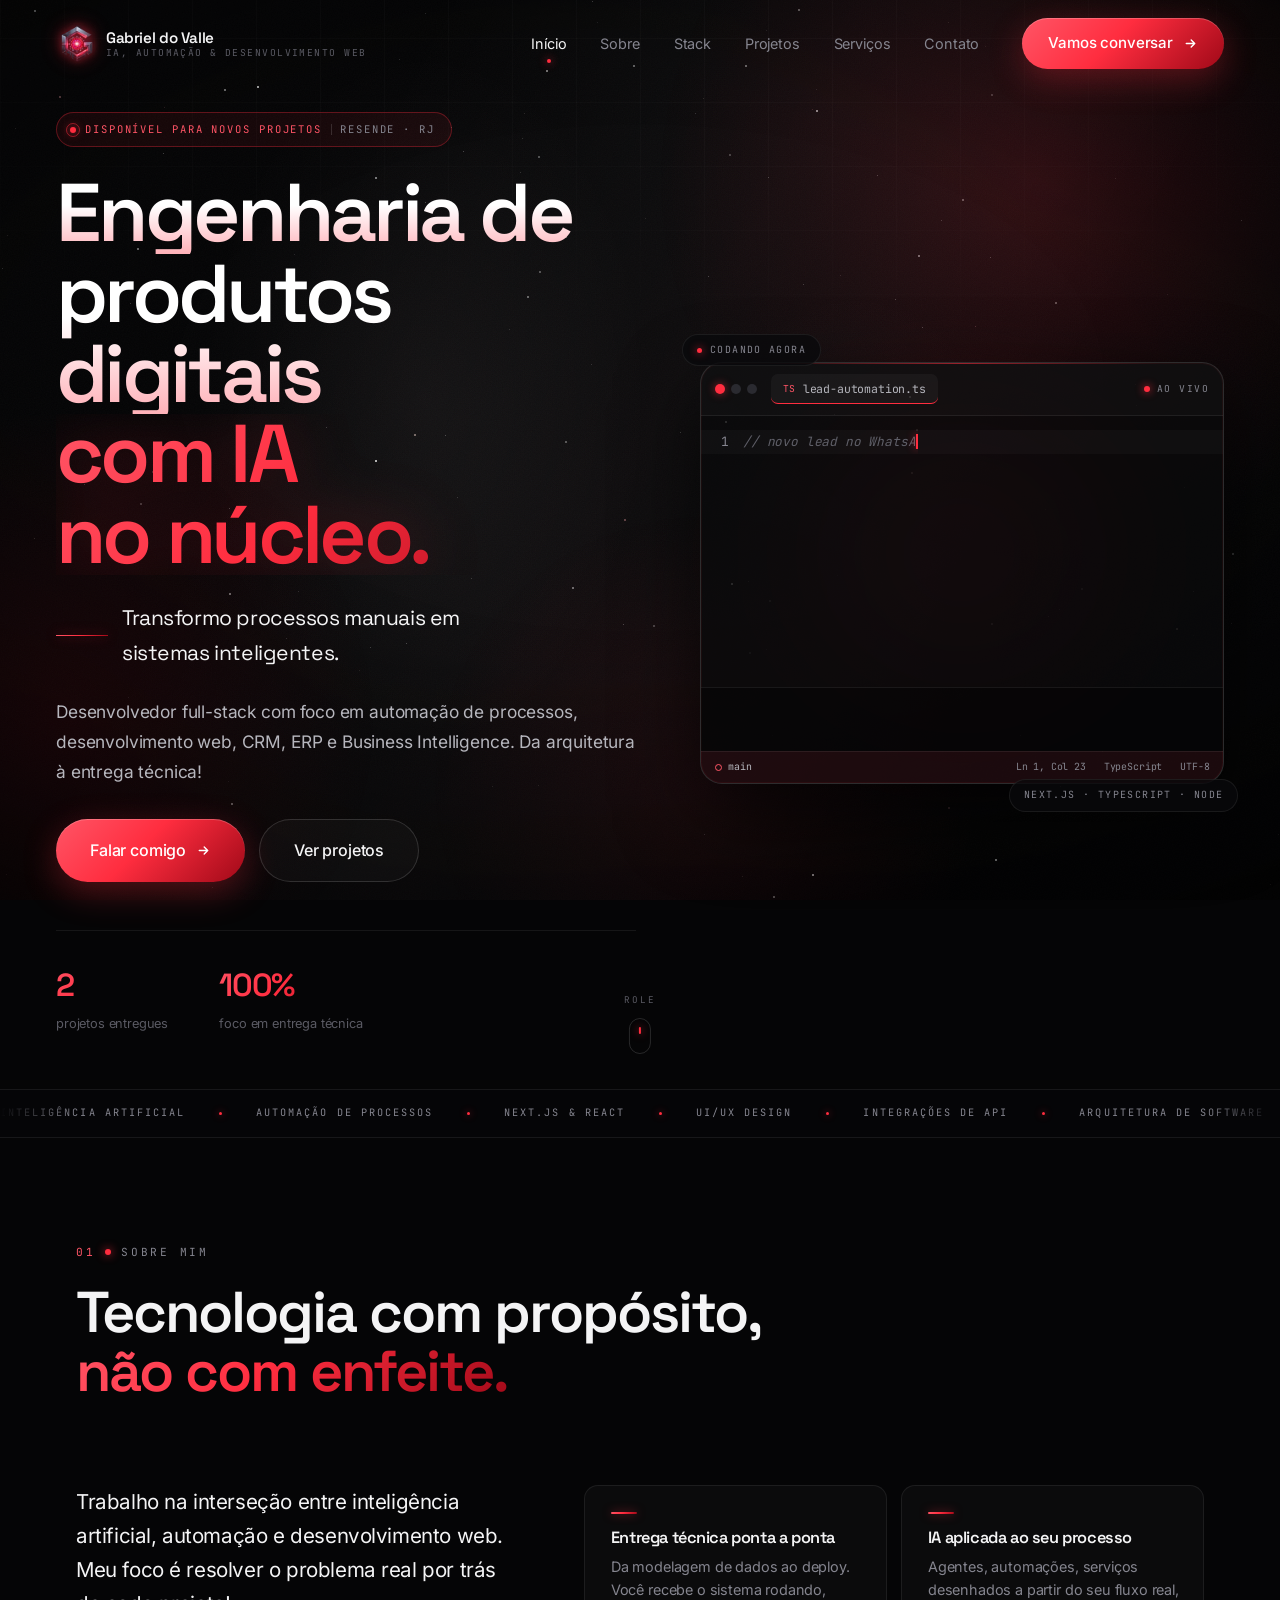
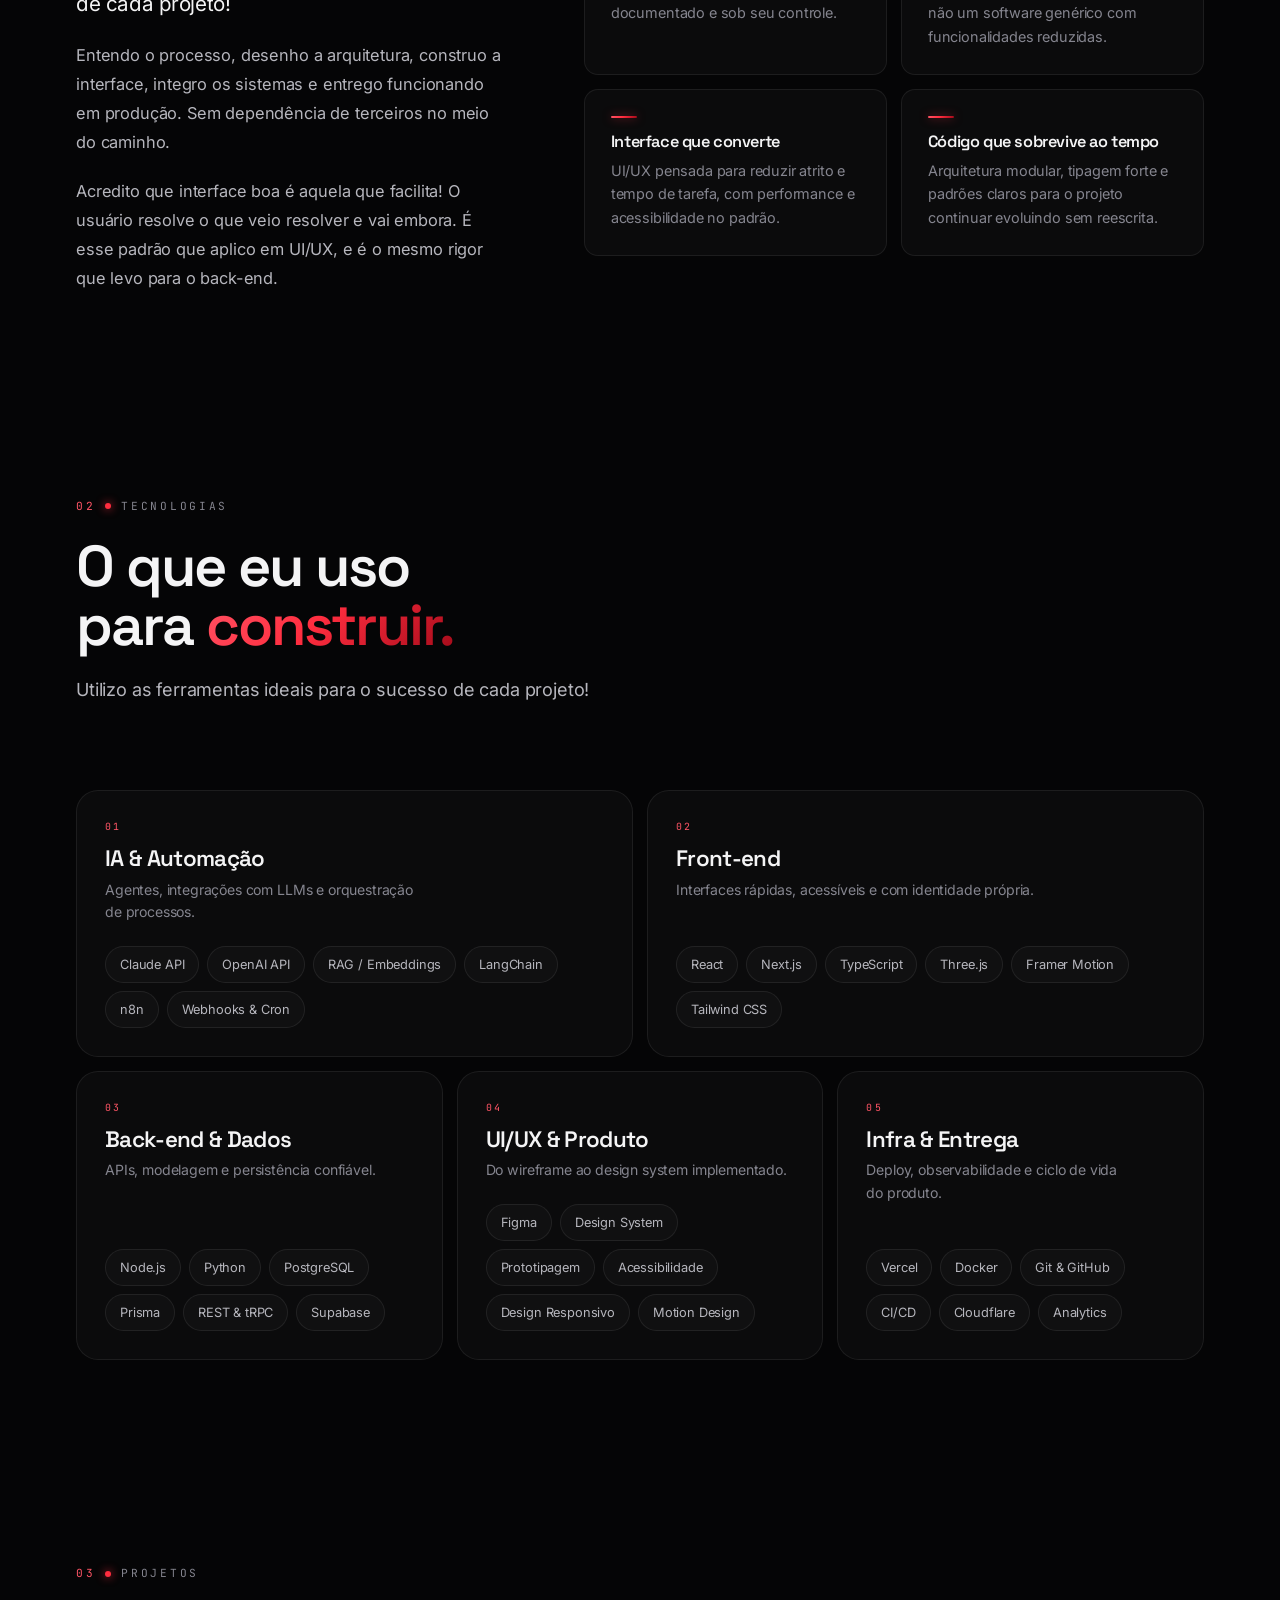
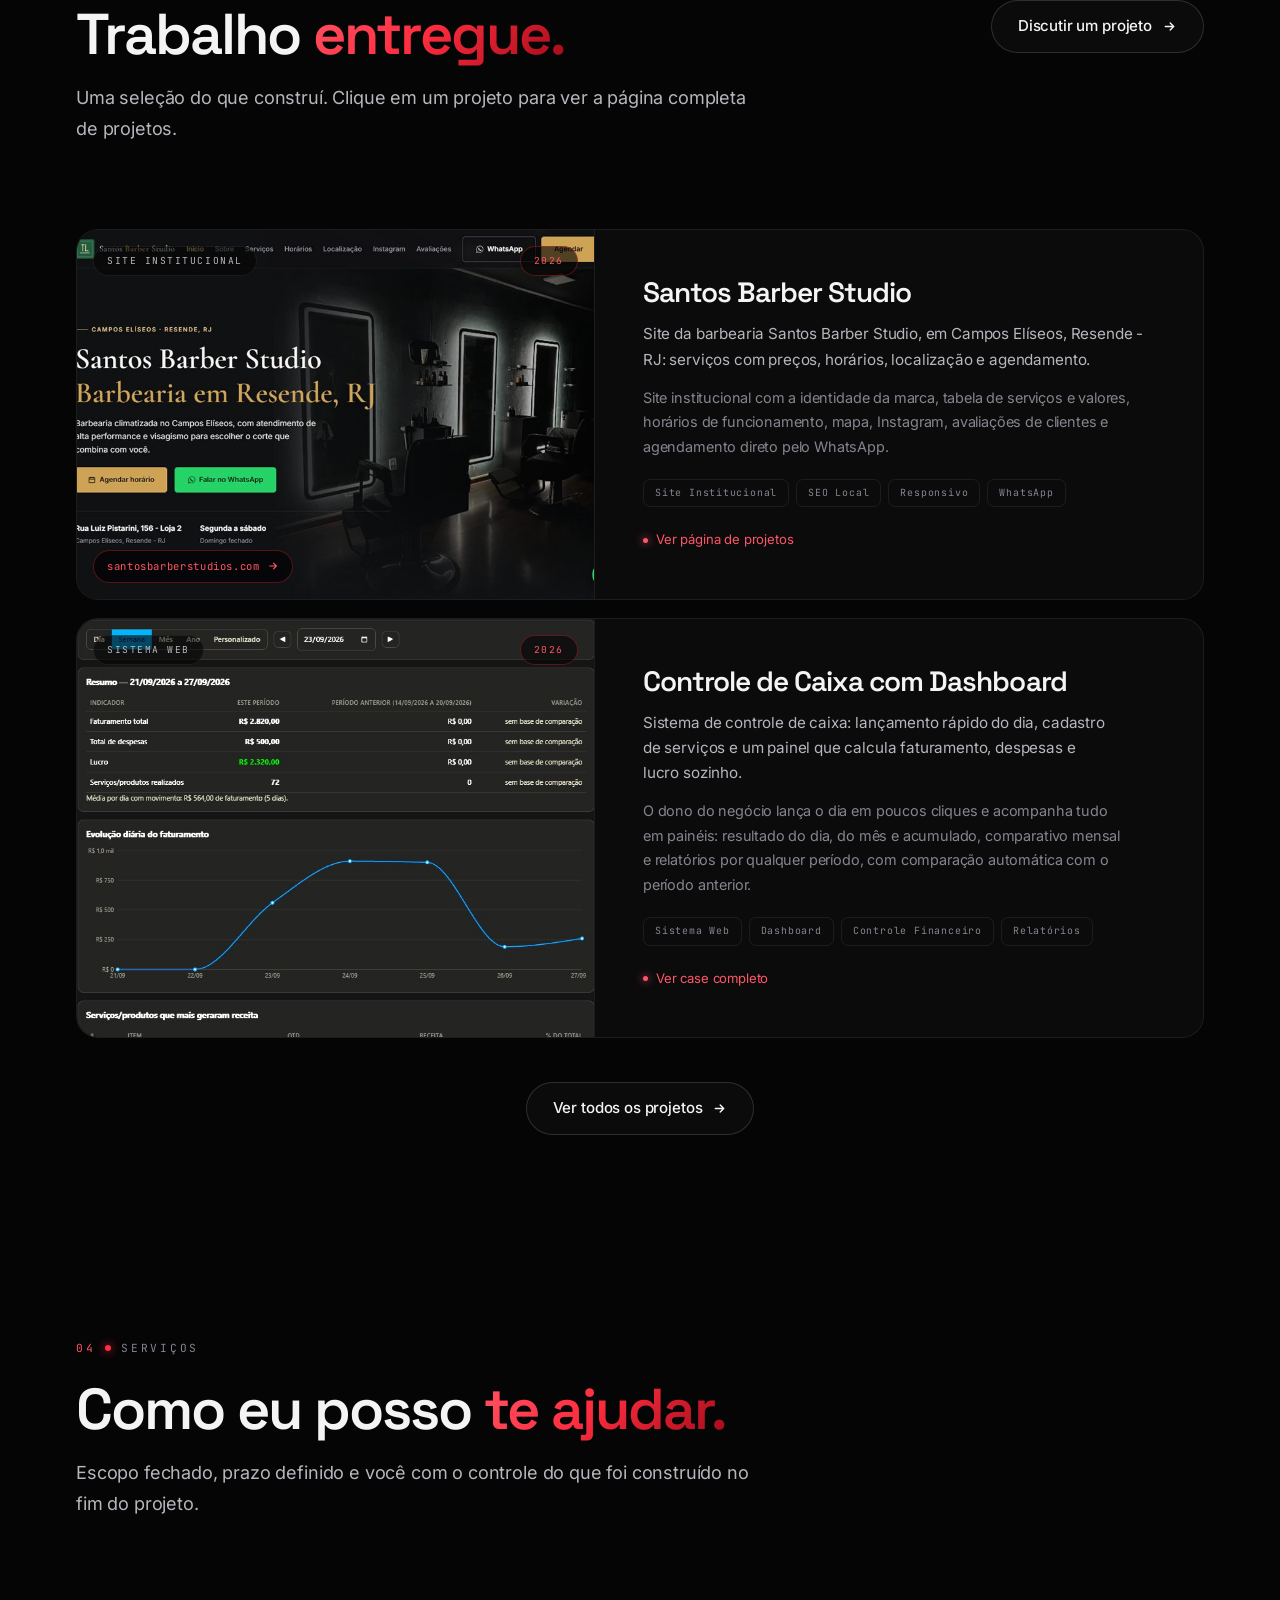
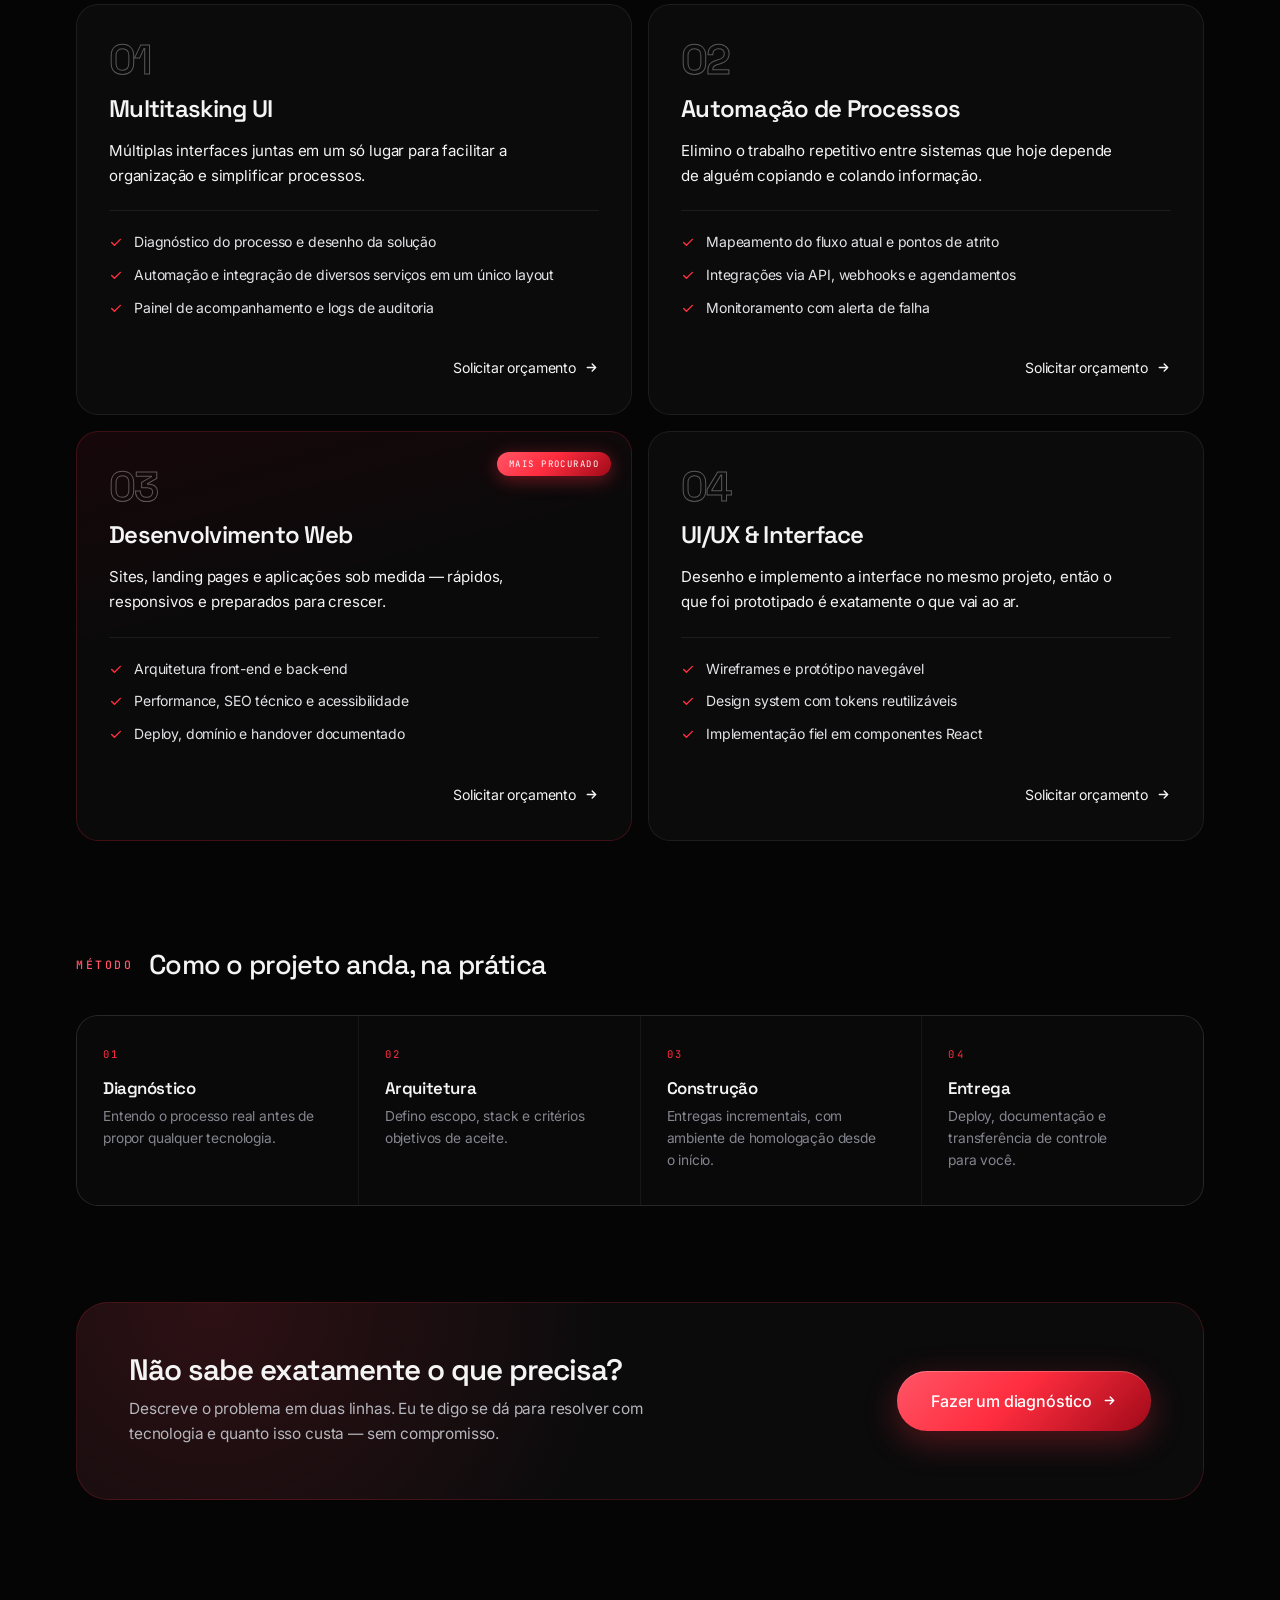
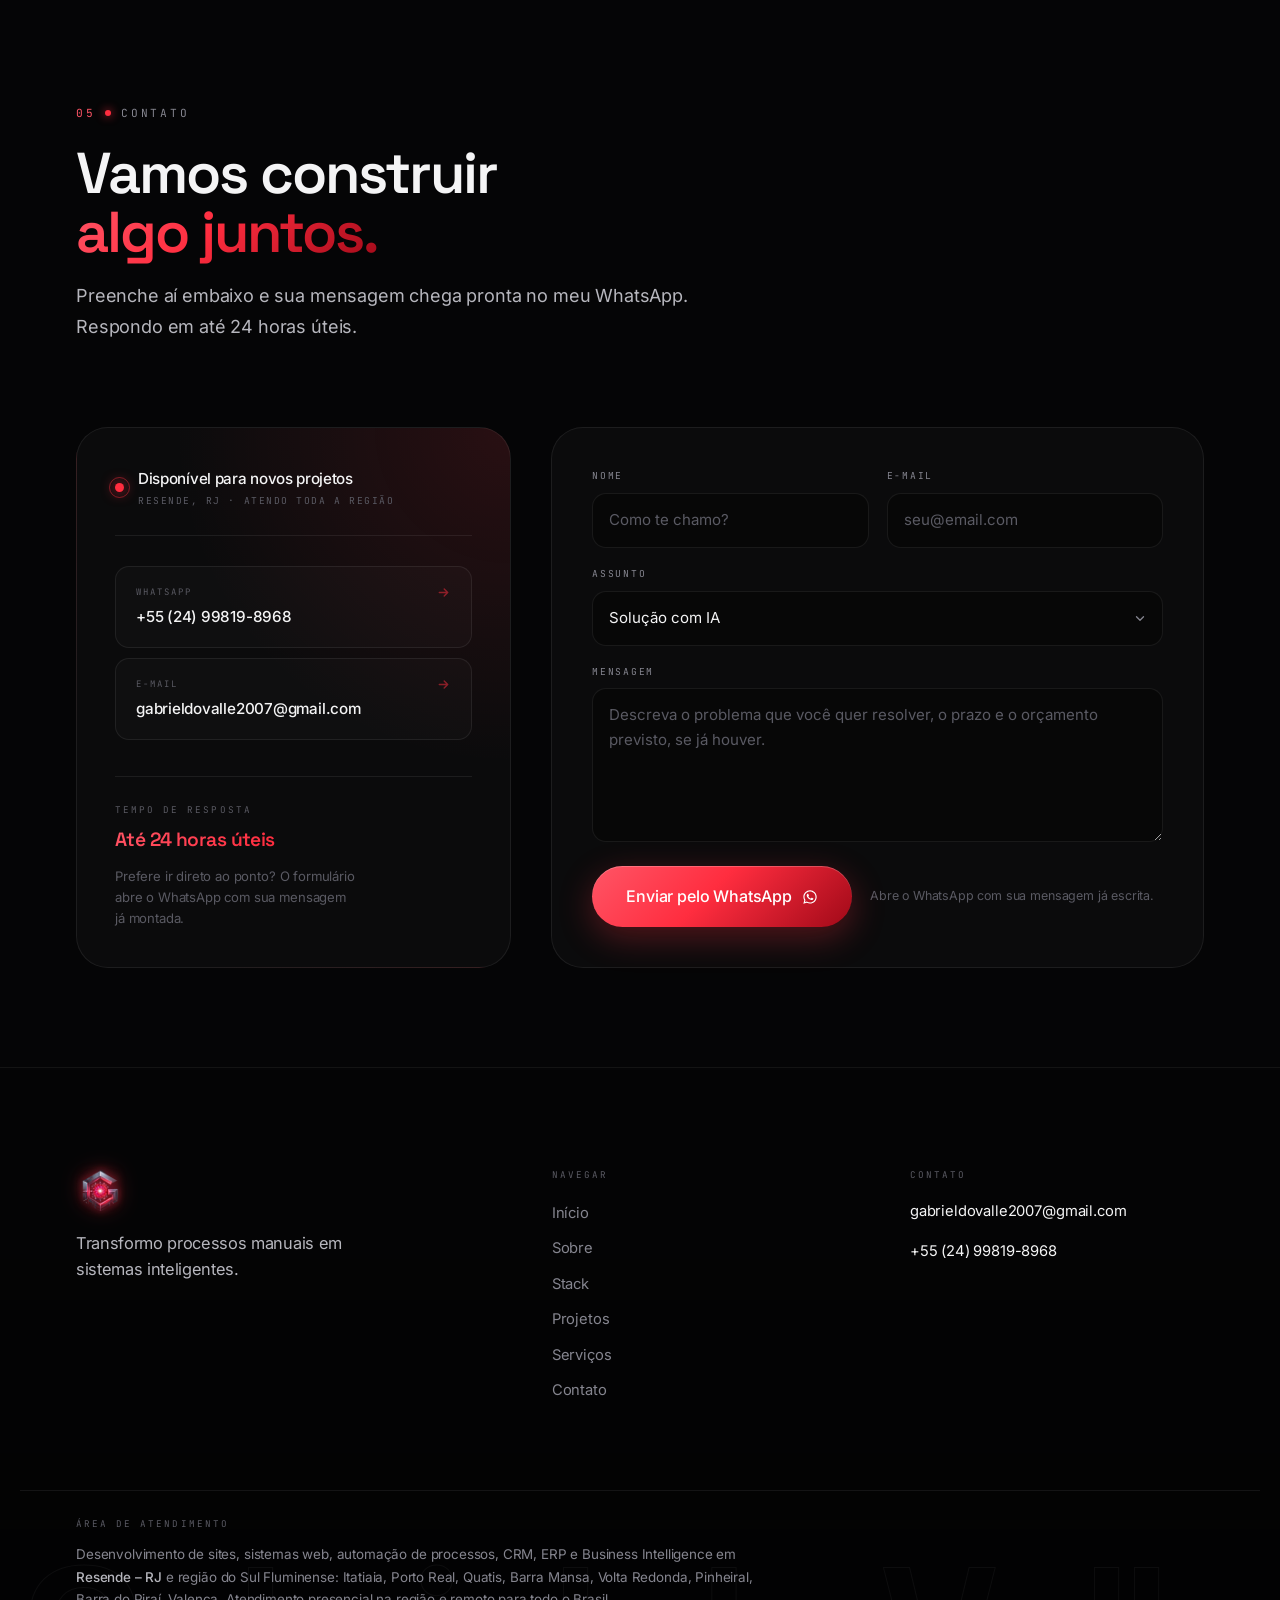
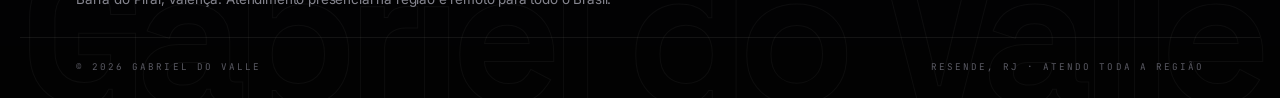
==== index.html @ b9102ef1 "Publicação do site" ====
<!DOCTYPE html><html lang="pt-BR" class="display_6c38e116-module__ekQVfG__variable body_b1b3c434-module__d_0Jqq__variable mono_168a530b-module__RefMrG__variable"><head><meta charSet="utf-8"/><meta name="viewport" content="width=device-width, initial-scale=1"/><link rel="preload" href="/_next/static/media/inter-s.p.0gsaq8ukbf34m.woff2" as="font" crossorigin="" type="font/woff2"/><link rel="preload" href="/_next/static/media/jetbrains_mono-s.p.2rmhnsrc80fag.woff2" as="font" crossorigin="" type="font/woff2"/><link rel="preload" href="/_next/static/media/space_grotesk-s.p.092gko6h6levo.woff2" as="font" crossorigin="" type="font/woff2"/><link rel="preload" as="image" href="/logo-mark.png"/><link rel="stylesheet" href="/_next/static/chunks/259diqgk3mq0j.css" data-precedence="next"/><link rel="stylesheet" href="/_next/static/chunks/25m_vzbxup3iv.css" data-precedence="next"/><link rel="stylesheet" href="/_next/static/chunks/1o6hzm44i4kti.css" data-precedence="next"/><link rel="preload" as="script" fetchPriority="low" href="/_next/static/chunks/12aruqaur5huj.js"/><script src="/_next/static/chunks/0_i_z5y45w3ww.js" async=""></script><script src="/_next/static/chunks/196x_tfexoucg.js" async=""></script><script src="/_next/static/chunks/turbopack-2b7m0jbolpuu7.js" async=""></script><script src="/_next/static/chunks/0h2qsuyze9ds1.js" async=""></script><script src="/_next/static/chunks/1c8jrqsiqet3c.js" async=""></script><script src="/_next/static/chunks/42q621w_pf1w7.js" async=""></script><script src="/_next/static/chunks/0o8_vfv96iha8.js" async=""></script><meta name="next-size-adjust" content=""/><meta http-equiv="Content-Security-Policy" content="default-src &#x27;self&#x27;; script-src &#x27;self&#x27; &#x27;unsafe-inline&#x27;; style-src &#x27;self&#x27; &#x27;unsafe-inline&#x27;; img-src &#x27;self&#x27; data:; font-src &#x27;self&#x27;; connect-src &#x27;self&#x27;; object-src &#x27;none&#x27;; base-uri &#x27;self&#x27;; form-action &#x27;self&#x27;; upgrade-insecure-requests"/><meta name="theme-color" content="#050506"/><meta name="color-scheme" content="dark"/><title>Gabriel do Valle — Desenvolvimento de Sites e Sistemas em Resende, RJ</title><meta name="description" content="Criação de sites, sistemas web, automação de processos, CRM, ERP e Business Intelligence em Resende e região do Sul Fluminense. Da arquitetura à entrega técnica. Atendimento presencial ou remoto."/><meta name="author" content="Gabriel do Valle"/><meta name="keywords" content="desenvolvimento de sites em Resende,criação de sites Resende RJ,desenvolvimento de sistemas Resende,sistema web sob medida Resende,programador em Resende RJ,desenvolvedor de sites Sul Fluminense,automação de processos Resende,desenvolvimento de ERP e CRM Resende,landing page Resende RJ,site para empresa Resende,Resende,Itatiaia,Porto Real,Quatis,Barra Mansa,Volta Redonda,Pinheiral,Barra do Piraí,Valença"/><meta name="referrer" content="strict-origin-when-cross-origin"/><meta name="creator" content="Gabriel do Valle"/><meta name="publisher" content="Gabriel do Valle"/><meta name="robots" content="index, follow"/><meta name="googlebot" content="index, follow, max-image-preview:large, max-snippet:-1"/><meta name="category" content="technology"/><link rel="canonical" href="https://gabrielvallecg.github.io/"/><meta property="og:title" content="Gabriel do Valle — Desenvolvimento de Sites e Sistemas em Resende, RJ"/><meta property="og:description" content="Criação de sites, sistemas web, automação de processos, CRM, ERP e Business Intelligence em Resende e região do Sul Fluminense. Da arquitetura à entrega técnica. Atendimento presencial ou remoto."/><meta property="og:url" content="https://gabrielvallecg.github.io/"/><meta property="og:site_name" content="Gabriel do Valle"/><meta property="og:locale" content="pt_BR"/><meta property="og:type" content="website"/><meta name="twitter:card" content="summary_large_image"/><meta name="twitter:title" content="Gabriel do Valle — Desenvolvimento de Sites e Sistemas em Resende, RJ"/><meta name="twitter:description" content="Criação de sites, sistemas web, automação de processos, CRM, ERP e Business Intelligence em Resende e região do Sul Fluminense. Da arquitetura à entrega técnica. Atendimento presencial ou remoto."/><link rel="icon" href="/icon.svg?icon.0d7tq_diuvg7f.svg" sizes="any" type="image/svg+xml"/><script src="/_next/static/chunks/0cz1d0mv5g_q7.js" noModule=""></script></head><body><div hidden=""><!--$--><!--/$--></div><a href="#conteudo" class="skipLink">Pular para o conteúdo</a><div class="Backdrop-module__TeW3gG__backdrop" aria-hidden="true"><div class="Backdrop-module__TeW3gG__milkyWay"></div><div class="Backdrop-module__TeW3gG__stars" data-layer="far" style="box-shadow:1310px 954px rgba(255,255,255,0.37),2178px 968px rgba(255,255,255,0.21),1556px 811px rgba(255,228,214,0.33),1075px 1206px rgba(255,255,255,0.40),457px 497px rgba(255,255,255,0.31),1491px 229px rgba(255,255,255,0.37),1071px 1520px rgba(255,255,255,0.44),813px 1122px rgba(255,255,255,0.26),1897px 1760px rgba(255,255,255,0.27),1903px 625px rgba(255,255,255,0.36),2164px 258px rgba(255,228,214,0.45),985px 46px rgba(255,228,214,0.20),1273px 947px rgba(255,255,255,0.27),1880px 160px rgba(255,255,255,0.39),1138px 1143px rgba(255,255,255,0.49),1193px 635px rgba(255,255,255,0.20),1074px 1367px rgba(255,255,255,0.28),890px 1516px rgba(255,255,255,0.23),1613px 1123px rgba(255,255,255,0.22),967px 1687px rgba(255,255,255,0.45),1052px 1654px rgba(255,255,255,0.37),788px 926px rgba(255,228,214,0.18),772px 735px rgba(255,255,255,0.22),1907px 980px rgba(255,255,255,0.34),1433px 1120px rgba(255,170,178,0.46),1531px 1087px rgba(255,255,255,0.36),242px 1173px rgba(255,170,178,0.39),1819px 243px rgba(255,255,255,0.22),2489px 618px rgba(255,255,255,0.48),1947px 1177px rgba(255,255,255,0.20),1700px 886px rgba(255,255,255,0.38),1838px 567px rgba(255,255,255,0.21),975px 326px rgba(255,170,178,0.44),1922px 9px rgba(255,228,214,0.32),1457px 1260px rgba(255,255,255,0.38),1270px 884px rgba(255,228,214,0.23),163px 153px rgba(255,255,255,0.50),1802px 1503px rgba(255,170,178,0.47),130px 303px rgba(255,255,255,0.37),1068px 959px rgba(255,255,255,0.20),1184px 487px rgba(255,255,255,0.31),1059px 609px rgba(255,255,255,0.37),2497px 534px rgba(255,255,255,0.32),1751px 571px rgba(255,255,255,0.36),7px 235px rgba(255,228,214,0.23),347px 1470px rgba(255,255,255,0.24),2113px 1330px rgba(255,255,255,0.44),227px 1339px rgba(255,255,255,0.25),877px 175px rgba(255,255,255,0.46),1845px 1040px rgba(255,255,255,0.42),982px 1375px rgba(255,255,255,0.25),355px 1126px rgba(255,255,255,0.18),2473px 1558px rgba(255,228,214,0.35),143px 950px rgba(255,255,255,0.43),2516px 250px rgba(255,255,255,0.46),2373px 1783px rgba(255,255,255,0.30),1115px 178px rgba(255,255,255,0.24),226px 1687px rgba(255,255,255,0.36),593px 1682px rgba(255,228,214,0.20),695px 113px rgba(255,255,255,0.32),359px 670px rgba(255,228,214,0.22),1482px 830px rgba(255,255,255,0.50),1457px 978px rgba(255,255,255,0.26),2420px 543px rgba(255,255,255,0.33),326px 427px rgba(255,255,255,0.38),236px 1334px rgba(255,255,255,0.23),1106px 1409px rgba(255,255,255,0.37),1729px 680px rgba(255,170,178,0.42),842px 1279px rgba(255,255,255,0.21),1339px 1228px rgba(255,170,178,0.21),2334px 241px rgba(255,255,255,0.47),1822px 1027px rgba(255,170,178,0.43),1136px 405px rgba(255,255,255,0.28),1802px 89px rgba(255,255,255,0.41),1096px 1362px rgba(255,170,178,0.32),1897px 220px rgba(255,255,255,0.21),43px 1698px rgba(255,255,255,0.26),748px 581px rgba(255,255,255,0.41),1562px 1753px rgba(255,228,214,0.36),1403px 707px rgba(255,228,214,0.27),255px 983px rgba(255,255,255,0.32),1353px 342px rgba(255,255,255,0.39),768px 177px rgba(255,255,255,0.46),252px 1027px rgba(255,255,255,0.32),164px 107px rgba(255,170,178,0.31),1071px 1630px rgba(255,255,255,0.29),1559px 12px rgba(255,255,255,0.30),2031px 1275px rgba(255,170,178,0.38),1602px 296px rgba(255,255,255,0.21),557px 1530px rgba(255,255,255,0.23),168px 1506px rgba(255,255,255,0.42),948px 22px rgba(255,228,214,0.25),1208px 9px rgba(255,255,255,0.19),967px 902px rgba(255,228,214,0.19),2334px 441px rgba(255,255,255,0.29),399px 59px rgba(255,255,255,0.31),1978px 712px rgba(255,255,255,0.45),796px 1117px rgba(255,255,255,0.39),1008px 1266px rgba(255,255,255,0.33),1079px 1738px rgba(255,255,255,0.28),167px 1141px rgba(255,255,255,0.22),568px 1452px rgba(255,255,255,0.41),2461px 743px rgba(255,255,255,0.29),32px 1588px rgba(255,255,255,0.22),2193px 1589px rgba(255,170,178,0.23),1023px 1000px rgba(255,255,255,0.29),245px 51px rgba(255,255,255,0.26),761px 1099px rgba(255,255,255,0.33),1337px 1125px rgba(255,170,178,0.42),492px 786px rgba(255,255,255,0.22),803px 284px rgba(255,255,255,0.38),415px 1186px rgba(255,255,255,0.24),597px 22px rgba(255,255,255,0.21),827px 932px rgba(255,170,178,0.28),1843px 1286px rgba(255,255,255,0.27),1075px 1607px rgba(255,255,255,0.30),445px 435px rgba(255,255,255,0.48),176px 1556px rgba(255,255,255,0.46),2px 268px rgba(255,255,255,0.34),1731px 1271px rgba(255,255,255,0.40),538px 1677px rgba(255,255,255,0.49),298px 591px rgba(255,255,255,0.28),2066px 1710px rgba(255,255,255,0.20),1005px 1702px rgba(255,255,255,0.37),377px 1153px rgba(255,255,255,0.36),2303px 835px rgba(255,255,255,0.48),612px 1085px rgba(255,255,255,0.43),703px 98px rgba(255,228,214,0.29),2286px 519px rgba(255,255,255,0.32),1020px 735px rgba(255,255,255,0.41),834px 414px rgba(255,255,255,0.48),27px 1038px rgba(255,255,255,0.25),2114px 1247px rgba(255,255,255,0.23),15px 128px rgba(255,255,255,0.24),24px 1681px rgba(255,255,255,0.46),1656px 1080px rgba(255,255,255,0.43),128px 697px rgba(255,255,255,0.22),1045px 509px rgba(255,228,214,0.22),1224px 1580px rgba(255,255,255,0.41),1325px 1198px rgba(255,255,255,0.19),1799px 1484px rgba(255,255,255,0.30),1135px 384px rgba(255,170,178,0.36),522px 138px rgba(255,255,255,0.28),781px 1363px rgba(255,255,255,0.49),941px 220px rgba(255,255,255,0.40),645px 218px rgba(255,255,255,0.19),507px 1083px rgba(255,228,214,0.30),2160px 197px rgba(255,255,255,0.29),708px 276px rgba(255,255,255,0.44),1451px 159px rgba(255,255,255,0.34),1872px 878px rgba(255,170,178,0.33),359px 1316px rgba(255,255,255,0.31),1545px 1343px rgba(255,255,255,0.34),34px 538px rgba(255,255,255,0.32),980px 1190px rgba(255,255,255,0.36),2109px 14px rgba(255,255,255,0.42),1415px 1047px rgba(255,255,255,0.24),1381px 299px rgba(255,255,255,0.32),520px 172px rgba(255,255,255,0.28),1685px 1500px rgba(255,255,255,0.22),84px 1047px rgba(255,255,255,0.49),471px 578px rgba(255,255,255,0.33),1228px 1648px rgba(255,255,255,0.34),208px 1171px rgba(255,170,178,0.33),895px 299px rgba(255,255,255,0.48),591px 364px rgba(255,255,255,0.28),1975px 1762px rgba(255,255,255,0.24),1879px 1063px rgba(255,255,255,0.49),2179px 629px rgba(255,170,178,0.20),1622px 200px rgba(255,255,255,0.21),810px 1233px rgba(255,255,255,0.40),1438px 1150px rgba(255,255,255,0.40),212px 1443px rgba(255,255,255,0.23),2390px 1551px rgba(255,255,255,0.50),878px 1681px rgba(255,255,255,0.42),2237px 319px rgba(255,255,255,0.27),704px 834px rgba(255,255,255,0.40),2321px 362px rgba(255,255,255,0.18),1732px 1164px rgba(255,255,255,0.49),369px 1799px rgba(255,255,255,0.39),752px 1302px rgba(255,170,178,0.40),837px 575px rgba(255,255,255,0.21),1497px 260px rgba(255,255,255,0.43),1931px 721px rgba(255,255,255,0.23),2548px 1347px rgba(255,255,255,0.27),370px 647px rgba(255,255,255,0.41),1341px 213px rgba(255,228,214,0.37),2464px 1761px rgba(255,228,214,0.28),1287px 839px rgba(255,255,255,0.46),1896px 1080px rgba(255,255,255,0.45),451px 127px rgba(255,255,255,0.40),2524px 604px rgba(255,255,255,0.22),2308px 1019px rgba(255,228,214,0.38),1426px 81px rgba(255,255,255,0.35),552px 909px rgba(255,255,255,0.38),425px 13px rgba(255,255,255,0.28),1555px 1401px rgba(255,255,255,0.37),1670px 115px rgba(255,255,255,0.26),1167px 294px rgba(255,170,178,0.21),425px 202px rgba(255,255,255,0.47),271px 1789px rgba(255,255,255,0.25),2158px 1266px rgba(255,228,214,0.39),1940px 1760px rgba(255,255,255,0.44),1048px 616px rgba(255,255,255,0.45),52px 1282px rgba(255,255,255,0.33),113px 870px rgba(255,255,255,0.39),2276px 785px rgba(255,255,255,0.20),398px 1656px rgba(255,255,255,0.23),1148px 1462px rgba(255,255,255,0.45),2507px 20px rgba(255,170,178,0.31),592px 1px rgba(255,255,255,0.45),1346px 1031px rgba(255,255,255,0.40),1380px 1449px rgba(255,255,255,0.50),2051px 1764px rgba(255,255,255,0.22),1803px 54px rgba(255,255,255,0.45),1743px 1061px rgba(255,228,214,0.32),2379px 868px rgba(255,255,255,0.48),162px 288px rgba(255,255,255,0.30),680px 432px rgba(255,255,255,0.40),2428px 798px rgba(255,255,255,0.45),2343px 310px rgba(255,255,255,0.25),959px 1780px rgba(255,255,255,0.46),1440px 1511px rgba(255,255,255,0.45),2520px 1510px rgba(255,255,255,0.31),1815px 1494px rgba(255,255,255,0.28),830px 1146px rgba(255,228,214,0.25),593px 1774px rgba(255,255,255,0.21),1281px 242px rgba(255,255,255,0.39),2064px 1651px rgba(255,228,214,0.33),2347px 1272px rgba(255,255,255,0.41),1261px 1064px rgba(255,255,255,0.33),1937px 347px rgba(255,255,255,0.27),1060px 786px rgba(255,255,255,0.45),2086px 1062px rgba(255,255,255,0.32),354px 1691px rgba(255,255,255,0.22),2024px 1066px rgba(255,255,255,0.46),1348px 1590px rgba(255,255,255,0.37),606px 1154px rgba(255,255,255,0.30),1193px 591px rgba(255,255,255,0.50),623px 624px rgba(255,255,255,0.46),742px 876px rgba(255,228,214,0.28),2114px 852px rgba(255,255,255,0.28),1241px 220px rgba(255,255,255,0.35),250px 976px rgba(255,255,255,0.32),1639px 751px rgba(255,170,178,0.46),2359px 760px rgba(255,170,178,0.40),1231px 623px rgba(255,255,255,0.18),1378px 1536px rgba(255,255,255,0.30),1278px 834px rgba(255,255,255,0.18),2401px 24px rgba(255,255,255,0.28),2062px 804px rgba(255,228,214,0.43),212px 887px rgba(255,255,255,0.32),294px 254px rgba(255,255,255,0.24),990px 257px rgba(255,255,255,0.47),730px 1202px rgba(255,255,255,0.26),2261px 503px rgba(255,255,255,0.36),905px 959px rgba(255,170,178,0.38),611px 1713px rgba(255,255,255,0.46),149px 1771px rgba(255,255,255,0.18),2207px 385px rgba(255,170,178,0.28),1569px 1620px rgba(255,170,178,0.24),385px 1106px rgba(255,255,255,0.47),2220px 1729px rgba(255,255,255,0.29),2074px 1288px rgba(255,255,255,0.25),1001px 1475px rgba(255,255,255,0.23),2229px 1624px rgba(255,255,255,0.39),2025px 803px rgba(255,255,255,0.49),1102px 751px rgba(255,255,255,0.22),490px 1052px rgba(255,255,255,0.28),52px 1590px rgba(255,255,255,0.18),1047px 1434px rgba(255,255,255,0.18),1586px 56px rgba(255,255,255,0.43),1209px 1560px rgba(255,255,255,0.42),500px 1385px rgba(255,255,255,0.48),2421px 1141px rgba(255,255,255,0.23),2491px 1264px rgba(255,170,178,0.32),509px 329px rgba(255,255,255,0.28),1211px 1160px rgba(255,255,255,0.29),766px 649px rgba(255,255,255,0.31),1038px 790px rgba(255,255,255,0.47),2533px 163px rgba(255,255,255,0.37),1729px 1083px rgba(255,255,255,0.35),673px 1738px rgba(255,255,255,0.38),2307px 767px rgba(255,255,255,0.48),238px 449px rgba(255,255,255,0.30),1826px 92px rgba(255,255,255,0.48),626px 989px rgba(255,255,255,0.45),1731px 13px rgba(255,255,255,0.24),435px 1367px rgba(255,255,255,0.21),2535px 1388px rgba(255,255,255,0.49),848px 996px rgba(255,255,255,0.46),1322px 663px rgba(255,228,214,0.40),1935px 1150px rgba(255,170,178,0.47),2444px 1262px rgba(255,255,255,0.46),463px 151px rgba(255,255,255,0.45),406px 619px rgba(255,255,255,0.33),1518px 1714px rgba(255,255,255,0.28),6px 874px rgba(255,170,178,0.26),2079px 1070px rgba(255,255,255,0.38),1344px 763px rgba(255,255,255,0.46),121px 1624px rgba(255,255,255,0.33),1732px 699px rgba(255,255,255,0.27),406px 643px rgba(255,255,255,0.49),1346px 1169px rgba(255,255,255,0.48),2343px 538px rgba(255,255,255,0.43),2234px 585px rgba(255,255,255,0.40),229px 508px rgba(255,255,255,0.45),142px 1586px rgba(255,170,178,0.48),840px 275px rgba(255,228,214,0.25),2175px 1298px rgba(255,255,255,0.28),1760px 1588px rgba(255,255,255,0.46),766px 30px rgba(255,255,255,0.20),1584px 1124px rgba(255,170,178,0.20),286px 638px rgba(255,255,255,0.30),2334px 66px rgba(255,255,255,0.21),368px 220px rgba(255,255,255,0.42),1339px 955px rgba(255,255,255,0.47),2203px 245px rgba(255,255,255,0.36),1475px 1587px rgba(255,255,255,0.40),922px 327px rgba(255,255,255,0.49),515px 909px rgba(255,255,255,0.24),1736px 929px rgba(255,255,255,0.38),389px 621px rgba(255,255,255,0.34),2363px 376px rgba(255,255,255,0.46),1888px 1055px rgba(255,255,255,0.36),347px 1771px rgba(255,255,255,0.18),1629px 58px rgba(255,255,255,0.41),454px 1597px rgba(255,255,255,0.36),812px 109px rgba(255,170,178,0.31),2145px 1661px rgba(255,255,255,0.40),1991px 583px rgba(255,255,255,0.18),2200px 440px rgba(255,255,255,0.48),2380px 501px rgba(255,255,255,0.25),684px 1742px rgba(255,255,255,0.43),1301px 767px rgba(255,255,255,0.43),2412px 1523px rgba(255,255,255,0.26),1336px 1766px rgba(255,255,255,0.37),524px 113px rgba(255,255,255,0.24),816px 89px rgba(255,228,214,0.25),2248px 622px rgba(255,255,255,0.33),1402px 172px rgba(255,228,214,0.50),228px 781px rgba(255,255,255,0.20),2415px 1354px rgba(255,255,255,0.41),2131px 1419px rgba(255,228,214,0.39),2388px 943px rgba(255,255,255,0.30),1504px 435px rgba(255,170,178,0.26),1963px 1342px rgba(255,228,214,0.24),1138px 766px rgba(255,255,255,0.22),52px 1635px rgba(255,255,255,0.24),728px 1683px rgba(255,255,255,0.49),670px 1256px rgba(255,255,255,0.28),276px 1740px rgba(255,255,255,0.45),1670px 426px rgba(255,255,255,0.46),1467px 998px rgba(255,170,178,0.39),2383px 1778px rgba(255,255,255,0.24),2289px 304px rgba(255,255,255,0.39),1809px 1729px rgba(255,170,178,0.36),538px 785px rgba(255,255,255,0.23),84px 484px rgba(255,255,255,0.37),2518px 96px rgba(255,255,255,0.28)"></div><div class="Backdrop-module__TeW3gG__stars" data-layer="mid" style="box-shadow:539px 271px rgba(255,255,255,0.43),991px 623px rgba(255,255,255,0.44),633px 65px rgba(255,255,255,0.56),1567px 1332px rgba(255,255,255,0.69),1782px 100px rgba(255,228,214,0.67),1931px 494px rgba(255,255,255,0.53),729px 154px rgba(255,255,255,0.33),653px 625px rgba(255,255,255,0.36),1600px 563px rgba(255,255,255,0.65),1586px 591px rgba(255,255,255,0.63),2089px 148px rgba(255,255,255,0.33),745px 65px rgba(255,255,255,0.60),527px 296px rgba(255,255,255,0.54),642px 1149px rgba(255,255,255,0.54),1886px 992px rgba(255,255,255,0.49),520px 1585px rgba(255,170,178,0.36),771px 1567px rgba(255,255,255,0.41),2203px 695px rgba(255,255,255,0.49),2287px 470px rgba(255,255,255,0.48),936px 1600px rgba(255,255,255,0.67),991px 94px rgba(255,255,255,0.34),1515px 800px rgba(255,255,255,0.53),571px 1795px rgba(255,255,255,0.55),1688px 742px rgba(255,255,255,0.48),2120px 1059px rgba(255,255,255,0.66),1864px 1548px rgba(255,255,255,0.40),1434px 1225px rgba(255,228,214,0.43),2128px 1605px rgba(255,255,255,0.47),1381px 1172px rgba(255,255,255,0.37),572px 587px rgba(255,255,255,0.58),1460px 528px rgba(255,255,255,0.68),338px 1039px rgba(255,255,255,0.30),1509px 672px rgba(255,255,255,0.64),25px 1080px rgba(255,255,255,0.40),2205px 510px rgba(255,255,255,0.42),1687px 1110px rgba(255,255,255,0.52),2539px 990px rgba(255,255,255,0.55),362px 1408px rgba(255,255,255,0.34),1600px 1638px rgba(255,255,255,0.54),2446px 1383px rgba(255,255,255,0.52),2267px 1327px rgba(255,255,255,0.61),1110px 1634px rgba(255,170,178,0.47),970px 1140px rgba(255,255,255,0.69),814px 1271px rgba(255,255,255,0.44),704px 1636px rgba(255,228,214,0.69),773px 896px rgba(255,255,255,0.65),2187px 990px rgba(255,255,255,0.39),1355px 1798px rgba(255,228,214,0.58),2224px 985px rgba(255,255,255,0.31),243px 739px rgba(255,255,255,0.47),565px 441px rgba(255,255,255,0.44),2532px 1349px rgba(255,255,255,0.44),1633px 1615px rgba(255,255,255,0.69),224px 89px rgba(255,255,255,0.68),962px 1565px rgba(255,255,255,0.43),1065px 1611px rgba(255,255,255,0.64),2348px 690px rgba(255,255,255,0.51),1016px 1008px rgba(255,228,214,0.56),229px 593px rgba(255,255,255,0.64),916px 429px rgba(255,255,255,0.70),798px 9px rgba(255,255,255,0.56),1293px 271px rgba(255,255,255,0.41),152px 471px rgba(255,170,178,0.31),1162px 999px rgba(255,255,255,0.58),2043px 872px rgba(255,255,255,0.47),1644px 1413px rgba(255,255,255,0.30),34px 10px rgba(255,255,255,0.62),1850px 1584px rgba(255,255,255,0.45),1508px 1221px rgba(255,255,255,0.67),1537px 1684px rgba(255,255,255,0.53),1486px 1229px rgba(255,255,255,0.42),911px 472px rgba(255,228,214,0.58),2506px 1396px rgba(255,170,178,0.33),2060px 324px rgba(255,255,255,0.47),538px 156px rgba(255,255,255,0.42),977px 1683px rgba(255,255,255,0.43),2178px 1061px rgba(255,255,255,0.32),1890px 1279px rgba(255,255,255,0.57),962px 199px rgba(255,255,255,0.48),2278px 776px rgba(255,255,255,0.44),137px 248px rgba(255,255,255,0.60),140px 503px rgba(255,255,255,0.33),1961px 398px rgba(255,255,255,0.37),1549px 388px rgba(255,255,255,0.49),414px 434px rgba(255,228,214,0.64),1749px 251px rgba(255,255,255,0.70),1966px 1532px rgba(255,170,178,0.37),2538px 1266px rgba(255,170,178,0.49),59px 96px rgba(255,170,178,0.55),412px 1243px rgba(255,255,255,0.59),768px 1202px rgba(255,255,255,0.53),1176px 628px rgba(255,228,214,0.67),948px 807px rgba(255,170,178,0.33),749px 652px rgba(255,255,255,0.32),2418px 1788px rgba(255,228,214,0.57),595px 1458px rgba(255,255,255,0.54),1754px 592px rgba(255,228,214,0.57),1640px 1786px rgba(255,255,255,0.66),375px 177px rgba(255,255,255,0.67),2235px 1701px rgba(255,255,255,0.40),1081px 588px rgba(255,255,255,0.36),2309px 1623px rgba(255,255,255,0.45),1638px 492px rgba(255,255,255,0.31),1410px 284px rgba(255,255,255,0.47),769px 600px rgba(255,255,255,0.34),1055px 302px rgba(255,255,255,0.44),1325px 334px rgba(255,255,255,0.34),1742px 939px rgba(255,255,255,0.63),539px 1145px rgba(255,255,255,0.69),824px 918px rgba(255,228,214,0.46),1998px 1226px rgba(255,255,255,0.66),1534px 890px rgba(255,170,178,0.60),565px 236px rgba(255,255,255,0.38),218px 1785px rgba(255,255,255,0.69),1232px 553px rgba(255,255,255,0.31),1154px 1195px rgba(255,255,255,0.51),988px 1141px rgba(255,255,255,0.48),2265px 1521px rgba(255,228,214,0.66),624px 519px rgba(255,170,178,0.50),1570px 32px rgba(255,255,255,0.37)"></div><div class="Backdrop-module__TeW3gG__stars" data-layer="near" style="box-shadow:1612px 173px rgba(255,255,255,0.74),1281px 1181px rgba(255,255,255,0.82),69px 1015px rgba(255,255,255,0.60),909px 396px rgba(255,255,255,0.77),2041px 490px rgba(255,255,255,0.83),2037px 187px rgba(255,228,214,0.77),1997px 1144px rgba(255,255,255,0.82),2056px 1796px rgba(255,255,255,0.64),918px 255px rgba(255,255,255,0.55),1524px 370px rgba(255,255,255,0.68),1705px 936px rgba(255,255,255,0.59),513px 1612px rgba(255,255,255,0.69),731px 583px rgba(255,255,255,0.90),1652px 827px rgba(255,255,255,0.66),2274px 1678px rgba(255,228,214,0.72),546px 70px rgba(255,255,255,0.62),1739px 1024px rgba(255,170,178,0.61),725px 421px rgba(255,255,255,0.94),1808px 1019px rgba(255,255,255,0.71),8px 1043px rgba(255,255,255,0.68),2496px 375px rgba(255,255,255,0.92),257px 86px rgba(255,255,255,0.93),995px 859px rgba(255,255,255,0.83),1677px 1608px rgba(255,255,255,0.60),1798px 1385px rgba(255,255,255,0.55),231px 803px rgba(255,255,255,0.62),816px 110px rgba(255,255,255,0.72),409px 1382px rgba(255,255,255,0.59),1745px 1600px rgba(255,255,255,0.66),375px 460px rgba(255,255,255,0.91),2491px 300px rgba(255,228,214,0.56),757px 1282px rgba(255,255,255,0.94),812px 874px rgba(255,255,255,0.93),1398px 513px rgba(255,255,255,0.64),1805px 737px rgba(255,255,255,0.92),1778px 622px rgba(255,255,255,0.69),2509px 1728px rgba(255,255,255,0.74),1603px 820px rgba(255,228,214,0.83)"></div><div class="Backdrop-module__TeW3gG__grid"></div><div class="Backdrop-module__TeW3gG__auroraOne"></div><div class="Backdrop-module__TeW3gG__auroraTwo"></div><div class="Backdrop-module__TeW3gG__auroraThree"></div><div class="Backdrop-module__TeW3gG__noise"></div><div class="Backdrop-module__TeW3gG__vignette"></div></div><header class="Navbar-module__cRh5nW__header" data-condensed="false"><nav class="Navbar-module__cRh5nW__bar" aria-label="Navegacao principal"><a href="/#inicio" class="Navbar-module__cRh5nW__brand"><span class="Navbar-module__cRh5nW__mark" aria-hidden="true"><img alt="" width="88" height="88" decoding="async" data-nimg="1" class="Navbar-module__cRh5nW__markImg" style="color:transparent" src="/logo-mark.png"/></span><span class="Navbar-module__cRh5nW__brandText"><strong>Gabriel do Valle</strong><em>IA, Automação &amp; Desenvolvimento Web</em></span></a><ul class="Navbar-module__cRh5nW__links"><li><a href="/#inicio" class="Navbar-module__cRh5nW__link" data-active="false">Início<i aria-hidden="true"></i></a></li><li><a href="/#sobre" class="Navbar-module__cRh5nW__link" data-active="false">Sobre<i aria-hidden="true"></i></a></li><li><a href="/#stack" class="Navbar-module__cRh5nW__link" data-active="false">Stack<i aria-hidden="true"></i></a></li><li><a href="/#projetos" class="Navbar-module__cRh5nW__link" data-active="false">Projetos<i aria-hidden="true"></i></a></li><li><a href="/#servicos" class="Navbar-module__cRh5nW__link" data-active="false">Serviços<i aria-hidden="true"></i></a></li><li><a href="/#contato" class="Navbar-module__cRh5nW__link" data-active="false">Contato<i aria-hidden="true"></i></a></li></ul><div class="Navbar-module__cRh5nW__actions"><a href="/#contato" class="Button-module__8RiFmG__btn" data-variant="primary" data-size="md"><span class="Button-module__8RiFmG__sheen" aria-hidden="true"></span><span class="Button-module__8RiFmG__label">Vamos conversar</span><span class="Button-module__8RiFmG__icon"><svg width="15" height="15" viewBox="0 0 16 16" fill="none" aria-hidden="true"><path d="M3.5 8h9m0 0L8.75 4.25M12.5 8l-3.75 3.75" stroke="currentColor" stroke-width="1.5" stroke-linecap="round" stroke-linejoin="round"></path></svg></span></a></div><button type="button" class="Navbar-module__cRh5nW__burger" aria-expanded="false" aria-controls="menu-mobile" aria-label="Abrir menu"><span data-open="false"></span><span data-open="false"></span></button></nav></header><main id="conteudo"><section id="inicio" class="Hero-module___w2HtG__hero"><div class="Hero-module___w2HtG__inner"><div class="Hero-module___w2HtG__content" style="opacity:1;transform:none"><span style="--i:0" class="Hero-module___w2HtG__status Hero-module___w2HtG__enter"><i aria-hidden="true"></i>Disponível para novos projetos<em>Resende<!-- --> · <!-- -->RJ</em></span><h1 style="--i:1" class="Hero-module___w2HtG__title Hero-module___w2HtG__enter"><span class="Hero-module___w2HtG__titleLine"><span data-accent="false">Engenharia de</span></span><span class="Hero-module___w2HtG__titleLine"><span data-accent="false">produtos digitais</span></span><span class="Hero-module___w2HtG__titleLine"><span data-accent="true">com IA no núcleo.</span></span></h1><p style="--i:2" class="Hero-module___w2HtG__tagline Hero-module___w2HtG__enter"><span class="Hero-module___w2HtG__taglineRule" aria-hidden="true"></span>Transformo processos manuais em sistemas inteligentes.</p><p style="--i:3" class="Hero-module___w2HtG__intro Hero-module___w2HtG__enter">Desenvolvedor full-stack com foco em automação de processos, desenvolvimento web, CRM, ERP e Business Intelligence. Da arquitetura à entrega técnica!</p><div style="--i:4" class="Hero-module___w2HtG__ctas Hero-module___w2HtG__enter"><a href="/#contato" class="Button-module__8RiFmG__btn" data-variant="primary" data-size="lg"><span class="Button-module__8RiFmG__sheen" aria-hidden="true"></span><span class="Button-module__8RiFmG__label">Falar comigo</span><span class="Button-module__8RiFmG__icon"><svg width="15" height="15" viewBox="0 0 16 16" fill="none" aria-hidden="true"><path d="M3.5 8h9m0 0L8.75 4.25M12.5 8l-3.75 3.75" stroke="currentColor" stroke-width="1.5" stroke-linecap="round" stroke-linejoin="round"></path></svg></span></a><a href="#projetos" class="Button-module__8RiFmG__btn" data-variant="outline" data-size="lg"><span class="Button-module__8RiFmG__sheen" aria-hidden="true"></span><span class="Button-module__8RiFmG__label">Ver projetos</span></a></div><dl style="--i:5" class="Hero-module___w2HtG__stats Hero-module___w2HtG__enter"><div><dt>2</dt><dd>projetos entregues</dd></div><div><dt>100%</dt><dd>foco em entrega técnica</dd></div></dl></div><div class="Hero-module___w2HtG__visual" style="opacity:1;transform:none"><div class="Hero-module___w2HtG__visualIn"><div class="CodeWindow-module__Wht0ma__stage"><div class="CodeWindow-module__Wht0ma__glow" aria-hidden="true"></div><div class="CodeWindow-module__Wht0ma__window" data-phase="typing" aria-hidden="true"><div class="CodeWindow-module__Wht0ma__titlebar"><span class="CodeWindow-module__Wht0ma__dots"><i></i><i></i><i></i></span><span class="CodeWindow-module__Wht0ma__tab"><em>TS</em>lead-automation.ts</span><span class="CodeWindow-module__Wht0ma__live"><i></i> ao vivo</span></div><div class="CodeWindow-module__Wht0ma__code"><div class="CodeWindow-module__Wht0ma__line" data-active="true"><span class="CodeWindow-module__Wht0ma__gutter">1</span><span class="CodeWindow-module__Wht0ma__text"><span class="CodeWindow-module__Wht0ma__caret"></span></span></div></div><div class="CodeWindow-module__Wht0ma__terminal" data-open="false"><div class="CodeWindow-module__Wht0ma__cmd"><span class="CodeWindow-module__Wht0ma__prompt">$</span> <!-- -->npm run webhook</div><div class="CodeWindow-module__Wht0ma__out" data-show="false">✓ webhook ativo · recebendo leads</div></div><div class="CodeWindow-module__Wht0ma__statusbar"><span><i class="CodeWindow-module__Wht0ma__branch"></i> main</span><span>Ln <!-- -->1<!-- -->, Col <!-- -->1</span><span class="CodeWindow-module__Wht0ma__hideSm">TypeScript</span><span class="CodeWindow-module__Wht0ma__hideSm">UTF-8</span></div></div><span class="CodeWindow-module__Wht0ma__chip" data-pos="tl" aria-hidden="true"><i></i> codando agora</span><span class="CodeWindow-module__Wht0ma__chip" data-pos="br" aria-hidden="true">Next.js · TypeScript · Node</span><p class="srOnly">Animação de um editor de código: trechos de automação de leads, indicadores de ERP e uma página web sendo escritos em tempo real.</p></div></div></div></div><a href="#sobre" class="Hero-module___w2HtG__scrollHint" aria-label="Ir para a próxima seção" style="opacity:1"><span class="mono">role</span><span class="Hero-module___w2HtG__scrollTrack" aria-hidden="true"><i></i></span></a><div class="Hero-module___w2HtG__band"><div class="Hero-module___w2HtG__bandViewport" aria-hidden="true"><div class="Hero-module___w2HtG__bandTrack"><div class="Hero-module___w2HtG__bandGroup"><span class="Hero-module___w2HtG__slot">Inteligência Artificial<i class="Hero-module___w2HtG__slotDot"></i></span><span class="Hero-module___w2HtG__slot">Automação de Processos<i class="Hero-module___w2HtG__slotDot"></i></span><span class="Hero-module___w2HtG__slot">Next.js &amp; React<i class="Hero-module___w2HtG__slotDot"></i></span><span class="Hero-module___w2HtG__slot">UI/UX Design<i class="Hero-module___w2HtG__slotDot"></i></span><span class="Hero-module___w2HtG__slot">Integrações de API<i class="Hero-module___w2HtG__slotDot"></i></span><span class="Hero-module___w2HtG__slot">Arquitetura de Software<i class="Hero-module___w2HtG__slotDot"></i></span><span class="Hero-module___w2HtG__slot">Agentes de IA<i class="Hero-module___w2HtG__slotDot"></i></span><span class="Hero-module___w2HtG__slot">Entrega Técnica<i class="Hero-module___w2HtG__slotDot"></i></span></div><div class="Hero-module___w2HtG__bandGroup"><span class="Hero-module___w2HtG__slot">Inteligência Artificial<i class="Hero-module___w2HtG__slotDot"></i></span><span class="Hero-module___w2HtG__slot">Automação de Processos<i class="Hero-module___w2HtG__slotDot"></i></span><span class="Hero-module___w2HtG__slot">Next.js &amp; React<i class="Hero-module___w2HtG__slotDot"></i></span><span class="Hero-module___w2HtG__slot">UI/UX Design<i class="Hero-module___w2HtG__slotDot"></i></span><span class="Hero-module___w2HtG__slot">Integrações de API<i class="Hero-module___w2HtG__slotDot"></i></span><span class="Hero-module___w2HtG__slot">Arquitetura de Software<i class="Hero-module___w2HtG__slotDot"></i></span><span class="Hero-module___w2HtG__slot">Agentes de IA<i class="Hero-module___w2HtG__slotDot"></i></span><span class="Hero-module___w2HtG__slot">Entrega Técnica<i class="Hero-module___w2HtG__slotDot"></i></span></div><div class="Hero-module___w2HtG__bandGroup"><span class="Hero-module___w2HtG__slot">Inteligência Artificial<i class="Hero-module___w2HtG__slotDot"></i></span><span class="Hero-module___w2HtG__slot">Automação de Processos<i class="Hero-module___w2HtG__slotDot"></i></span><span class="Hero-module___w2HtG__slot">Next.js &amp; React<i class="Hero-module___w2HtG__slotDot"></i></span><span class="Hero-module___w2HtG__slot">UI/UX Design<i class="Hero-module___w2HtG__slotDot"></i></span><span class="Hero-module___w2HtG__slot">Integrações de API<i class="Hero-module___w2HtG__slotDot"></i></span><span class="Hero-module___w2HtG__slot">Arquitetura de Software<i class="Hero-module___w2HtG__slotDot"></i></span><span class="Hero-module___w2HtG__slot">Agentes de IA<i class="Hero-module___w2HtG__slotDot"></i></span><span class="Hero-module___w2HtG__slot">Entrega Técnica<i class="Hero-module___w2HtG__slotDot"></i></span></div></div></div><p class="srOnly">Áreas de atuação: <!-- -->Inteligência Artificial, Automação de Processos, Next.js &amp; React, UI/UX Design, Integrações de API, Arquitetura de Software, Agentes de IA, Entrega Técnica<!-- -->.</p></div></section><section id="sobre" class="section"><div class="shell"><header class="SectionHeading-module__1CUDPa__head" data-align="left"><div style="opacity:0;filter:blur(6px);transform:translateY(34px)"><span class="SectionHeading-module__1CUDPa__eyebrow"><em class="SectionHeading-module__1CUDPa__index">01</em><i class="SectionHeading-module__1CUDPa__dot" aria-hidden="true"></i>Sobre mim</span></div><div style="opacity:0;filter:blur(6px);transform:translateY(34px)"><h2 class="SectionHeading-module__1CUDPa__title">Tecnologia com propósito,<!-- --> <em>não com enfeite.</em></h2></div></header><div class="About-module__RHteCa__layout"><div class="About-module__RHteCa__paragraphs"><div style="opacity:0;filter:blur(5px);transform:translateY(34px)"><p class="About-module__RHteCa__lead">Trabalho na interseção entre inteligência artificial, automação e desenvolvimento web. Meu foco é resolver o problema real por trás de cada projeto!</p></div><div style="opacity:0;filter:blur(5px);transform:translateY(34px)"><p>Entendo o processo, desenho a arquitetura, construo a interface, integro os sistemas e entrego funcionando em produção. Sem dependência de terceiros no meio do caminho.</p></div><div style="opacity:0;filter:blur(5px);transform:translateY(34px)"><p>Acredito que interface boa é aquela que facilita! O usuário resolve o que veio resolver e vai embora. É esse padrão que aplico em UI/UX, e é o mesmo rigor que levo para o back-end.</p></div></div><div class="About-module__RHteCa__pillars"><div class="About-module__RHteCa__pillarWrap" style="opacity:0;filter:blur(5px);transform:translateY(34px)"><article class="About-module__RHteCa__pillar"><span class="About-module__RHteCa__pillarBadge" aria-hidden="true"></span><h3>Entrega técnica ponta a ponta</h3><p>Da modelagem de dados ao deploy. Você recebe o sistema rodando, documentado e sob seu controle.</p></article></div><div class="About-module__RHteCa__pillarWrap" style="opacity:0;filter:blur(5px);transform:translateY(34px)"><article class="About-module__RHteCa__pillar"><span class="About-module__RHteCa__pillarBadge" aria-hidden="true"></span><h3>IA aplicada ao seu processo</h3><p>Agentes, automações, serviços desenhados a partir do seu fluxo real, não um software genérico com funcionalidades reduzidas.</p></article></div><div class="About-module__RHteCa__pillarWrap" style="opacity:0;filter:blur(5px);transform:translateY(34px)"><article class="About-module__RHteCa__pillar"><span class="About-module__RHteCa__pillarBadge" aria-hidden="true"></span><h3>Interface que converte</h3><p>UI/UX pensada para reduzir atrito e tempo de tarefa, com performance e acessibilidade no padrão.</p></article></div><div class="About-module__RHteCa__pillarWrap" style="opacity:0;filter:blur(5px);transform:translateY(34px)"><article class="About-module__RHteCa__pillar"><span class="About-module__RHteCa__pillarBadge" aria-hidden="true"></span><h3>Código que sobrevive ao tempo</h3><p>Arquitetura modular, tipagem forte e padrões claros para o projeto continuar evoluindo sem reescrita.</p></article></div></div></div></div></section><section id="stack" class="section"><div class="shell"><header class="SectionHeading-module__1CUDPa__head" data-align="left"><div style="opacity:0;filter:blur(6px);transform:translateY(34px)"><span class="SectionHeading-module__1CUDPa__eyebrow"><em class="SectionHeading-module__1CUDPa__index">02</em><i class="SectionHeading-module__1CUDPa__dot" aria-hidden="true"></i>Tecnologias</span></div><div style="opacity:0;filter:blur(6px);transform:translateY(34px)"><h2 class="SectionHeading-module__1CUDPa__title">O que eu uso para <em>construir.</em></h2></div><div style="opacity:0;filter:blur(6px);transform:translateY(34px)"><p class="SectionHeading-module__1CUDPa__description">Utilizo as ferramentas ideais para o sucesso de cada projeto!</p></div></header><div class="Stack-module__Eo5vkq__grid"><div class="Stack-module__Eo5vkq__gridInner"><div class="Stack-module__Eo5vkq__cardWrap" style="opacity:0;filter:blur(5px);transform:translateY(34px)"><article class="Stack-module__Eo5vkq__card" data-wide="true"><div class="Stack-module__Eo5vkq__spotlight" aria-hidden="true"></div><header class="Stack-module__Eo5vkq__cardHead"><span class="Stack-module__Eo5vkq__cardIndex">01</span><h3>IA &amp; Automação</h3><p>Agentes, integrações com LLMs e orquestração de processos.</p></header><ul class="Stack-module__Eo5vkq__chips"><li>Claude API</li><li>OpenAI API</li><li>RAG / Embeddings</li><li>LangChain</li><li>n8n</li><li>Webhooks &amp; Cron</li></ul></article></div><div class="Stack-module__Eo5vkq__cardWrap" style="opacity:0;filter:blur(5px);transform:translateY(34px)"><article class="Stack-module__Eo5vkq__card" data-wide="false"><div class="Stack-module__Eo5vkq__spotlight" aria-hidden="true"></div><header class="Stack-module__Eo5vkq__cardHead"><span class="Stack-module__Eo5vkq__cardIndex">02</span><h3>Front-end</h3><p>Interfaces rápidas, acessíveis e com identidade própria.</p></header><ul class="Stack-module__Eo5vkq__chips"><li>React</li><li>Next.js</li><li>TypeScript</li><li>Three.js</li><li>Framer Motion</li><li>Tailwind CSS</li></ul></article></div><div class="Stack-module__Eo5vkq__cardWrap" style="opacity:0;filter:blur(5px);transform:translateY(34px)"><article class="Stack-module__Eo5vkq__card" data-wide="false"><div class="Stack-module__Eo5vkq__spotlight" aria-hidden="true"></div><header class="Stack-module__Eo5vkq__cardHead"><span class="Stack-module__Eo5vkq__cardIndex">03</span><h3>Back-end &amp; Dados</h3><p>APIs, modelagem e persistência confiável.</p></header><ul class="Stack-module__Eo5vkq__chips"><li>Node.js</li><li>Python</li><li>PostgreSQL</li><li>Prisma</li><li>REST &amp; tRPC</li><li>Supabase</li></ul></article></div><div class="Stack-module__Eo5vkq__cardWrap" style="opacity:0;filter:blur(5px);transform:translateY(34px)"><article class="Stack-module__Eo5vkq__card" data-wide="false"><div class="Stack-module__Eo5vkq__spotlight" aria-hidden="true"></div><header class="Stack-module__Eo5vkq__cardHead"><span class="Stack-module__Eo5vkq__cardIndex">04</span><h3>UI/UX &amp; Produto</h3><p>Do wireframe ao design system implementado.</p></header><ul class="Stack-module__Eo5vkq__chips"><li>Figma</li><li>Design System</li><li>Prototipagem</li><li>Acessibilidade</li><li>Design Responsivo</li><li>Motion Design</li></ul></article></div><div class="Stack-module__Eo5vkq__cardWrap" style="opacity:0;filter:blur(5px);transform:translateY(34px)"><article class="Stack-module__Eo5vkq__card" data-wide="false"><div class="Stack-module__Eo5vkq__spotlight" aria-hidden="true"></div><header class="Stack-module__Eo5vkq__cardHead"><span class="Stack-module__Eo5vkq__cardIndex">05</span><h3>Infra &amp; Entrega</h3><p>Deploy, observabilidade e ciclo de vida do produto.</p></header><ul class="Stack-module__Eo5vkq__chips"><li>Vercel</li><li>Docker</li><li>Git &amp; GitHub</li><li>CI/CD</li><li>Cloudflare</li><li>Analytics</li></ul></article></div></div></div></div></section><section id="projetos" class="section"><div class="shell"><div class="Projects-module__tl4Q0a__top"><header class="SectionHeading-module__1CUDPa__head" data-align="left"><div style="opacity:0;filter:blur(6px);transform:translateY(34px)"><span class="SectionHeading-module__1CUDPa__eyebrow"><em class="SectionHeading-module__1CUDPa__index">03</em><i class="SectionHeading-module__1CUDPa__dot" aria-hidden="true"></i>Projetos</span></div><div style="opacity:0;filter:blur(6px);transform:translateY(34px)"><h2 class="SectionHeading-module__1CUDPa__title">Trabalho <em>entregue.</em></h2></div><div style="opacity:0;filter:blur(6px);transform:translateY(34px)"><p class="SectionHeading-module__1CUDPa__description">Uma seleção do que construí. Clique em um projeto para ver a página completa de projetos.</p></div></header><div class="Projects-module__tl4Q0a__topAction" style="opacity:0;filter:blur(6px);transform:translateX(44px)"><a href="/#contato" class="Button-module__8RiFmG__btn" data-variant="outline" data-size="md"><span class="Button-module__8RiFmG__sheen" aria-hidden="true"></span><span class="Button-module__8RiFmG__label">Discutir um projeto</span><span class="Button-module__8RiFmG__icon"><svg width="15" height="15" viewBox="0 0 16 16" fill="none" aria-hidden="true"><path d="M3.5 8h9m0 0L8.75 4.25M12.5 8l-3.75 3.75" stroke="currentColor" stroke-width="1.5" stroke-linecap="round" stroke-linejoin="round"></path></svg></span></a></div></div><div class="Projects-module__tl4Q0a__grid"><div class="Projects-module__tl4Q0a__featuredWrap" style="opacity:0;filter:blur(5px);transform:translateY(34px)"><article class="Projects-module__tl4Q0a__card" data-featured="true"><a href="/projetos" class="Projects-module__tl4Q0a__stretched" aria-label="Ver Santos Barber Studio na página de projetos"></a><div class="Projects-module__tl4Q0a__thumb"><img src="/projects/santos-barber-studio.jpg" alt="Prévia do site Santos Barber Studio" class="Projects-module__tl4Q0a__thumbImg" loading="lazy"/><span class="Projects-module__tl4Q0a__category">Site Institucional</span><span class="Projects-module__tl4Q0a__year">2026</span><a href="https://santosbarberstudios.com" target="_blank" rel="noopener noreferrer" class="Projects-module__tl4Q0a__live">santosbarberstudios.com<!-- --> <svg width="15" height="15" viewBox="0 0 16 16" fill="none" aria-hidden="true"><path d="M3.5 8h9m0 0L8.75 4.25M12.5 8l-3.75 3.75" stroke="currentColor" stroke-width="1.5" stroke-linecap="round" stroke-linejoin="round"></path></svg></a></div><div class="Projects-module__tl4Q0a__body"><h3 class="Projects-module__tl4Q0a__title">Santos Barber Studio<i class="Projects-module__tl4Q0a__arrow" aria-hidden="true"><svg width="15" height="15" viewBox="0 0 16 16" fill="none" aria-hidden="true"><path d="M3.5 8h9m0 0L8.75 4.25M12.5 8l-3.75 3.75" stroke="currentColor" stroke-width="1.5" stroke-linecap="round" stroke-linejoin="round"></path></svg></i></h3><p class="Projects-module__tl4Q0a__summary">Site da barbearia Santos Barber Studio, em Campos Elíseos, Resende - RJ: serviços com preços, horários, localização e agendamento.</p><p class="Projects-module__tl4Q0a__description">Site institucional com a identidade da marca, tabela de serviços e valores, horários de funcionamento, mapa, Instagram, avaliações de clientes e agendamento direto pelo WhatsApp.</p><ul class="Projects-module__tl4Q0a__tags"><li>Site Institucional</li><li>SEO Local</li><li>Responsivo</li><li>WhatsApp</li></ul><span class="Projects-module__tl4Q0a__status" data-soon="false">Ver página de projetos</span></div></article></div><div class="Projects-module__tl4Q0a__featuredWrap" style="opacity:0;filter:blur(5px);transform:translateY(34px)"><a href="/projetos/controle-de-caixa" class="Projects-module__tl4Q0a__card" data-featured="true"><div class="Projects-module__tl4Q0a__thumb"><img src="/projects/controle-de-caixa-dashboard.jpg" alt="Prévia do site Controle de Caixa com Dashboard" class="Projects-module__tl4Q0a__thumbImg" loading="lazy"/><span class="Projects-module__tl4Q0a__category">Sistema Web</span><span class="Projects-module__tl4Q0a__year">2026</span></div><div class="Projects-module__tl4Q0a__body"><h3 class="Projects-module__tl4Q0a__title">Controle de Caixa com Dashboard<i class="Projects-module__tl4Q0a__arrow" aria-hidden="true"><svg width="15" height="15" viewBox="0 0 16 16" fill="none" aria-hidden="true"><path d="M3.5 8h9m0 0L8.75 4.25M12.5 8l-3.75 3.75" stroke="currentColor" stroke-width="1.5" stroke-linecap="round" stroke-linejoin="round"></path></svg></i></h3><p class="Projects-module__tl4Q0a__summary">Sistema de controle de caixa: lançamento rápido do dia, cadastro de serviços e um painel que calcula faturamento, despesas e lucro sozinho.</p><p class="Projects-module__tl4Q0a__description">O dono do negócio lança o dia em poucos cliques e acompanha tudo em painéis: resultado do dia, do mês e acumulado, comparativo mensal e relatórios por qualquer período, com comparação automática com o período anterior.</p><ul class="Projects-module__tl4Q0a__tags"><li>Sistema Web</li><li>Dashboard</li><li>Controle Financeiro</li><li>Relatórios</li></ul><span class="Projects-module__tl4Q0a__status" data-soon="false">Ver case completo</span></div></a></div></div><div class="Projects-module__tl4Q0a__more" style="opacity:0;filter:blur(6px);transform:translateY(34px)"><a href="/projetos" class="Button-module__8RiFmG__btn" data-variant="outline" data-size="md"><span class="Button-module__8RiFmG__sheen" aria-hidden="true"></span><span class="Button-module__8RiFmG__label">Ver todos os projetos</span><span class="Button-module__8RiFmG__icon"><svg width="15" height="15" viewBox="0 0 16 16" fill="none" aria-hidden="true"><path d="M3.5 8h9m0 0L8.75 4.25M12.5 8l-3.75 3.75" stroke="currentColor" stroke-width="1.5" stroke-linecap="round" stroke-linejoin="round"></path></svg></span></a></div></div></section><section id="servicos" class="section"><div class="shell"><header class="SectionHeading-module__1CUDPa__head" data-align="left"><div style="opacity:0;filter:blur(6px);transform:translateY(34px)"><span class="SectionHeading-module__1CUDPa__eyebrow"><em class="SectionHeading-module__1CUDPa__index">04</em><i class="SectionHeading-module__1CUDPa__dot" aria-hidden="true"></i>Serviços</span></div><div style="opacity:0;filter:blur(6px);transform:translateY(34px)"><h2 class="SectionHeading-module__1CUDPa__title">Como eu posso <em>te ajudar.</em></h2></div><div style="opacity:0;filter:blur(6px);transform:translateY(34px)"><p class="SectionHeading-module__1CUDPa__description">Escopo fechado, prazo definido e você com o controle do que foi construído no fim do projeto.</p></div></header><div class="Services-module__uj7JVa__grid"><div class="Services-module__uj7JVa__cardWrap" style="opacity:0;filter:blur(5px);transform:translateY(34px)"><article class="Services-module__uj7JVa__card"><span class="Services-module__uj7JVa__number" aria-hidden="true">01</span><h3 class="Services-module__uj7JVa__cardTitle">Multitasking UI</h3><p class="Services-module__uj7JVa__cardSummary">Múltiplas interfaces juntas em um só lugar para facilitar a organização e simplificar processos.</p><ul class="Services-module__uj7JVa__deliverables"><li><svg width="14" height="14" viewBox="0 0 16 16" fill="none" aria-hidden="true"><path d="M3 8.5l3.2 3.2L13 5" stroke="currentColor" stroke-width="1.6" stroke-linecap="round" stroke-linejoin="round"></path></svg><span>Diagnóstico do processo e desenho da solução</span></li><li><svg width="14" height="14" viewBox="0 0 16 16" fill="none" aria-hidden="true"><path d="M3 8.5l3.2 3.2L13 5" stroke="currentColor" stroke-width="1.6" stroke-linecap="round" stroke-linejoin="round"></path></svg><span>Automação e integração de diversos serviços em um único layout</span></li><li><svg width="14" height="14" viewBox="0 0 16 16" fill="none" aria-hidden="true"><path d="M3 8.5l3.2 3.2L13 5" stroke="currentColor" stroke-width="1.6" stroke-linecap="round" stroke-linejoin="round"></path></svg><span>Painel de acompanhamento e logs de auditoria</span></li></ul><footer class="Services-module__uj7JVa__cardFoot"><a href="#contato" class="Services-module__uj7JVa__cardLink">Solicitar orçamento<svg width="15" height="15" viewBox="0 0 16 16" fill="none" aria-hidden="true"><path d="M3.5 8h9m0 0L8.75 4.25M12.5 8l-3.75 3.75" stroke="currentColor" stroke-width="1.5" stroke-linecap="round" stroke-linejoin="round"></path></svg></a></footer></article></div><div class="Services-module__uj7JVa__cardWrap" style="opacity:0;filter:blur(5px);transform:translateY(34px)"><article class="Services-module__uj7JVa__card"><span class="Services-module__uj7JVa__number" aria-hidden="true">02</span><h3 class="Services-module__uj7JVa__cardTitle">Automação de Processos</h3><p class="Services-module__uj7JVa__cardSummary">Elimino o trabalho repetitivo entre sistemas que hoje depende de alguém copiando e colando informação.</p><ul class="Services-module__uj7JVa__deliverables"><li><svg width="14" height="14" viewBox="0 0 16 16" fill="none" aria-hidden="true"><path d="M3 8.5l3.2 3.2L13 5" stroke="currentColor" stroke-width="1.6" stroke-linecap="round" stroke-linejoin="round"></path></svg><span>Mapeamento do fluxo atual e pontos de atrito</span></li><li><svg width="14" height="14" viewBox="0 0 16 16" fill="none" aria-hidden="true"><path d="M3 8.5l3.2 3.2L13 5" stroke="currentColor" stroke-width="1.6" stroke-linecap="round" stroke-linejoin="round"></path></svg><span>Integrações via API, webhooks e agendamentos</span></li><li><svg width="14" height="14" viewBox="0 0 16 16" fill="none" aria-hidden="true"><path d="M3 8.5l3.2 3.2L13 5" stroke="currentColor" stroke-width="1.6" stroke-linecap="round" stroke-linejoin="round"></path></svg><span>Monitoramento com alerta de falha</span></li></ul><footer class="Services-module__uj7JVa__cardFoot"><a href="#contato" class="Services-module__uj7JVa__cardLink">Solicitar orçamento<svg width="15" height="15" viewBox="0 0 16 16" fill="none" aria-hidden="true"><path d="M3.5 8h9m0 0L8.75 4.25M12.5 8l-3.75 3.75" stroke="currentColor" stroke-width="1.5" stroke-linecap="round" stroke-linejoin="round"></path></svg></a></footer></article></div><div class="Services-module__uj7JVa__cardWrap" style="opacity:0;filter:blur(5px);transform:translateY(34px)"><article class="Services-module__uj7JVa__card" data-highlight="true"><span class="Services-module__uj7JVa__badge">Mais procurado</span><span class="Services-module__uj7JVa__number" aria-hidden="true">03</span><h3 class="Services-module__uj7JVa__cardTitle">Desenvolvimento Web</h3><p class="Services-module__uj7JVa__cardSummary">Sites, landing pages e aplicações sob medida — rápidos, responsivos e preparados para crescer.</p><ul class="Services-module__uj7JVa__deliverables"><li><svg width="14" height="14" viewBox="0 0 16 16" fill="none" aria-hidden="true"><path d="M3 8.5l3.2 3.2L13 5" stroke="currentColor" stroke-width="1.6" stroke-linecap="round" stroke-linejoin="round"></path></svg><span>Arquitetura front-end e back-end</span></li><li><svg width="14" height="14" viewBox="0 0 16 16" fill="none" aria-hidden="true"><path d="M3 8.5l3.2 3.2L13 5" stroke="currentColor" stroke-width="1.6" stroke-linecap="round" stroke-linejoin="round"></path></svg><span>Performance, SEO técnico e acessibilidade</span></li><li><svg width="14" height="14" viewBox="0 0 16 16" fill="none" aria-hidden="true"><path d="M3 8.5l3.2 3.2L13 5" stroke="currentColor" stroke-width="1.6" stroke-linecap="round" stroke-linejoin="round"></path></svg><span>Deploy, domínio e handover documentado</span></li></ul><footer class="Services-module__uj7JVa__cardFoot"><a href="#contato" class="Services-module__uj7JVa__cardLink">Solicitar orçamento<svg width="15" height="15" viewBox="0 0 16 16" fill="none" aria-hidden="true"><path d="M3.5 8h9m0 0L8.75 4.25M12.5 8l-3.75 3.75" stroke="currentColor" stroke-width="1.5" stroke-linecap="round" stroke-linejoin="round"></path></svg></a></footer></article></div><div class="Services-module__uj7JVa__cardWrap" style="opacity:0;filter:blur(5px);transform:translateY(34px)"><article class="Services-module__uj7JVa__card"><span class="Services-module__uj7JVa__number" aria-hidden="true">04</span><h3 class="Services-module__uj7JVa__cardTitle">UI/UX &amp; Interface</h3><p class="Services-module__uj7JVa__cardSummary">Desenho e implemento a interface no mesmo projeto, então o que foi prototipado é exatamente o que vai ao ar.</p><ul class="Services-module__uj7JVa__deliverables"><li><svg width="14" height="14" viewBox="0 0 16 16" fill="none" aria-hidden="true"><path d="M3 8.5l3.2 3.2L13 5" stroke="currentColor" stroke-width="1.6" stroke-linecap="round" stroke-linejoin="round"></path></svg><span>Wireframes e protótipo navegável</span></li><li><svg width="14" height="14" viewBox="0 0 16 16" fill="none" aria-hidden="true"><path d="M3 8.5l3.2 3.2L13 5" stroke="currentColor" stroke-width="1.6" stroke-linecap="round" stroke-linejoin="round"></path></svg><span>Design system com tokens reutilizáveis</span></li><li><svg width="14" height="14" viewBox="0 0 16 16" fill="none" aria-hidden="true"><path d="M3 8.5l3.2 3.2L13 5" stroke="currentColor" stroke-width="1.6" stroke-linecap="round" stroke-linejoin="round"></path></svg><span>Implementação fiel em componentes React</span></li></ul><footer class="Services-module__uj7JVa__cardFoot"><a href="#contato" class="Services-module__uj7JVa__cardLink">Solicitar orçamento<svg width="15" height="15" viewBox="0 0 16 16" fill="none" aria-hidden="true"><path d="M3.5 8h9m0 0L8.75 4.25M12.5 8l-3.75 3.75" stroke="currentColor" stroke-width="1.5" stroke-linecap="round" stroke-linejoin="round"></path></svg></a></footer></article></div></div><div class="Services-module__uj7JVa__process"><div style="opacity:0;filter:blur(6px);transform:translateY(34px)"><h3 class="Services-module__uj7JVa__processTitle"><span class="mono">método</span>Como o projeto anda, na prática</h3></div><div class="Services-module__uj7JVa__steps"><div class="Services-module__uj7JVa__stepWrap" style="opacity:0;filter:blur(5px);transform:translateY(34px)"><div class="Services-module__uj7JVa__step"><span class="Services-module__uj7JVa__stepNum">01</span><h4>Diagnóstico</h4><p>Entendo o processo real antes de propor qualquer tecnologia.</p></div></div><div class="Services-module__uj7JVa__stepWrap" style="opacity:0;filter:blur(5px);transform:translateY(34px)"><div class="Services-module__uj7JVa__step"><span class="Services-module__uj7JVa__stepNum">02</span><h4>Arquitetura</h4><p>Defino escopo, stack e critérios objetivos de aceite.</p></div></div><div class="Services-module__uj7JVa__stepWrap" style="opacity:0;filter:blur(5px);transform:translateY(34px)"><div class="Services-module__uj7JVa__step"><span class="Services-module__uj7JVa__stepNum">03</span><h4>Construção</h4><p>Entregas incrementais, com ambiente de homologação desde o início.</p></div></div><div class="Services-module__uj7JVa__stepWrap" style="opacity:0;filter:blur(5px);transform:translateY(34px)"><div class="Services-module__uj7JVa__step"><span class="Services-module__uj7JVa__stepNum">04</span><h4>Entrega</h4><p>Deploy, documentação e transferência de controle para você.</p></div></div></div></div><div class="Services-module__uj7JVa__midCta" style="opacity:0;filter:blur(6px);transform:translateY(34px)"><div class="Services-module__uj7JVa__midCtaInner"><div><h3>Não sabe exatamente o que precisa?</h3><p>Descreve o problema em duas linhas. Eu te digo se dá para resolver com tecnologia e quanto isso custa — sem compromisso.</p></div><a href="#contato" class="Button-module__8RiFmG__btn" data-variant="primary" data-size="lg"><span class="Button-module__8RiFmG__sheen" aria-hidden="true"></span><span class="Button-module__8RiFmG__label">Fazer um diagnóstico</span><span class="Button-module__8RiFmG__icon"><svg width="15" height="15" viewBox="0 0 16 16" fill="none" aria-hidden="true"><path d="M3.5 8h9m0 0L8.75 4.25M12.5 8l-3.75 3.75" stroke="currentColor" stroke-width="1.5" stroke-linecap="round" stroke-linejoin="round"></path></svg></span></a></div></div></div></section><section id="contato" class="section"><div class="shell"><header class="SectionHeading-module__1CUDPa__head" data-align="left"><div style="opacity:0;filter:blur(6px);transform:translateY(34px)"><span class="SectionHeading-module__1CUDPa__eyebrow"><em class="SectionHeading-module__1CUDPa__index">05</em><i class="SectionHeading-module__1CUDPa__dot" aria-hidden="true"></i>Contato</span></div><div style="opacity:0;filter:blur(6px);transform:translateY(34px)"><h2 class="SectionHeading-module__1CUDPa__title">Vamos construir <em>algo juntos.</em></h2></div><div style="opacity:0;filter:blur(6px);transform:translateY(34px)"><p class="SectionHeading-module__1CUDPa__description">Preenche aí embaixo e sua mensagem chega pronta no meu WhatsApp. Respondo em até 24 horas úteis.</p></div></header><div class="Contact-module__DIbnYa__layout"><div class="Contact-module__DIbnYa__asideWrap" style="opacity:0;filter:blur(6px);transform:translateX(-44px)"><aside class="Contact-module__DIbnYa__aside"><div class="Contact-module__DIbnYa__availability"><i aria-hidden="true"></i><div><strong>Disponível para novos projetos</strong><span>Resende, RJ · Atendo toda a região</span></div></div><ul class="Contact-module__DIbnYa__channels"><li><a href="https://wa.me/5524998198968" target="_blank" rel="noopener noreferrer"><span class="mono">whatsapp</span><strong>+55 (24) 99819-8968</strong><svg width="15" height="15" viewBox="0 0 16 16" fill="none" aria-hidden="true"><path d="M3.5 8h9m0 0L8.75 4.25M12.5 8l-3.75 3.75" stroke="currentColor" stroke-width="1.5" stroke-linecap="round" stroke-linejoin="round"></path></svg></a></li><li><a href="mailto:gabrieldovalle2007@gmail.com"><span class="mono">e-mail</span><strong>gabrieldovalle2007@gmail.com</strong><svg width="15" height="15" viewBox="0 0 16 16" fill="none" aria-hidden="true"><path d="M3.5 8h9m0 0L8.75 4.25M12.5 8l-3.75 3.75" stroke="currentColor" stroke-width="1.5" stroke-linecap="round" stroke-linejoin="round"></path></svg></a></li></ul><div class="Contact-module__DIbnYa__responseNote"><span class="mono">tempo de resposta</span><strong>Até 24 horas úteis</strong><p>Prefere ir direto ao ponto? O formulário abre o WhatsApp com sua mensagem já montada.</p></div></aside></div><div class="Contact-module__DIbnYa__formWrap" style="opacity:0;filter:blur(6px);transform:translateX(44px)"><form class="Contact-module__DIbnYa__form" noValidate=""><div class="Contact-module__DIbnYa__row"><div class="Contact-module__DIbnYa__field"><label for="name">Nome</label><input id="name" type="text" placeholder="Como te chamo?" autoComplete="name" aria-invalid="false" maxLength="120" name="name"/></div><div class="Contact-module__DIbnYa__field"><label for="email">E-mail</label><input id="email" type="email" placeholder="seu@email.com" autoComplete="email" aria-invalid="false" maxLength="254" name="email"/></div></div><div class="Contact-module__DIbnYa__field"><label for="subject">Assunto</label><div class="Contact-module__DIbnYa__selectWrap"><select id="subject" name="subject"><option value="Solução com IA" selected="">Solução com IA</option><option value="Automação de processos">Automação de processos</option><option value="Site ou aplicação web">Site ou aplicação web</option><option value="UI/UX">UI/UX</option><option value="Outro assunto">Outro assunto</option></select><svg width="14" height="14" viewBox="0 0 16 16" fill="none" aria-hidden="true"><path d="M4 6.5L8 10.5L12 6.5" stroke="currentColor" stroke-width="1.5" stroke-linecap="round" stroke-linejoin="round"></path></svg></div></div><div class="Contact-module__DIbnYa__field"><label for="message">Mensagem</label><textarea id="message" name="message" rows="5" maxLength="2000" placeholder="Descreva o problema que você quer resolver, o prazo e o orçamento previsto, se já houver." aria-invalid="false"></textarea></div><input type="text" tabindex="-1" autoComplete="off" class="Contact-module__DIbnYa__honeypot" aria-hidden="true" name="company"/><div class="Contact-module__DIbnYa__actions"><button type="submit" class="Button-module__8RiFmG__btn" data-variant="primary" data-size="lg"><span class="Button-module__8RiFmG__sheen" aria-hidden="true"></span><span class="Button-module__8RiFmG__label">Enviar pelo WhatsApp</span><span class="Button-module__8RiFmG__icon"><svg width="16" height="16" viewBox="0 0 24 24" fill="currentColor" aria-hidden="true"><path d="M12.04 2c-5.5 0-9.96 4.46-9.96 9.96 0 1.76.46 3.48 1.34 5L2 22l5.17-1.36a9.94 9.94 0 0 0 4.87 1.24h.01c5.5 0 9.96-4.46 9.96-9.96 0-2.66-1.04-5.16-2.92-7.04A9.88 9.88 0 0 0 12.04 2Zm0 18.16h-.01a8.27 8.27 0 0 1-4.21-1.15l-.3-.18-3.13.82.84-3.05-.2-.31a8.24 8.24 0 0 1-1.26-4.4c0-4.56 3.71-8.27 8.28-8.27 2.21 0 4.29.86 5.85 2.43a8.22 8.22 0 0 1 2.42 5.85c0 4.57-3.71 8.26-8.28 8.26Zm4.54-6.19c-.25-.13-1.47-.72-1.7-.81-.23-.08-.39-.12-.56.13-.16.24-.64.8-.78.97-.15.16-.29.18-.53.06-.25-.13-1.05-.39-2-1.23-.74-.66-1.24-1.47-1.38-1.72-.15-.25-.02-.38.1-.5.11-.11.25-.29.37-.44.13-.15.17-.25.25-.41.09-.17.04-.31-.02-.44-.06-.12-.56-1.34-.76-1.84-.2-.48-.41-.42-.56-.43h-.48c-.16 0-.43.06-.65.31-.23.25-.86.84-.86 2.05s.88 2.38 1 2.54c.12.17 1.73 2.64 4.19 3.7.59.26 1.04.41 1.4.52.59.19 1.12.16 1.55.1.47-.07 1.47-.6 1.67-1.18.21-.58.21-1.07.15-1.18-.06-.1-.23-.16-.47-.29Z"></path></svg></span></button><p class="Contact-module__DIbnYa__disclaimer">Abre o WhatsApp com sua mensagem já escrita.</p></div></form></div></div></div></section></main><footer class="Footer-module__3hUVsW__footer"><div class="Footer-module__3hUVsW__signature" aria-hidden="true">Gabriel do Valle</div><div class="shell Footer-module__3hUVsW__inner"><div class="Footer-module__3hUVsW__brandCol"><span class="Footer-module__3hUVsW__mark"><img alt="Gabriel do Valle" loading="lazy" width="96" height="96" decoding="async" data-nimg="1" class="Footer-module__3hUVsW__markImg" style="color:transparent" src="/logo-mark.png"/></span><p>Transformo processos manuais em sistemas inteligentes.</p></div><nav class="Footer-module__3hUVsW__navCol" aria-label="Navegacao do rodape"><span class="mono">navegar</span><ul><li><a href="/#inicio">Início</a></li><li><a href="/#sobre">Sobre</a></li><li><a href="/#stack">Stack</a></li><li><a href="/#projetos">Projetos</a></li><li><a href="/#servicos">Serviços</a></li><li><a href="/#contato">Contato</a></li></ul></nav><div class="Footer-module__3hUVsW__contactCol"><span class="mono">contato</span><a href="mailto:gabrieldovalle2007@gmail.com">gabrieldovalle2007@gmail.com</a><a href="https://wa.me/5524998198968" target="_blank" rel="noopener noreferrer">+55 (24) 99819-8968</a></div></div><div class="shell Footer-module__3hUVsW__serviceArea"><span class="mono">área de atendimento</span><p>Desenvolvimento de sites, sistemas web, automação de processos, CRM, ERP e Business Intelligence em<!-- --> <strong>Resende<!-- --> – <!-- -->RJ</strong> <!-- -->e região do <!-- -->Sul Fluminense<!-- -->:<!-- --> <!-- -->Itatiaia, Porto Real, Quatis, Barra Mansa, Volta Redonda, Pinheiral, Barra do Piraí, Valença<!-- -->. Atendimento presencial na região e remoto para todo o Brasil.</p></div><div class="shell Footer-module__3hUVsW__bottom"><p class="mono">© <!-- -->2026<!-- --> <!-- -->Gabriel do Valle</p><p class="mono">Resende, RJ · Atendo toda a região</p></div></footer><!--$--><!--/$--><script type="application/ld+json">{"@context":"https://schema.org","@graph":[{"@type":"ProfessionalService","@id":"https://gabrielvallecg.github.io/#business","name":"Gabriel do Valle","alternateName":"Gabriel do Valle — Desenvolvimento de Sites e Sistemas","url":"https://gabrielvallecg.github.io","email":"gabrieldovalle2007@gmail.com","telephone":"+5524998198968","description":"Desenvolvedor full-stack com foco em automação de processos, desenvolvimento web, CRM, ERP e Business Intelligence. Da arquitetura à entrega técnica!","slogan":"Transformo processos manuais em sistemas inteligentes.","address":{"@type":"PostalAddress","addressLocality":"Resende","addressRegion":"RJ","addressCountry":"BR"},"geo":{"@type":"GeoCoordinates","latitude":-22.4683,"longitude":-44.4467},"serviceArea":{"@type":"GeoCircle","geoMidpoint":{"@type":"GeoCoordinates","latitude":-22.4683,"longitude":-44.4467},"geoRadius":60000},"areaServed":[{"@type":"City","name":"Resende","containedInPlace":{"@type":"State","name":"Rio de Janeiro"}},{"@type":"City","name":"Itatiaia","containedInPlace":{"@type":"State","name":"Rio de Janeiro"}},{"@type":"City","name":"Porto Real","containedInPlace":{"@type":"State","name":"Rio de Janeiro"}},{"@type":"City","name":"Quatis","containedInPlace":{"@type":"State","name":"Rio de Janeiro"}},{"@type":"City","name":"Barra Mansa","containedInPlace":{"@type":"State","name":"Rio de Janeiro"}},{"@type":"City","name":"Volta Redonda","containedInPlace":{"@type":"State","name":"Rio de Janeiro"}},{"@type":"City","name":"Pinheiral","containedInPlace":{"@type":"State","name":"Rio de Janeiro"}},{"@type":"City","name":"Barra do Piraí","containedInPlace":{"@type":"State","name":"Rio de Janeiro"}},{"@type":"City","name":"Valença","containedInPlace":{"@type":"State","name":"Rio de Janeiro"}}],"knowsAbout":["desenvolvimento de sites em Resende","criação de sites Resende RJ","desenvolvimento de sistemas Resende","sistema web sob medida Resende","programador em Resende RJ","desenvolvedor de sites Sul Fluminense","automação de processos Resende","desenvolvimento de ERP e CRM Resende","landing page Resende RJ","site para empresa Resende"],"knowsLanguage":["pt-BR"],"founder":{"@id":"https://gabrielvallecg.github.io/#person"},"provider":{"@id":"https://gabrielvallecg.github.io/#person"},"hasOfferCatalog":{"@type":"OfferCatalog","name":"Serviços de desenvolvimento","itemListElement":[{"@type":"Offer","itemOffered":{"@type":"Service","name":"Multitasking UI","description":"Múltiplas interfaces juntas em um só lugar para facilitar a organização e simplificar processos.","areaServed":[{"@type":"City","name":"Resende"},{"@type":"City","name":"Itatiaia"},{"@type":"City","name":"Porto Real"},{"@type":"City","name":"Quatis"},{"@type":"City","name":"Barra Mansa"},{"@type":"City","name":"Volta Redonda"},{"@type":"City","name":"Pinheiral"},{"@type":"City","name":"Barra do Piraí"},{"@type":"City","name":"Valença"}]}},{"@type":"Offer","itemOffered":{"@type":"Service","name":"Automação de Processos","description":"Elimino o trabalho repetitivo entre sistemas que hoje depende de alguém copiando e colando informação.","areaServed":[{"@type":"City","name":"Resende"},{"@type":"City","name":"Itatiaia"},{"@type":"City","name":"Porto Real"},{"@type":"City","name":"Quatis"},{"@type":"City","name":"Barra Mansa"},{"@type":"City","name":"Volta Redonda"},{"@type":"City","name":"Pinheiral"},{"@type":"City","name":"Barra do Piraí"},{"@type":"City","name":"Valença"}]}},{"@type":"Offer","itemOffered":{"@type":"Service","name":"Desenvolvimento Web","description":"Sites, landing pages e aplicações sob medida — rápidos, responsivos e preparados para crescer.","areaServed":[{"@type":"City","name":"Resende"},{"@type":"City","name":"Itatiaia"},{"@type":"City","name":"Porto Real"},{"@type":"City","name":"Quatis"},{"@type":"City","name":"Barra Mansa"},{"@type":"City","name":"Volta Redonda"},{"@type":"City","name":"Pinheiral"},{"@type":"City","name":"Barra do Piraí"},{"@type":"City","name":"Valença"}]}},{"@type":"Offer","itemOffered":{"@type":"Service","name":"UI/UX & Interface","description":"Desenho e implemento a interface no mesmo projeto, então o que foi prototipado é exatamente o que vai ao ar.","areaServed":[{"@type":"City","name":"Resende"},{"@type":"City","name":"Itatiaia"},{"@type":"City","name":"Porto Real"},{"@type":"City","name":"Quatis"},{"@type":"City","name":"Barra Mansa"},{"@type":"City","name":"Volta Redonda"},{"@type":"City","name":"Pinheiral"},{"@type":"City","name":"Barra do Piraí"},{"@type":"City","name":"Valença"}]}}]},"contactPoint":{"@type":"ContactPoint","contactType":"Atendimento comercial","email":"gabrieldovalle2007@gmail.com","telephone":"+55 (24) 99819-8968","availableLanguage":"pt-BR","areaServed":"BR"}},{"@type":"WebSite","@id":"https://gabrielvallecg.github.io/#website","url":"https://gabrielvallecg.github.io","name":"Gabriel do Valle","description":"Desenvolvedor full-stack com foco em automação de processos, desenvolvimento web, CRM, ERP e Business Intelligence. Da arquitetura à entrega técnica!","inLanguage":"pt-BR","publisher":{"@id":"https://gabrielvallecg.github.io/#business"}},{"@type":"Person","@id":"https://gabrielvallecg.github.io/#person","name":"Gabriel do Valle","jobTitle":"IA, Automação & Desenvolvimento Web","email":"gabrieldovalle2007@gmail.com","url":"https://gabrielvallecg.github.io","worksFor":{"@id":"https://gabrielvallecg.github.io/#business"},"homeLocation":{"@type":"Place","address":{"@type":"PostalAddress","addressLocality":"Resende","addressRegion":"RJ","addressCountry":"BR"}}}]}</script><script src="/_next/static/chunks/12aruqaur5huj.js" id="_R_" async=""></script><script>(self.__next_f=self.__next_f||[]).push([0])</script><script>self.__next_f.push([1,"1:\"$Sreact.fragment\"\n2:I[39756,[\"/_next/static/chunks/0h2qsuyze9ds1.js\"],\"default\"]\n3:I[37457,[\"/_next/static/chunks/0h2qsuyze9ds1.js\"],\"default\"]\n7:I[68027,[\"/_next/static/chunks/0h2qsuyze9ds1.js\"],\"default\",1]\n:HL[\"/_next/static/chunks/259diqgk3mq0j.css\",\"style\"]\n:HL[\"/_next/static/media/inter-s.p.0gsaq8ukbf34m.woff2\",\"font\",{\"crossOrigin\":\"\",\"type\":\"font/woff2\"}]\n:HL[\"/_next/static/media/jetbrains_mono-s.p.2rmhnsrc80fag.woff2\",\"font\",{\"crossOrigin\":\"\",\"type\":\"font/woff2\"}]\n:HL[\"/_next/static/media/space_grotesk-s.p.092gko6h6levo.woff2\",\"font\",{\"crossOrigin\":\"\",\"type\":\"font/woff2\"}]\n:HL[\"/_next/static/chunks/25m_vzbxup3iv.css\",\"style\"]\n:HL[\"/_next/static/chunks/1o6hzm44i4kti.css\",\"style\"]\n4:T15d6,{\"@context\":\"https://schema.org\",\"@graph\":[{\"@type\":\"ProfessionalService\",\"@id\":\"https://gabrielvallecg.github.io/#business\",\"name\":\"Gabriel do Valle\",\"alternateName\":\"Gabriel do Valle — Desenvolvimento de Sites e Sistemas\",\"url\":\"https://gabrielvallecg.github.io\",\"email\":\"gabrieldovalle2007@gmail.com\",\"telephone\":\"+5524998198968\",\"description\":\"Desenvolvedor full-stack com foco em automação de processos, desenvolvimento web, CRM, ERP e Business Intelligence. Da arquitetura à entrega técnica!\",\"slogan\":\"Transformo processos manuais em sistemas inteligentes.\",\"address\":{\"@type\":\"PostalAddress\",\"addressLocality\":\"Resende\",\"addressRegion\":\"RJ\",\"addressCountry\":\"BR\"},\"geo\":{\"@type\":\"GeoCoordinates\",\"latitude\":-22.4683,\"longitude\":-44.4467},\"serviceArea\":{\"@type\":\"GeoCircle\",\"geoMidpoint\":{\"@type\":\"GeoCoordinates\",\"latitude\":-22.4683,\"longitude\":-44.4467},\"geoRadius\":60000},\"areaServed\":[{\"@type\":\"City\",\"name\":\"Resende\",\"containedInPlace\":{\"@type\":\"State\",\"name\":\"Rio de Janeiro\"}},{\"@type\":\"City\",\"name\":\"Itatiaia\",\"containedInPlace\":{\"@type\":\"State\",\"name\":\"Rio de Janeiro\"}},{\"@type\":\"City\",\"name\":\"Porto Real\",\"containedInPlace\":{\"@type\":\"State\",\"name\":\"Rio de Janeiro\"}},{\"@type\":\"City\",\"name\":\"Quatis\",\"containedInPlace\":{\"@type\":\"State\",\"name\":\"Rio de Janeiro\"}},{\"@type\":\"City\",\"name\":\"Barra Mansa\",\"containedInPlace\":{\"@type\":\"State\",\"name\":\"Rio de Janeiro\"}},{\"@type\":\"City\",\"name\":\"Volta Redonda\",\"containedInPlace\":{\"@type\":\"State\",\"name\":\"Rio de Janeiro\"}},{\"@type\":\"City\",\"name\":\"Pinheiral\",\"containedInPlace\":{\"@type\":\"State\",\"name\":\"Rio de Janeiro\"}},{\"@type\":\"City\",\"name\":\"Barra do Piraí\",\"containedInPlace\":{\"@type\":\"State\",\"name\":\"Rio de Janeiro\"}},{\"@type\":\"City\",\"name\":\"Valença\",\"containedInPlace\":{\"@type\":\"State\",\"name\":\"Rio de Janeiro\"}}],\"knowsAbout\":[\"desenvolvimento de sites em Resende\",\"criação de sites Resende RJ\",\"desenvolvimento de sistemas Resende\",\"sistema web sob medida Resende\",\"programador em Resende RJ\",\"desenvolvedor de sites Sul Fluminense\",\"automação de processos Resende\",\"desenvolvimento de ERP e CRM Resende\",\"landing page Resende RJ\",\"site para empresa Resende\"],\"knowsLanguage\":[\"pt-BR\"],\"founder\":{\"@id\":\"https://gabrielvallecg.github.io/#person\"},\"provider\":{\"@id\":\"https://gabrielvallecg.github.io/#person\"},\"hasOfferCatalog\":{\"@type\":\"OfferCatalog\",\"name\":\"Serviços de desenvolvimento\",\"itemListElement\":[{\"@type\":\"Offer\",\"itemOffered\":{\"@type\":\"Service\",\"name\":\"Multitasking UI\",\"description\":\"Múltiplas interfaces juntas em um só lugar para facilitar a organização e simplificar processos.\",\"areaServed\":[{\"@type\":\"City\",\"name\":\"Resende\"},{\"@type\":\"City\",\"name\":\"Itatiaia\"},{\"@type\":\"City\",\"name\":\"Porto Real\"},{\"@type\":\"City\",\"name\":\"Quatis\"},{\"@type\":\"City\",\"name\":\"Barra Mansa\"},{\"@type\":\"City\",\"name\":\"Volta Redonda\"},{\"@type\":\"City\",\"name\":\"Pinheiral\"},{\"@type\":\"City\",\"name\":\"Barra do Piraí\"},{\"@type\":\"City\",\"name\":\"Valença\"}]}},{\"@type\":\"Offer\",\"itemOffered\":{\"@type\":\"Service\",\"name\":\"Automação de Processos\",\"description\":\"Elimino o trabalho repetitivo entre sistemas que hoje depende de alguém copiando e colando informação.\",\"areaServed\":[{\"@type\":\"City\",\"name\":\"Resende\"},{\"@type\":\"City\",\"name\":\"Itatiaia\"},{\"@type\":\"City\",\"name\":\"Porto Real\"},{\"@type\":\"City\",\"name\":\"Quatis\"},{\"@type\":\"City\",\"name\":\"Barra Mansa\"},{\"@type\":\"City\",\"name\":\"Volta Redonda\"},{\"@type\":\"City\",\"name\":\"Pinheiral\"},{\"@type\":\"City\",\"name\":\"Barra do Piraí\"},{\"@type\":\"City\",\"name\":\"Valença\"}]}},{\"@type\":\"Offer\",\"itemOffered\":{\"@type\":\"Service\",\"name\":\"Desenvolvimento Web\",\"description\":\"Sites, landing pages e aplicações sob medida — rápidos, responsivos e preparados para crescer.\",\"areaServed\":[{\"@type\":\"City\",\"name\":\"Resende\"},{\"@type\":\"City\",\"name\":\"Itatiaia\"},{\"@type\":\"City\",\"name\":\"Porto Real\"},{\"@type\":\"City\",\"name\":\"Quatis\"},{\"@type\":\"City\",\"name\":\"Barra Mansa\"},{\"@type\":\"City\",\"name\":\"Volta Redonda\"},{\"@type\":\"City\",\"name\":\"Pinheiral\"},{\"@type\":\"City\",\"name\":\"Barra do Piraí\"},{\"@type\":\"City\",\"name\":\"Valença\"}]}},{\"@type\":\"Offer\",\"itemOffered\":{\"@type\":\"Service\",\"name\":\"UI/UX \u0026 Interface\",\"description\":\"Desenho e implemento a interface no mesmo projeto, então o que foi prototipado é exatamente o que vai ao ar.\",\"areaServed\":[{\"@type\":\"City\",\"name\":\"Resende\"},{\"@type\":\"City\",\"name\":\"Itatiaia\"},{\"@type\":\"City\",\"name\":\"Porto Real\"},{\"@type\":\"City\",\"name\":\"Quatis\"},{\"@type\":\"City\",\"name\":\"Barra Mansa\"},{\"@type\":\"City\",\"name\":\"Volta Redonda\"},{\"@type\":\"City\",\"name\":\"Pinheiral\"},{\"@type\":\"City\",\"name\":\"Barra do Piraí\"},{\"@type\":\"City\",\"name\":\"Valença\"}]}}]},\"contactPoint\":{\"@type\":\"ContactPoint\",\"contactType\":\"Atendimento comercial\",\"email\":\"gabrieldovalle2007@gmail.com\",\"telephone\":\"+55 (24) 99819-8968\",\"availableLanguage\":\"pt-BR\",\"areaServed\":\"BR\"}},{\"@type\":\"WebSite\",\"@id\":\"https://gabrielvallecg.github.io/#website\",\"url\":\"https://gabrielvallecg.github.io\",\"name\":\"Gabriel do Valle\",\"description\":\"Desenvolvedor full-stack com foco em automação de processos, desenvolvimento web, CRM, ERP e Business Intelligence. Da arquitetura à entrega técnica!\",\"inLanguage\":\"pt-BR\",\"publisher\":{\"@id\":\"https://gabrielvallecg.github.io/#business\"}},{\"@type\":\"Person\",\"@id\":\"https://gabrielvallecg.github.io/#person\",\"name\":\"Gabriel do Valle\",\"jobTitle\":\"IA, Automação \u0026 Desenvolvimento Web\",\"email\":\"gabrieldovalle2007@gmail.com\",\"url\":\"https://gabrielvallecg.github.io\",\"worksFor\":{\"@id\":\"https://gabrielvallecg.github.io/#business\"},\"homeLocation\":{\"@type\":\"Place\",\"address\":{\"@type\":\"PostalAddress\",\"addressLocality\":\"Resende\",\"addressRegion\":\"RJ\",\"addressCountry\":\"BR\"}}}]}0:{\"P\":null,\"c\":[\"\",\"\"],\"q\":\"\",\"i\":false,\"f\":[[[\"\",{\"children\":[\"__PAGE__\",{},\"$undefined\",\"$undefined\",4608]},\"$undefined\",\"$undefined\",4624],[[\"$\",\"$1\",\"c\",{\"children\":[[[\"$\",\"link\",\"0\",{\"rel\":\"stylesheet\",\"href\":\"/_next/static/chunks/259diqgk3mq0j.css\",\"precedence\":\"next\",\"crossOrigin\":\"$undefined\",\"nonce\":\"$undefined\"}],[\"$\",\"script\",\"script-0\",{\"src\":\"/_next/static/chunks/0h2qsuyze9ds1.js\",\"async\":true,\"nonce\":\"$undefined\"}]],[\"$\",\"html\",null,{\"lang\":\"pt-BR\",\"className\":\"display_6c38e116-module__ekQVfG__variable body_b1b3c434-module__d_0Jqq__variable mono_168a530b-module__RefMrG__variable\",\"suppressHydrationWarning\":true,\"children\":[[\"$\",\"head\",null,{\"children\":[\"$\",\"meta\",null,{\"httpEquiv\":\"Content-Security-Policy\",\"content\":\"default-src 'self'; script-src 'self' 'unsafe-inline'; style-src 'self' 'unsafe-inline'; img-src 'self' data:; font-src 'self'; connect-src 'self'; object-src 'none'; base-uri 'self'; form-action 'self'; upgrade-insecure-requests\"}]}],[\"$\",\"body\",null,{\"suppressHydrationWarning\":true,\"children\":[[\"$\",\"a\",null,{\"href\":\"#conteudo\",\"className\":\"skipLink\",\"children\":\"Pular para o conteúdo\"}],[\"$\",\"$L2\",null,{\"parallelRouterKey\":\"children\",\"error\":\"$undefined\",\"errorStyles\":\"$undefined\",\"errorScripts\":\"$undefined\",\"template\":[\"$\",\"$L3\",null,{}],\"templateStyles\":\"$undefined\",\"templateScripts\":\"$undefined\",\"notFound\":[[[\"$\",\"title\",null,{\"children\":\"404: This page could not be found.\"}],[\"$\",\"div\",null,{\"style\":{\"fontFamily\":\"system-ui,\\\"Segoe UI\\\",Roboto,Helvetica,Arial,sans-serif,\\\"Apple Color Emoji\\\",\\\"Segoe UI Emoji\\\"\",\"height\":\"100vh\",\"textAlign\":\"center\",\"display\":\"flex\",\"flexDirection\":\"column\",\"alignItems\":\"center\",\"justifyContent\":\"center\"},\"children\":[\"$\",\"div\",null,{\"children\":[[\"$\",\"style\",null,{\"dangerouslySetInnerHTML\":{\"__html\":\"body{color:#000;background:#fff;margin:0}.next-error-h1{border-right:1px solid rgba(0,0,0,.3)}@media (prefers-color-scheme:dark){body{color:#fff;background:#000}.next-error-h1{border-right:1px solid rgba(255,255,255,.3)}}\"}}],[\"$\",\"h1\",null,{\"className\":\"next-error-h1\",\"style\":{\"display\":\"inline-block\",\"margin\":\"0 20px 0 0\",\"padding\":\"0 23px 0 0\",\"fontSize\":24,\"fontWeight\":500,\"verticalAlign\":\"top\",\"lineHeight\":\"49px\"},\"children\":404}],[\"$\",\"div\",null,{\"style\":{\"display\":\"inline-block\"},\"children\":[\"$\",\"h2\",null,{\"style\":{\"fontSize\":14,\"fontWeight\":400,\"lineHeight\":\"49px\",\"margin\":0},\"children\":\"This page could not be found.\"}]}]]}]}]],[]],\"forbidden\":\"$undefined\",\"unauthorized\":\"$undefined\"}],[\"$\",\"script\",null,{\"type\":\"application/ld+json\",\"dangerouslySetInnerHTML\":{\"__html\":\"$4\"}}]]}]]}]]}],{\"children\":[\"$L5\",{},null,false,null]},null,false,null],\"$L6\",false]],\"m\":\"$undefined\",\"G\":[\"$7\",[\"$L8\"]],\"S\":true,\"h\":null,\"r\":\"$undefined\",\"s\":\"$undefined\",\"a\":\"$undefined\",\"l\":\"$undefined\",\"p\":\"$undefined\",\"d\":\"$undefined\",\"b\":\"7jGETz0dBscPzD3svq0GV\"}\n1b:I[97367,[\"/_next/static/chunks/0h2qsuyze9ds1.js\"],\"ViewportBoundary\"]\n1d:I[97367,[\"/_next/static/chunks/0h2qsuyze9ds1.js\"],\"MetadataBoundary\"]\n1e:\"$Sreact.suspense\"\n9:T3283,1310px 954px rgba(255,255,255,0.37),2178px 968px rgba(255,255,255,0.21),1556px 811px rgba(255,228,214,0.33),1075px 1206px rgba(255,255,255,0.40),457px 497px rgba(255,255,255,0.31),1491px 229px rgba(255,255,255,0.37),1071px 1520px rgba(255,255,255,0.44),813px 1122px rgba(255,255,255,0.26),1897px 1760px rgba(255,255,255,0.27),1903px 625px rgba(255,255,255,0.36),2164px 258px rgba(255,228,214,0.45),985px 46px rgba(255,228,214,0.20),1273px 947px rgba(255,255,255,0.27),1880px 160px rgba(255,255,255,0.39),1138px 1143px rgba(255,255,255,0.49),1193px 635px rgba(255,255,255,0.20),1074px 1367px rgba(255,255,255,0.28),890px 1516px rgba(255,255,255,0.23),1613px 1123px rgba(255,255,255,0.22),967px 1687px rgba(255,255,255,0.45),1052px 1654px rgba(255,255,255,0.37),788px 926px rgba(255,228,214,0.18),772px 735px rgba(255,255,255,0.22),1907px 980px rgba(255,255,255,0.34),1433px 1120px rgba(255,170,178,0.46),1531px 1087px rgba(255,255,255,0.36),242px 1173px rgba(255,170,178,0.39),1819px 243px rgba(255,255,255,0.22),2489px 618px rgba(255,255,255,0.48),1947px 1177px rgba(255,255,255,0.20),1700px 886px rgba(255,255,255,0.38),1838px 567px rgba(255,255,255,0.21),975px 326px rgba(255,170,178,0.44),1922px 9px rgba(255,228,214,0.32),1457px 1260px rgba(255,255,255,0.38),1270px 884px rgba(255,228,214,0.23),163px 153px rgba(255,255,255,0.50),1802px 1503px rgba(255,170,178,0.47),130px 303px rgba(255,255,255,0.37),1068px 959px rgba(255,255,255,0.20),1184px 487px rgba(255,255,255,0.31),1059px 609px rgba(255,255,255,0.37),2497px 534px rgba(255,255,255,0.32),1751px 571px rgba(255,255,255,0.36),7px 235px rgba(255,228,214,0.23),347px 1470px rgba(255,255,255,0.24),2113px 1330px rgba(255,255,255,0.44),227px 1339px rgba(255,255,255,0.25),877px 175px rgba(255,255,255,0.46),1845px 1040px rgba(255,255,255,0.42),982px 1375px rgba(255,255,255,0.25),355px 1126px rgba(255,255,255,0.18),2473px 1558px rgba(255,228,214,0.35),143px 950px rgba(255,255,255,0.43),2516px 250px rgba(255,255,255,0.46),2373px 1783px rgba(255,255,255,0.30),1115px 178px rgba(255,255,255,0.24),226px 1687px rgba(255,255,255,0.36),593px 1682px rgba(255,228,214,0.20),695px 113px rgba(255,255,255,0.32),359px 670px rgba(255,228,214,0.22),1482px 830px rgba(255,255,255,0.50),1457px 978px rgba(255,255,255,0.26),2420px 543px rgba(255,255,255,0.33),326px 427px rgba(255,255,255,0.38),236px 1334px rgba(255,255,255,0.23),1106px 1409px rgba(255,255,255,0.37),1729px 680px rgba(255,170,178,0.42),842px 1279px rgba(255,255,255,0.21),1339px 1228px rgba(255,170,178,0.21),2334px 241px rgba(255,255,255,0.47),1822px 1027px rgba(255,170,178,0.43),1136px 405px rgba(255,255,255,0.28),1802px 89px rgba(255,255,255,0.41),1096px 1362px rgba(255,170,178,0.32),1897px 220px rgba(255,255,255,0.21),43px 1698px rgba(255,255,255,0.26),748px 581px rgba(255,255,255,0.41),1562px 1753px rgba(255,228,214,0.36),1403px 707px rgba(255,228,214,0.27),255px 983px rgba(255,255,255,0.32),1353px 342px rgba(255,255,255,0.39),768px 177px rgba(255,255,255,0.46),252px 1027px rgba(255,255,255,0.32),164px 107px rgba(255,170,178,0.31),1071px 1630px rgba(255,255,255,0.29),1559px 12px rgba(255,255,255,0.30),2031px 1275px rgba(255,170,178,0.38),1602px 296px rgba(255,255,255,0.21),557px 1530px rgba(255,255,255,0.23),168px 1506px rgba(255,255,255,0.42),948px 22px rgba(255,228,214,0.25),1208px 9px rgba(255,255,255,0.19),967px 902px rgba(255,228,214,0.19),2334px 441px rgba(255,255,255,0.29),399px 59px rgba(255,255,255,0.31),1978px 712px rgba(255,255,255,0.45),796px 1117px rgba(255,255,255,0.39),1008px 1266px rgba(255,255,255,0.33),1079px 1738px rgba(255,255,255,0.28),167px 1141px rgba(255,255,255,0.22),568px 1452px rgba(255,255,255,0.41),2461px 743px rgba(255,255,255,0.29),32px 1588px rgba(255,255,255,0.22),2193px 1589px rgba(255,170,178,0.23),1023px 1000px rgba(255,255,255,0.29),245px 51px rgba(255,255,255,0.26),761px 1099px rgba(255,255,255,0.33),1337px 1125px rgba(255,170,178,0.42),492px 786px rgba(255,255,255,0.22),803px 284px rgba(255,255,255,0.38),415px 1186px rgba(255,255,255,0.24),597px 22px rgba(255,255,255,0.21),827px 932px rgba(255,170,178,0.28),1843px 1286px rgba(255,255,255,0.27),1075px 1607px rgba(255,255,255,0.30),445px 435px rgba(255,255,255,0.48),176px 1556px rgba(255,255,255,0.46),2px 268px rgba(255,255,255,0.34),1731px 1271px rgba(255,255,255,0.40),538px 1677px rgba(255,255,255,0.49),298px 591px rgba(255,255,255,0.28),2066px 1710px rgba(255,255,255,0.20),1005px 1702px rgba(255,255,255,0.37),377px 1153px rgba(255,255,255,0.36),2303px 835px rgba(255,255,255,0.48),612px 1085px rgba(255,255,255,0.43),703px 98px rgba(255,228,214,0.29),2286px 519px rgba(255,255,255,0.32),1020px 735px rgba(255,255,255,0.41),834px 414px rgba(255,255,255,0.48),27px 1038px rgba(255,255,255,0.25),2114px 1247px rgba(255,255,255,0.23),15px 128px rgba(255,255,255,0.24),24px 1681px rgba(255,255,255,0.46),1656px 1080px rgba(255,255,255,0.43),128px 697px rgba(255,255,255,0.22),1045px 509px rgba(255,228,214,0.22),1224px 1580px rgba(255,255,255,0.41),1325px 1198px rgba(255,255,255,0.19),1799px 1484px rgba(255,255,255,0.30),1135px 384px rgba(255,170,178,0.36),522px 138px rgba(255,255,255,0.28),781px 1363px rgba(255,255,255,0.49),941px 220px rgba(255,255,255,0.40),645px 218px rgba(255,255,255,0.19),507px 1083px rgba(255,228,214,0.30),2160px 197px rgba(255,255,255,0.29),708px 276px rgba(255,255,255,0.44),1451px 159px rgba(255,255,255,0.34),1872px 878px rgba(255,170,178,0.33),359px 1316px rgba(255,255,255,0.31),1545px 1343px rgba(255,255,255,0.34),34px 538px rgba(255,255,255,0.32),980px 1190px rgba(255,255,255,0.36),2109px 14px rgba(255,255,255,0.42),1415px 1047px rgba(255,255,255,0.24),1381px 299px rgba(255,255,255,0.32),520px 172px rgba(255,255,255,0.28),1685px 1500px rgba(255,255,255,0.22),84px 1047px rgba(255,255,255,0.49),471px 578px rgba(255,255,255,0.33),1228px 1648px rgba(255,255,255,0.34),208px 1171px rgba(255,170,178,0.33),895px 299px rgba(255,255,255,0.48),591px 364px rgba(255,255,255,0.28),1975px 1762px rgba(255,255,255,0.24),1879px 1063px rgba(255,255,255,0.49),2179px 629px rgba(255,170,178,0.20),1622px 200px rgba(255,255,255,0.21),810px 1233px rgba(255,255,255,0.40),1438px 1150px rgba(255,255,255,0.40),212px 1443px rgba(255,255,255,0.23),2390px 1551px rgba(255,255,255,0.50),878px 1681px rgba(255,255,255,0.42),2237px 319px rgba(255,255,255,0.27),704px 834px rgba(255,255,255,0.40),2321px 362px rgba(255,255,255,0.18),1732px 1164px rgba(255,255,255,0.49),369px 1799px rgba(255,255,255,0.39),752px 1302px rgba(255,170,178,0.40),837px 575px rgba(255,255,255,0.21),1497px 260px rgba(255,255,255,0.43),1931px 721px rgba(255,255,255,0.23),2548px 1347px rgba(255,255,255,0.27),370px 647px rgba(255,255,255,0.41),1341px 213px rgba(255,228,214,0.37),2464px 1761px rgba(255,228,214,0.28),1287px 839px rgba(255,255,255,0.46),1896px 1080px rgba(255,255,255,0.45),451px 127px rgba(255,255,255,0.40),2524px 604px rgba(255,255,255,0.22),2308px 1019px rgba(255,228,214,0.38),1426px 81px rgba(255,255,255,0.35),552px 909px rgba(255,255,255,0.38),425px 13px rgba(255,255,255,0.28),1555px 1401px rgba(255,255,255,0.37),1670px 115px rgba(255,255,255,0.26),1167px 294px rgba(255,170,178,0.21),425px 202px rgba(255,255,255,0.47),271px 1789px rgba(255,255,255,0.25),2158px 1266px rgba(255,228,214,0.39),1940px 1760px rgba(255,255,255,0.44),1048px 616px rgba(255,255,255,0.45),52px 1282px rgba(255,255,255,0.33),113px 870px rgba(255,255,255,0.39),2276px 785px rgba(255,255,255,0.20),398px 1656px rgba(255,255,255,0.23),1148px 1462px rgba(255,255,255,0.45),2507px 20px rgba(255,170,178,0.31),592px 1px rgba(255,255,255,0.45),1346px 1031px rgba(255,255,255,0.40),1380px 1449px rgba(255,255,255,0.50),2051px 1764px rgba(255,255,255,0.22),1803px 54px rgba(255,255,255,0.45),1743px 1061px rgba(255,228,214,0.32),2379px 868px rgba(255,255,255,0.48),162px 288px rgba(255,255,255,0.30),680px 432px rgba(255,255,255,0.40),2428px 798px rgba(255,255,255,0.45),2343px 310px rgba(255,255,255,0.25),959px 1780px rgba(255,255,255,0.46),1440px 1511px rgba(255,255,255,0.45),2520px 1510px rgba(255,255,255,0.31),1815px 1494px rgba(255,255,255,0.28),830px 1146px rgba(255,228,214,0.25),593px 1774px rgba(255,255,255,0.21),1281px 242px rgba(255,255,255,0.39),2064px 1651px rgba(255,228,214,0.33),2347px 1272px rgba(255,255,255,0.41),1261px 1064px rgba(255,255,255,0.33),1937px 347px rgba(255,255,255,0.27),1060px 786px rgba(255,255,255,0.45),2086px 1062px rgba(255,255,255,0.32),354px 1691px rgba(255,255,255,0.22),2024px 1066px rgba(255,255,255,0.46),1348px 1590px rgba(255,255,255,0.37),606px 1154px rgba(255,255,255,0.30),1193px 591px rgba(255,255,255,0.50),623px 624px rgba(255,255,255,0.46),742px 876px rgba(255,228,214,0.28),2114px 852px rgba(255,255,255,0.28),1241px 220px rgba(255,255,255,0.35),250px 976px rgba(255,255,255,0.32),1639px 751px rgba(255,170,178,0.46),2359px 760px rgba(255,170,178,0.40),1231px 623px rgba(255,255,255,0.18),1378px 1536px rgba(255,255,255,0.30),1278px 834px rgba(255,255,255,0.18),2401px 24px rgba(255,255,255,0.28),2062px 804px rgba(255,228,214,0.43),212px 887px rgba(255,255,255,0.32),294px 254px rgba(255,255,255,0.24),990px 257px rgba(255,255,255,0.47),730px 1202px rgba(255,255,255,0.26),2261px 503px rgba(255,255,255,0.36),905px 959px rgba(255,170,178,0.38),611px 1713px rgba(255,255,255,0.46),149px 1771px rgba(255,255,255,0.18),2207px 385px rgba(255,170,178,0.28),1569px 1620px rgba(255,170,178,0.24),385px 1106px rgba(255,255,255,0.47),2220px 1729px rgba(255,255,255,0.29),2074px 1288px rgba(255,255,255,0.25),1001px 1475px rgba(255,255,255,0.23),2229px 1624px rgba(255,255,255,0.39),2025px 803px rgba(255,255,255,0.49),1102px 751px rgba(255,255,255,0.22),490px 1052px rgba(255,255,255,0.28),52px 1590px rgba(255,255,255,0.18),1047px 1434px rgba(255,255,255,0.18),1586px 56px rgba(255,255,255,0.43),1209px 1560px rgba(255,255,255,0.42),500px 1385px rgba(255,255,255,0.48),2421px 1141px rgba(255,255,255,0.23),2491px 1264px rgba(255,170,178,0.32),509px 329px rgba(255,255,255,0.28),1211px 1160px rgba(255,255,255,0.29),766px 649px rgba(255,255,255,0.31),1038px 790px rgba(255,255,255,0.47),2533px 163px rgba(255,255,255,0.37),1729px 1083px rgba(255,255,255,0.35),673px 1738px rgba(255,255,255,0.38),2307px 767px rgba(255,255,255,0.48),238px 449px rgba(255,255,255,0.30),1826px 92px rgba(255,255,255,0.48),626px 989px rgba(255,255,255,0.45),1731px 13px rgba(255,255,255,0.24),435px 1367px rgba(255,255,255,0.21),2535px 1388px rgba(255,255,255,0.49),848px 996px rgba(255,255,255,0.46),1322px 663px rgba(255,228,214,0.40),1935px 1150px rgba(255,170,178,0.47),2444px 1262px rgba(255,255,255,0.46),463px 151px rgba(255,255,255,0.45),406px 619px rgba(255,255,255,0.33),1518px 1714px rgba(255,255,255,0.28),6px 874px rgba(255,170,178,0.26),2079px 1070px rgba(255,255,255,0.38),1344px 763px rgba(255,255,255,0.46),121px 1624px rgba(255,255,255,0.33),1732px 699px rgba(255,255,255,0.27),406px 643px rgba(255,255,255,0.49),1346px 1169px rgba(255,255,255,0.48),2343px 538px rgba(255,255,255,0.43),2234px 585px rgba(255,255,255,0.40),229px 508px rgba(255,255,255,0.45),142px 1586px rgba(255,170,178,0.48),840px 275px rgba(255,228,214,0.25),2175px 1298px rgba(255,255,255,0.28),1760px 1588px rgba(255,255,255,0.46),766px 30px rgba(255,255,255,0.20),1584px 1124px rgba(255,170,178,0.20),286px 638px rgba(255,255,255,0.30),2334px 66px rgba(255,255,255,0.21),368px 220px rgba(255,255,255,0.42),1339px 955px rgba(255,255,255,0.47),2203px 245px rgba(255,255,255,0.36),1475px 1587px rgba(255,255,255,0.40),922px 327px rgba(255,255,255,0.49),515px 909px rgba(255,255,255,0.24),1736px 929px rgba(255,255,255,0.38),389px 621px rgba(255,255,255,0.34),2363px 376px rgba(255,255,255,0.46),1888px 1055px rgba(255,255,255,0.36),347px 1771px rgba(255,255,255,0.18),1629px 58px rgba(255,255,255,0.41),454px 1597px rgba(255,255,255,0.36),812px 109px rgba(255,170,178,0.31),2145px 1661px rgba(255,255,255,0.40),1991px 583px rgba(255,255,255,0.18),2200px 440px rgba(255,255,255,0.48),2380px 501px rgba(255,255,255,0.25),684px 1742px rgba(255,255,255,0.43),1301px 767px rgba(255,255,255,0.43),2412px 1523px rgba(255,255,255,0.26),1336px 1766px rgba(255,255,255,0.37),524px 113px rgba(255,255,255,0.24),816px 89px rgba(255,228,214,0.25),2248px 622px rgba(255,255,255,0.33),1402px 172px rgba(255,228,214,0.50),228px 781px rgba(255,255,255,0.20),2415px 1354px rgba(255,255,255,0.41),2131px 1419px rgba(255,228,214,0.39),2388px 943px rgba(255,255,255,0.30),1504px 435px rgba(255,170,178,0.26),1963px 1342px rgba(255,228,214,0.24),1138px 766px rgba(255,255,255,0.22),52px 1635px rgba(255,255,255,0.24),728px 1683px rgba(255,255,255,0.49),670px 1256px rgba(255,255,255,0.28),276px 1740px rgba(255,255,255,0.45),1670px 426px rgba(255,255,255,0.46),1467px 998px rgba(255,170,178,0.39),2383px 1778px rgba(255,255,255,0.24),2289px 304px rgba(255,255,255,0.39),1809px 1729px rgba(255,170,178,0.36),538px 785px rgba(255,255,255,0.23),84px 484px rgba(255,255,255,0.37),2518px 96px rgba(255,255,255,0.28)5:[\"$\",\"$1\",\"c\",{\"children\":[[[\"$\",\"div\",null,{\"className\":\"Backdrop-module__TeW3gG__backdrop\",\"aria-hidden\":\"true\",\"children\":[[\"$\",\"div\",null,{\"className\":\"Backdrop-module__TeW3gG__milkyWay\"}],[\"$\",\"div\",null,{\"className\":\"Backdrop-module__TeW3gG__stars\",\"data-layer\":\"far\",\"style\":{\"boxShadow\":\"$9\"}}],\"$La\",\"$Lb\",\"$Lc\",\"$Ld\",\"$Le\",\"$Lf\",\"$L10\",\"$L11\"]}],\"$L12\",\"$L13\",\"$L14\"],[\"$L15\",\"$L16\",\"$L17\",\"$L18\",\"$L19\"],\"$L1a\"]}]\n6:[\"$\",\"$1\",\"h\",{\"children\":[null,[\"$\",\"$L1b\",null,{\"children\":\"$L1c\"}],[\"$\",\"div\",null,{\"hidden\":true,\"children\":[\"$\",\"$L1d\",null,{\"children\":[\"$\",\"$1e\",null,{\"name\":\"Next.Metadata\",\"children\":\"$L1f\"}]}]}],[\"$\",\"meta\",null,{\"name\":\"next-size-adjust\",\"content\":\"\"}]]}]\n8:[\"$\",\"link\",\"0\",{\"rel\":\"stylesheet\",\"href\":\"/_next/static/chunks/259diqgk3mq0j.css\",\"precedence\":\"next\",\"crossOrigin\":\"$undefined\",\"nonce\":\"$undefined\"}]\n"])</script><script>self.__next_f.push([1,"22:I[3265,[\"/_next/static/chunks/0h2qsuyze9ds1.js\",\"/_next/static/chunks/1c8jrqsiqet3c.js\",\"/_next/static/chunks/42q621w_pf1w7.js\",\"/_next/static/chunks/0o8_vfv96iha8.js\"],\"default\"]\n23:I[77258,[\"/_next/static/chunks/0h2qsuyze9ds1.js\",\"/_next/static/chunks/1c8jrqsiqet3c.js\",\"/_next/static/chunks/42q621w_pf1w7.js\",\"/_next/static/chunks/0o8_vfv96iha8.js\"],\"default\"]\n24:I[95116,[\"/_next/static/chunks/0h2qsuyze9ds1.js\",\"/_next/static/chunks/1c8jrqsiqet3c.js\",\"/_next/static/chunks/42q621w_pf1w7.js\",\"/_next/static/chunks/0o8_vfv96iha8.js\"],\"default\"]\n25:I[71726,[\"/_next/static/chunks/0h2qsuyze9ds1.js\",\"/_next/static/chunks/1c8jrqsiqet3c.js\",\"/_next/static/chunks/42q621w_pf1w7.js\",\"/_next/static/chunks/0o8_vfv96iha8.js\"],\"default\"]\n26:I[68264,[\"/_next/static/chunks/0h2qsuyze9ds1.js\",\"/_next/static/chunks/1c8jrqsiqet3c.js\",\"/_next/static/chunks/42q621w_pf1w7.js\",\"/_next/static/chunks/0o8_vfv96iha8.js\"],\"default\"]\n27:I[83650,[\"/_next/static/chunks/0h2qsuyze9ds1.js\",\"/_next/static/chunks/1c8jrqsiqet3c.js\",\"/_next/static/chunks/42q621w_pf1w7.js\",\"/_next/static/chunks/0o8_vfv96iha8.js\"],\"default\"]\n28:I[47710,[\"/_next/static/chunks/0h2qsuyze9ds1.js\",\"/_next/static/chunks/1c8jrqsiqet3c.js\",\"/_next/static/chunks/42q621w_pf1w7.js\",\"/_next/static/chunks/0o8_vfv96iha8.js\"],\"default\"]\n29:I[85437,[\"/_next/static/chunks/0h2qsuyze9ds1.js\",\"/_next/static/chunks/1c8jrqsiqet3c.js\",\"/_next/static/chunks/42q621w_pf1w7.js\",\"/_next/static/chunks/0o8_vfv96iha8.js\"],\"Image\"]\n2a:I[97367,[\"/_next/static/chunks/0h2qsuyze9ds1.js\"],\"OutletBoundary\"]\n20:T10d4,539px 271px rgba(255,255,255,0.43),991px 623px rgba(255,255,255,0.44),633px 65px rgba(255,255,255,0.56),1567px 1332px rgba(255,255,255,0.69),1782px 100px rgba(255,228,214,0.67),1931px 494px rgba(255,255,255,0.53),729px 154px rgba(255,255,255,0.33),653px 625px rgba(255,255,255,0.36),1600px 563px rgba(255,255,255,0.65),1586px 591px rgba(255,255,255,0.63),2089px 148px rgba(255,255,255,0.33),745px 65px rgba(255,255,255,0.60),527px 296px rgba(255,255,255,0.54),642px 1149px rgba(255,255,255,0.54),1886px 992px rgba(255,255,255,0.49),520px 1585px rgba(255,170,178,0.36),771px 1567px rgba(255,255,255,0.41),2203px 695px rgba(255,255,255,0.49),2287px 470px rgba(255,255,255,0.48),936px 1600px rgba(255,255,255,0.67),991px 94px rgba(255,255,255,0.34),1515px 800px rgba(255,255,255,0.53),571px 1795px rgba(255,255,255,0.55),1688px 742px rgba(255,255,255,0.48),2120px 1059px rgba(255,255,255,0.66),1864px 1548px rgba(255,255,255,0.40),1434px 1225px rgba(255,228,214,0.43),2128px 1605px rgba(255,255,255,0.47),1381px 1172px rgba(255,255,255,0.37),572px 587px rgba(255,255,255,0.58),1460px 528px rgba(255,255,255,0.68),338px 1039px rgba(255,255,255,0.30),1509px 672px rgba(255,255,255,0.64),25px 1080px rgba(255,255,255,0.40),2205px 510px rgba(255,255,255,0.42),1687px 1110px rgba(255,255,255,0.52),2539px 990px rgba(255,255,255,0.55),362px 1408px rgba(255,255,255,0.34),1600px 1638px rgba(255,255,255,0.54),2446px 1383px rgba(255,255,255,0.52),2267px 1327px rgba(255,255,255,0.61),1110px 1634px rgba(255,170,178,0.47),970px 1140px rgba(255,255,255,0.69),814px 1271px rgba(255,255,255,0.44),704px 1636px rgba(255,228,214,0.69),773px 896px rgba(255,255,255,0.65),2187px 990px rgba(255,255,255,0.39),1355px 1798px rgba(255,228,214,0.58),2224px 985px rgba(255,255,255,0.31),243px 739px rgba(255,255,255,0.47),565px 441px rgba(255,255,255,0.44),2532px 1349px rgba(255,255,255,0.44),1633px 1615px rgba(255,255,255,0.69),224px 89px rgba(255,255,255,0.68),962px 1565px rgba(255,255,255,0.43),1065px 1611px rgba(255,255,255,0.64),2348px 690px rgba(255,255,255,0.51),1016px 1008px rgba(255,228,214,0.56),229px 593px rgba(255,255,255,0.64),916px 429px rgba(255,255,255,0.70),798px 9px rgba(255,255,255,0.56),1293px 271px rgba(255,255,255,0.41),152px 471px rgba(255,170,178,0.31),1162px 999px rgba(255,255,255,0.58),2043px 872px rgba(255,255,255,0.47),1644px 1413px rgba(255,255,255,0.30),34px 10px rgba(255,255,255,0.62),1850px 1584px rgba(255,255,255,0.45),1508px 1221px rgba(255,255,255,0.67),1537px 1684px rgba(255,255,255,0.53),1486px 1229px rgba(255,255,255,0.42),911px 472px rgba(255,228,214,0.58),2506px 1396px rgba(255,170,178,0.33),2060px 324px rgba(255,255,255,0.47),538px 156px rgba(255,255,255,0.42),977px 1683px rgba(255,255,255,0.43),2178px 1061px rgba(255,255,255,0.32),1890px 1279px rgba(255,255,255,0.57),962px 199px rgba(255,255,255,0.48),2278px 776px rgba(255,255,255,0.44),137px 248px rgba(255,255,255,0.60),140px 503px rgba(255,255,255,0.33),1961px 398px rgba(255,255,255,0.37),1549px 388px rgba(255,255,255,0.49),414px 434px rgba(255,228,214,0.64),1749px 251px rgba(255,255,255,0.70),1966px 1532px rgba(255,170,178,0.37),2538px 1266px rgba(255,170,178,0.49),59px 96px rgba(255,170,178,0.55),412px 1243px rgba(255,255,255,0.59),768px 1202px rgba(255,255,255,0.53),1176px 628px rgba(255,228,214,0.67),948px 807px rgba(255,170,178,0.33),749px 652px rgba(255,255,255,0.32),2418px 1788px rgba(255,228,214,0.57),595px 1458px rgba(255,255,255,0.54),1754px 592px rgba(255,228,214,0.57),1640px 1786px rgba(255,255,255,0.66),375px 177px rgba(255,255,255,0.67),2235px 1701px rgba(255,255,255,0.40),1081px 588px rgba(255,255,255,0.36),2309px 1623px rgba(255,255,255,0.45),1638px 492px rgba(255,255,255,0.31),1410px 284px rgba(255,255,255,0.47),769px 600px rgba(255,255,255,0.34),1055px 302px rgba(255,255,255,0.44),1325px 334px rgba(255,255,255,0.34),1742px 939px rgba(255,255,255,0.63),539px 1145px rgba(255,255,255,0.69),824px 918px rgba(255,228,214,0.46),1998px 1226px rgba(255,255,255,0.66),1534px 890px rgba(255,170,178,0.60),565px 236px rgba(255,255,255,0.38),218px 1785px rgba(255,255,255,0.69),1232px 553px rgba(255,255,255,0.31),1154px 1195px rgba(255,255,255,0.51),988px 1141px rgba(255,255,255,0.48),2265px 1521px rgba(255,228,214,0.66),624px 519px rgba(255,170,178,0.50),1570px 32px rgba(255,255,255,0.37)2c:I[27201,[\"/_next/static/chunks/0h2qsuyze9ds1.js\"],\"IconMark\"]\na:[\"$\",\"div\",null,{\"className\":\"Backdrop-module__TeW3gG__stars\",\"data-layer\":\"mid\",\"style\":{\"boxShadow\":\"$20\"}}]\n21:T551,1612px 173px rgba(255,255,255,0.74),1281px 1181px rgba(255,255,255,0.82),69px 1015px rgba(255,255,255,0.60),909px 396px rgba(255,255,255,0.77),2041px 490px rgba(255,255,255,0.83),2037px 187px rgba(255,228,214,0.77),1997px 1144px rgba(255,255,255,0.82),2056px 1796px rgba(255,255,255,0.64),918px 255px rgba(255,255,255,0.55),1524px 370px rgba(255,255,255,0.68),1705px 936px rgba(255,255,255,0.59),513px 1612px rgba(255,255,255,0.69),731px 583px rgba(255,255,255,0.90),1652px 827px rgba(255,255,255,0.66),2274px 1678px rgba(255,228,214,0.72),546px 70px rgba(255,255,255,0.62),1739px 1024px rgba(255,170,178,0.61),725px 421px rgba(255,255,255,0.94),1808px 1019px rgba(255,255,255,0.71),8px 1043px rgba(255,255,255,0.68),2496px 375px rgba(255,255,255,0.92),257px 86px rgba(255,255,255,0.93),995px 859px rgba(255,255,255,0.83),1677px 1608px rgba(255,255,255,0.60),1798px 1385px rgba(255,255,255,0.55),231px 803px rgba(255,255,255,0.62),816px 110px rgba(255,255,255,0.72),409px 1382px rgba(255,255,255,0.59),1745px 1600px rgba(255,255,255,0.66),375px 460px rgba(255,255,255,0.91),2491px 300px rgba(255,228,214,0.56),757px 1282px rgba(255,255,255,0.94),812px 874px rgba(255,255,255,0.93),1398px 513px rgba(255,255,255,0.64),1805px 737px rgba(255,255,255,0.92),1778px 622px rgba(255,255,255,0.69),2509px 1728px rgba(255,255,255,0.74),1603px 820px rgba(255,228,214,0.83)b:[\"$\",\"div\",null,{\"className\":\"Backdrop-module__TeW3gG__stars\",\"data-layer\":\"near\",\"style\":{\"boxShadow\":\"$21\"}}]\nc:[\"$\",\"div\",null,{\"className\":\"Backdrop-module__TeW3gG__grid\"}]\nd:[\"$\",\"div\",null,{\"className\":\"Backdrop-module__TeW3gG__auroraOne\"}]\ne:[\"$\",\"div\",null,{\"className\":\"Backdrop-module__TeW3gG__auroraTwo\"}]\nf:[\"$\",\"div\",null,{\"className\":\"Backdrop-module__TeW3gG__auroraThree\"}]\n10:[\"$\",\"div\",null,{\"className\":\"Backdrop-module__TeW3gG__noise\"}]\n11:[\"$\",\"div\",null,{\"className\":\"Backdrop-module__TeW3gG__vignette\"}]\n12:[\"$\",\"$L22\",null,{}]\n13:[\"$\",\"main\",null,{\"id\":\"conteudo\",\"children\":[[\"$\",\"$L23\",null,{}],[\"$\",\"$L24\",null,{}],[\"$\",\"$L25\",null,{}],[\"$\",\"$L26\",null,{}],[\"$\",\"$L27\",null,{}],[\"$\",\"$L28\",null,{}]]}]\n14:[\"$\",\"footer\",null,{\"className\":\"Footer-module__3hUVsW__footer\",\"children\":[[\"$\",\"div\",null,{\"className\":\"Footer-module__3hUVsW__signature\",\"aria-hidden\":\"true\",\"children\":\"Gabriel do Valle\"}],[\"$\",\"div\",null,{\"className\":\"shell Footer-module__3hUVsW__inner\",\"children\":[[\"$\",\"div\",null,{\"className\":\"Footer-module__3hUVsW__brandCol\",\"children\":[[\"$\",\"span\",null,{\"className\":\"Footer-module__3hUVsW__mark\",\"children\":[\"$\",\"$L29\",null,{\"src\":\"/logo-mark.png\",\"alt\":\"Gabriel do Valle\",\"width\":96,\"height\":96,\"unoptimized\":true,\"className\":\"Footer-module__3hUVsW__markImg\"}]}],[\"$\",\"p\",null,{\"children\":\"Transformo processos manuais em sistemas inteligentes.\"}]]}],[\"$\",\"nav\",null,{\"className\":\"Footer-module__3hUVsW__navCol\",\"aria-label\":\"Navegacao do rodape\",\"children\":[[\"$\",\"span\",null,{\"className\":\"mono\",\"children\":\"navegar\"}],[\"$\",\"ul\",null,{\"children\":[[\"$\",\"li\",\"inicio\",{\"children\":[\"$\",\"a\",null,{\"href\":\"/#inicio\",\"children\":\"Início\"}]}],[\"$\",\"li\",\"sobre\",{\"children\":[\"$\",\"a\",null,{\"href\":\"/#sobre\",\"children\":\"Sobre\"}]}],[\"$\",\"li\",\"stack\",{\"children\":[\"$\",\"a\",null,{\"href\":\"/#stack\",\"children\":\"Stack\"}]}],[\"$\",\"li\",\"projetos\",{\"children\":[\"$\",\"a\",null,{\"href\":\"/#projetos\",\"children\":\"Projetos\"}]}],[\"$\",\"li\",\"servicos\",{\"children\":[\"$\",\"a\",null,{\"href\":\"/#servicos\",\"children\":\"Serviços\"}]}],[\"$\",\"li\",\"contato\",{\"children\":[\"$\",\"a\",null,{\"href\":\"/#contato\",\"children\":\"Contato\"}]}]]}]]}],[\"$\",\"div\",null,{\"className\":\"Footer-module__3hUVsW__contactCol\",\"children\":[[\"$\",\"span\",null,{\"className\":\"mono\",\"children\":\"contato\"}],[\"$\",\"a\",null,{\"href\":\"mailto:gabrieldovalle2007@gmail.com\",\"children\":\"gabrieldovalle2007@gmail.com\"}],[\"$\",\"a\",null,{\"href\":\"https://wa.me/5524998198968\",\"target\":\"_blank\",\"rel\":\"noopener noreferrer\",\"children\":\"+55 (24) 99819-8968\"}],false]}]]}],[\"$\",\"div\",null,{\"className\":\"shell Footer-module__3hUVsW__serviceArea\",\"children\":[[\"$\",\"span\",null,{\"className\":\"mono\",\"children\":\"área de atendimento\"}],[\"$\",\"p\",null,{\"children\":[\"Desenvolvimento de sites, sistemas web, automação de processos, CRM, ERP e Business Intelligence em\",\" \",[\"$\",\"strong\",null,{\"children\":[\"Resende\",\" – \",\"RJ\"]}],\" \",\"e região do \",\"Sul Fluminense\",\":\",\" \",\"Itatiaia, Porto Real, Quatis, Barra Mansa, Volta Redonda, Pinheiral, Barra do Piraí, Valença\",\". Atendimento presencial na região e remoto para todo o Brasil.\"]}]]}],[\"$\",\"div\",null,{\"className\":\"shell Footer-module__3hUVsW__bottom\",\"children\":[[\"$\",\"p\",null,{\"className\":\"mono\",\"children\":[\"© \",2026,\" \",\"Gabriel do Valle\"]}],[\"$\",\"p\",null,{\"className\":\"mono\",\"children\":\"Resende, RJ · Atendo toda a região\"}]]}]]}]\n15:[\"$\",\"link\",\"0\",{\"rel\":\"stylesheet\",\"href\":\"/_next/static/chunks/25m_vzbxup3iv.css\",\"precedence\":\"next\",\"crossOrigin\":\"$undefined\",\"nonce\":\"$undefined\"}]\n16:[\"$\",\"link\",\"1\",{\"rel\":\"stylesheet\",\"href\":\"/_next/static/chunks/1o6hzm44i4kti.css\",\"precedence\":\"next\",\"crossOrigin\":\"$undefined\",\"nonce\":\"$undefined\"}]\n17:[\"$\",\"script\",\"script-0\",{\"src\":\"/_next/static/chunks/1c8jrqsiqet3c.js\",\"async\":true,\"nonce\":\"$undefined\"}]\n18:[\"$\",\"script\",\"script-1\",{\"src\":\"/_next/static/chunks/42q621w_pf1w7.js\",\"async\":true,\"nonce\":\"$undefined\"}]\n19:[\"$\",\"script\",\"script-2\",{\"src\":\"/_next/static/chunks/0o8_vfv96iha8.js\",\"async\":true,\"nonce\":\"$undefined\"}]\n1a:[\"$\",\"$L2a\",null,{\"children\":[\"$\",\"$1e\",null,{\"name\":\"Next.MetadataOutlet\",\"children\":\"$@2b\"}]}]\n1c:[[\"$\",\"meta\",\"0\",{\"charSet\":\"utf-8\"}],[\"$\",\"meta\",\"1\",{\"name\":\"viewport\",\"content\":\"width=device-width, initial-scale=1\"}],[\"$\",\"meta\",\"2\",{\"name\":\"theme-color\",\"content\":\"#050506\"}],[\"$\",\"meta\",\"3\",{\"name\":\"color-scheme\",\"content\":\"dark\"}]]\n1f:[[\"$\",\"title\",\"0\",{\"children\":\"Gabriel do Valle — Desenvolvimento de Sites e Sistemas em Resende, RJ\"}],[\"$\",\"meta\",\"1\",{\"name\":\"description\",\"content\":\"Criação de sites, sistemas web, automação de processos, CRM, ERP e Business Intelligence em Resende e região do Sul Fluminense. Da arquitetura à entrega técnica. Atendimento presencial ou remoto.\"}],[\"$\",\"meta\",\"2\",{\"name\":\"author\",\"content\":\"Gabriel do Valle\"}],[\"$\",\"meta\",\"3\",{\"name\":\"keywords\",\"content\":\"desenvolvimento de sites em Resende,criação de sites Resende RJ,desenvolvimento de sistemas Resende,sistema web sob medida Resende,programador em Resende RJ,desenvolvedor de sites Sul Fluminense,automação de processos Resende,desenvolvimento de ERP e CRM Resende,landing page Resende RJ,site para empresa Resende,Resende,Itatiaia,Porto Real,Quatis,Barra Mansa,Volta Redonda,Pinheiral,Barra do Piraí,Valença\"}],[\"$\",\"meta\",\"4\",{\"name\":\"referrer\",\"content\":\"strict-origin-when-cross-origin\"}],[\"$\",\"meta\",\"5\",{\"name\":\"creator\",\"content\":\"Gabriel do Valle\"}],[\"$\",\"meta\",\"6\",{\"name\":\"publisher\",\"content\":\"Gabriel do Valle\"}],[\"$\",\"meta\",\"7\",{\"name\":\"robots\",\"content\":\"index, follow\"}],[\"$\",\"meta\",\"8\",{\"name\":\"googlebot\",\"content\":\"index, follow, max-image-preview:large, max-snippet:-1\"}],[\"$\",\"meta\",\"9\",{\"name\":\"category\",\"content\":\"technology\"}],[\"$\",\"link\",\"10\",{\"rel\":\"canonical\",\"href\":\"https://gabrielvallecg.github.io/\"}],[\"$\",\"meta\",\"11\",{\"property\":\"og:title\",\"content\":\"Gabriel do Valle — Desenvolvimento de Sites e Sistemas em Resende, RJ\"}],[\"$\",\"meta\",\"12\",{\"property\":\"og:description\",\"content\":\"Criação de sites, sistemas web, automação de processos, CRM, ERP e Business Intelligence em Resende e região do Sul Fluminense. Da arquitetura à entrega técnica. Atendimento presencial ou remoto.\"}],[\"$\",\"meta\",\"13\",{\"property\":\"og:url\",\"content\":\"https://gabrielvallecg.github.io/\"}],[\"$\",\"meta\",\"14\",{\"property\":\"og:site_name\",\"content\":\"Gabriel do Valle\"}],[\"$\",\"meta\",\"15\",{\"property\":\"og:locale\",\"content\":\"pt_BR\"}],[\"$\",\"meta\",\"16\",{\"property\":\"og:type\",\"content\":\"website\"}],[\"$\",\"meta\",\"17\",{\"name\":\"twitter:card\",\"content\":\"summary_large_image\"}],[\"$\",\"meta\",\"18\",{\"name\":\"twitter:title\",\"content\":\"Gabriel do Valle — Desenvolvimento de Sites e Sistemas em Resende, RJ\"}],[\"$\",\"meta\",\"19\",{\"name\":\"twitter:description\",\"content\":\"Criação de sites, sistemas web, automação de processos, CRM, ERP e Business Intelligence em Resende e região do Sul Fluminense. Da arquitetura à entrega técnica. Atendimento presencial ou remoto.\"}],[\"$\",\"link\",\"20\",{\"rel\":\"icon\",\"href\":\"/icon.svg?icon.0d7tq_diuvg7f.svg\",\"sizes\":\"any\",\"type\":\"image/svg+xml\"}],[\"$\",\"$L2c\",\"21\",{}]]\n2b:null\n"])</script></body></html>
---- _next/static/chunks/259diqgk3mq0j.css ----
@font-face{font-family:display;src:url(../media/space_grotesk-s.p.092gko6h6levo.woff2)format("woff2");font-display:swap;font-weight:300 700}@font-face{font-family:display Fallback;src:local(Arial);ascent-override:88.78%;descent-override:26.34%;line-gap-override:0.0%;size-adjust:110.84%}.display_6c38e116-module__ekQVfG__className{font-family:display,display Fallback}.display_6c38e116-module__ekQVfG__variable{--font-display:"display", "display Fallback"}
@font-face{font-family:body;src:url(../media/inter-s.p.0gsaq8ukbf34m.woff2)format("woff2");font-display:swap;font-weight:100 900}@font-face{font-family:body Fallback;src:local(Arial);ascent-override:89.79%;descent-override:22.36%;line-gap-override:0.0%;size-adjust:107.89%}.body_b1b3c434-module__d_0Jqq__className{font-family:body,body Fallback}.body_b1b3c434-module__d_0Jqq__variable{--font-body:"body", "body Fallback"}
@font-face{font-family:mono;src:url(../media/jetbrains_mono-s.p.2rmhnsrc80fag.woff2)format("woff2");font-display:swap;font-weight:100 800}@font-face{font-family:mono Fallback;src:local(Arial);ascent-override:77.57%;descent-override:22.82%;line-gap-override:0.0%;size-adjust:131.49%}.mono_168a530b-module__RefMrG__className{font-family:mono,mono Fallback}.mono_168a530b-module__RefMrG__variable{--font-mono:"mono", "mono Fallback"}
:root{--bg:#050506;--bg-deep:#000;--bg-elev:#0a0a0c;--bg-elev-2:#101013;--accent:#ff2d3f;--accent-bright:#f56;--accent-deep:#b00c1c;--accent-ink:#4a0410;--accent-rgb:255, 45, 63;--text:#f4f4f5;--text-soft:#b6b6bd;--text-dim:#85858f;--text-faint:#5a5a63;--line:#ffffff12;--line-strong:#ffffff24;--line-accent:rgba(var(--accent-rgb), .32);--glass:#ffffff07;--glass-strong:#ffffff0e;--glass-blur:blur(20px) saturate(140%);--grad-accent:linear-gradient(135deg, #f56 0%, #ff2d3f 45%, #a00918 100%);--grad-text:linear-gradient(180deg, #fff 0%, #fff 40%, #ff8a95 130%);--grad-line:linear-gradient(90deg, transparent, rgba(var(--accent-rgb), .55), transparent);--glow-sm:0 0 24px rgba(var(--accent-rgb), .22);--glow-md:0 0 48px rgba(var(--accent-rgb), .28);--glow-lg:0 0 120px rgba(var(--accent-rgb), .3);--r-sm:8px;--r-md:14px;--r-lg:22px;--r-xl:32px;--r-pill:999px;--shell:1240px;--shell-wide:1440px;--gutter:clamp(20px, 5vw, 56px);--section-y:clamp(72px, 11vh, 168px);--ease-out:cubic-bezier(.16, 1, .3, 1);--ease-in-out:cubic-bezier(.65, 0, .35, 1);--dur-fast:.22s;--dur:.42s;--dur-slow:.78s;--z-bg:0;--z-content:10;--z-nav:100;--z-overlay:200;--lightningcss-light: ;--lightningcss-dark:initial;color-scheme:dark}*,:before,:after{box-sizing:border-box}*{margin:0;padding:0}html{-webkit-text-size-adjust:100%;scroll-behavior:smooth;scroll-padding-top:88px;overflow-x:clip}body{background:var(--bg);color:var(--text);font-family:var(--font-body), system-ui, -apple-system, "Segoe UI", sans-serif;letter-spacing:-.01em;-webkit-font-smoothing:antialiased;-moz-osx-font-smoothing:grayscale;text-rendering:optimizelegibility;min-height:100svh;font-size:16px;line-height:1.65;overflow-x:clip}img,svg,canvas,video{max-width:100%;display:block}a{color:inherit;text-decoration:none}button,input,textarea,select{font:inherit;color:inherit;background:0 0;border:none}button{cursor:pointer}h1,h2,h3,h4{font-family:var(--font-display), var(--font-body), sans-serif;letter-spacing:-.035em;text-wrap:balance;font-weight:600;line-height:1.04}p{text-wrap:pretty}::selection{background:rgba(var(--accent-rgb), .3);color:#fff}:focus-visible{outline:2px solid var(--accent);outline-offset:3px;border-radius:4px}::-webkit-scrollbar{width:10px;height:10px}::-webkit-scrollbar-track{background:var(--bg-deep)}::-webkit-scrollbar-thumb{border-radius:var(--r-pill);border:2px solid var(--bg-deep);background:#1c1c20}::-webkit-scrollbar-thumb:hover{background:var(--accent-deep)}.shell{width:100%;max-width:var(--shell);padding-inline:var(--gutter);margin-inline:auto}.shell-wide{width:100%;max-width:var(--shell-wide);padding-inline:var(--gutter);margin-inline:auto}.section{padding-block:var(--section-y);z-index:var(--z-content);position:relative}.mono{font-family:var(--font-mono), ui-monospace, "SFMono-Regular", monospace;letter-spacing:.22em;text-transform:uppercase;font-size:.72rem}.gradText{background:var(--grad-text);color:#0000;-webkit-background-clip:text;background-clip:text}.accentText{background:var(--grad-accent);color:#0000;-webkit-background-clip:text;background-clip:text}.glass{background:var(--glass);border:1px solid var(--line);-webkit-backdrop-filter:var(--glass-blur)}.srOnly{clip:rect(0, 0, 0, 0);white-space:nowrap;border:0;width:1px;height:1px;margin:-1px;padding:0;position:absolute;overflow:hidden}.skipLink{z-index:var(--z-overlay);border-radius:var(--r-pill);background:var(--accent);color:#fff;transition:transform var(--dur-fast) var(--ease-out);padding:10px 18px;font-size:.85rem;position:absolute;top:12px;left:12px;transform:translateY(-160%)}.skipLink:focus-visible{transform:translateY(0)}@keyframes floatY{0%,to{transform:translateY(0)}50%{transform:translateY(-14px)}}@keyframes pulseGlow{0%,to{opacity:.45;transform:scale(1)}50%{opacity:.85;transform:scale(1.06)}}@keyframes shimmer{0%{background-position:-180% 0}to{background-position:180% 0}}@keyframes scanline{0%{opacity:0;transform:translateY(-100%)}12%{opacity:1}88%{opacity:1}to{opacity:0;transform:translateY(1400%)}}@keyframes spinSlow{to{transform:rotate(360deg)}}@keyframes blink{0%,45%{opacity:1}50%,95%{opacity:.15}}@keyframes marquee{0%{transform:translate(0)}to{transform:translate(-50%)}}@media (max-width:620px){:root{--section-y:60px}}@media (prefers-reduced-motion:reduce){html{scroll-behavior:auto}*,:before,:after{scroll-behavior:auto!important;transition-duration:.001ms!important;animation-duration:.001ms!important;animation-iteration-count:1!important;animation-delay:0s!important}}@media (hover:none) and (pointer:coarse){a:not([class*=brand]):not([class*=skipLink]),button{touch-action:manipulation}}
---- _next/static/chunks/25m_vzbxup3iv.css ----
.Backdrop-module__TeW3gG__backdrop{z-index:var(--z-bg);pointer-events:none;position:fixed;inset:0;overflow:hidden}.Backdrop-module__TeW3gG__stars{will-change:transform;width:1px;height:1px;animation:Backdrop-module__TeW3gG__starDrift var(--drift,240s) linear infinite;background:0 0;border-radius:50%;position:absolute;top:0;left:0}.Backdrop-module__TeW3gG__stars:after{content:"";width:inherit;height:inherit;border-radius:inherit;box-shadow:inherit;position:absolute;top:1800px;left:0}.Backdrop-module__TeW3gG__stars[data-layer=far]{--drift:260s;opacity:.7}.Backdrop-module__TeW3gG__stars[data-layer=mid]{--drift:190s;opacity:.8;width:1.5px;height:1.5px}.Backdrop-module__TeW3gG__stars[data-layer=near]{--drift:140s;width:2px;height:2px;animation:Backdrop-module__TeW3gG__starDrift var(--drift) linear infinite, Backdrop-module__TeW3gG__starTwinkle 5.5s ease-in-out infinite alternate}@keyframes Backdrop-module__TeW3gG__starDrift{0%{transform:translateY(0)}to{transform:translateY(-1800px)}}@keyframes Backdrop-module__TeW3gG__starTwinkle{0%{opacity:.35}to{opacity:1}}.Backdrop-module__TeW3gG__milkyWay{background:radial-gradient(18% 40% at 38% 46%,#ffe1e60b,#0000 70%),radial-gradient(14% 30% at 62% 58%,#ffbec809,#0000 70%),linear-gradient(118deg,#0000 32%,#ffebee07 44%,#ffc8d20a 50%,#ffebee07 56%,#0000 68%);position:absolute;inset:-20%}.Backdrop-module__TeW3gG__grid{opacity:.85;background-image:linear-gradient(#ffffff09 1px,#0000 1px),linear-gradient(90deg,#ffffff09 1px,#0000 1px);background-size:64px 64px;position:absolute;inset:-10% -10% 0;-webkit-mask-image:radial-gradient(110% 70% at 50% 0,#000 12%,#0000 72%);mask-image:radial-gradient(110% 70% at 50% 0,#000 12%,#0000 72%)}.Backdrop-module__TeW3gG__auroraOne,.Backdrop-module__TeW3gG__auroraTwo,.Backdrop-module__TeW3gG__auroraThree{border-radius:50%;position:absolute}.Backdrop-module__TeW3gG__auroraOne{background:radial-gradient(circle, rgba(var(--accent-rgb), .16) 0%, rgba(var(--accent-rgb), .05) 42%, transparent 68%);width:62vw;max-width:900px;height:62vw;max-height:900px;animation:Backdrop-module__TeW3gG__pulseGlow 14s var(--ease-in-out) infinite;top:-24vh;right:-12vw}.Backdrop-module__TeW3gG__auroraTwo{width:54vw;max-width:760px;height:54vw;max-height:760px;animation:Backdrop-module__TeW3gG__pulseGlow 19s var(--ease-in-out) infinite reverse;background:radial-gradient(circle,#b00c1c26 0%,#0000 64%);top:42vh;left:-22vw}.Backdrop-module__TeW3gG__auroraThree{background:radial-gradient(circle, rgba(var(--accent-rgb), .09) 0%, transparent 66%);width:46vw;max-width:640px;height:46vw;max-height:640px;animation:Backdrop-module__TeW3gG__pulseGlow 22s var(--ease-in-out) infinite;bottom:-20vh;left:32vw}.Backdrop-module__TeW3gG__noise{opacity:.032;mix-blend-mode:overlay;background-image:url("data:image/svg+xml,%3Csvg xmlns='http://www.w3.org/2000/svg' width='220' height='220'%3E%3Cfilter id='n'%3E%3CfeTurbulence type='fractalNoise' baseFrequency='0.82' numOctaves='3' stitchTiles='stitch'/%3E%3C/filter%3E%3Crect width='100%25' height='100%25' filter='url(%23n)'/%3E%3C/svg%3E");position:absolute;inset:0}.Backdrop-module__TeW3gG__vignette{background:radial-gradient(90% 70% at 50% 42%,#0000 40%,#0000008c 100%);position:absolute;inset:0}@media (max-width:760px){.Backdrop-module__TeW3gG__grid{background-size:44px 44px}.Backdrop-module__TeW3gG__auroraOne,.Backdrop-module__TeW3gG__auroraTwo{opacity:.75}.Backdrop-module__TeW3gG__auroraThree{display:none}.Backdrop-module__TeW3gG__milkyWay{opacity:.7}.Backdrop-module__TeW3gG__noise{opacity:.022}}
.Button-module__8RiFmG__btn{border-radius:var(--r-pill);letter-spacing:-.01em;white-space:nowrap;isolation:isolate;transition:transform var(--dur-fast) var(--ease-out), box-shadow var(--dur) var(--ease-out), border-color var(--dur-fast) var(--ease-out), background-color var(--dur-fast) var(--ease-out), color var(--dur-fast) var(--ease-out);justify-content:center;align-items:center;gap:10px;font-weight:500;display:inline-flex;position:relative;overflow:hidden}.Button-module__8RiFmG__btn[data-size=md]{padding:13px 26px;font-size:.94rem}.Button-module__8RiFmG__btn[data-size=lg]{padding:17px 34px;font-size:1rem}.Button-module__8RiFmG__btn[data-full=true]{width:100%}.Button-module__8RiFmG__btn:hover{transform:translateY(-2px)}.Button-module__8RiFmG__btn:active{transform:translateY(0)}.Button-module__8RiFmG__btn:disabled{opacity:.5;cursor:not-allowed;transform:none}.Button-module__8RiFmG__btn[data-variant=primary]{background:var(--grad-accent);color:#fff;box-shadow:0 1px 0 #ffffff38 inset, 0 10px 34px rgba(var(--accent-rgb), .3)}.Button-module__8RiFmG__btn[data-variant=primary]:hover{box-shadow:0 1px 0 #ffffff4d inset, 0 14px 46px rgba(var(--accent-rgb), .46)}.Button-module__8RiFmG__btn[data-variant=outline]{background:var(--glass);border:1px solid var(--line-strong);color:var(--text);-webkit-backdrop-filter:var(--glass-blur)}.Button-module__8RiFmG__btn[data-variant=outline]:hover{border-color:var(--line-accent);background:rgba(var(--accent-rgb), .07);box-shadow:var(--glow-sm)}.Button-module__8RiFmG__btn[data-variant=ghost]{color:var(--text-soft);padding-inline:14px}.Button-module__8RiFmG__btn[data-variant=ghost]:hover{color:var(--text)}.Button-module__8RiFmG__sheen{z-index:-1;opacity:0;transition:opacity var(--dur-fast) linear;background:linear-gradient(110deg,#0000 28%,#ffffff38 50%,#0000 72%) 180% 0/220% 100%;position:absolute;inset:0}.Button-module__8RiFmG__btn:hover .Button-module__8RiFmG__sheen{opacity:1;animation:Button-module__8RiFmG__shimmer 1.05s var(--ease-out)}.Button-module__8RiFmG__label{z-index:1;position:relative}.Button-module__8RiFmG__icon{z-index:1;transition:transform var(--dur) var(--ease-out);display:inline-flex;position:relative}.Button-module__8RiFmG__btn:hover .Button-module__8RiFmG__icon{transform:translate(4px)}
@keyframes Navbar-module__cRh5nW__navIn{0%{transform:translateY(-80px)}to{opacity:1;transform:none}}.Navbar-module__cRh5nW__header{animation:Navbar-module__cRh5nW__navIn .8s var(--ease-out) .15s both;z-index:var(--z-nav);transition:padding var(--dur) var(--ease-out), background-color var(--dur) var(--ease-out), border-color var(--dur) var(--ease-out), backdrop-filter var(--dur) var(--ease-out);border-bottom:1px solid #0000;padding-block:18px;position:fixed;top:0;left:0;right:0}.Navbar-module__cRh5nW__header[data-condensed=true]{border-bottom-color:var(--line);-webkit-backdrop-filter:blur(22px)saturate(160%);background:#050506eb;padding-block:10px}@supports ((-webkit-backdrop-filter:blur(1px)) or (backdrop-filter:blur(1px))){.Navbar-module__cRh5nW__header[data-condensed=true]{background:#050506b8}}.Navbar-module__cRh5nW__bar{width:100%;max-width:var(--shell-wide);padding-inline:var(--gutter);align-items:center;gap:28px;margin-inline:auto;display:flex}.Navbar-module__cRh5nW__brand{align-items:center;gap:12px;margin-right:auto;display:inline-flex}.Navbar-module__cRh5nW__mark{width:38px;height:38px;transition:transform var(--dur) var(--ease-out);flex-shrink:0;display:block}.Navbar-module__cRh5nW__markImg{object-fit:cover;width:100%;height:100%;filter:drop-shadow(0 0 3px rgba(var(--accent-rgb), .5)) drop-shadow(0 0 9px rgba(var(--accent-rgb), .32));transition:filter var(--dur) var(--ease-out)}.Navbar-module__cRh5nW__brand:hover .Navbar-module__cRh5nW__markImg{filter:drop-shadow(0 0 4px rgba(var(--accent-rgb), .65)) drop-shadow(0 0 14px rgba(var(--accent-rgb), .45))}.Navbar-module__cRh5nW__brand:hover .Navbar-module__cRh5nW__mark{transform:rotate(-6deg)scale(1.05)}.Navbar-module__cRh5nW__brandText{flex-direction:column;line-height:1.2;display:flex}.Navbar-module__cRh5nW__brandText strong{font-family:var(--font-display), sans-serif;letter-spacing:-.025em;font-size:.95rem;font-weight:600}.Navbar-module__cRh5nW__brandText em{font-family:var(--font-mono), monospace;letter-spacing:.15em;text-transform:uppercase;color:var(--text-faint);font-size:.6rem;font-style:normal}.Navbar-module__cRh5nW__links{align-items:center;gap:4px;list-style:none;display:flex}.Navbar-module__cRh5nW__link{border-radius:var(--r-pill);color:var(--text-dim);transition:color var(--dur-fast) var(--ease-out);padding:9px 15px;font-size:.9rem;display:block;position:relative}.Navbar-module__cRh5nW__link:hover,.Navbar-module__cRh5nW__link[data-active=true]{color:var(--text)}.Navbar-module__cRh5nW__link i{background:var(--accent);width:4px;height:4px;box-shadow:0 0 9px var(--accent);opacity:0;transition:transform var(--dur) var(--ease-out), opacity var(--dur) var(--ease-out);border-radius:50%;position:absolute;bottom:1px;left:50%;transform:translate(-50%,6px)scale(0)}.Navbar-module__cRh5nW__link[data-active=true] i{opacity:1;transform:translate(-50%)scale(1)}.Navbar-module__cRh5nW__actions{align-items:center;gap:10px;display:flex}.Navbar-module__cRh5nW__burger{border:1px solid var(--line);background:var(--glass);-webkit-backdrop-filter:blur(12px);border-radius:12px;width:42px;height:42px;display:none;position:relative}.Navbar-module__cRh5nW__burger span{background:var(--text);width:17px;height:1.5px;transition:transform var(--dur) var(--ease-out), opacity var(--dur-fast) linear;border-radius:2px;position:absolute;left:50%}.Navbar-module__cRh5nW__burger span:first-child{transform:translate(-50%,-4px)}.Navbar-module__cRh5nW__burger span:nth-child(2){transform:translate(-50%,4px)}.Navbar-module__cRh5nW__burger span[data-open=true]:first-child{transform:translate(-50%)rotate(45deg)}.Navbar-module__cRh5nW__burger span[data-open=true]:nth-child(2){transform:translate(-50%)rotate(-45deg)}.Navbar-module__cRh5nW__sheet{z-index:calc(var(--z-nav) - 1);padding:120px var(--gutter) 48px;-webkit-backdrop-filter:blur(28px);background:#050506ed;flex-direction:column;justify-content:center;gap:40px;display:flex;position:fixed;inset:0}.Navbar-module__cRh5nW__sheet ul{flex-direction:column;gap:4px;list-style:none;display:flex}.Navbar-module__cRh5nW__sheet a{border-bottom:1px solid var(--line);font-family:var(--font-display), sans-serif;letter-spacing:-.035em;transition:color var(--dur-fast) var(--ease-out), padding-left var(--dur) var(--ease-out);align-items:baseline;gap:16px;padding-block:14px;font-size:clamp(1.8rem,8vw,2.6rem);font-weight:500;display:flex}.Navbar-module__cRh5nW__sheet a:hover{color:var(--accent);padding-left:10px}.Navbar-module__cRh5nW__sheet a em{font-family:var(--font-mono), monospace;letter-spacing:.2em;color:var(--accent-bright);font-size:.68rem;font-style:normal}.Navbar-module__cRh5nW__sheetFooter{flex-direction:column;align-items:center;gap:18px;display:flex}.Navbar-module__cRh5nW__sheetFooter p{color:var(--text-faint)}@media (max-width:1080px){.Navbar-module__cRh5nW__links,.Navbar-module__cRh5nW__actions{display:none}.Navbar-module__cRh5nW__burger{display:block}}@media (max-width:420px){.Navbar-module__cRh5nW__brandText em{display:none}}
.Footer-module__3hUVsW__footer{z-index:var(--z-content);border-top:1px solid var(--line);background:linear-gradient(#0000,#0000008c);padding-top:clamp(64px,8vw,100px);position:relative;overflow:hidden}.Footer-module__3hUVsW__signature{font-family:var(--font-display), sans-serif;letter-spacing:-.06em;white-space:nowrap;color:#0000;-webkit-text-stroke:1px #ffffff0b;pointer-events:none;-webkit-user-select:none;user-select:none;font-size:clamp(3.5rem,15vw,14rem);font-weight:700;line-height:1;position:absolute;bottom:-.18em;left:50%;transform:translate(-50%)}.Footer-module__3hUVsW__inner{grid-template-columns:minmax(0,1.4fr) minmax(0,1fr) minmax(0,1fr);gap:clamp(32px,5vw,64px);padding-bottom:clamp(56px,7vw,88px);display:grid;position:relative}.Footer-module__3hUVsW__brandCol{flex-direction:column;gap:18px;display:flex}.Footer-module__3hUVsW__mark{flex-shrink:0;width:44px;height:44px;display:block}.Footer-module__3hUVsW__markImg{object-fit:cover;width:100%;height:100%;filter:drop-shadow(0 0 3px rgba(var(--accent-rgb), .5)) drop-shadow(0 0 9px rgba(var(--accent-rgb), .32))}.Footer-module__3hUVsW__brandCol p{color:var(--text-soft);letter-spacing:-.02em;max-width:30ch;font-size:1.02rem;line-height:1.6}.Footer-module__3hUVsW__navCol,.Footer-module__3hUVsW__contactCol{flex-direction:column;gap:16px;display:flex}.Footer-module__3hUVsW__navCol>span,.Footer-module__3hUVsW__contactCol>span{color:var(--text-faint);font-size:.58rem}.Footer-module__3hUVsW__navCol ul{flex-direction:column;gap:9px;list-style:none;display:flex}.Footer-module__3hUVsW__navCol a,.Footer-module__3hUVsW__contactCol a{color:var(--text-dim);transition:color var(--dur-fast) var(--ease-out);width:fit-content;font-size:.92rem}.Footer-module__3hUVsW__navCol a:hover,.Footer-module__3hUVsW__contactCol a:hover{color:var(--accent-bright)}.Footer-module__3hUVsW__contactCol>a{color:var(--text);word-break:break-all}.Footer-module__3hUVsW__contactCol ul{flex-wrap:wrap;gap:8px 18px;margin-top:6px;list-style:none;display:flex}.Footer-module__3hUVsW__serviceArea{border-top:1px solid var(--line);flex-direction:column;gap:10px;padding-block:26px;display:flex;position:relative}.Footer-module__3hUVsW__serviceArea>span{color:var(--text-faint);font-size:.58rem}.Footer-module__3hUVsW__serviceArea p{color:var(--text-dim);max-width:88ch;font-size:.84rem;line-height:1.7}.Footer-module__3hUVsW__serviceArea strong{color:var(--text-soft);font-weight:500}.Footer-module__3hUVsW__bottom{border-top:1px solid var(--line);color:var(--text-faint);justify-content:space-between;align-items:center;gap:16px;padding-block:22px;display:flex;position:relative}.Footer-module__3hUVsW__bottom p{font-size:.58rem}@media (max-width:860px){.Footer-module__3hUVsW__inner{grid-template-columns:1fr 1fr}.Footer-module__3hUVsW__brandCol{grid-column:1/-1}}@media (max-width:680px){.Footer-module__3hUVsW__inner{grid-template-columns:1fr;gap:24px;padding-bottom:32px}.Footer-module__3hUVsW__brandCol{grid-column:auto;gap:14px}.Footer-module__3hUVsW__brandCol p{max-width:100%;font-size:.94rem}.Footer-module__3hUVsW__navCol ul{flex-flow:wrap;gap:8px}.Footer-module__3hUVsW__navCol a{border:1px solid var(--line);border-radius:var(--r-pill);background:#ffffff05;align-items:center;padding:9px 15px;font-size:.82rem;display:inline-flex}.Footer-module__3hUVsW__contactCol{flex-flow:wrap;align-items:center;gap:6px 16px}.Footer-module__3hUVsW__contactCol>span{flex-basis:100%}.Footer-module__3hUVsW__contactCol>a{word-break:normal;overflow-wrap:anywhere;font-size:.82rem}.Footer-module__3hUVsW__serviceArea{padding-block:20px}.Footer-module__3hUVsW__serviceArea p{font-size:.78rem}}@media (max-width:520px){.Footer-module__3hUVsW__bottom{flex-wrap:wrap;gap:6px 16px}}@media (hover:none) and (pointer:coarse){.Footer-module__3hUVsW__contactCol a{align-items:center;min-height:44px;display:inline-flex}}
.CodeWindow-module__Wht0ma__stage{--code-lh:1.9em;--code-lines:10;isolation:isolate;width:100%;max-width:560px;margin-inline:auto;padding-block:28px;position:relative}.CodeWindow-module__Wht0ma__glow{z-index:-1;background:radial-gradient(ellipse at 50% 45%, rgba(var(--accent-rgb), .26) 0%, rgba(var(--accent-rgb), .08) 45%, transparent 72%);filter:blur(46px);animation:CodeWindow-module__Wht0ma__pulseGlow 8s var(--ease-in-out) infinite;border-radius:50%;position:absolute;inset:8% 4%}.CodeWindow-module__Wht0ma__window{border-radius:var(--r-lg);border:1px solid var(--line-strong);-webkit-backdrop-filter:blur(18px);box-shadow:0 30px 80px #0009, 0 0 0 1px rgba(var(--accent-rgb), .06) inset;font-family:var(--font-mono), ui-monospace, monospace;animation:CodeWindow-module__Wht0ma__floatY 7s var(--ease-in-out) infinite;background:#0a0a0cd1;font-size:.8rem;position:relative;overflow:hidden}.CodeWindow-module__Wht0ma__window:before{content:"";background:var(--grad-line);height:1px;position:absolute;top:0;left:12%;right:12%}.CodeWindow-module__Wht0ma__titlebar{border-bottom:1px solid var(--line);background:#ffffff05;align-items:center;gap:14px;padding:11px 14px;display:flex}.CodeWindow-module__Wht0ma__dots{gap:6px;display:inline-flex}.CodeWindow-module__Wht0ma__dots i{background:#2a2a30;border-radius:50%;width:10px;height:10px}.CodeWindow-module__Wht0ma__dots i:first-child{background:var(--accent);box-shadow:0 0 8px rgba(var(--accent-rgb), .6)}.CodeWindow-module__Wht0ma__tab{border-bottom:1px solid var(--accent);color:var(--text-soft);white-space:nowrap;background:#ffffff0a;border-radius:7px;align-items:center;gap:8px;padding:5px 12px;font-size:.72rem;display:inline-flex}.CodeWindow-module__Wht0ma__tab em{color:var(--accent-bright);font-size:.6rem;font-style:normal}.CodeWindow-module__Wht0ma__live{letter-spacing:.16em;text-transform:uppercase;color:var(--text-dim);align-items:center;gap:7px;margin-left:auto;font-size:.6rem;display:inline-flex}.CodeWindow-module__Wht0ma__live i{background:var(--accent);width:6px;height:6px;box-shadow:0 0 8px var(--accent);border-radius:50%;animation:1.6s step-end infinite CodeWindow-module__Wht0ma__blink}.CodeWindow-module__Wht0ma__code{height:calc(var(--code-lh) * var(--code-lines) + 28px);line-height:var(--code-lh);transition:opacity .45s var(--ease-out), filter .45s var(--ease-out);padding:14px 0}.CodeWindow-module__Wht0ma__window[data-phase=leaving] .CodeWindow-module__Wht0ma__code,.CodeWindow-module__Wht0ma__window[data-phase=leaving] .CodeWindow-module__Wht0ma__terminal{opacity:0;filter:blur(4px)}.CodeWindow-module__Wht0ma__line{white-space:pre;padding-right:16px;display:flex}.CodeWindow-module__Wht0ma__line[data-active=true]{background:#ffffff06}.CodeWindow-module__Wht0ma__gutter{text-align:right;color:#3c3c44;-webkit-user-select:none;user-select:none;flex-shrink:0;width:42px;padding-right:14px}.CodeWindow-module__Wht0ma__line[data-active=true] .CodeWindow-module__Wht0ma__gutter{color:var(--text-dim)}.CodeWindow-module__Wht0ma__text{color:#d4d4d8;min-width:0;overflow:hidden}.CodeWindow-module__Wht0ma__text [data-k=k]{color:#f56}.CodeWindow-module__Wht0ma__text [data-k=f]{color:#fff}.CodeWindow-module__Wht0ma__text [data-k=s]{color:#f7a8b1}.CodeWindow-module__Wht0ma__text [data-k=c]{color:#5f5f68;font-style:italic}.CodeWindow-module__Wht0ma__text [data-k=t]{color:#ff8a95}.CodeWindow-module__Wht0ma__text [data-k=n]{color:#ffb4a1}.CodeWindow-module__Wht0ma__text [data-k=p]{color:#85858f}.CodeWindow-module__Wht0ma__text [data-k=x]{color:#d4d4d8}.CodeWindow-module__Wht0ma__caret{vertical-align:-.2em;background:var(--accent);width:2px;height:1.15em;box-shadow:0 0 8px var(--accent);margin-left:1px;animation:1s step-end infinite CodeWindow-module__Wht0ma__blink;display:inline-block}.CodeWindow-module__Wht0ma__terminal{border-top:1px solid var(--line);height:64px;transition:opacity .45s var(--ease-out), filter .45s var(--ease-out);background:#00000059;padding:11px 16px;font-size:.74rem;line-height:1.75}.CodeWindow-module__Wht0ma__cmd{color:var(--text-soft);opacity:0;transition:opacity .3s var(--ease-out), transform .3s var(--ease-out);align-items:center;gap:6px;display:flex;transform:translateY(4px)}.CodeWindow-module__Wht0ma__terminal[data-open=true] .CodeWindow-module__Wht0ma__cmd{opacity:1;transform:none}.CodeWindow-module__Wht0ma__prompt{color:var(--accent)}.CodeWindow-module__Wht0ma__spinner{border:1.5px solid #fff3;border-top-color:var(--accent);border-radius:50%;width:10px;height:10px;margin-left:6px;animation:.7s linear infinite CodeWindow-module__Wht0ma__spinSlow}.CodeWindow-module__Wht0ma__out{color:#6ee7b7;opacity:0;transition:opacity .35s var(--ease-out)}.CodeWindow-module__Wht0ma__out[data-show=true]{opacity:1}.CodeWindow-module__Wht0ma__statusbar{border-top:1px solid var(--line);background:rgba(var(--accent-rgb), .08);color:var(--text-dim);white-space:nowrap;gap:18px;padding:7px 14px;font-size:.62rem;display:flex}.CodeWindow-module__Wht0ma__statusbar span:first-child{color:var(--text-soft);align-items:center;gap:6px;display:inline-flex}.CodeWindow-module__Wht0ma__statusbar span:nth-child(2){margin-left:auto}.CodeWindow-module__Wht0ma__branch{border:1.5px solid var(--accent-bright);border-radius:50%;width:7px;height:7px}.CodeWindow-module__Wht0ma__chip{z-index:2;border-radius:var(--r-pill);border:1px solid var(--line);-webkit-backdrop-filter:blur(12px);font-family:var(--font-mono), monospace;letter-spacing:.14em;text-transform:uppercase;color:var(--text-dim);white-space:nowrap;animation:CodeWindow-module__Wht0ma__floatY 6s var(--ease-in-out) infinite;background:#0a0a0cc7;align-items:center;gap:8px;padding:7px 14px;font-size:.62rem;display:inline-flex;position:absolute}.CodeWindow-module__Wht0ma__chip i{background:var(--accent);width:5px;height:5px;box-shadow:0 0 8px var(--accent);border-radius:50%;animation:2.4s step-end infinite CodeWindow-module__Wht0ma__blink}.CodeWindow-module__Wht0ma__chip[data-pos=tl]{top:0;left:-18px}.CodeWindow-module__Wht0ma__chip[data-pos=br]{animation-delay:-3s;bottom:0;right:-14px}@media (max-width:1080px){.CodeWindow-module__Wht0ma__chip[data-pos=tl]{left:0}.CodeWindow-module__Wht0ma__chip[data-pos=br]{right:0}}@media (max-width:620px){.CodeWindow-module__Wht0ma__stage{padding-block:22px 26px}.CodeWindow-module__Wht0ma__window{border-radius:var(--r-md);font-size:.6rem}.CodeWindow-module__Wht0ma__titlebar{gap:10px;padding:9px 11px}.CodeWindow-module__Wht0ma__dots i{width:8px;height:8px}.CodeWindow-module__Wht0ma__tab{padding:4px 9px;font-size:.62rem}.CodeWindow-module__Wht0ma__live{font-size:.5rem}.CodeWindow-module__Wht0ma__gutter{width:30px;padding-right:10px}.CodeWindow-module__Wht0ma__terminal{height:54px;padding:9px 12px;font-size:.62rem}.CodeWindow-module__Wht0ma__statusbar{gap:12px;font-size:.52rem}.CodeWindow-module__Wht0ma__hideSm{display:none}.CodeWindow-module__Wht0ma__chip{padding:5px 10px;font-size:.5rem}}
.Hero-module___w2HtG__hero{z-index:var(--z-content);flex-direction:column;justify-content:center;min-height:100svh;padding-top:112px;padding-bottom:104px;display:flex;position:relative;overflow:hidden}@keyframes Hero-module___w2HtG__heroIn{0%{opacity:.35;filter:blur(8px);transform:translateY(26px)}to{opacity:1;filter:none;transform:none}}@keyframes Hero-module___w2HtG__heroVisualIn{0%{opacity:0;transform:scale(.86)}to{opacity:1;transform:none}}@keyframes Hero-module___w2HtG__heroFadeIn{0%{opacity:0}to{opacity:1}}.Hero-module___w2HtG__enter{animation:Hero-module___w2HtG__heroIn .85s var(--ease-out) both;animation-delay:calc(.25s + var(--i,0) * 85ms)}.Hero-module___w2HtG__visualIn{width:100%;animation:Hero-module___w2HtG__heroVisualIn 1.5s var(--ease-out) .15s both}.Hero-module___w2HtG__scrollHint{animation:.8s 1.6s backwards Hero-module___w2HtG__heroFadeIn}.Hero-module___w2HtG__inner{width:100%;max-width:var(--shell-wide);padding-inline:var(--gutter);grid-template-columns:minmax(0,1.05fr) minmax(0,.95fr);align-items:center;gap:clamp(32px,5vw,72px);margin-inline:auto;display:grid}.Hero-module___w2HtG__content{flex-direction:column;align-items:flex-start;gap:26px;max-width:660px;display:flex}.Hero-module___w2HtG__status{border-radius:var(--r-pill);background:rgba(var(--accent-rgb), .07);border:1px solid var(--line-accent);font-family:var(--font-mono), monospace;letter-spacing:.18em;text-transform:uppercase;color:var(--accent-bright);align-items:center;gap:9px;padding:8px 16px 8px 13px;font-size:.66rem;display:inline-flex}.Hero-module___w2HtG__status i{background:var(--accent);width:6px;height:6px;box-shadow:0 0 10px var(--accent);border-radius:50%;position:relative}.Hero-module___w2HtG__status i:after{content:"";border:1px solid rgba(var(--accent-rgb), .5);animation:Hero-module___w2HtG__pulseGlow 2.4s var(--ease-in-out) infinite;border-radius:50%;position:absolute;inset:-4px}.Hero-module___w2HtG__status em{color:var(--text-dim);align-items:center;gap:8px;font-style:normal;display:inline-flex}.Hero-module___w2HtG__status em:before{content:"";background:var(--line-strong);width:1px;height:11px}.Hero-module___w2HtG__title{letter-spacing:-.045em;font-size:clamp(2.6rem,6.4vw,5.4rem);font-weight:600;line-height:.98}.Hero-module___w2HtG__titleLine{display:block;overflow:hidden}.Hero-module___w2HtG__titleLine>span{background:var(--grad-text);color:#0000;-webkit-background-clip:text;background-clip:text;display:block}.Hero-module___w2HtG__titleLine>span[data-accent=true]{background:var(--grad-accent);color:#0000;filter:drop-shadow(0 0 30px rgba(var(--accent-rgb), .28));-webkit-background-clip:text;background-clip:text}.Hero-module___w2HtG__tagline{font-family:var(--font-display), sans-serif;letter-spacing:-.02em;color:var(--text);align-items:center;gap:14px;font-size:clamp(1.05rem,2vw,1.32rem);font-weight:400;display:flex}.Hero-module___w2HtG__taglineRule{background:var(--grad-accent);width:clamp(26px,5vw,52px);height:1px;box-shadow:0 0 12px rgba(var(--accent-rgb), .6);flex-shrink:0}.Hero-module___w2HtG__intro{color:var(--text-soft);max-width:56ch;font-size:clamp(.98rem,1.4vw,1.08rem);line-height:1.75}.Hero-module___w2HtG__ctas{flex-wrap:wrap;gap:14px;margin-top:6px;display:flex}.Hero-module___w2HtG__stats{border-top:1px solid var(--line);flex-wrap:wrap;gap:clamp(24px,4vw,52px);width:100%;margin-top:22px;padding-top:28px;display:flex}.Hero-module___w2HtG__stats div{flex-direction:column;gap:4px;display:flex}.Hero-module___w2HtG__stats dt{font-family:var(--font-display), sans-serif;letter-spacing:-.04em;background:var(--grad-accent);color:#0000;-webkit-background-clip:text;background-clip:text;font-size:clamp(1.5rem,2.6vw,2rem);font-weight:600}.Hero-module___w2HtG__stats dd{color:var(--text-faint);max-width:18ch;font-size:.8rem;line-height:1.45}.Hero-module___w2HtG__visual{justify-content:center;align-items:center;width:100%;display:flex;position:relative}.Hero-module___w2HtG__scrollHint{color:var(--text-faint);transition:color var(--dur-fast) var(--ease-out);flex-direction:column;align-items:center;gap:10px;display:flex;position:absolute;bottom:84px;left:50%;transform:translate(-50%)}.Hero-module___w2HtG__scrollHint:hover{color:var(--accent)}.Hero-module___w2HtG__scrollHint span:first-child{font-size:.58rem}.Hero-module___w2HtG__scrollTrack{border-radius:var(--r-pill);border:1px solid var(--line-strong);width:22px;height:36px;position:relative;overflow:hidden}.Hero-module___w2HtG__scrollTrack i{background:var(--accent);width:2px;height:7px;box-shadow:0 0 8px var(--accent);animation:Hero-module___w2HtG__scrollDot 2.1s var(--ease-in-out) infinite;border-radius:2px;margin-left:-1px;position:absolute;top:8px;left:50%}@keyframes Hero-module___w2HtG__scrollDot{0%{opacity:0;transform:translateY(0)}20%{opacity:1}80%{opacity:1}to{opacity:0;transform:translateY(14px)}}.Hero-module___w2HtG__band{--band-roll:36s;--band-gap:34px;border-top:1px solid var(--line);border-bottom:1px solid var(--line);-webkit-backdrop-filter:blur(10px);background:#08080a6b;position:absolute;bottom:0;left:0;right:0}.Hero-module___w2HtG__bandViewport{padding-block:15px;overflow:hidden;-webkit-mask-image:linear-gradient(90deg,#0000,#000 6% 94%,#0000);mask-image:linear-gradient(90deg,#0000,#000 6% 94%,#0000)}.Hero-module___w2HtG__bandTrack{width:max-content;animation:Hero-module___w2HtG__bandSlide var(--band-roll) linear infinite;will-change:transform;display:flex}.Hero-module___w2HtG__bandGroup{flex-shrink:0;display:flex}.Hero-module___w2HtG__slot{align-items:center;gap:var(--band-gap);padding-right:var(--band-gap);white-space:nowrap;font-family:var(--font-mono), ui-monospace, monospace;letter-spacing:.2em;text-transform:uppercase;color:var(--text-dim);flex-shrink:0;font-size:.64rem;display:inline-flex}.Hero-module___w2HtG__slotDot{background:var(--accent);width:3px;height:3px;box-shadow:0 0 7px rgba(var(--accent-rgb), .8);border-radius:50%;flex-shrink:0}@keyframes Hero-module___w2HtG__bandSlide{0%{transform:translate(0)}to{transform:translate(-33.3333%)}}@media (max-width:900px){.Hero-module___w2HtG__band{--band-gap:26px}.Hero-module___w2HtG__slot{letter-spacing:.15em;font-size:.58rem}}@media (max-width:620px){.Hero-module___w2HtG__band{--band-gap:20px}.Hero-module___w2HtG__bandViewport{padding-block:13px}.Hero-module___w2HtG__slot{letter-spacing:.1em;font-size:.52rem}}@media (max-width:1080px){.Hero-module___w2HtG__inner{grid-template-columns:1fr;gap:8px}.Hero-module___w2HtG__visual{margin-inline:auto;max-width:480px;margin-top:28px}.Hero-module___w2HtG__content{max-width:100%}.Hero-module___w2HtG__scrollHint{display:none}}@media (max-width:680px){.Hero-module___w2HtG__hero{min-height:auto;padding-top:88px;padding-bottom:88px}.Hero-module___w2HtG__content{gap:20px}.Hero-module___w2HtG__title{letter-spacing:-.038em;font-size:clamp(2.05rem,9.2vw,2.7rem)}.Hero-module___w2HtG__tagline{gap:10px}.Hero-module___w2HtG__stats{gap:18px 28px;margin-top:16px;padding-top:22px}.Hero-module___w2HtG__ctas{flex-direction:column;gap:10px;width:100%}.Hero-module___w2HtG__ctas>*{width:100%}}@media (max-width:430px){.Hero-module___w2HtG__status{flex-wrap:wrap;row-gap:4px;padding:7px 14px 7px 12px;font-size:.6rem}.Hero-module___w2HtG__status em:before{display:none}.Hero-module___w2HtG__status em{gap:0}}
.SectionHeading-module__1CUDPa__head{flex-direction:column;gap:20px;max-width:720px;margin-bottom:clamp(48px,7vw,84px);display:flex}.SectionHeading-module__1CUDPa__head[data-align=center]{text-align:center;align-items:center;margin-inline:auto}.SectionHeading-module__1CUDPa__eyebrow{font-family:var(--font-mono), monospace;letter-spacing:.24em;text-transform:uppercase;color:var(--text-dim);align-items:center;gap:10px;font-size:.7rem;display:inline-flex}.SectionHeading-module__1CUDPa__index{color:var(--accent-bright);font-style:normal}.SectionHeading-module__1CUDPa__dot{background:var(--accent);width:6px;height:6px;box-shadow:0 0 10px var(--accent);border-radius:50%;flex-shrink:0}.SectionHeading-module__1CUDPa__title{font-size:clamp(2.1rem,5.2vw,3.6rem);line-height:1.02}.SectionHeading-module__1CUDPa__title em{background:var(--grad-accent);color:#0000;-webkit-background-clip:text;background-clip:text;font-style:normal}.SectionHeading-module__1CUDPa__description{color:var(--text-soft);max-width:62ch;font-size:clamp(1rem,1.6vw,1.125rem);line-height:1.72}@media (max-width:620px){.SectionHeading-module__1CUDPa__head{gap:14px;margin-bottom:32px}.SectionHeading-module__1CUDPa__title{font-size:clamp(1.95rem,8.4vw,2.6rem)}.SectionHeading-module__1CUDPa__description{font-size:.97rem}}
.About-module__RHteCa__layout{grid-template-columns:minmax(0,.82fr) minmax(0,1.18fr);align-items:start;gap:clamp(36px,6vw,84px);display:grid}.About-module__RHteCa__paragraphs{flex-direction:column;gap:20px;display:flex}.About-module__RHteCa__paragraphs p{color:var(--text-soft);max-width:62ch;font-size:1.02rem;line-height:1.78}.About-module__RHteCa__lead{letter-spacing:-.02em;color:var(--text)!important;font-size:clamp(1.1rem,1.9vw,1.28rem)!important;line-height:1.66!important}.About-module__RHteCa__pillars{grid-template-columns:repeat(2,minmax(0,1fr));gap:14px;display:grid}.About-module__RHteCa__pillarWrap{height:100%}.About-module__RHteCa__pillar{border-radius:var(--r-md);background:var(--glass);border:1px solid var(--line);height:100%;-webkit-backdrop-filter:var(--glass-blur);transition:transform var(--dur) var(--ease-out), border-color var(--dur) var(--ease-out), background-color var(--dur) var(--ease-out);padding:26px 24px 26px 26px;position:relative;overflow:hidden}.About-module__RHteCa__pillar:before{content:"";background:radial-gradient(420px circle at 0% 0%, rgba(var(--accent-rgb), .1), transparent 62%);opacity:0;transition:opacity var(--dur) var(--ease-out);position:absolute;inset:0}.About-module__RHteCa__pillar:hover{border-color:var(--line-accent);background:var(--glass-strong);transform:translateY(-4px)}.About-module__RHteCa__pillar:hover:before{opacity:1}.About-module__RHteCa__pillarBadge{background:var(--grad-accent);width:26px;height:2px;box-shadow:0 0 10px rgba(var(--accent-rgb), .6);transition:width var(--dur) var(--ease-out);border-radius:2px;margin-bottom:16px;display:block}.About-module__RHteCa__pillar:hover .About-module__RHteCa__pillarBadge{width:42px}.About-module__RHteCa__pillar h3{letter-spacing:-.025em;margin-bottom:8px;font-size:1.02rem;font-weight:600;position:relative}.About-module__RHteCa__pillar p{color:var(--text-dim);font-size:.9rem;line-height:1.62;position:relative}@media (max-width:980px){.About-module__RHteCa__layout{grid-template-columns:1fr}}@media (max-width:620px){.About-module__RHteCa__pillars{gap:10px}.About-module__RHteCa__pillars>:last-child:nth-child(odd){grid-column:1/-1}.About-module__RHteCa__pillar h3{letter-spacing:-.02em;font-size:.9rem}.About-module__RHteCa__pillar p{font-size:.75rem;line-height:1.5}.About-module__RHteCa__pillarBadge{width:20px;margin-bottom:12px}.About-module__RHteCa__paragraphs p{font-size:.97rem}.About-module__RHteCa__pillar{border-radius:var(--r-md);padding:16px 14px 18px}}
.Projects-module__tl4Q0a__top{justify-content:space-between;align-items:flex-start;gap:32px;display:flex}.Projects-module__tl4Q0a__topAction{flex-shrink:0;padding-top:42px}.Projects-module__tl4Q0a__grid{grid-template-columns:repeat(2,minmax(0,1fr));gap:18px;display:grid}.Projects-module__tl4Q0a__featuredWrap{grid-column:1/-1}.Projects-module__tl4Q0a__cardWrap{grid-column:span 1;height:100%}.Projects-module__tl4Q0a__card{border-radius:var(--r-lg);background:var(--glass);border:1px solid var(--line);height:100%;-webkit-backdrop-filter:var(--glass-blur);isolation:isolate;transition:transform var(--dur) var(--ease-out), border-color var(--dur) var(--ease-out), box-shadow var(--dur-slow) var(--ease-out);flex-direction:column;display:flex;position:relative;overflow:hidden}.Projects-module__tl4Q0a__card:hover{border-color:var(--line-accent);box-shadow:0 26px 70px #0000008c, var(--glow-sm);transform:translateY(-6px)}.Projects-module__tl4Q0a__card[data-featured=true]{flex-direction:row}.Projects-module__tl4Q0a__card[data-featured=true] .Projects-module__tl4Q0a__thumb{aspect-ratio:auto;flex:0 0 46%}.Projects-module__tl4Q0a__card[data-featured=true] .Projects-module__tl4Q0a__body{flex:1;justify-content:center;padding:clamp(28px,4vw,48px)}.Projects-module__tl4Q0a__thumb{aspect-ratio:16/10;border-bottom:1px solid var(--line);position:relative;overflow:hidden}.Projects-module__tl4Q0a__card[data-featured=true] .Projects-module__tl4Q0a__thumb{border-bottom:0;border-right:1px solid var(--line)}.Projects-module__tl4Q0a__thumbArt{transition:transform var(--dur-slow) var(--ease-out);background:linear-gradient(150deg,#0b0b0d 0%,#120507 55%,#1a0508 100%);position:absolute;inset:0}.Projects-module__tl4Q0a__card:hover .Projects-module__tl4Q0a__thumbArt{transform:scale(1.04)}.Projects-module__tl4Q0a__thumbArt[data-variant="1"]{background:linear-gradient(150deg,#0b0b0d 0%,#16060a 60%,#0d0d10 100%)}.Projects-module__tl4Q0a__thumbArt[data-variant="2"]{background:linear-gradient(210deg,#0d0d10 0%,#1a0609 58%,#0a0a0c 100%)}.Projects-module__tl4Q0a__thumbArt[data-variant="3"]{background:linear-gradient(120deg,#0a0a0c 0%,#140508 62%,#121216 100%)}.Projects-module__tl4Q0a__thumbGrid{background-image:linear-gradient(#ffffff0b 1px,#0000 1px),linear-gradient(90deg,#ffffff0b 1px,#0000 1px);background-size:34px 34px;position:absolute;inset:0;-webkit-mask-image:radial-gradient(80% 80% at 70% 30%,#000 10%,#0000 75%);mask-image:radial-gradient(80% 80% at 70% 30%,#000 10%,#0000 75%)}.Projects-module__tl4Q0a__thumbOrb{aspect-ratio:1;background:radial-gradient(circle at 38% 34%, rgba(var(--accent-rgb), .45) 0%, rgba(var(--accent-rgb), .12) 34%, transparent 66%);filter:blur(22px);width:62%;animation:Projects-module__tl4Q0a__pulseGlow 8s var(--ease-in-out) infinite;border-radius:50%;position:absolute;top:50%;left:50%;transform:translate(-50%,-50%)}.Projects-module__tl4Q0a__thumbLines{position:absolute;inset:0;overflow:hidden}.Projects-module__tl4Q0a__thumbLines i{background:linear-gradient(90deg, transparent, rgba(var(--accent-rgb), .55), transparent);opacity:0;width:160%;height:1px;animation:Projects-module__tl4Q0a__dataSweep 5.4s var(--ease-in-out) infinite;position:absolute;left:-30%}.Projects-module__tl4Q0a__thumbLines i:first-child{top:22%}.Projects-module__tl4Q0a__thumbLines i:nth-child(2){top:38%}.Projects-module__tl4Q0a__thumbLines i:nth-child(3){top:54%}.Projects-module__tl4Q0a__thumbLines i:nth-child(4){top:68%}.Projects-module__tl4Q0a__thumbLines i:nth-child(5){top:82%}@keyframes Projects-module__tl4Q0a__dataSweep{0%,to{opacity:0;transform:translate(-12%)}45%{opacity:.85}70%{opacity:0;transform:translate(12%)}}.Projects-module__tl4Q0a__back{border-radius:var(--r-pill);border:1px solid var(--line);background:var(--glass);min-height:44px;color:var(--text-soft);transition:color var(--dur-fast) var(--ease-out), border-color var(--dur-fast) var(--ease-out), gap var(--dur) var(--ease-out);align-items:center;gap:10px;margin-bottom:20px;padding:0 18px;font-size:.88rem;display:inline-flex}.Projects-module__tl4Q0a__back:hover{color:#fff;border-color:var(--line-accent);gap:14px}.Projects-module__tl4Q0a__back span{color:var(--accent)}.Projects-module__tl4Q0a__more{justify-content:center;margin-top:clamp(28px,4vw,44px);display:flex}.Projects-module__tl4Q0a__thumbImg{object-fit:cover;object-position:top;width:100%;height:100%;transition:transform var(--dur-slow) var(--ease-out);position:absolute;inset:0}.Projects-module__tl4Q0a__card:hover .Projects-module__tl4Q0a__thumbImg{transform:scale(1.04)}.Projects-module__tl4Q0a__stretched{z-index:1;position:absolute;inset:0}.Projects-module__tl4Q0a__live{z-index:2;border-radius:var(--r-pill);border:1px solid var(--line-accent);-webkit-backdrop-filter:blur(12px);font-family:var(--font-mono), monospace;letter-spacing:.06em;color:var(--accent-bright);transition:background-color var(--dur-fast) var(--ease-out), border-color var(--dur-fast) var(--ease-out);background:#050506c7;align-items:center;gap:7px;padding:7px 13px;font-size:.66rem;display:inline-flex;position:absolute;bottom:16px;left:16px}a.Projects-module__tl4Q0a__live:hover{background:rgba(var(--accent-rgb), .18);border-color:var(--accent);color:#fff}.Projects-module__tl4Q0a__live svg{width:12px;height:12px}.Projects-module__tl4Q0a__category,.Projects-module__tl4Q0a__year{border-radius:var(--r-pill);border:1px solid var(--line);-webkit-backdrop-filter:blur(12px);font-family:var(--font-mono), monospace;letter-spacing:.16em;text-transform:uppercase;color:var(--text-soft);background:#0505069e;padding:6px 13px;font-size:.6rem;position:absolute;top:16px}.Projects-module__tl4Q0a__category{left:16px}.Projects-module__tl4Q0a__year{color:var(--accent-bright);border-color:var(--line-accent);right:16px}.Projects-module__tl4Q0a__body{flex-direction:column;flex:1;gap:14px;padding:26px 26px 28px;display:flex}.Projects-module__tl4Q0a__title{letter-spacing:-.035em;align-items:center;gap:10px;font-size:clamp(1.18rem,2.4vw,1.75rem);font-weight:600;display:flex}.Projects-module__tl4Q0a__arrow{color:var(--accent);opacity:0;transition:opacity var(--dur) var(--ease-out), transform var(--dur) var(--ease-out);display:inline-flex;transform:translate(-6px)}.Projects-module__tl4Q0a__card:hover .Projects-module__tl4Q0a__arrow{opacity:1;transform:translate(0)}.Projects-module__tl4Q0a__summary{color:var(--text-soft);max-width:56ch;font-size:.95rem;line-height:1.65}.Projects-module__tl4Q0a__description{color:var(--text-dim);max-width:58ch;font-size:.9rem;line-height:1.7}.Projects-module__tl4Q0a__metrics{gap:32px;margin-block:4px;display:flex}.Projects-module__tl4Q0a__metrics div{flex-direction:column;gap:2px;display:flex}.Projects-module__tl4Q0a__metrics dt{font-family:var(--font-display), sans-serif;letter-spacing:-.04em;background:var(--grad-accent);color:#0000;-webkit-background-clip:text;background-clip:text;font-size:1.35rem;font-weight:600}.Projects-module__tl4Q0a__metrics dd{font-family:var(--font-mono), monospace;letter-spacing:.14em;text-transform:uppercase;color:var(--text-faint);font-size:.58rem}.Projects-module__tl4Q0a__tags{flex-wrap:wrap;gap:7px;margin-top:auto;padding-top:6px;list-style:none;display:flex}.Projects-module__tl4Q0a__tags li{border:1px solid var(--line);font-family:var(--font-mono), monospace;letter-spacing:.08em;color:var(--text-dim);border-radius:7px;padding:5px 11px;font-size:.62rem}.Projects-module__tl4Q0a__status{color:var(--accent-bright);align-items:center;gap:8px;margin-top:8px;font-size:.82rem;display:inline-flex}.Projects-module__tl4Q0a__status:before{content:"";background:currentColor;border-radius:50%;width:5px;height:5px;box-shadow:0 0 8px}.Projects-module__tl4Q0a__status[data-soon=true]{color:var(--text-faint)}@media (max-width:980px){.Projects-module__tl4Q0a__top{flex-direction:column;gap:0}.Projects-module__tl4Q0a__topAction{margin-bottom:40px;padding-top:0}.Projects-module__tl4Q0a__card[data-featured=true]{flex-direction:column}.Projects-module__tl4Q0a__card[data-featured=true] .Projects-module__tl4Q0a__thumb{aspect-ratio:16/9;border-right:0;border-bottom:1px solid var(--line);flex:none}}@media (max-width:680px){.Projects-module__tl4Q0a__grid{grid-template-columns:repeat(2,minmax(0,1fr));gap:10px}.Projects-module__tl4Q0a__featuredWrap{grid-column:span 1}.Projects-module__tl4Q0a__grid>:last-child:nth-child(odd){grid-column:1/-1}.Projects-module__tl4Q0a__card{border-radius:var(--r-md)}.Projects-module__tl4Q0a__card[data-featured=true] .Projects-module__tl4Q0a__thumb{aspect-ratio:16/10}.Projects-module__tl4Q0a__body,.Projects-module__tl4Q0a__card[data-featured=true] .Projects-module__tl4Q0a__body{justify-content:flex-start;gap:9px;padding:14px 12px 16px}.Projects-module__tl4Q0a__title{letter-spacing:-.02em;gap:6px;font-size:.93rem}.Projects-module__tl4Q0a__arrow{display:none}.Projects-module__tl4Q0a__summary{font-size:.76rem;line-height:1.5}.Projects-module__tl4Q0a__description{display:none}.Projects-module__tl4Q0a__category,.Projects-module__tl4Q0a__year{letter-spacing:.1em;padding:4px 8px;font-size:.48rem;top:8px}.Projects-module__tl4Q0a__category{text-overflow:ellipsis;white-space:nowrap;max-width:58%;left:8px;overflow:hidden}.Projects-module__tl4Q0a__year{right:8px}.Projects-module__tl4Q0a__metrics{gap:14px;margin-block:2px}.Projects-module__tl4Q0a__metrics dt{font-size:1rem}.Projects-module__tl4Q0a__metrics dd{letter-spacing:.1em;font-size:.46rem}.Projects-module__tl4Q0a__tags{gap:5px;padding-top:2px}.Projects-module__tl4Q0a__tags li{letter-spacing:.04em;padding:4px 8px;font-size:.54rem}.Projects-module__tl4Q0a__status{margin-top:6px;font-size:.68rem}.Projects-module__tl4Q0a__live{letter-spacing:.02em;white-space:nowrap;gap:4px;max-width:calc(100% - 16px);padding:4px 8px;font-size:.5rem;bottom:8px;left:8px;overflow:hidden}.Projects-module__tl4Q0a__live svg{flex-shrink:0;width:9px;height:9px}}
.Services-module__uj7JVa__grid{grid-template-columns:repeat(2,minmax(0,1fr));gap:16px;display:grid}.Services-module__uj7JVa__cardWrap{height:100%}.Services-module__uj7JVa__card{border-radius:var(--r-lg);background:var(--glass);border:1px solid var(--line);height:100%;-webkit-backdrop-filter:var(--glass-blur);transition:transform var(--dur) var(--ease-out), border-color var(--dur) var(--ease-out), background-color var(--dur) var(--ease-out);flex-direction:column;gap:16px;padding:34px 32px;display:flex;position:relative;overflow:hidden}.Services-module__uj7JVa__card:before{content:"";background:var(--grad-line);opacity:0;height:1px;transition:opacity var(--dur) var(--ease-out);position:absolute;top:-1px;left:24px;right:24px}.Services-module__uj7JVa__card:hover{border-color:var(--line-accent);background:var(--glass-strong);transform:translateY(-5px)}.Services-module__uj7JVa__card:hover:before{opacity:1}.Services-module__uj7JVa__card[data-highlight=true]{background:linear-gradient(165deg, rgba(var(--accent-rgb), .075) 0%, #ffffff06 42%);border-color:rgba(var(--accent-rgb), .2)}.Services-module__uj7JVa__badge{border-radius:var(--r-pill);background:var(--grad-accent);color:#fff;font-family:var(--font-mono), monospace;letter-spacing:.16em;text-transform:uppercase;box-shadow:0 4px 18px rgba(var(--accent-rgb), .4);padding:5px 12px;font-size:.56rem;position:absolute;top:20px;right:20px}.Services-module__uj7JVa__number{font-family:var(--font-display), sans-serif;letter-spacing:-.05em;color:#0000;-webkit-text-stroke:1px #ffffff52;transition:-webkit-text-stroke-color var(--dur) var(--ease-out);font-size:2.6rem;font-weight:600;line-height:1}.Services-module__uj7JVa__card:hover .Services-module__uj7JVa__number{-webkit-text-stroke-color:rgba(var(--accent-rgb), .55)}.Services-module__uj7JVa__cardTitle{letter-spacing:-.03em;max-width:22ch;font-size:clamp(1.2rem,2.1vw,1.5rem);font-weight:600}.Services-module__uj7JVa__cardSummary{color:var(--text);max-width:48ch;font-size:.94rem;line-height:1.68}.Services-module__uj7JVa__deliverables{border-top:1px solid var(--line);flex-direction:column;gap:11px;margin-top:6px;padding-top:20px;list-style:none;display:flex}.Services-module__uj7JVa__deliverables li{color:#e4e4e7;align-items:flex-start;gap:11px;font-size:.875rem;line-height:1.55;display:flex}.Services-module__uj7JVa__deliverables svg{color:var(--accent);flex-shrink:0;margin-top:4px}.Services-module__uj7JVa__cardFoot{justify-content:space-between;align-items:center;gap:16px;margin-top:auto;padding-top:22px;display:flex}.Services-module__uj7JVa__price{font-family:var(--font-mono), monospace;letter-spacing:.1em;color:var(--text-faint);font-size:.72rem}.Services-module__uj7JVa__cardLink{color:var(--text);transition:color var(--dur-fast) var(--ease-out), gap var(--dur) var(--ease-out);align-items:center;gap:8px;margin-left:auto;font-size:.88rem;display:inline-flex}.Services-module__uj7JVa__cardLink:hover{color:var(--accent-bright);gap:12px}.Services-module__uj7JVa__process{margin-top:clamp(64px,9vw,110px)}.Services-module__uj7JVa__processTitle{letter-spacing:-.03em;color:var(--text);align-items:center;gap:16px;margin-bottom:36px;font-size:clamp(1.25rem,2.4vw,1.7rem);font-weight:500;display:flex}.Services-module__uj7JVa__processTitle span{color:var(--accent-bright);flex-shrink:0}.Services-module__uj7JVa__steps{background:var(--line);border:1px solid var(--line);border-radius:var(--r-lg);grid-template-columns:repeat(4,minmax(0,1fr));gap:1px;display:grid;overflow:hidden}.Services-module__uj7JVa__stepWrap{background:var(--bg);height:100%}.Services-module__uj7JVa__step{height:100%;transition:background-color var(--dur) var(--ease-out);background:#ffffff04;padding:30px 26px 34px;position:relative}.Services-module__uj7JVa__step:after{content:"";background:var(--grad-accent);width:0;height:2px;transition:width var(--dur-slow) var(--ease-out);position:absolute;bottom:0;left:0}.Services-module__uj7JVa__step:hover{background:rgba(var(--accent-rgb), .045)}.Services-module__uj7JVa__step:hover:after{width:100%}.Services-module__uj7JVa__stepNum{font-family:var(--font-mono), monospace;letter-spacing:.22em;color:var(--accent);margin-bottom:16px;font-size:.66rem;display:block}.Services-module__uj7JVa__step h4{letter-spacing:-.025em;margin-bottom:8px;font-size:1.05rem;font-weight:600}.Services-module__uj7JVa__step p{color:var(--text-dim);font-size:.86rem;line-height:1.6}.Services-module__uj7JVa__midCta{margin-top:clamp(56px,8vw,96px)}.Services-module__uj7JVa__midCtaInner{border-radius:var(--r-xl);border:1px solid rgba(var(--accent-rgb), .18);background:radial-gradient(700px circle at 12% 0%, rgba(var(--accent-rgb), .14), transparent 58%), var(--glass);-webkit-backdrop-filter:var(--glass-blur);justify-content:space-between;align-items:center;gap:32px;padding:clamp(32px,5vw,52px);display:flex}.Services-module__uj7JVa__midCtaInner h3{letter-spacing:-.035em;margin-bottom:10px;font-size:clamp(1.3rem,2.6vw,1.85rem);font-weight:600}.Services-module__uj7JVa__midCtaInner p{color:var(--text-soft);max-width:52ch;font-size:.96rem;line-height:1.65}@media (max-width:680px){.Services-module__uj7JVa__midCtaInner{flex-direction:column;align-items:stretch;gap:22px;padding:24px 20px}.Services-module__uj7JVa__midCtaInner p{font-size:.88rem}}@media (max-width:980px){.Services-module__uj7JVa__steps{grid-template-columns:repeat(2,minmax(0,1fr))}}@media (max-width:680px){.Services-module__uj7JVa__grid{grid-template-columns:repeat(2,minmax(0,1fr));gap:10px}.Services-module__uj7JVa__card{border-radius:var(--r-md);gap:10px;padding:16px 14px 18px}.Services-module__uj7JVa__card:before{left:12px;right:12px}.Services-module__uj7JVa__number{font-size:1.5rem}.Services-module__uj7JVa__cardTitle{letter-spacing:-.02em;overflow-wrap:break-word;-webkit-hyphens:manual;hyphens:manual;font-size:.93rem}.Services-module__uj7JVa__cardSummary{font-size:.76rem;line-height:1.55}.Services-module__uj7JVa__deliverables{gap:8px;margin-top:2px;padding-top:12px}.Services-module__uj7JVa__deliverables li{gap:7px;font-size:.71rem;line-height:1.45}.Services-module__uj7JVa__deliverables svg{width:11px;height:11px;margin-top:3px}.Services-module__uj7JVa__cardFoot{padding-top:14px}.Services-module__uj7JVa__cardLink{gap:5px;font-size:.73rem}.Services-module__uj7JVa__cardLink svg{width:12px;height:12px}.Services-module__uj7JVa__badge{letter-spacing:.1em;padding:3px 7px;font-size:.44rem;top:12px;right:12px}.Services-module__uj7JVa__steps{grid-template-columns:repeat(2,minmax(0,1fr))}.Services-module__uj7JVa__step{padding:18px 14px 22px}.Services-module__uj7JVa__stepNum{margin-bottom:10px;font-size:.58rem}.Services-module__uj7JVa__step h4{font-size:.9rem}.Services-module__uj7JVa__step p{font-size:.74rem;line-height:1.5}.Services-module__uj7JVa__processTitle{flex-direction:column;align-items:flex-start;gap:10px}}@media (max-width:359px){.Services-module__uj7JVa__badge{display:none}.Services-module__uj7JVa__card{padding:14px 12px 16px}}@media (hover:none) and (pointer:coarse){.Services-module__uj7JVa__cardLink{min-height:44px}}
.Contact-module__DIbnYa__layout{grid-template-columns:minmax(0,.8fr) minmax(0,1.2fr);align-items:start;gap:clamp(20px,3.5vw,40px);display:grid}.Contact-module__DIbnYa__asideWrap,.Contact-module__DIbnYa__formWrap{height:100%}.Contact-module__DIbnYa__aside{border-radius:var(--r-xl);border:1px solid var(--line);background:radial-gradient(560px circle at 100% 0%, rgba(var(--accent-rgb), .12), transparent 60%), var(--glass);height:100%;-webkit-backdrop-filter:var(--glass-blur);flex-direction:column;gap:30px;padding:clamp(28px,3.5vw,38px);display:flex}.Contact-module__DIbnYa__availability{border-bottom:1px solid var(--line);align-items:center;gap:14px;padding-bottom:26px;display:flex}.Contact-module__DIbnYa__availability i{background:var(--accent);width:9px;height:9px;box-shadow:0 0 14px var(--accent);border-radius:50%;flex-shrink:0;position:relative}.Contact-module__DIbnYa__availability i:after{content:"";border:1px solid rgba(var(--accent-rgb), .45);animation:Contact-module__DIbnYa__pulseGlow 2.6s var(--ease-in-out) infinite;border-radius:50%;position:absolute;inset:-6px}.Contact-module__DIbnYa__availability div{flex-direction:column;gap:2px;display:flex}.Contact-module__DIbnYa__availability strong{letter-spacing:-.02em;font-size:.95rem;font-weight:500}.Contact-module__DIbnYa__availability span{font-family:var(--font-mono), monospace;letter-spacing:.16em;text-transform:uppercase;color:var(--text-faint);font-size:.6rem}.Contact-module__DIbnYa__channels{flex-direction:column;gap:10px;list-style:none;display:flex}.Contact-module__DIbnYa__channels a{border-radius:var(--r-md);border:1px solid var(--line);transition:border-color var(--dur-fast) var(--ease-out), background-color var(--dur-fast) var(--ease-out), transform var(--dur-fast) var(--ease-out);background:#ffffff05;grid-template-columns:1fr auto;align-items:center;gap:4px 12px;padding:18px 20px;display:grid}.Contact-module__DIbnYa__channels a:hover{border-color:var(--line-accent);background:rgba(var(--accent-rgb), .06);transform:translate(4px)}.Contact-module__DIbnYa__channels span{color:var(--text-faint);grid-column:1;font-size:.56rem}.Contact-module__DIbnYa__channels strong{letter-spacing:-.015em;word-break:break-all;grid-column:1;font-size:.95rem;font-weight:500}.Contact-module__DIbnYa__channels svg{color:var(--accent);opacity:.5;transition:opacity var(--dur-fast) var(--ease-out), transform var(--dur) var(--ease-out);grid-area:1/2/-1}.Contact-module__DIbnYa__channels a:hover svg{opacity:1;transform:translate(3px)}.Contact-module__DIbnYa__responseNote{border-top:1px solid var(--line);flex-direction:column;gap:6px;margin-top:auto;padding-top:26px;display:flex}.Contact-module__DIbnYa__responseNote>span{color:var(--text-faint);font-size:.58rem}.Contact-module__DIbnYa__responseNote strong{font-family:var(--font-display), sans-serif;letter-spacing:-.03em;background:var(--grad-accent);color:#0000;-webkit-background-clip:text;background-clip:text;font-size:1.2rem;font-weight:600}.Contact-module__DIbnYa__responseNote p{color:var(--text-faint);max-width:34ch;margin-top:4px;font-size:.82rem;line-height:1.6}.Contact-module__DIbnYa__socials{border-top:1px solid var(--line);flex-direction:column;gap:14px;padding-top:26px;display:flex}.Contact-module__DIbnYa__socials>span{color:var(--text-faint);font-size:.58rem}.Contact-module__DIbnYa__socials ul{flex-wrap:wrap;gap:8px;list-style:none;display:flex}.Contact-module__DIbnYa__socials a{border-radius:var(--r-pill);border:1px solid var(--line);transition:border-color var(--dur-fast) var(--ease-out), color var(--dur-fast) var(--ease-out);align-items:baseline;gap:8px;padding:8px 15px;font-size:.85rem;display:inline-flex}.Contact-module__DIbnYa__socials a:hover{border-color:var(--line-accent);color:var(--accent-bright)}.Contact-module__DIbnYa__socials em{font-style:normal;font-family:var(--font-mono), monospace;color:var(--text-faint);font-size:.6rem}.Contact-module__DIbnYa__form{border-radius:var(--r-xl);border:1px solid var(--line);background:var(--glass);-webkit-backdrop-filter:var(--glass-blur);flex-direction:column;gap:18px;padding:clamp(28px,3.5vw,40px);display:flex}.Contact-module__DIbnYa__row{grid-template-columns:repeat(2,minmax(0,1fr));gap:18px;display:grid}.Contact-module__DIbnYa__field{flex-direction:column;gap:9px;display:flex}.Contact-module__DIbnYa__field label{font-family:var(--font-mono), monospace;letter-spacing:.18em;text-transform:uppercase;color:var(--text-dim);font-size:.6rem}.Contact-module__DIbnYa__field input,.Contact-module__DIbnYa__field textarea,.Contact-module__DIbnYa__selectWrap select{border-radius:var(--r-md);border:1px solid var(--line);width:100%;color:var(--text);transition:border-color var(--dur-fast) var(--ease-out), box-shadow var(--dur-fast) var(--ease-out), background-color var(--dur-fast) var(--ease-out);background:#00000052;padding:14px 16px;font-size:.94rem}.Contact-module__DIbnYa__field textarea{resize:vertical;min-height:130px;font-family:inherit;line-height:1.65}.Contact-module__DIbnYa__field input::placeholder,.Contact-module__DIbnYa__field textarea::placeholder{color:var(--text-faint)}.Contact-module__DIbnYa__field input:focus,.Contact-module__DIbnYa__field textarea:focus,.Contact-module__DIbnYa__selectWrap select:focus{border-color:rgba(var(--accent-rgb), .55);box-shadow:0 0 0 3px rgba(var(--accent-rgb), .11);background:#00000080;outline:none}.Contact-module__DIbnYa__field input[aria-invalid=true],.Contact-module__DIbnYa__field textarea[aria-invalid=true]{border-color:rgba(var(--accent-rgb), .55);background:rgba(var(--accent-rgb), .05)}.Contact-module__DIbnYa__error{color:var(--accent-bright);animation:Contact-module__DIbnYa__errorIn .3s var(--ease-out);align-items:center;gap:7px;font-size:.78rem;line-height:1.45;display:flex}.Contact-module__DIbnYa__error:before{content:"";background:currentColor;border-radius:50%;flex-shrink:0;width:4px;height:4px;box-shadow:0 0 7px}@keyframes Contact-module__DIbnYa__errorIn{0%{opacity:0;transform:translateY(-4px)}to{opacity:1;transform:translateY(0)}}.Contact-module__DIbnYa__selectWrap{position:relative}.Contact-module__DIbnYa__selectWrap select{appearance:none;cursor:pointer;padding-right:44px}.Contact-module__DIbnYa__selectWrap select option{background:var(--bg-elev-2);color:var(--text)}.Contact-module__DIbnYa__selectWrap svg{pointer-events:none;color:var(--text-dim);position:absolute;top:50%;right:16px;transform:translateY(-50%)}.Contact-module__DIbnYa__honeypot{opacity:0;pointer-events:none;width:1px;height:1px;position:absolute;left:-9999px}.Contact-module__DIbnYa__actions{flex-wrap:wrap;align-items:center;gap:18px;margin-top:6px;display:flex}.Contact-module__DIbnYa__disclaimer{color:var(--text-faint);font-size:.78rem}.Contact-module__DIbnYa__feedback{border-radius:var(--r-md);border:1px solid var(--line);padding:14px 18px;font-size:.88rem}.Contact-module__DIbnYa__feedback[data-status=sent]{color:#6ee7b7;background:#25d36612;border-color:#25d36652;line-height:1.6}.Contact-module__DIbnYa__feedback a{color:#fff;text-underline-offset:3px;text-decoration:underline}.Contact-module__DIbnYa__feedback[data-status=error]{border-color:rgba(var(--accent-rgb), .4);background:rgba(var(--accent-rgb), .08);color:var(--accent-bright)}@media (max-width:980px){.Contact-module__DIbnYa__layout{grid-template-columns:1fr}.Contact-module__DIbnYa__responseNote{margin-top:0}}@media (max-width:680px){.Contact-module__DIbnYa__aside{gap:22px;padding:18px 16px 20px}.Contact-module__DIbnYa__channels{grid-template-columns:repeat(2,minmax(0,1fr));gap:8px;display:grid}.Contact-module__DIbnYa__channels a{grid-template-columns:1fr;gap:3px;padding:12px 12px 13px}.Contact-module__DIbnYa__channels svg{display:none}.Contact-module__DIbnYa__channels span{letter-spacing:.12em;font-size:.5rem}.Contact-module__DIbnYa__channels strong{word-break:normal;overflow-wrap:anywhere;font-size:.78rem;line-height:1.35}.Contact-module__DIbnYa__availability{padding-bottom:18px}.Contact-module__DIbnYa__responseNote{padding-top:18px}.Contact-module__DIbnYa__responseNote strong{font-size:1.05rem}.Contact-module__DIbnYa__responseNote p{font-size:.76rem}.Contact-module__DIbnYa__form{gap:14px;padding:18px 16px 20px}.Contact-module__DIbnYa__row{gap:10px}.Contact-module__DIbnYa__field label{letter-spacing:.14em;font-size:.54rem}.Contact-module__DIbnYa__field input,.Contact-module__DIbnYa__field textarea,.Contact-module__DIbnYa__selectWrap select{border-radius:var(--r-sm);padding:11px 12px;font-size:.85rem}.Contact-module__DIbnYa__field textarea{min-height:110px}.Contact-module__DIbnYa__selectWrap select{padding-right:34px}.Contact-module__DIbnYa__selectWrap svg{right:12px}}@media (max-width:560px){.Contact-module__DIbnYa__actions{flex-direction:column;align-items:stretch}.Contact-module__DIbnYa__disclaimer{text-align:center}}@media (hover:none) and (pointer:coarse){.Contact-module__DIbnYa__socials a{min-height:44px}}
.case-module__jSLRQq__page{z-index:var(--z-content);padding-top:120px;padding-bottom:var(--section-y);position:relative}.case-module__jSLRQq__page article{max-width:920px}.case-module__jSLRQq__back{border-radius:var(--r-pill);border:1px solid var(--line);background:var(--glass);min-height:44px;color:var(--text-soft);transition:color var(--dur-fast) var(--ease-out), border-color var(--dur-fast) var(--ease-out), gap var(--dur) var(--ease-out);align-items:center;gap:10px;margin-bottom:36px;padding:0 18px;font-size:.88rem;display:inline-flex}.case-module__jSLRQq__back:hover{color:#fff;border-color:var(--line-accent);gap:14px}.case-module__jSLRQq__back span{color:var(--accent)}.case-module__jSLRQq__head{flex-direction:column;align-items:flex-start;gap:18px;margin-bottom:clamp(40px,6vw,64px);display:flex}.case-module__jSLRQq__meta{font-family:var(--font-mono), monospace;letter-spacing:.22em;text-transform:uppercase;color:var(--text-dim);align-items:center;gap:10px;font-size:.7rem;display:inline-flex}.case-module__jSLRQq__meta i{background:var(--accent);width:6px;height:6px;box-shadow:0 0 10px var(--accent);border-radius:50%}.case-module__jSLRQq__title{background:var(--grad-text);color:#0000;-webkit-background-clip:text;background-clip:text;font-size:clamp(2.2rem,6vw,4rem);line-height:1.02}.case-module__jSLRQq__lead{color:var(--text-soft);max-width:60ch;font-size:clamp(1.02rem,1.8vw,1.2rem);line-height:1.7}.case-module__jSLRQq__tags{flex-wrap:wrap;gap:8px;list-style:none;display:flex}.case-module__jSLRQq__tags li{border:1px solid var(--line);font-family:var(--font-mono), monospace;letter-spacing:.08em;color:var(--text-dim);border-radius:7px;padding:6px 12px;font-size:.66rem}.case-module__jSLRQq__live{border-radius:var(--r-pill);background:var(--grad-accent);color:#fff;box-shadow:0 10px 34px rgba(var(--accent-rgb), .3);transition:transform var(--dur-fast) var(--ease-out), box-shadow var(--dur) var(--ease-out);align-items:center;gap:10px;margin-top:6px;padding:13px 24px;font-size:.94rem;font-weight:500;display:inline-flex}.case-module__jSLRQq__live:hover{box-shadow:0 14px 46px rgba(var(--accent-rgb), .46);transform:translateY(-2px)}.case-module__jSLRQq__blocks{flex-direction:column;gap:clamp(36px,5vw,56px);display:flex}.case-module__jSLRQq__text h2{margin-bottom:14px;font-size:clamp(1.4rem,3vw,1.9rem)}.case-module__jSLRQq__text p{color:var(--text-soft);max-width:68ch;font-size:1.02rem;line-height:1.8}.case-module__jSLRQq__text ul{flex-direction:column;gap:12px;list-style:none;display:flex}.case-module__jSLRQq__text li{color:var(--text-soft);padding-left:22px;font-size:1rem;line-height:1.65;position:relative}.case-module__jSLRQq__text li:before{content:"";background:var(--accent);width:8px;height:2px;box-shadow:0 0 8px rgba(var(--accent-rgb), .6);border-radius:2px;position:absolute;top:.62em;left:0}.case-module__jSLRQq__figure{flex-direction:column;gap:14px;display:flex}.case-module__jSLRQq__figure img{border-radius:var(--r-lg);border:1px solid var(--line);width:100%;height:auto;box-shadow:0 30px 80px #0000008c}.case-module__jSLRQq__figure figcaption{color:var(--text-dim);text-align:center;font-size:.84rem;line-height:1.6}.case-module__jSLRQq__cta{border-radius:var(--r-xl);border:1px solid rgba(var(--accent-rgb), .18);background:radial-gradient(600px circle at 10% 0%, rgba(var(--accent-rgb), .14), transparent 58%), var(--glass);justify-content:space-between;align-items:center;gap:24px;margin-top:clamp(56px,8vw,88px);padding:clamp(24px,4vw,36px);display:flex}.case-module__jSLRQq__cta p{font-family:var(--font-display), sans-serif;letter-spacing:-.03em;font-size:clamp(1.1rem,2.4vw,1.45rem);font-weight:600}.case-module__jSLRQq__ctaBtn{border-radius:var(--r-pill);border:1px solid var(--line-strong);background:var(--glass);transition:border-color var(--dur-fast) var(--ease-out), background-color var(--dur-fast) var(--ease-out);flex-shrink:0;align-items:center;gap:10px;padding:13px 24px;font-size:.94rem;font-weight:500;display:inline-flex}.case-module__jSLRQq__ctaBtn:hover{border-color:var(--line-accent);background:rgba(var(--accent-rgb), .08)}@media (max-width:620px){.case-module__jSLRQq__page{padding-top:96px}.case-module__jSLRQq__cta{text-align:center;flex-direction:column;align-items:stretch}.case-module__jSLRQq__ctaBtn{justify-content:center}}
---- _next/static/chunks/1o6hzm44i4kti.css ----
.Stack-module__Eo5vkq__grid{width:100%}.Stack-module__Eo5vkq__gridInner{grid-template-columns:repeat(6,minmax(0,1fr));gap:14px;display:grid}.Stack-module__Eo5vkq__cardWrap{grid-column:span 2;height:100%}.Stack-module__Eo5vkq__cardWrap:first-child,.Stack-module__Eo5vkq__cardWrap:nth-child(2){grid-column:span 3}.Stack-module__Eo5vkq__card{border-radius:var(--r-lg);background:var(--glass);border:1px solid var(--line);height:100%;-webkit-backdrop-filter:var(--glass-blur);isolation:isolate;transition:transform var(--dur) var(--ease-out), border-color var(--dur) var(--ease-out);flex-direction:column;gap:22px;padding:28px;display:flex;position:relative;overflow:hidden}.Stack-module__Eo5vkq__card:hover{border-color:var(--line-accent);transform:translateY(-5px)}.Stack-module__Eo5vkq__card:after{content:"";background:var(--grad-line);opacity:0;height:1px;transition:opacity var(--dur) var(--ease-out);position:absolute;top:0;left:0;right:0}.Stack-module__Eo5vkq__card:hover:after{opacity:1}.Stack-module__Eo5vkq__spotlight{z-index:-1;background:radial-gradient(320px circle at var(--mx,50%) var(--my,50%), rgba(var(--accent-rgb), .11), transparent 62%);opacity:0;transition:opacity var(--dur) var(--ease-out);position:absolute;inset:0}.Stack-module__Eo5vkq__card:hover .Stack-module__Eo5vkq__spotlight{opacity:1}.Stack-module__Eo5vkq__cardHead{flex-direction:column;gap:8px;display:flex}.Stack-module__Eo5vkq__cardIndex{font-family:var(--font-mono), monospace;letter-spacing:.22em;color:var(--accent-bright);margin-bottom:4px;font-size:.62rem}.Stack-module__Eo5vkq__cardHead h3{letter-spacing:-.03em;font-size:clamp(1.15rem,2vw,1.4rem);font-weight:600}.Stack-module__Eo5vkq__cardHead p{color:var(--text-dim);max-width:44ch;font-size:.88rem;line-height:1.6}.Stack-module__Eo5vkq__chips{flex-wrap:wrap;gap:8px;margin-top:auto;list-style:none;display:flex}.Stack-module__Eo5vkq__chips li{border-radius:var(--r-pill);border:1px solid var(--line);color:var(--text-soft);white-space:nowrap;transition:border-color var(--dur-fast) var(--ease-out), color var(--dur-fast) var(--ease-out), background-color var(--dur-fast) var(--ease-out), transform var(--dur-fast) var(--ease-out);background:#ffffff06;padding:7px 14px;font-size:.8rem}.Stack-module__Eo5vkq__chips li:hover{border-color:var(--line-accent);background:rgba(var(--accent-rgb), .08);color:#fff;transform:translateY(-2px)}@media (max-width:1080px){.Stack-module__Eo5vkq__gridInner{grid-template-columns:repeat(2,minmax(0,1fr))}.Stack-module__Eo5vkq__cardWrap,.Stack-module__Eo5vkq__cardWrap:first-child,.Stack-module__Eo5vkq__cardWrap:nth-child(2){grid-column:span 1}}@media (max-width:680px){.Stack-module__Eo5vkq__gridInner{gap:10px}.Stack-module__Eo5vkq__gridInner>:last-child:nth-child(odd){grid-column:1/-1}.Stack-module__Eo5vkq__card{border-radius:var(--r-md);gap:14px;padding:16px 14px 18px}.Stack-module__Eo5vkq__cardIndex{margin-bottom:2px;font-size:.55rem}.Stack-module__Eo5vkq__cardHead{gap:6px}.Stack-module__Eo5vkq__cardHead h3{letter-spacing:-.02em;font-size:.95rem}.Stack-module__Eo5vkq__cardHead p{font-size:.75rem;line-height:1.5}.Stack-module__Eo5vkq__chips{gap:6px}.Stack-module__Eo5vkq__chips li{padding:5px 10px;font-size:.68rem}}
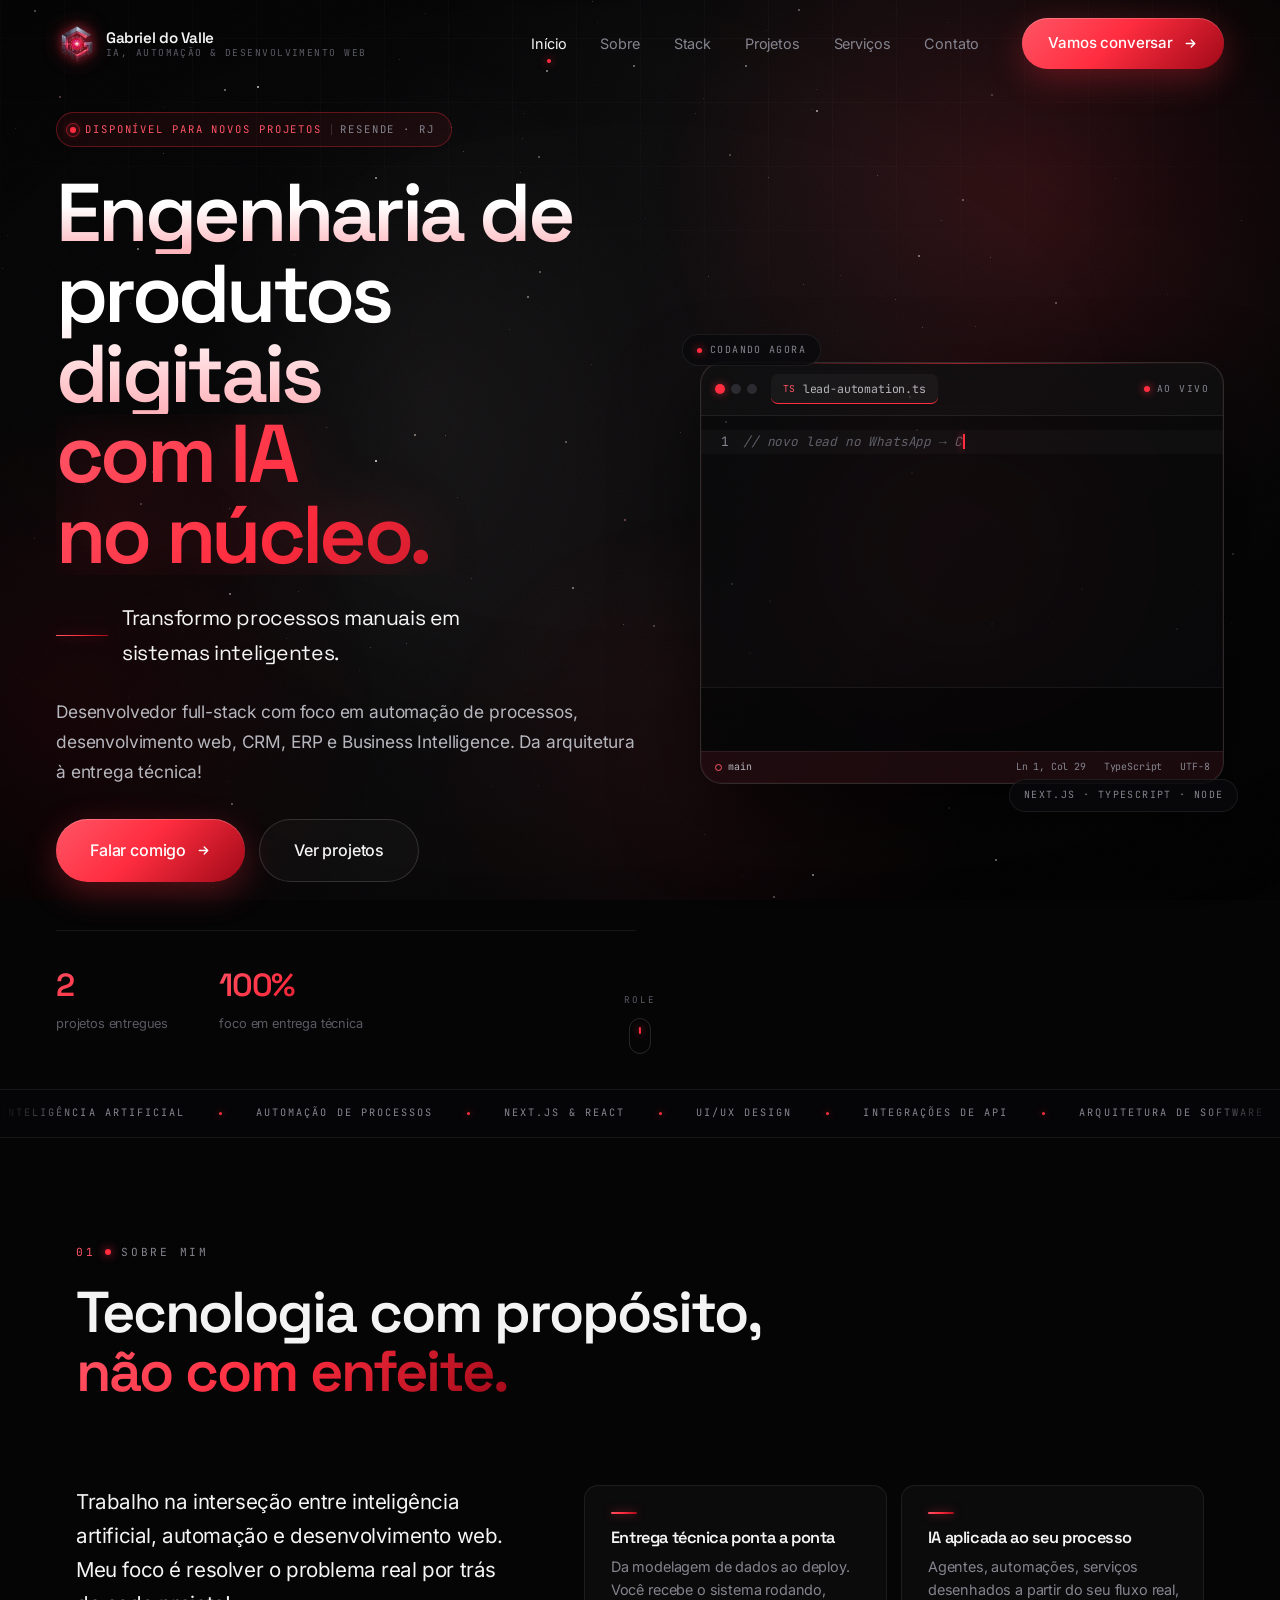
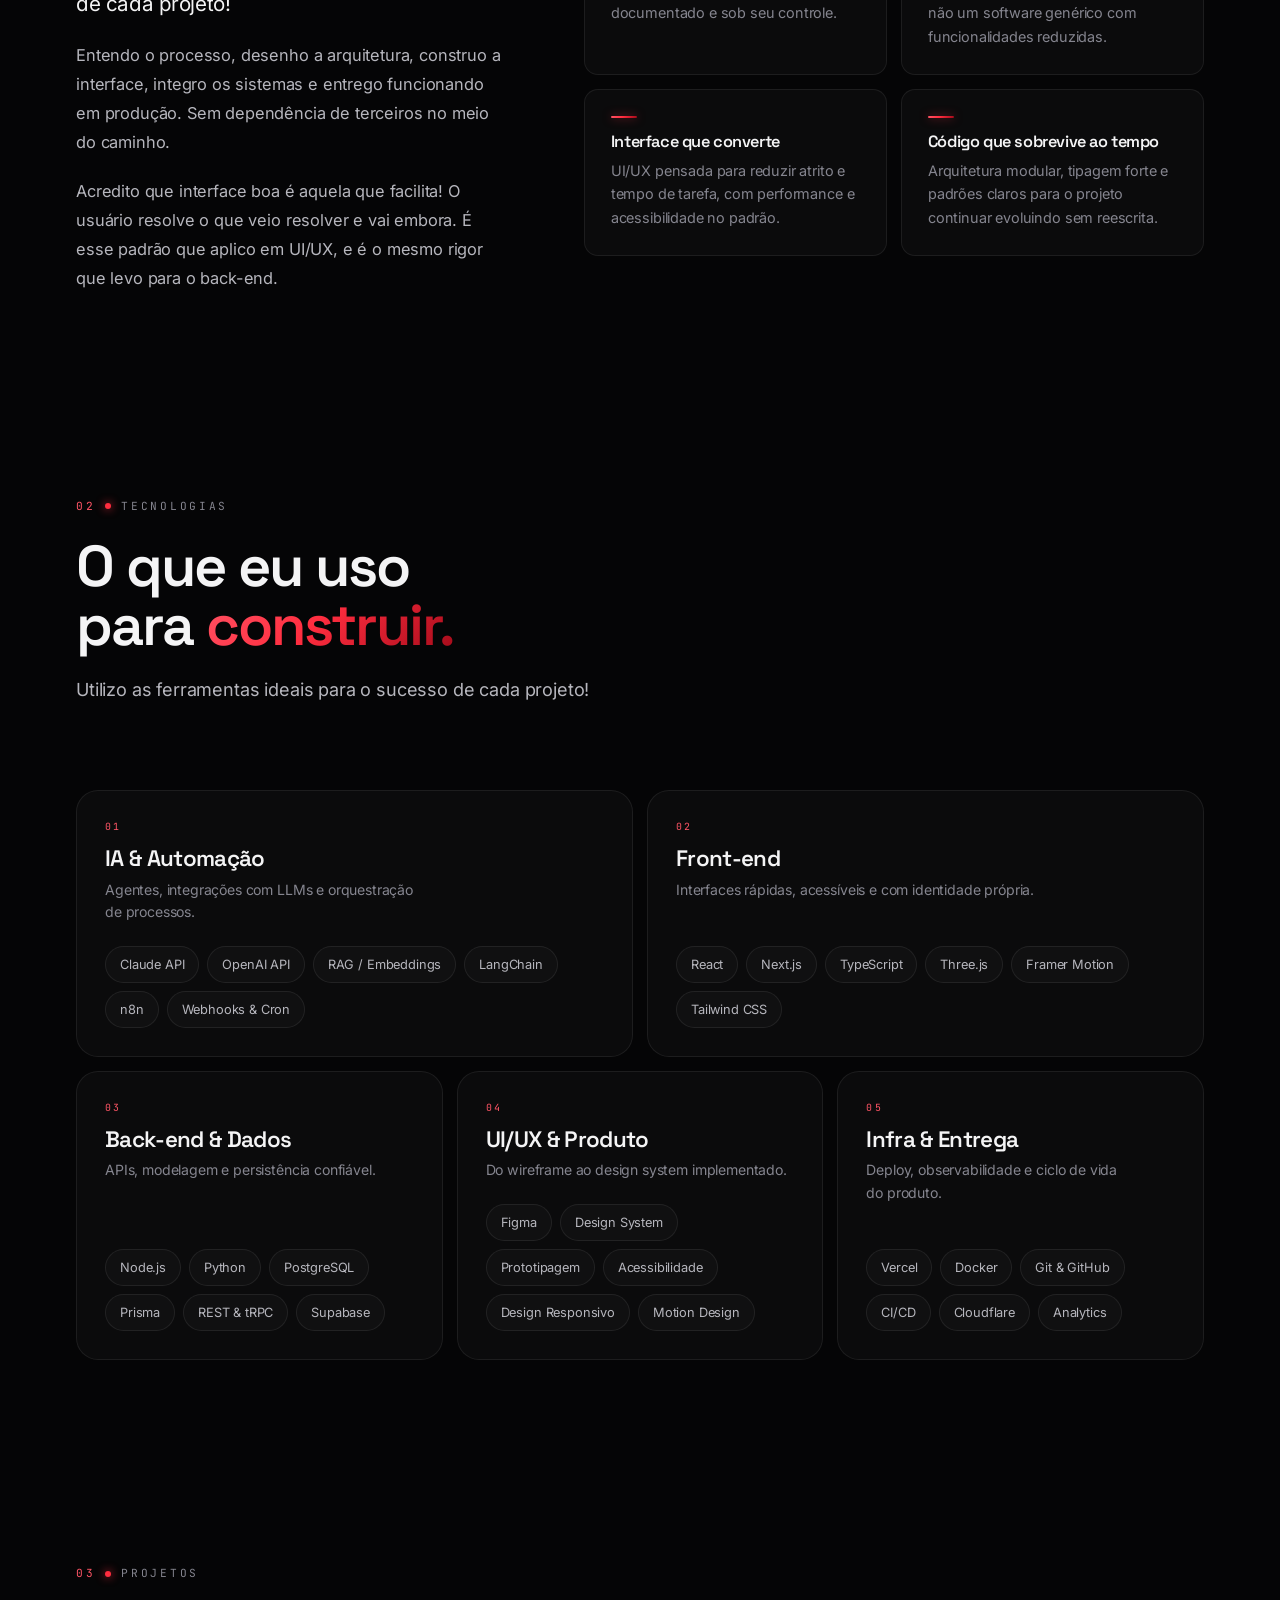
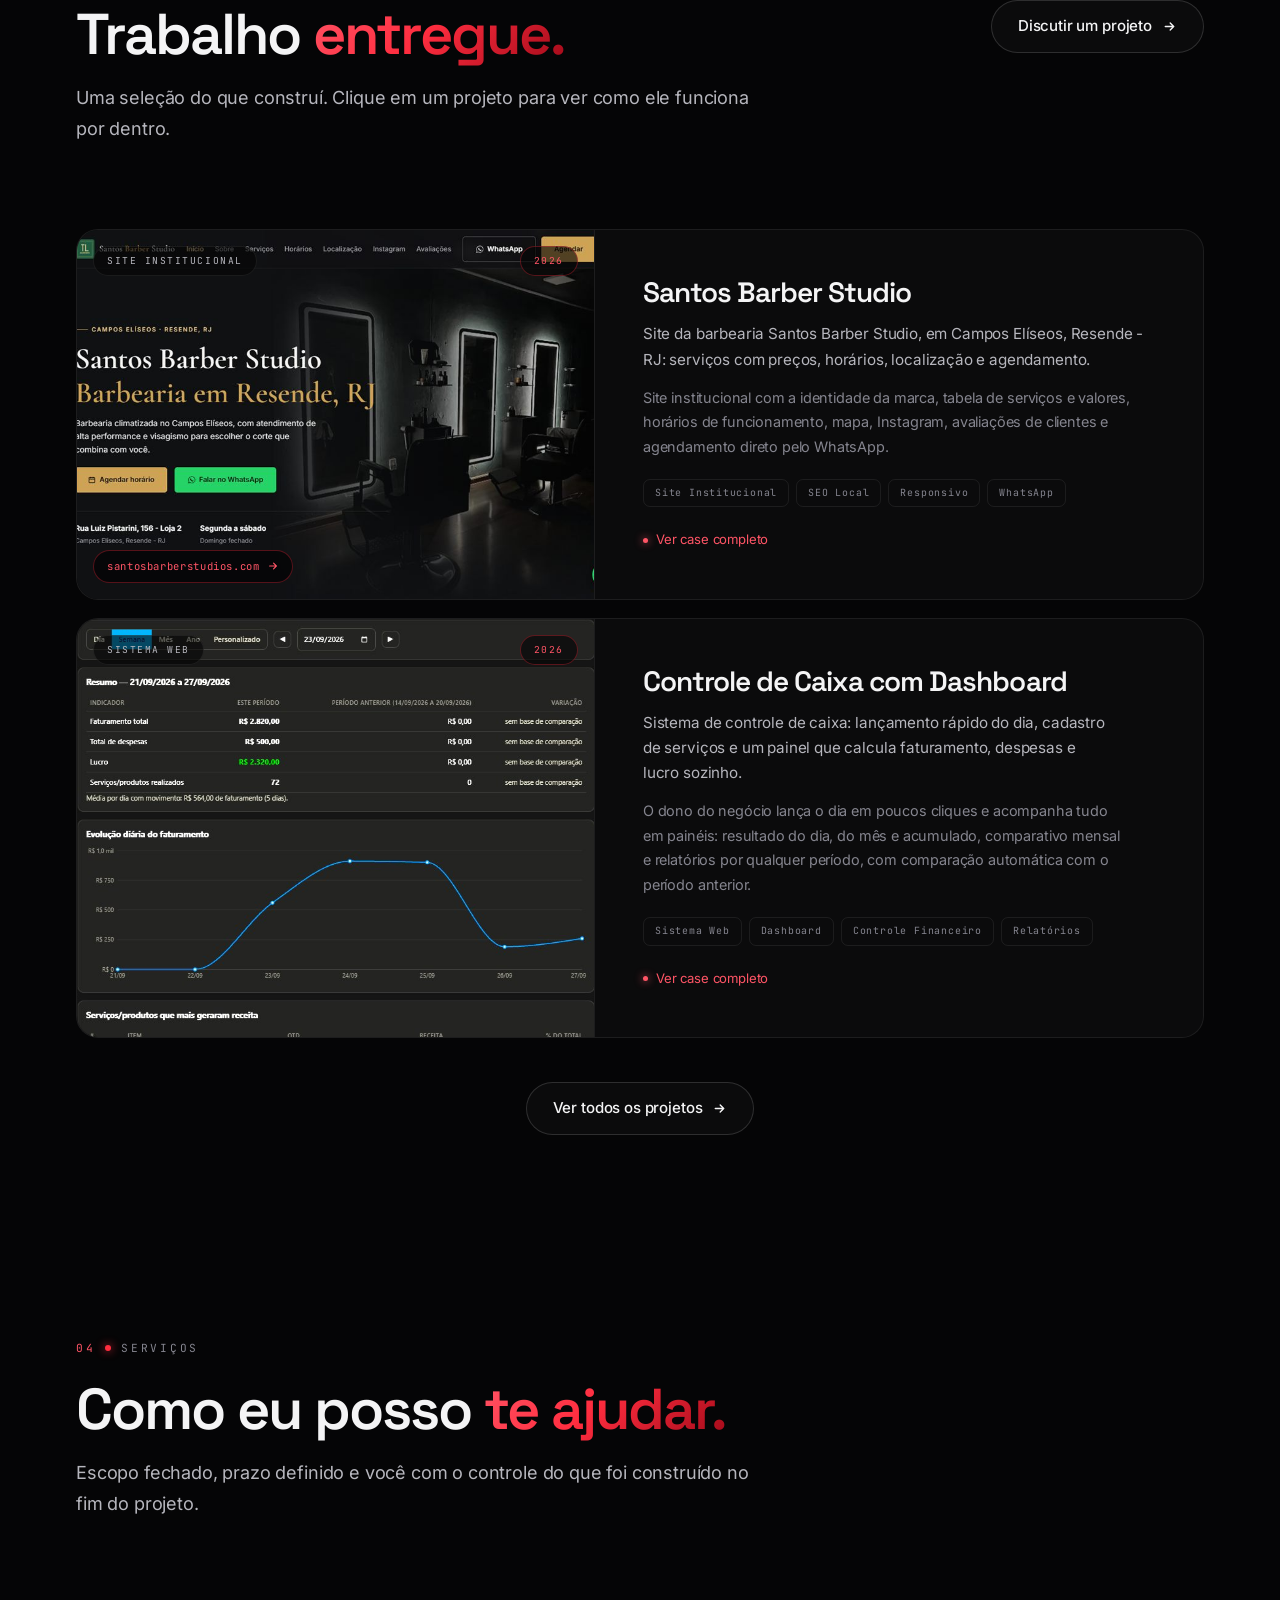
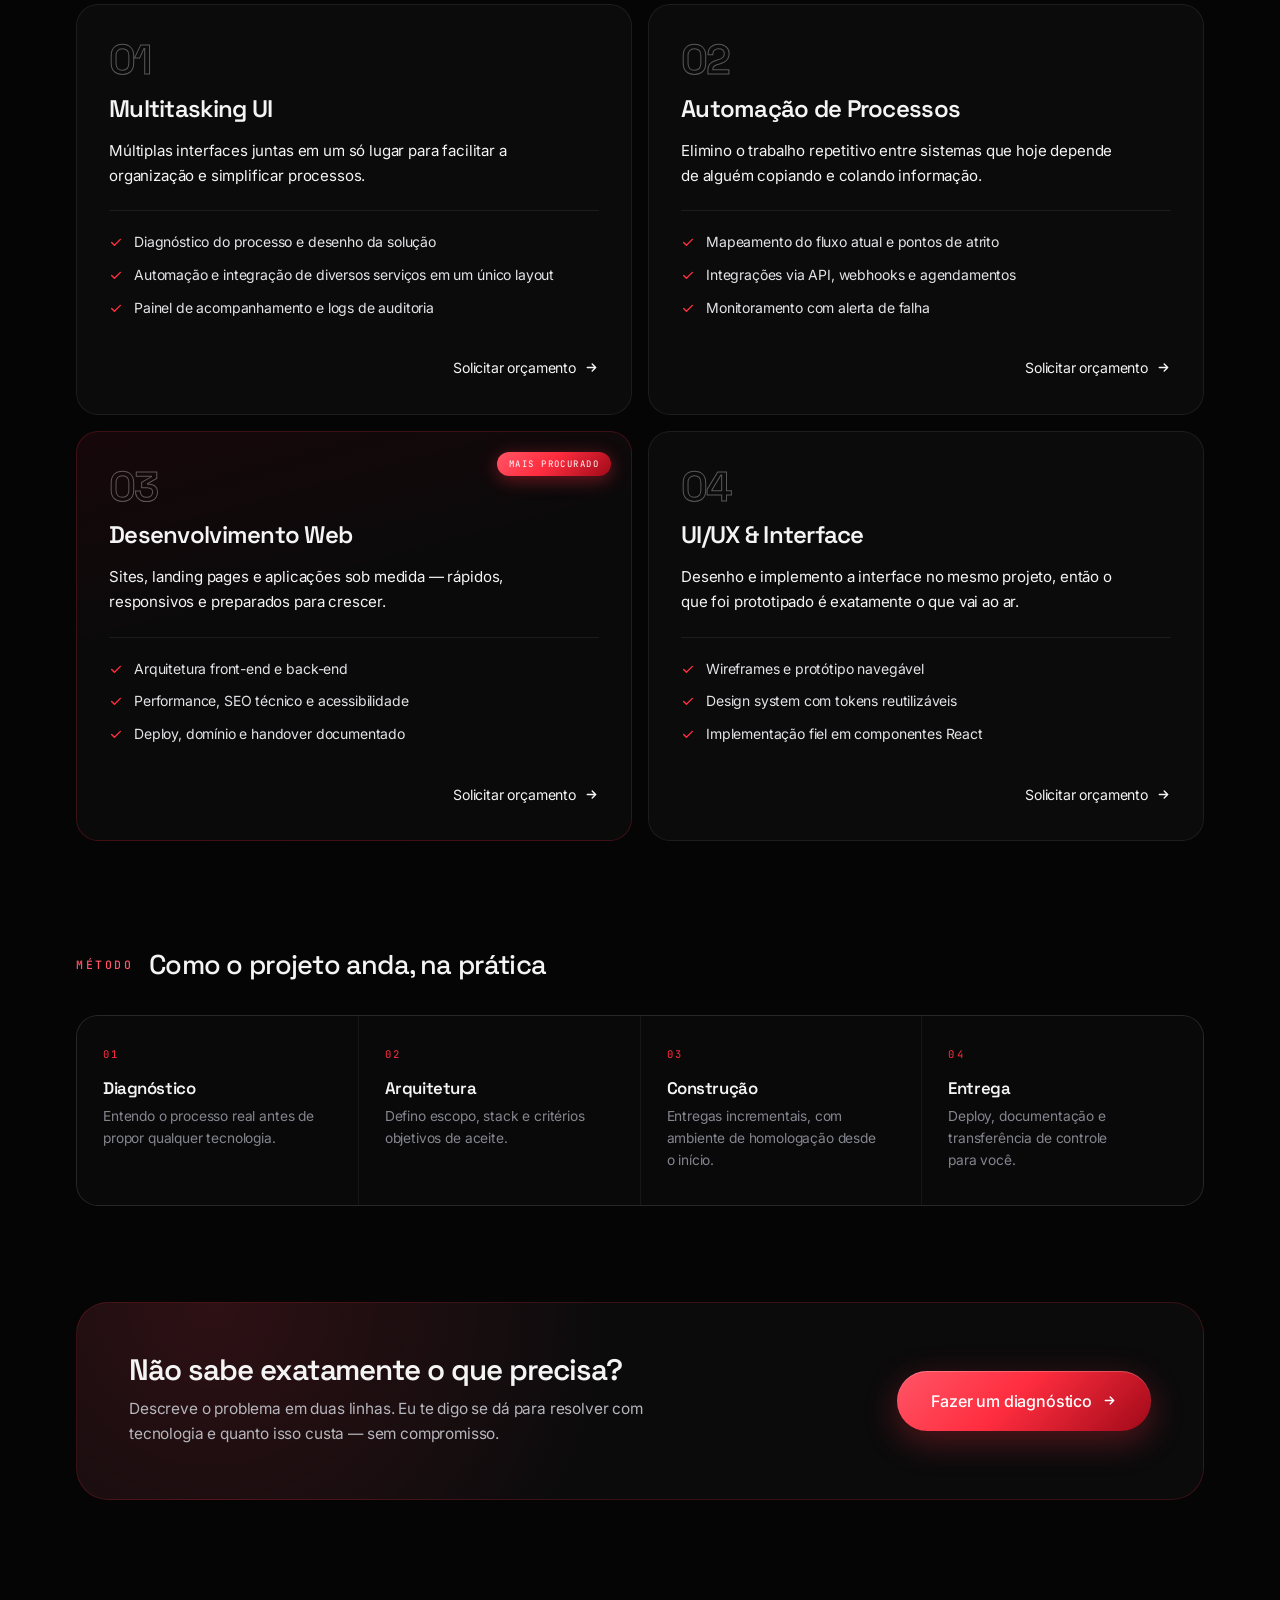
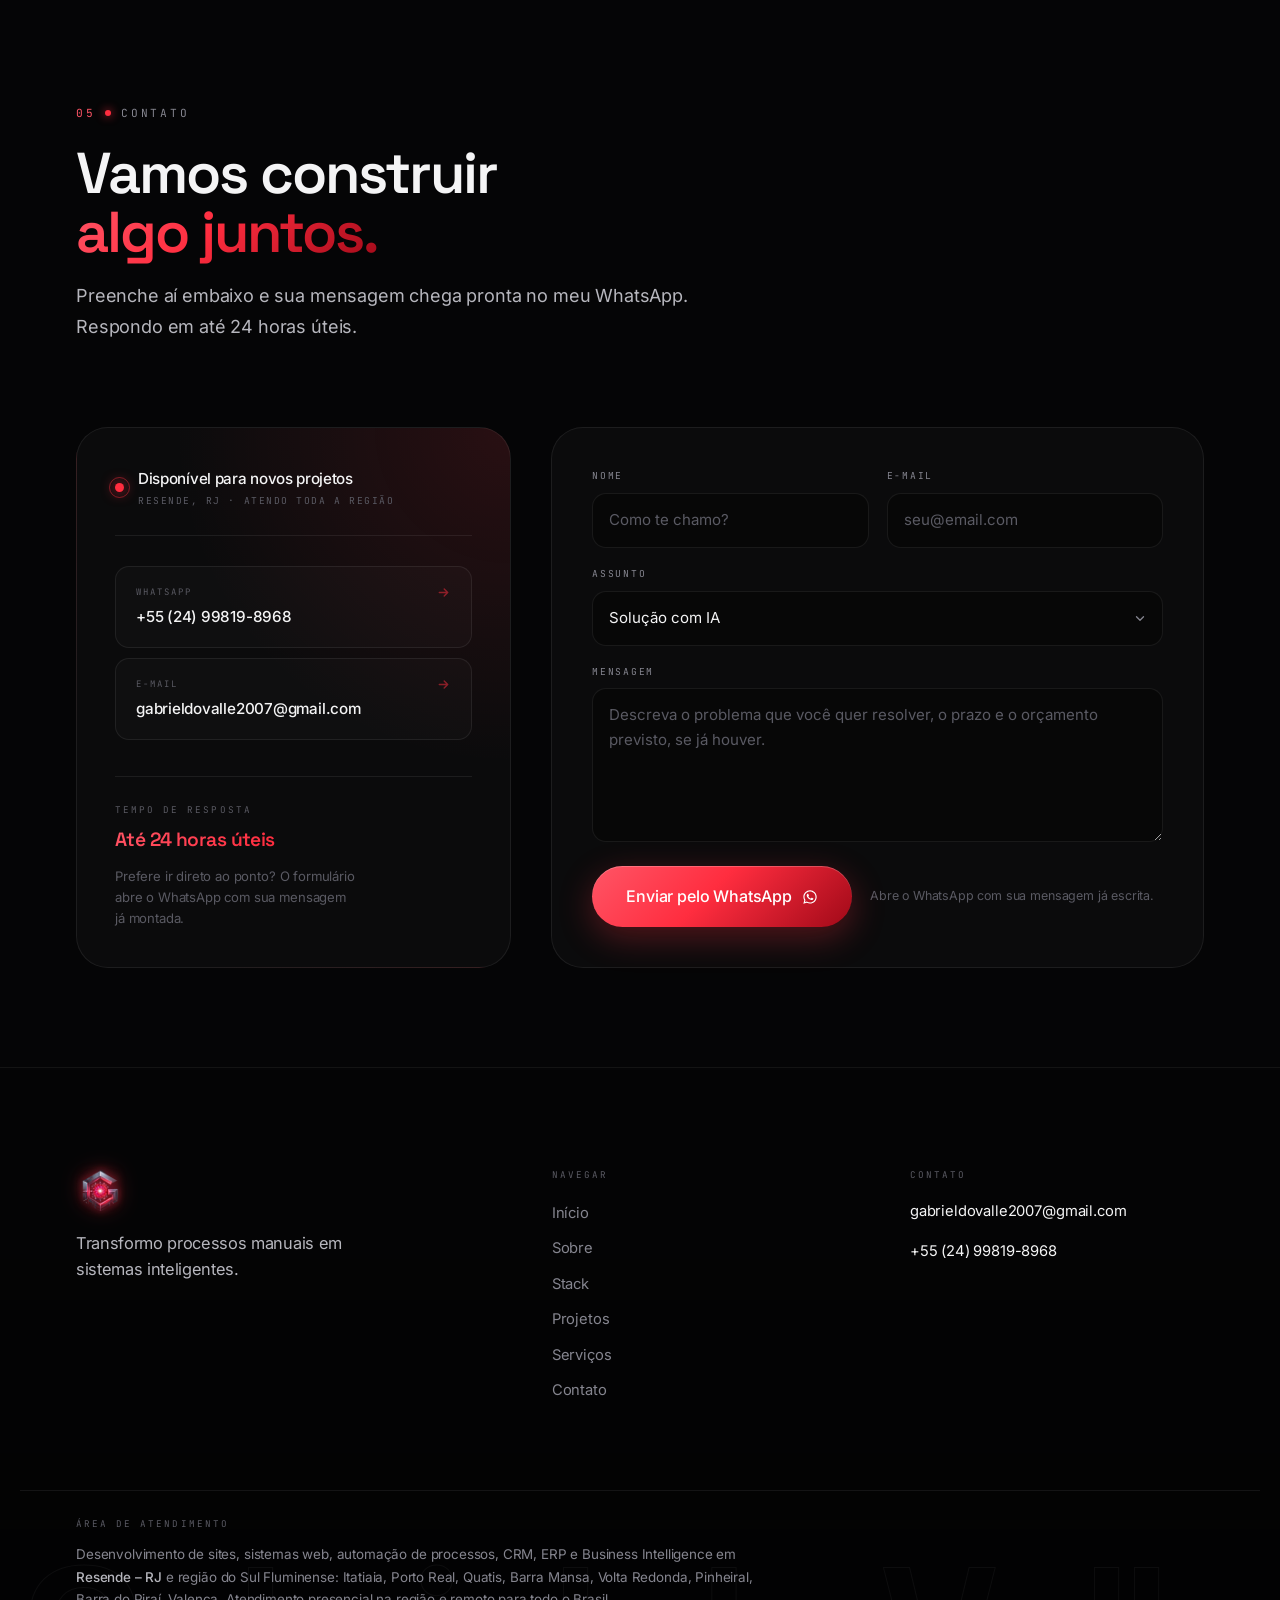
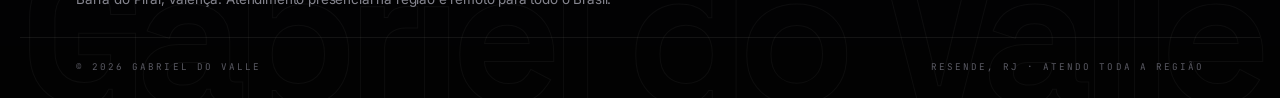
==== commit 245d59f8: "Publicação do site" ====
--- a/index.html
+++ b/index.html
@@ -1 +1 @@
-<!DOCTYPE html><html lang="pt-BR" class="display_6c38e116-module__ekQVfG__variable body_b1b3c434-module__d_0Jqq__variable mono_168a530b-module__RefMrG__variable"><head><meta charSet="utf-8"/><meta name="viewport" content="width=device-width, initial-scale=1"/><link rel="preload" href="/_next/static/media/inter-s.p.0gsaq8ukbf34m.woff2" as="font" crossorigin="" type="font/woff2"/><link rel="preload" href="/_next/static/media/jetbrains_mono-s.p.2rmhnsrc80fag.woff2" as="font" crossorigin="" type="font/woff2"/><link rel="preload" href="/_next/static/media/space_grotesk-s.p.092gko6h6levo.woff2" as="font" crossorigin="" type="font/woff2"/><link rel="preload" as="image" href="/logo-mark.png"/><link rel="stylesheet" href="/_next/static/chunks/259diqgk3mq0j.css" data-precedence="next"/><link rel="stylesheet" href="/_next/static/chunks/25m_vzbxup3iv.css" data-precedence="next"/><link rel="stylesheet" href="/_next/static/chunks/1o6hzm44i4kti.css" data-precedence="next"/><link rel="preload" as="script" fetchPriority="low" href="/_next/static/chunks/12aruqaur5huj.js"/><script src="/_next/static/chunks/0_i_z5y45w3ww.js" async=""></script><script src="/_next/static/chunks/196x_tfexoucg.js" async=""></script><script src="/_next/static/chunks/turbopack-2b7m0jbolpuu7.js" async=""></script><script src="/_next/static/chunks/0h2qsuyze9ds1.js" async=""></script><script src="/_next/static/chunks/1c8jrqsiqet3c.js" async=""></script><script src="/_next/static/chunks/42q621w_pf1w7.js" async=""></script><script src="/_next/static/chunks/0o8_vfv96iha8.js" async=""></script><meta name="next-size-adjust" content=""/><meta http-equiv="Content-Security-Policy" content="default-src &#x27;self&#x27;; script-src &#x27;self&#x27; &#x27;unsafe-inline&#x27;; style-src &#x27;self&#x27; &#x27;unsafe-inline&#x27;; img-src &#x27;self&#x27; data:; font-src &#x27;self&#x27;; connect-src &#x27;self&#x27;; object-src &#x27;none&#x27;; base-uri &#x27;self&#x27;; form-action &#x27;self&#x27;; upgrade-insecure-requests"/><meta name="theme-color" content="#050506"/><meta name="color-scheme" content="dark"/><title>Gabriel do Valle — Desenvolvimento de Sites e Sistemas em Resende, RJ</title><meta name="description" content="Criação de sites, sistemas web, automação de processos, CRM, ERP e Business Intelligence em Resende e região do Sul Fluminense. Da arquitetura à entrega técnica. Atendimento presencial ou remoto."/><meta name="author" content="Gabriel do Valle"/><meta name="keywords" content="desenvolvimento de sites em Resende,criação de sites Resende RJ,desenvolvimento de sistemas Resende,sistema web sob medida Resende,programador em Resende RJ,desenvolvedor de sites Sul Fluminense,automação de processos Resende,desenvolvimento de ERP e CRM Resende,landing page Resende RJ,site para empresa Resende,Resende,Itatiaia,Porto Real,Quatis,Barra Mansa,Volta Redonda,Pinheiral,Barra do Piraí,Valença"/><meta name="referrer" content="strict-origin-when-cross-origin"/><meta name="creator" content="Gabriel do Valle"/><meta name="publisher" content="Gabriel do Valle"/><meta name="robots" content="index, follow"/><meta name="googlebot" content="index, follow, max-image-preview:large, max-snippet:-1"/><meta name="category" content="technology"/><link rel="canonical" href="https://gabrielvallecg.github.io/"/><meta property="og:title" content="Gabriel do Valle — Desenvolvimento de Sites e Sistemas em Resende, RJ"/><meta property="og:description" content="Criação de sites, sistemas web, automação de processos, CRM, ERP e Business Intelligence em Resende e região do Sul Fluminense. Da arquitetura à entrega técnica. Atendimento presencial ou remoto."/><meta property="og:url" content="https://gabrielvallecg.github.io/"/><meta property="og:site_name" content="Gabriel do Valle"/><meta property="og:locale" content="pt_BR"/><meta property="og:type" content="website"/><meta name="twitter:card" content="summary_large_image"/><meta name="twitter:title" content="Gabriel do Valle — Desenvolvimento de Sites e Sistemas em Resende, RJ"/><meta name="twitter:description" content="Criação de sites, sistemas web, automação de processos, CRM, ERP e Business Intelligence em Resende e região do Sul Fluminense. Da arquitetura à entrega técnica. Atendimento presencial ou remoto."/><link rel="icon" href="/icon.svg?icon.0d7tq_diuvg7f.svg" sizes="any" type="image/svg+xml"/><script src="/_next/static/chunks/0cz1d0mv5g_q7.js" noModule=""></script></head><body><div hidden=""><!--$--><!--/$--></div><a href="#conteudo" class="skipLink">Pular para o conteúdo</a><div class="Backdrop-module__TeW3gG__backdrop" aria-hidden="true"><div class="Backdrop-module__TeW3gG__milkyWay"></div><div class="Backdrop-module__TeW3gG__stars" data-layer="far" style="box-shadow:1310px 954px rgba(255,255,255,0.37),2178px 968px rgba(255,255,255,0.21),1556px 811px rgba(255,228,214,0.33),1075px 1206px rgba(255,255,255,0.40),457px 497px rgba(255,255,255,0.31),1491px 229px rgba(255,255,255,0.37),1071px 1520px rgba(255,255,255,0.44),813px 1122px rgba(255,255,255,0.26),1897px 1760px rgba(255,255,255,0.27),1903px 625px rgba(255,255,255,0.36),2164px 258px rgba(255,228,214,0.45),985px 46px rgba(255,228,214,0.20),1273px 947px rgba(255,255,255,0.27),1880px 160px rgba(255,255,255,0.39),1138px 1143px rgba(255,255,255,0.49),1193px 635px rgba(255,255,255,0.20),1074px 1367px rgba(255,255,255,0.28),890px 1516px rgba(255,255,255,0.23),1613px 1123px rgba(255,255,255,0.22),967px 1687px rgba(255,255,255,0.45),1052px 1654px rgba(255,255,255,0.37),788px 926px rgba(255,228,214,0.18),772px 735px rgba(255,255,255,0.22),1907px 980px rgba(255,255,255,0.34),1433px 1120px rgba(255,170,178,0.46),1531px 1087px rgba(255,255,255,0.36),242px 1173px rgba(255,170,178,0.39),1819px 243px rgba(255,255,255,0.22),2489px 618px rgba(255,255,255,0.48),1947px 1177px rgba(255,255,255,0.20),1700px 886px rgba(255,255,255,0.38),1838px 567px rgba(255,255,255,0.21),975px 326px rgba(255,170,178,0.44),1922px 9px rgba(255,228,214,0.32),1457px 1260px rgba(255,255,255,0.38),1270px 884px rgba(255,228,214,0.23),163px 153px rgba(255,255,255,0.50),1802px 1503px rgba(255,170,178,0.47),130px 303px rgba(255,255,255,0.37),1068px 959px rgba(255,255,255,0.20),1184px 487px rgba(255,255,255,0.31),1059px 609px rgba(255,255,255,0.37),2497px 534px rgba(255,255,255,0.32),1751px 571px rgba(255,255,255,0.36),7px 235px rgba(255,228,214,0.23),347px 1470px rgba(255,255,255,0.24),2113px 1330px rgba(255,255,255,0.44),227px 1339px rgba(255,255,255,0.25),877px 175px rgba(255,255,255,0.46),1845px 1040px rgba(255,255,255,0.42),982px 1375px rgba(255,255,255,0.25),355px 1126px rgba(255,255,255,0.18),2473px 1558px rgba(255,228,214,0.35),143px 950px rgba(255,255,255,0.43),2516px 250px rgba(255,255,255,0.46),2373px 1783px rgba(255,255,255,0.30),1115px 178px rgba(255,255,255,0.24),226px 1687px rgba(255,255,255,0.36),593px 1682px rgba(255,228,214,0.20),695px 113px rgba(255,255,255,0.32),359px 670px rgba(255,228,214,0.22),1482px 830px rgba(255,255,255,0.50),1457px 978px rgba(255,255,255,0.26),2420px 543px rgba(255,255,255,0.33),326px 427px rgba(255,255,255,0.38),236px 1334px rgba(255,255,255,0.23),1106px 1409px rgba(255,255,255,0.37),1729px 680px rgba(255,170,178,0.42),842px 1279px rgba(255,255,255,0.21),1339px 1228px rgba(255,170,178,0.21),2334px 241px rgba(255,255,255,0.47),1822px 1027px rgba(255,170,178,0.43),1136px 405px rgba(255,255,255,0.28),1802px 89px rgba(255,255,255,0.41),1096px 1362px rgba(255,170,178,0.32),1897px 220px rgba(255,255,255,0.21),43px 1698px rgba(255,255,255,0.26),748px 581px rgba(255,255,255,0.41),1562px 1753px rgba(255,228,214,0.36),1403px 707px rgba(255,228,214,0.27),255px 983px rgba(255,255,255,0.32),1353px 342px rgba(255,255,255,0.39),768px 177px rgba(255,255,255,0.46),252px 1027px rgba(255,255,255,0.32),164px 107px rgba(255,170,178,0.31),1071px 1630px rgba(255,255,255,0.29),1559px 12px rgba(255,255,255,0.30),2031px 1275px rgba(255,170,178,0.38),1602px 296px rgba(255,255,255,0.21),557px 1530px rgba(255,255,255,0.23),168px 1506px rgba(255,255,255,0.42),948px 22px rgba(255,228,214,0.25),1208px 9px rgba(255,255,255,0.19),967px 902px rgba(255,228,214,0.19),2334px 441px rgba(255,255,255,0.29),399px 59px rgba(255,255,255,0.31),1978px 712px rgba(255,255,255,0.45),796px 1117px rgba(255,255,255,0.39),1008px 1266px rgba(255,255,255,0.33),1079px 1738px rgba(255,255,255,0.28),167px 1141px rgba(255,255,255,0.22),568px 1452px rgba(255,255,255,0.41),2461px 743px rgba(255,255,255,0.29),32px 1588px rgba(255,255,255,0.22),2193px 1589px rgba(255,170,178,0.23),1023px 1000px rgba(255,255,255,0.29),245px 51px rgba(255,255,255,0.26),761px 1099px rgba(255,255,255,0.33),1337px 1125px rgba(255,170,178,0.42),492px 786px rgba(255,255,255,0.22),803px 284px rgba(255,255,255,0.38),415px 1186px rgba(255,255,255,0.24),597px 22px rgba(255,255,255,0.21),827px 932px rgba(255,170,178,0.28),1843px 1286px rgba(255,255,255,0.27),1075px 1607px rgba(255,255,255,0.30),445px 435px rgba(255,255,255,0.48),176px 1556px rgba(255,255,255,0.46),2px 268px rgba(255,255,255,0.34),1731px 1271px rgba(255,255,255,0.40),538px 1677px rgba(255,255,255,0.49),298px 591px rgba(255,255,255,0.28),2066px 1710px rgba(255,255,255,0.20),1005px 1702px rgba(255,255,255,0.37),377px 1153px rgba(255,255,255,0.36),2303px 835px rgba(255,255,255,0.48),612px 1085px rgba(255,255,255,0.43),703px 98px rgba(255,228,214,0.29),2286px 519px rgba(255,255,255,0.32),1020px 735px rgba(255,255,255,0.41),834px 414px rgba(255,255,255,0.48),27px 1038px rgba(255,255,255,0.25),2114px 1247px rgba(255,255,255,0.23),15px 128px rgba(255,255,255,0.24),24px 1681px rgba(255,255,255,0.46),1656px 1080px rgba(255,255,255,0.43),128px 697px rgba(255,255,255,0.22),1045px 509px rgba(255,228,214,0.22),1224px 1580px rgba(255,255,255,0.41),1325px 1198px rgba(255,255,255,0.19),1799px 1484px rgba(255,255,255,0.30),1135px 384px rgba(255,170,178,0.36),522px 138px rgba(255,255,255,0.28),781px 1363px rgba(255,255,255,0.49),941px 220px rgba(255,255,255,0.40),645px 218px rgba(255,255,255,0.19),507px 1083px rgba(255,228,214,0.30),2160px 197px rgba(255,255,255,0.29),708px 276px rgba(255,255,255,0.44),1451px 159px rgba(255,255,255,0.34),1872px 878px rgba(255,170,178,0.33),359px 1316px rgba(255,255,255,0.31),1545px 1343px rgba(255,255,255,0.34),34px 538px rgba(255,255,255,0.32),980px 1190px rgba(255,255,255,0.36),2109px 14px rgba(255,255,255,0.42),1415px 1047px rgba(255,255,255,0.24),1381px 299px rgba(255,255,255,0.32),520px 172px rgba(255,255,255,0.28),1685px 1500px rgba(255,255,255,0.22),84px 1047px rgba(255,255,255,0.49),471px 578px rgba(255,255,255,0.33),1228px 1648px rgba(255,255,255,0.34),208px 1171px rgba(255,170,178,0.33),895px 299px rgba(255,255,255,0.48),591px 364px rgba(255,255,255,0.28),1975px 1762px rgba(255,255,255,0.24),1879px 1063px rgba(255,255,255,0.49),2179px 629px rgba(255,170,178,0.20),1622px 200px rgba(255,255,255,0.21),810px 1233px rgba(255,255,255,0.40),1438px 1150px rgba(255,255,255,0.40),212px 1443px rgba(255,255,255,0.23),2390px 1551px rgba(255,255,255,0.50),878px 1681px rgba(255,255,255,0.42),2237px 319px rgba(255,255,255,0.27),704px 834px rgba(255,255,255,0.40),2321px 362px rgba(255,255,255,0.18),1732px 1164px rgba(255,255,255,0.49),369px 1799px rgba(255,255,255,0.39),752px 1302px rgba(255,170,178,0.40),837px 575px rgba(255,255,255,0.21),1497px 260px rgba(255,255,255,0.43),1931px 721px rgba(255,255,255,0.23),2548px 1347px rgba(255,255,255,0.27),370px 647px rgba(255,255,255,0.41),1341px 213px rgba(255,228,214,0.37),2464px 1761px rgba(255,228,214,0.28),1287px 839px rgba(255,255,255,0.46),1896px 1080px rgba(255,255,255,0.45),451px 127px rgba(255,255,255,0.40),2524px 604px rgba(255,255,255,0.22),2308px 1019px rgba(255,228,214,0.38),1426px 81px rgba(255,255,255,0.35),552px 909px rgba(255,255,255,0.38),425px 13px rgba(255,255,255,0.28),1555px 1401px rgba(255,255,255,0.37),1670px 115px rgba(255,255,255,0.26),1167px 294px rgba(255,170,178,0.21),425px 202px rgba(255,255,255,0.47),271px 1789px rgba(255,255,255,0.25),2158px 1266px rgba(255,228,214,0.39),1940px 1760px rgba(255,255,255,0.44),1048px 616px rgba(255,255,255,0.45),52px 1282px rgba(255,255,255,0.33),113px 870px rgba(255,255,255,0.39),2276px 785px rgba(255,255,255,0.20),398px 1656px rgba(255,255,255,0.23),1148px 1462px rgba(255,255,255,0.45),2507px 20px rgba(255,170,178,0.31),592px 1px rgba(255,255,255,0.45),1346px 1031px rgba(255,255,255,0.40),1380px 1449px rgba(255,255,255,0.50),2051px 1764px rgba(255,255,255,0.22),1803px 54px rgba(255,255,255,0.45),1743px 1061px rgba(255,228,214,0.32),2379px 868px rgba(255,255,255,0.48),162px 288px rgba(255,255,255,0.30),680px 432px rgba(255,255,255,0.40),2428px 798px rgba(255,255,255,0.45),2343px 310px rgba(255,255,255,0.25),959px 1780px rgba(255,255,255,0.46),1440px 1511px rgba(255,255,255,0.45),2520px 1510px rgba(255,255,255,0.31),1815px 1494px rgba(255,255,255,0.28),830px 1146px rgba(255,228,214,0.25),593px 1774px rgba(255,255,255,0.21),1281px 242px rgba(255,255,255,0.39),2064px 1651px rgba(255,228,214,0.33),2347px 1272px rgba(255,255,255,0.41),1261px 1064px rgba(255,255,255,0.33),1937px 347px rgba(255,255,255,0.27),1060px 786px rgba(255,255,255,0.45),2086px 1062px rgba(255,255,255,0.32),354px 1691px rgba(255,255,255,0.22),2024px 1066px rgba(255,255,255,0.46),1348px 1590px rgba(255,255,255,0.37),606px 1154px rgba(255,255,255,0.30),1193px 591px rgba(255,255,255,0.50),623px 624px rgba(255,255,255,0.46),742px 876px rgba(255,228,214,0.28),2114px 852px rgba(255,255,255,0.28),1241px 220px rgba(255,255,255,0.35),250px 976px rgba(255,255,255,0.32),1639px 751px rgba(255,170,178,0.46),2359px 760px rgba(255,170,178,0.40),1231px 623px rgba(255,255,255,0.18),1378px 1536px rgba(255,255,255,0.30),1278px 834px rgba(255,255,255,0.18),2401px 24px rgba(255,255,255,0.28),2062px 804px rgba(255,228,214,0.43),212px 887px rgba(255,255,255,0.32),294px 254px rgba(255,255,255,0.24),990px 257px rgba(255,255,255,0.47),730px 1202px rgba(255,255,255,0.26),2261px 503px rgba(255,255,255,0.36),905px 959px rgba(255,170,178,0.38),611px 1713px rgba(255,255,255,0.46),149px 1771px rgba(255,255,255,0.18),2207px 385px rgba(255,170,178,0.28),1569px 1620px rgba(255,170,178,0.24),385px 1106px rgba(255,255,255,0.47),2220px 1729px rgba(255,255,255,0.29),2074px 1288px rgba(255,255,255,0.25),1001px 1475px rgba(255,255,255,0.23),2229px 1624px rgba(255,255,255,0.39),2025px 803px rgba(255,255,255,0.49),1102px 751px rgba(255,255,255,0.22),490px 1052px rgba(255,255,255,0.28),52px 1590px rgba(255,255,255,0.18),1047px 1434px rgba(255,255,255,0.18),1586px 56px rgba(255,255,255,0.43),1209px 1560px rgba(255,255,255,0.42),500px 1385px rgba(255,255,255,0.48),2421px 1141px rgba(255,255,255,0.23),2491px 1264px rgba(255,170,178,0.32),509px 329px rgba(255,255,255,0.28),1211px 1160px rgba(255,255,255,0.29),766px 649px rgba(255,255,255,0.31),1038px 790px rgba(255,255,255,0.47),2533px 163px rgba(255,255,255,0.37),1729px 1083px rgba(255,255,255,0.35),673px 1738px rgba(255,255,255,0.38),2307px 767px rgba(255,255,255,0.48),238px 449px rgba(255,255,255,0.30),1826px 92px rgba(255,255,255,0.48),626px 989px rgba(255,255,255,0.45),1731px 13px rgba(255,255,255,0.24),435px 1367px rgba(255,255,255,0.21),2535px 1388px rgba(255,255,255,0.49),848px 996px rgba(255,255,255,0.46),1322px 663px rgba(255,228,214,0.40),1935px 1150px rgba(255,170,178,0.47),2444px 1262px rgba(255,255,255,0.46),463px 151px rgba(255,255,255,0.45),406px 619px rgba(255,255,255,0.33),1518px 1714px rgba(255,255,255,0.28),6px 874px rgba(255,170,178,0.26),2079px 1070px rgba(255,255,255,0.38),1344px 763px rgba(255,255,255,0.46),121px 1624px rgba(255,255,255,0.33),1732px 699px rgba(255,255,255,0.27),406px 643px rgba(255,255,255,0.49),1346px 1169px rgba(255,255,255,0.48),2343px 538px rgba(255,255,255,0.43),2234px 585px rgba(255,255,255,0.40),229px 508px rgba(255,255,255,0.45),142px 1586px rgba(255,170,178,0.48),840px 275px rgba(255,228,214,0.25),2175px 1298px rgba(255,255,255,0.28),1760px 1588px rgba(255,255,255,0.46),766px 30px rgba(255,255,255,0.20),1584px 1124px rgba(255,170,178,0.20),286px 638px rgba(255,255,255,0.30),2334px 66px rgba(255,255,255,0.21),368px 220px rgba(255,255,255,0.42),1339px 955px rgba(255,255,255,0.47),2203px 245px rgba(255,255,255,0.36),1475px 1587px rgba(255,255,255,0.40),922px 327px rgba(255,255,255,0.49),515px 909px rgba(255,255,255,0.24),1736px 929px rgba(255,255,255,0.38),389px 621px rgba(255,255,255,0.34),2363px 376px rgba(255,255,255,0.46),1888px 1055px rgba(255,255,255,0.36),347px 1771px rgba(255,255,255,0.18),1629px 58px rgba(255,255,255,0.41),454px 1597px rgba(255,255,255,0.36),812px 109px rgba(255,170,178,0.31),2145px 1661px rgba(255,255,255,0.40),1991px 583px rgba(255,255,255,0.18),2200px 440px rgba(255,255,255,0.48),2380px 501px rgba(255,255,255,0.25),684px 1742px rgba(255,255,255,0.43),1301px 767px rgba(255,255,255,0.43),2412px 1523px rgba(255,255,255,0.26),1336px 1766px rgba(255,255,255,0.37),524px 113px rgba(255,255,255,0.24),816px 89px rgba(255,228,214,0.25),2248px 622px rgba(255,255,255,0.33),1402px 172px rgba(255,228,214,0.50),228px 781px rgba(255,255,255,0.20),2415px 1354px rgba(255,255,255,0.41),2131px 1419px rgba(255,228,214,0.39),2388px 943px rgba(255,255,255,0.30),1504px 435px rgba(255,170,178,0.26),1963px 1342px rgba(255,228,214,0.24),1138px 766px rgba(255,255,255,0.22),52px 1635px rgba(255,255,255,0.24),728px 1683px rgba(255,255,255,0.49),670px 1256px rgba(255,255,255,0.28),276px 1740px rgba(255,255,255,0.45),1670px 426px rgba(255,255,255,0.46),1467px 998px rgba(255,170,178,0.39),2383px 1778px rgba(255,255,255,0.24),2289px 304px rgba(255,255,255,0.39),1809px 1729px rgba(255,170,178,0.36),538px 785px rgba(255,255,255,0.23),84px 484px rgba(255,255,255,0.37),2518px 96px rgba(255,255,255,0.28)"></div><div class="Backdrop-module__TeW3gG__stars" data-layer="mid" style="box-shadow:539px 271px rgba(255,255,255,0.43),991px 623px rgba(255,255,255,0.44),633px 65px rgba(255,255,255,0.56),1567px 1332px rgba(255,255,255,0.69),1782px 100px rgba(255,228,214,0.67),1931px 494px rgba(255,255,255,0.53),729px 154px rgba(255,255,255,0.33),653px 625px rgba(255,255,255,0.36),1600px 563px rgba(255,255,255,0.65),1586px 591px rgba(255,255,255,0.63),2089px 148px rgba(255,255,255,0.33),745px 65px rgba(255,255,255,0.60),527px 296px rgba(255,255,255,0.54),642px 1149px rgba(255,255,255,0.54),1886px 992px rgba(255,255,255,0.49),520px 1585px rgba(255,170,178,0.36),771px 1567px rgba(255,255,255,0.41),2203px 695px rgba(255,255,255,0.49),2287px 470px rgba(255,255,255,0.48),936px 1600px rgba(255,255,255,0.67),991px 94px rgba(255,255,255,0.34),1515px 800px rgba(255,255,255,0.53),571px 1795px rgba(255,255,255,0.55),1688px 742px rgba(255,255,255,0.48),2120px 1059px rgba(255,255,255,0.66),1864px 1548px rgba(255,255,255,0.40),1434px 1225px rgba(255,228,214,0.43),2128px 1605px rgba(255,255,255,0.47),1381px 1172px rgba(255,255,255,0.37),572px 587px rgba(255,255,255,0.58),1460px 528px rgba(255,255,255,0.68),338px 1039px rgba(255,255,255,0.30),1509px 672px rgba(255,255,255,0.64),25px 1080px rgba(255,255,255,0.40),2205px 510px rgba(255,255,255,0.42),1687px 1110px rgba(255,255,255,0.52),2539px 990px rgba(255,255,255,0.55),362px 1408px rgba(255,255,255,0.34),1600px 1638px rgba(255,255,255,0.54),2446px 1383px rgba(255,255,255,0.52),2267px 1327px rgba(255,255,255,0.61),1110px 1634px rgba(255,170,178,0.47),970px 1140px rgba(255,255,255,0.69),814px 1271px rgba(255,255,255,0.44),704px 1636px rgba(255,228,214,0.69),773px 896px rgba(255,255,255,0.65),2187px 990px rgba(255,255,255,0.39),1355px 1798px rgba(255,228,214,0.58),2224px 985px rgba(255,255,255,0.31),243px 739px rgba(255,255,255,0.47),565px 441px rgba(255,255,255,0.44),2532px 1349px rgba(255,255,255,0.44),1633px 1615px rgba(255,255,255,0.69),224px 89px rgba(255,255,255,0.68),962px 1565px rgba(255,255,255,0.43),1065px 1611px rgba(255,255,255,0.64),2348px 690px rgba(255,255,255,0.51),1016px 1008px rgba(255,228,214,0.56),229px 593px rgba(255,255,255,0.64),916px 429px rgba(255,255,255,0.70),798px 9px rgba(255,255,255,0.56),1293px 271px rgba(255,255,255,0.41),152px 471px rgba(255,170,178,0.31),1162px 999px rgba(255,255,255,0.58),2043px 872px rgba(255,255,255,0.47),1644px 1413px rgba(255,255,255,0.30),34px 10px rgba(255,255,255,0.62),1850px 1584px rgba(255,255,255,0.45),1508px 1221px rgba(255,255,255,0.67),1537px 1684px rgba(255,255,255,0.53),1486px 1229px rgba(255,255,255,0.42),911px 472px rgba(255,228,214,0.58),2506px 1396px rgba(255,170,178,0.33),2060px 324px rgba(255,255,255,0.47),538px 156px rgba(255,255,255,0.42),977px 1683px rgba(255,255,255,0.43),2178px 1061px rgba(255,255,255,0.32),1890px 1279px rgba(255,255,255,0.57),962px 199px rgba(255,255,255,0.48),2278px 776px rgba(255,255,255,0.44),137px 248px rgba(255,255,255,0.60),140px 503px rgba(255,255,255,0.33),1961px 398px rgba(255,255,255,0.37),1549px 388px rgba(255,255,255,0.49),414px 434px rgba(255,228,214,0.64),1749px 251px rgba(255,255,255,0.70),1966px 1532px rgba(255,170,178,0.37),2538px 1266px rgba(255,170,178,0.49),59px 96px rgba(255,170,178,0.55),412px 1243px rgba(255,255,255,0.59),768px 1202px rgba(255,255,255,0.53),1176px 628px rgba(255,228,214,0.67),948px 807px rgba(255,170,178,0.33),749px 652px rgba(255,255,255,0.32),2418px 1788px rgba(255,228,214,0.57),595px 1458px rgba(255,255,255,0.54),1754px 592px rgba(255,228,214,0.57),1640px 1786px rgba(255,255,255,0.66),375px 177px rgba(255,255,255,0.67),2235px 1701px rgba(255,255,255,0.40),1081px 588px rgba(255,255,255,0.36),2309px 1623px rgba(255,255,255,0.45),1638px 492px rgba(255,255,255,0.31),1410px 284px rgba(255,255,255,0.47),769px 600px rgba(255,255,255,0.34),1055px 302px rgba(255,255,255,0.44),1325px 334px rgba(255,255,255,0.34),1742px 939px rgba(255,255,255,0.63),539px 1145px rgba(255,255,255,0.69),824px 918px rgba(255,228,214,0.46),1998px 1226px rgba(255,255,255,0.66),1534px 890px rgba(255,170,178,0.60),565px 236px rgba(255,255,255,0.38),218px 1785px rgba(255,255,255,0.69),1232px 553px rgba(255,255,255,0.31),1154px 1195px rgba(255,255,255,0.51),988px 1141px rgba(255,255,255,0.48),2265px 1521px rgba(255,228,214,0.66),624px 519px rgba(255,170,178,0.50),1570px 32px rgba(255,255,255,0.37)"></div><div class="Backdrop-module__TeW3gG__stars" data-layer="near" style="box-shadow:1612px 173px rgba(255,255,255,0.74),1281px 1181px rgba(255,255,255,0.82),69px 1015px rgba(255,255,255,0.60),909px 396px rgba(255,255,255,0.77),2041px 490px rgba(255,255,255,0.83),2037px 187px rgba(255,228,214,0.77),1997px 1144px rgba(255,255,255,0.82),2056px 1796px rgba(255,255,255,0.64),918px 255px rgba(255,255,255,0.55),1524px 370px rgba(255,255,255,0.68),1705px 936px rgba(255,255,255,0.59),513px 1612px rgba(255,255,255,0.69),731px 583px rgba(255,255,255,0.90),1652px 827px rgba(255,255,255,0.66),2274px 1678px rgba(255,228,214,0.72),546px 70px rgba(255,255,255,0.62),1739px 1024px rgba(255,170,178,0.61),725px 421px rgba(255,255,255,0.94),1808px 1019px rgba(255,255,255,0.71),8px 1043px rgba(255,255,255,0.68),2496px 375px rgba(255,255,255,0.92),257px 86px rgba(255,255,255,0.93),995px 859px rgba(255,255,255,0.83),1677px 1608px rgba(255,255,255,0.60),1798px 1385px rgba(255,255,255,0.55),231px 803px rgba(255,255,255,0.62),816px 110px rgba(255,255,255,0.72),409px 1382px rgba(255,255,255,0.59),1745px 1600px rgba(255,255,255,0.66),375px 460px rgba(255,255,255,0.91),2491px 300px rgba(255,228,214,0.56),757px 1282px rgba(255,255,255,0.94),812px 874px rgba(255,255,255,0.93),1398px 513px rgba(255,255,255,0.64),1805px 737px rgba(255,255,255,0.92),1778px 622px rgba(255,255,255,0.69),2509px 1728px rgba(255,255,255,0.74),1603px 820px rgba(255,228,214,0.83)"></div><div class="Backdrop-module__TeW3gG__grid"></div><div class="Backdrop-module__TeW3gG__auroraOne"></div><div class="Backdrop-module__TeW3gG__auroraTwo"></div><div class="Backdrop-module__TeW3gG__auroraThree"></div><div class="Backdrop-module__TeW3gG__noise"></div><div class="Backdrop-module__TeW3gG__vignette"></div></div><header class="Navbar-module__cRh5nW__header" data-condensed="false"><nav class="Navbar-module__cRh5nW__bar" aria-label="Navegacao principal"><a href="/#inicio" class="Navbar-module__cRh5nW__brand"><span class="Navbar-module__cRh5nW__mark" aria-hidden="true"><img alt="" width="88" height="88" decoding="async" data-nimg="1" class="Navbar-module__cRh5nW__markImg" style="color:transparent" src="/logo-mark.png"/></span><span class="Navbar-module__cRh5nW__brandText"><strong>Gabriel do Valle</strong><em>IA, Automação &amp; Desenvolvimento Web</em></span></a><ul class="Navbar-module__cRh5nW__links"><li><a href="/#inicio" class="Navbar-module__cRh5nW__link" data-active="false">Início<i aria-hidden="true"></i></a></li><li><a href="/#sobre" class="Navbar-module__cRh5nW__link" data-active="false">Sobre<i aria-hidden="true"></i></a></li><li><a href="/#stack" class="Navbar-module__cRh5nW__link" data-active="false">Stack<i aria-hidden="true"></i></a></li><li><a href="/#projetos" class="Navbar-module__cRh5nW__link" data-active="false">Projetos<i aria-hidden="true"></i></a></li><li><a href="/#servicos" class="Navbar-module__cRh5nW__link" data-active="false">Serviços<i aria-hidden="true"></i></a></li><li><a href="/#contato" class="Navbar-module__cRh5nW__link" data-active="false">Contato<i aria-hidden="true"></i></a></li></ul><div class="Navbar-module__cRh5nW__actions"><a href="/#contato" class="Button-module__8RiFmG__btn" data-variant="primary" data-size="md"><span class="Button-module__8RiFmG__sheen" aria-hidden="true"></span><span class="Button-module__8RiFmG__label">Vamos conversar</span><span class="Button-module__8RiFmG__icon"><svg width="15" height="15" viewBox="0 0 16 16" fill="none" aria-hidden="true"><path d="M3.5 8h9m0 0L8.75 4.25M12.5 8l-3.75 3.75" stroke="currentColor" stroke-width="1.5" stroke-linecap="round" stroke-linejoin="round"></path></svg></span></a></div><button type="button" class="Navbar-module__cRh5nW__burger" aria-expanded="false" aria-controls="menu-mobile" aria-label="Abrir menu"><span data-open="false"></span><span data-open="false"></span></button></nav></header><main id="conteudo"><section id="inicio" class="Hero-module___w2HtG__hero"><div class="Hero-module___w2HtG__inner"><div class="Hero-module___w2HtG__content" style="opacity:1;transform:none"><span style="--i:0" class="Hero-module___w2HtG__status Hero-module___w2HtG__enter"><i aria-hidden="true"></i>Disponível para novos projetos<em>Resende<!-- --> · <!-- -->RJ</em></span><h1 style="--i:1" class="Hero-module___w2HtG__title Hero-module___w2HtG__enter"><span class="Hero-module___w2HtG__titleLine"><span data-accent="false">Engenharia de</span></span><span class="Hero-module___w2HtG__titleLine"><span data-accent="false">produtos digitais</span></span><span class="Hero-module___w2HtG__titleLine"><span data-accent="true">com IA no núcleo.</span></span></h1><p style="--i:2" class="Hero-module___w2HtG__tagline Hero-module___w2HtG__enter"><span class="Hero-module___w2HtG__taglineRule" aria-hidden="true"></span>Transformo processos manuais em sistemas inteligentes.</p><p style="--i:3" class="Hero-module___w2HtG__intro Hero-module___w2HtG__enter">Desenvolvedor full-stack com foco em automação de processos, desenvolvimento web, CRM, ERP e Business Intelligence. Da arquitetura à entrega técnica!</p><div style="--i:4" class="Hero-module___w2HtG__ctas Hero-module___w2HtG__enter"><a href="/#contato" class="Button-module__8RiFmG__btn" data-variant="primary" data-size="lg"><span class="Button-module__8RiFmG__sheen" aria-hidden="true"></span><span class="Button-module__8RiFmG__label">Falar comigo</span><span class="Button-module__8RiFmG__icon"><svg width="15" height="15" viewBox="0 0 16 16" fill="none" aria-hidden="true"><path d="M3.5 8h9m0 0L8.75 4.25M12.5 8l-3.75 3.75" stroke="currentColor" stroke-width="1.5" stroke-linecap="round" stroke-linejoin="round"></path></svg></span></a><a href="#projetos" class="Button-module__8RiFmG__btn" data-variant="outline" data-size="lg"><span class="Button-module__8RiFmG__sheen" aria-hidden="true"></span><span class="Button-module__8RiFmG__label">Ver projetos</span></a></div><dl style="--i:5" class="Hero-module___w2HtG__stats Hero-module___w2HtG__enter"><div><dt>2</dt><dd>projetos entregues</dd></div><div><dt>100%</dt><dd>foco em entrega técnica</dd></div></dl></div><div class="Hero-module___w2HtG__visual" style="opacity:1;transform:none"><div class="Hero-module___w2HtG__visualIn"><div class="CodeWindow-module__Wht0ma__stage"><div class="CodeWindow-module__Wht0ma__glow" aria-hidden="true"></div><div class="CodeWindow-module__Wht0ma__window" data-phase="typing" aria-hidden="true"><div class="CodeWindow-module__Wht0ma__titlebar"><span class="CodeWindow-module__Wht0ma__dots"><i></i><i></i><i></i></span><span class="CodeWindow-module__Wht0ma__tab"><em>TS</em>lead-automation.ts</span><span class="CodeWindow-module__Wht0ma__live"><i></i> ao vivo</span></div><div class="CodeWindow-module__Wht0ma__code"><div class="CodeWindow-module__Wht0ma__line" data-active="true"><span class="CodeWindow-module__Wht0ma__gutter">1</span><span class="CodeWindow-module__Wht0ma__text"><span class="CodeWindow-module__Wht0ma__caret"></span></span></div></div><div class="CodeWindow-module__Wht0ma__terminal" data-open="false"><div class="CodeWindow-module__Wht0ma__cmd"><span class="CodeWindow-module__Wht0ma__prompt">$</span> <!-- -->npm run webhook</div><div class="CodeWindow-module__Wht0ma__out" data-show="false">✓ webhook ativo · recebendo leads</div></div><div class="CodeWindow-module__Wht0ma__statusbar"><span><i class="CodeWindow-module__Wht0ma__branch"></i> main</span><span>Ln <!-- -->1<!-- -->, Col <!-- -->1</span><span class="CodeWindow-module__Wht0ma__hideSm">TypeScript</span><span class="CodeWindow-module__Wht0ma__hideSm">UTF-8</span></div></div><span class="CodeWindow-module__Wht0ma__chip" data-pos="tl" aria-hidden="true"><i></i> codando agora</span><span class="CodeWindow-module__Wht0ma__chip" data-pos="br" aria-hidden="true">Next.js · TypeScript · Node</span><p class="srOnly">Animação de um editor de código: trechos de automação de leads, indicadores de ERP e uma página web sendo escritos em tempo real.</p></div></div></div></div><a href="#sobre" class="Hero-module___w2HtG__scrollHint" aria-label="Ir para a próxima seção" style="opacity:1"><span class="mono">role</span><span class="Hero-module___w2HtG__scrollTrack" aria-hidden="true"><i></i></span></a><div class="Hero-module___w2HtG__band"><div class="Hero-module___w2HtG__bandViewport" aria-hidden="true"><div class="Hero-module___w2HtG__bandTrack"><div class="Hero-module___w2HtG__bandGroup"><span class="Hero-module___w2HtG__slot">Inteligência Artificial<i class="Hero-module___w2HtG__slotDot"></i></span><span class="Hero-module___w2HtG__slot">Automação de Processos<i class="Hero-module___w2HtG__slotDot"></i></span><span class="Hero-module___w2HtG__slot">Next.js &amp; React<i class="Hero-module___w2HtG__slotDot"></i></span><span class="Hero-module___w2HtG__slot">UI/UX Design<i class="Hero-module___w2HtG__slotDot"></i></span><span class="Hero-module___w2HtG__slot">Integrações de API<i class="Hero-module___w2HtG__slotDot"></i></span><span class="Hero-module___w2HtG__slot">Arquitetura de Software<i class="Hero-module___w2HtG__slotDot"></i></span><span class="Hero-module___w2HtG__slot">Agentes de IA<i class="Hero-module___w2HtG__slotDot"></i></span><span class="Hero-module___w2HtG__slot">Entrega Técnica<i class="Hero-module___w2HtG__slotDot"></i></span></div><div class="Hero-module___w2HtG__bandGroup"><span class="Hero-module___w2HtG__slot">Inteligência Artificial<i class="Hero-module___w2HtG__slotDot"></i></span><span class="Hero-module___w2HtG__slot">Automação de Processos<i class="Hero-module___w2HtG__slotDot"></i></span><span class="Hero-module___w2HtG__slot">Next.js &amp; React<i class="Hero-module___w2HtG__slotDot"></i></span><span class="Hero-module___w2HtG__slot">UI/UX Design<i class="Hero-module___w2HtG__slotDot"></i></span><span class="Hero-module___w2HtG__slot">Integrações de API<i class="Hero-module___w2HtG__slotDot"></i></span><span class="Hero-module___w2HtG__slot">Arquitetura de Software<i class="Hero-module___w2HtG__slotDot"></i></span><span class="Hero-module___w2HtG__slot">Agentes de IA<i class="Hero-module___w2HtG__slotDot"></i></span><span class="Hero-module___w2HtG__slot">Entrega Técnica<i class="Hero-module___w2HtG__slotDot"></i></span></div><div class="Hero-module___w2HtG__bandGroup"><span class="Hero-module___w2HtG__slot">Inteligência Artificial<i class="Hero-module___w2HtG__slotDot"></i></span><span class="Hero-module___w2HtG__slot">Automação de Processos<i class="Hero-module___w2HtG__slotDot"></i></span><span class="Hero-module___w2HtG__slot">Next.js &amp; React<i class="Hero-module___w2HtG__slotDot"></i></span><span class="Hero-module___w2HtG__slot">UI/UX Design<i class="Hero-module___w2HtG__slotDot"></i></span><span class="Hero-module___w2HtG__slot">Integrações de API<i class="Hero-module___w2HtG__slotDot"></i></span><span class="Hero-module___w2HtG__slot">Arquitetura de Software<i class="Hero-module___w2HtG__slotDot"></i></span><span class="Hero-module___w2HtG__slot">Agentes de IA<i class="Hero-module___w2HtG__slotDot"></i></span><span class="Hero-module___w2HtG__slot">Entrega Técnica<i class="Hero-module___w2HtG__slotDot"></i></span></div></div></div><p class="srOnly">Áreas de atuação: <!-- -->Inteligência Artificial, Automação de Processos, Next.js &amp; React, UI/UX Design, Integrações de API, Arquitetura de Software, Agentes de IA, Entrega Técnica<!-- -->.</p></div></section><section id="sobre" class="section"><div class="shell"><header class="SectionHeading-module__1CUDPa__head" data-align="left"><div style="opacity:0;filter:blur(6px);transform:translateY(34px)"><span class="SectionHeading-module__1CUDPa__eyebrow"><em class="SectionHeading-module__1CUDPa__index">01</em><i class="SectionHeading-module__1CUDPa__dot" aria-hidden="true"></i>Sobre mim</span></div><div style="opacity:0;filter:blur(6px);transform:translateY(34px)"><h2 class="SectionHeading-module__1CUDPa__title">Tecnologia com propósito,<!-- --> <em>não com enfeite.</em></h2></div></header><div class="About-module__RHteCa__layout"><div class="About-module__RHteCa__paragraphs"><div style="opacity:0;filter:blur(5px);transform:translateY(34px)"><p class="About-module__RHteCa__lead">Trabalho na interseção entre inteligência artificial, automação e desenvolvimento web. Meu foco é resolver o problema real por trás de cada projeto!</p></div><div style="opacity:0;filter:blur(5px);transform:translateY(34px)"><p>Entendo o processo, desenho a arquitetura, construo a interface, integro os sistemas e entrego funcionando em produção. Sem dependência de terceiros no meio do caminho.</p></div><div style="opacity:0;filter:blur(5px);transform:translateY(34px)"><p>Acredito que interface boa é aquela que facilita! O usuário resolve o que veio resolver e vai embora. É esse padrão que aplico em UI/UX, e é o mesmo rigor que levo para o back-end.</p></div></div><div class="About-module__RHteCa__pillars"><div class="About-module__RHteCa__pillarWrap" style="opacity:0;filter:blur(5px);transform:translateY(34px)"><article class="About-module__RHteCa__pillar"><span class="About-module__RHteCa__pillarBadge" aria-hidden="true"></span><h3>Entrega técnica ponta a ponta</h3><p>Da modelagem de dados ao deploy. Você recebe o sistema rodando, documentado e sob seu controle.</p></article></div><div class="About-module__RHteCa__pillarWrap" style="opacity:0;filter:blur(5px);transform:translateY(34px)"><article class="About-module__RHteCa__pillar"><span class="About-module__RHteCa__pillarBadge" aria-hidden="true"></span><h3>IA aplicada ao seu processo</h3><p>Agentes, automações, serviços desenhados a partir do seu fluxo real, não um software genérico com funcionalidades reduzidas.</p></article></div><div class="About-module__RHteCa__pillarWrap" style="opacity:0;filter:blur(5px);transform:translateY(34px)"><article class="About-module__RHteCa__pillar"><span class="About-module__RHteCa__pillarBadge" aria-hidden="true"></span><h3>Interface que converte</h3><p>UI/UX pensada para reduzir atrito e tempo de tarefa, com performance e acessibilidade no padrão.</p></article></div><div class="About-module__RHteCa__pillarWrap" style="opacity:0;filter:blur(5px);transform:translateY(34px)"><article class="About-module__RHteCa__pillar"><span class="About-module__RHteCa__pillarBadge" aria-hidden="true"></span><h3>Código que sobrevive ao tempo</h3><p>Arquitetura modular, tipagem forte e padrões claros para o projeto continuar evoluindo sem reescrita.</p></article></div></div></div></div></section><section id="stack" class="section"><div class="shell"><header class="SectionHeading-module__1CUDPa__head" data-align="left"><div style="opacity:0;filter:blur(6px);transform:translateY(34px)"><span class="SectionHeading-module__1CUDPa__eyebrow"><em class="SectionHeading-module__1CUDPa__index">02</em><i class="SectionHeading-module__1CUDPa__dot" aria-hidden="true"></i>Tecnologias</span></div><div style="opacity:0;filter:blur(6px);transform:translateY(34px)"><h2 class="SectionHeading-module__1CUDPa__title">O que eu uso para <em>construir.</em></h2></div><div style="opacity:0;filter:blur(6px);transform:translateY(34px)"><p class="SectionHeading-module__1CUDPa__description">Utilizo as ferramentas ideais para o sucesso de cada projeto!</p></div></header><div class="Stack-module__Eo5vkq__grid"><div class="Stack-module__Eo5vkq__gridInner"><div class="Stack-module__Eo5vkq__cardWrap" style="opacity:0;filter:blur(5px);transform:translateY(34px)"><article class="Stack-module__Eo5vkq__card" data-wide="true"><div class="Stack-module__Eo5vkq__spotlight" aria-hidden="true"></div><header class="Stack-module__Eo5vkq__cardHead"><span class="Stack-module__Eo5vkq__cardIndex">01</span><h3>IA &amp; Automação</h3><p>Agentes, integrações com LLMs e orquestração de processos.</p></header><ul class="Stack-module__Eo5vkq__chips"><li>Claude API</li><li>OpenAI API</li><li>RAG / Embeddings</li><li>LangChain</li><li>n8n</li><li>Webhooks &amp; Cron</li></ul></article></div><div class="Stack-module__Eo5vkq__cardWrap" style="opacity:0;filter:blur(5px);transform:translateY(34px)"><article class="Stack-module__Eo5vkq__card" data-wide="false"><div class="Stack-module__Eo5vkq__spotlight" aria-hidden="true"></div><header class="Stack-module__Eo5vkq__cardHead"><span class="Stack-module__Eo5vkq__cardIndex">02</span><h3>Front-end</h3><p>Interfaces rápidas, acessíveis e com identidade própria.</p></header><ul class="Stack-module__Eo5vkq__chips"><li>React</li><li>Next.js</li><li>TypeScript</li><li>Three.js</li><li>Framer Motion</li><li>Tailwind CSS</li></ul></article></div><div class="Stack-module__Eo5vkq__cardWrap" style="opacity:0;filter:blur(5px);transform:translateY(34px)"><article class="Stack-module__Eo5vkq__card" data-wide="false"><div class="Stack-module__Eo5vkq__spotlight" aria-hidden="true"></div><header class="Stack-module__Eo5vkq__cardHead"><span class="Stack-module__Eo5vkq__cardIndex">03</span><h3>Back-end &amp; Dados</h3><p>APIs, modelagem e persistência confiável.</p></header><ul class="Stack-module__Eo5vkq__chips"><li>Node.js</li><li>Python</li><li>PostgreSQL</li><li>Prisma</li><li>REST &amp; tRPC</li><li>Supabase</li></ul></article></div><div class="Stack-module__Eo5vkq__cardWrap" style="opacity:0;filter:blur(5px);transform:translateY(34px)"><article class="Stack-module__Eo5vkq__card" data-wide="false"><div class="Stack-module__Eo5vkq__spotlight" aria-hidden="true"></div><header class="Stack-module__Eo5vkq__cardHead"><span class="Stack-module__Eo5vkq__cardIndex">04</span><h3>UI/UX &amp; Produto</h3><p>Do wireframe ao design system implementado.</p></header><ul class="Stack-module__Eo5vkq__chips"><li>Figma</li><li>Design System</li><li>Prototipagem</li><li>Acessibilidade</li><li>Design Responsivo</li><li>Motion Design</li></ul></article></div><div class="Stack-module__Eo5vkq__cardWrap" style="opacity:0;filter:blur(5px);transform:translateY(34px)"><article class="Stack-module__Eo5vkq__card" data-wide="false"><div class="Stack-module__Eo5vkq__spotlight" aria-hidden="true"></div><header class="Stack-module__Eo5vkq__cardHead"><span class="Stack-module__Eo5vkq__cardIndex">05</span><h3>Infra &amp; Entrega</h3><p>Deploy, observabilidade e ciclo de vida do produto.</p></header><ul class="Stack-module__Eo5vkq__chips"><li>Vercel</li><li>Docker</li><li>Git &amp; GitHub</li><li>CI/CD</li><li>Cloudflare</li><li>Analytics</li></ul></article></div></div></div></div></section><section id="projetos" class="section"><div class="shell"><div class="Projects-module__tl4Q0a__top"><header class="SectionHeading-module__1CUDPa__head" data-align="left"><div style="opacity:0;filter:blur(6px);transform:translateY(34px)"><span class="SectionHeading-module__1CUDPa__eyebrow"><em class="SectionHeading-module__1CUDPa__index">03</em><i class="SectionHeading-module__1CUDPa__dot" aria-hidden="true"></i>Projetos</span></div><div style="opacity:0;filter:blur(6px);transform:translateY(34px)"><h2 class="SectionHeading-module__1CUDPa__title">Trabalho <em>entregue.</em></h2></div><div style="opacity:0;filter:blur(6px);transform:translateY(34px)"><p class="SectionHeading-module__1CUDPa__description">Uma seleção do que construí. Clique em um projeto para ver a página completa de projetos.</p></div></header><div class="Projects-module__tl4Q0a__topAction" style="opacity:0;filter:blur(6px);transform:translateX(44px)"><a href="/#contato" class="Button-module__8RiFmG__btn" data-variant="outline" data-size="md"><span class="Button-module__8RiFmG__sheen" aria-hidden="true"></span><span class="Button-module__8RiFmG__label">Discutir um projeto</span><span class="Button-module__8RiFmG__icon"><svg width="15" height="15" viewBox="0 0 16 16" fill="none" aria-hidden="true"><path d="M3.5 8h9m0 0L8.75 4.25M12.5 8l-3.75 3.75" stroke="currentColor" stroke-width="1.5" stroke-linecap="round" stroke-linejoin="round"></path></svg></span></a></div></div><div class="Projects-module__tl4Q0a__grid"><div class="Projects-module__tl4Q0a__featuredWrap" style="opacity:0;filter:blur(5px);transform:translateY(34px)"><article class="Projects-module__tl4Q0a__card" data-featured="true"><a href="/projetos" class="Projects-module__tl4Q0a__stretched" aria-label="Ver Santos Barber Studio na página de projetos"></a><div class="Projects-module__tl4Q0a__thumb"><img src="/projects/santos-barber-studio.jpg" alt="Prévia do site Santos Barber Studio" class="Projects-module__tl4Q0a__thumbImg" loading="lazy"/><span class="Projects-module__tl4Q0a__category">Site Institucional</span><span class="Projects-module__tl4Q0a__year">2026</span><a href="https://santosbarberstudios.com" target="_blank" rel="noopener noreferrer" class="Projects-module__tl4Q0a__live">santosbarberstudios.com<!-- --> <svg width="15" height="15" viewBox="0 0 16 16" fill="none" aria-hidden="true"><path d="M3.5 8h9m0 0L8.75 4.25M12.5 8l-3.75 3.75" stroke="currentColor" stroke-width="1.5" stroke-linecap="round" stroke-linejoin="round"></path></svg></a></div><div class="Projects-module__tl4Q0a__body"><h3 class="Projects-module__tl4Q0a__title">Santos Barber Studio<i class="Projects-module__tl4Q0a__arrow" aria-hidden="true"><svg width="15" height="15" viewBox="0 0 16 16" fill="none" aria-hidden="true"><path d="M3.5 8h9m0 0L8.75 4.25M12.5 8l-3.75 3.75" stroke="currentColor" stroke-width="1.5" stroke-linecap="round" stroke-linejoin="round"></path></svg></i></h3><p class="Projects-module__tl4Q0a__summary">Site da barbearia Santos Barber Studio, em Campos Elíseos, Resende - RJ: serviços com preços, horários, localização e agendamento.</p><p class="Projects-module__tl4Q0a__description">Site institucional com a identidade da marca, tabela de serviços e valores, horários de funcionamento, mapa, Instagram, avaliações de clientes e agendamento direto pelo WhatsApp.</p><ul class="Projects-module__tl4Q0a__tags"><li>Site Institucional</li><li>SEO Local</li><li>Responsivo</li><li>WhatsApp</li></ul><span class="Projects-module__tl4Q0a__status" data-soon="false">Ver página de projetos</span></div></article></div><div class="Projects-module__tl4Q0a__featuredWrap" style="opacity:0;filter:blur(5px);transform:translateY(34px)"><a href="/projetos/controle-de-caixa" class="Projects-module__tl4Q0a__card" data-featured="true"><div class="Projects-module__tl4Q0a__thumb"><img src="/projects/controle-de-caixa-dashboard.jpg" alt="Prévia do site Controle de Caixa com Dashboard" class="Projects-module__tl4Q0a__thumbImg" loading="lazy"/><span class="Projects-module__tl4Q0a__category">Sistema Web</span><span class="Projects-module__tl4Q0a__year">2026</span></div><div class="Projects-module__tl4Q0a__body"><h3 class="Projects-module__tl4Q0a__title">Controle de Caixa com Dashboard<i class="Projects-module__tl4Q0a__arrow" aria-hidden="true"><svg width="15" height="15" viewBox="0 0 16 16" fill="none" aria-hidden="true"><path d="M3.5 8h9m0 0L8.75 4.25M12.5 8l-3.75 3.75" stroke="currentColor" stroke-width="1.5" stroke-linecap="round" stroke-linejoin="round"></path></svg></i></h3><p class="Projects-module__tl4Q0a__summary">Sistema de controle de caixa: lançamento rápido do dia, cadastro de serviços e um painel que calcula faturamento, despesas e lucro sozinho.</p><p class="Projects-module__tl4Q0a__description">O dono do negócio lança o dia em poucos cliques e acompanha tudo em painéis: resultado do dia, do mês e acumulado, comparativo mensal e relatórios por qualquer período, com comparação automática com o período anterior.</p><ul class="Projects-module__tl4Q0a__tags"><li>Sistema Web</li><li>Dashboard</li><li>Controle Financeiro</li><li>Relatórios</li></ul><span class="Projects-module__tl4Q0a__status" data-soon="false">Ver case completo</span></div></a></div></div><div class="Projects-module__tl4Q0a__more" style="opacity:0;filter:blur(6px);transform:translateY(34px)"><a href="/projetos" class="Button-module__8RiFmG__btn" data-variant="outline" data-size="md"><span class="Button-module__8RiFmG__sheen" aria-hidden="true"></span><span class="Button-module__8RiFmG__label">Ver todos os projetos</span><span class="Button-module__8RiFmG__icon"><svg width="15" height="15" viewBox="0 0 16 16" fill="none" aria-hidden="true"><path d="M3.5 8h9m0 0L8.75 4.25M12.5 8l-3.75 3.75" stroke="currentColor" stroke-width="1.5" stroke-linecap="round" stroke-linejoin="round"></path></svg></span></a></div></div></section><section id="servicos" class="section"><div class="shell"><header class="SectionHeading-module__1CUDPa__head" data-align="left"><div style="opacity:0;filter:blur(6px);transform:translateY(34px)"><span class="SectionHeading-module__1CUDPa__eyebrow"><em class="SectionHeading-module__1CUDPa__index">04</em><i class="SectionHeading-module__1CUDPa__dot" aria-hidden="true"></i>Serviços</span></div><div style="opacity:0;filter:blur(6px);transform:translateY(34px)"><h2 class="SectionHeading-module__1CUDPa__title">Como eu posso <em>te ajudar.</em></h2></div><div style="opacity:0;filter:blur(6px);transform:translateY(34px)"><p class="SectionHeading-module__1CUDPa__description">Escopo fechado, prazo definido e você com o controle do que foi construído no fim do projeto.</p></div></header><div class="Services-module__uj7JVa__grid"><div class="Services-module__uj7JVa__cardWrap" style="opacity:0;filter:blur(5px);transform:translateY(34px)"><article class="Services-module__uj7JVa__card"><span class="Services-module__uj7JVa__number" aria-hidden="true">01</span><h3 class="Services-module__uj7JVa__cardTitle">Multitasking UI</h3><p class="Services-module__uj7JVa__cardSummary">Múltiplas interfaces juntas em um só lugar para facilitar a organização e simplificar processos.</p><ul class="Services-module__uj7JVa__deliverables"><li><svg width="14" height="14" viewBox="0 0 16 16" fill="none" aria-hidden="true"><path d="M3 8.5l3.2 3.2L13 5" stroke="currentColor" stroke-width="1.6" stroke-linecap="round" stroke-linejoin="round"></path></svg><span>Diagnóstico do processo e desenho da solução</span></li><li><svg width="14" height="14" viewBox="0 0 16 16" fill="none" aria-hidden="true"><path d="M3 8.5l3.2 3.2L13 5" stroke="currentColor" stroke-width="1.6" stroke-linecap="round" stroke-linejoin="round"></path></svg><span>Automação e integração de diversos serviços em um único layout</span></li><li><svg width="14" height="14" viewBox="0 0 16 16" fill="none" aria-hidden="true"><path d="M3 8.5l3.2 3.2L13 5" stroke="currentColor" stroke-width="1.6" stroke-linecap="round" stroke-linejoin="round"></path></svg><span>Painel de acompanhamento e logs de auditoria</span></li></ul><footer class="Services-module__uj7JVa__cardFoot"><a href="#contato" class="Services-module__uj7JVa__cardLink">Solicitar orçamento<svg width="15" height="15" viewBox="0 0 16 16" fill="none" aria-hidden="true"><path d="M3.5 8h9m0 0L8.75 4.25M12.5 8l-3.75 3.75" stroke="currentColor" stroke-width="1.5" stroke-linecap="round" stroke-linejoin="round"></path></svg></a></footer></article></div><div class="Services-module__uj7JVa__cardWrap" style="opacity:0;filter:blur(5px);transform:translateY(34px)"><article class="Services-module__uj7JVa__card"><span class="Services-module__uj7JVa__number" aria-hidden="true">02</span><h3 class="Services-module__uj7JVa__cardTitle">Automação de Processos</h3><p class="Services-module__uj7JVa__cardSummary">Elimino o trabalho repetitivo entre sistemas que hoje depende de alguém copiando e colando informação.</p><ul class="Services-module__uj7JVa__deliverables"><li><svg width="14" height="14" viewBox="0 0 16 16" fill="none" aria-hidden="true"><path d="M3 8.5l3.2 3.2L13 5" stroke="currentColor" stroke-width="1.6" stroke-linecap="round" stroke-linejoin="round"></path></svg><span>Mapeamento do fluxo atual e pontos de atrito</span></li><li><svg width="14" height="14" viewBox="0 0 16 16" fill="none" aria-hidden="true"><path d="M3 8.5l3.2 3.2L13 5" stroke="currentColor" stroke-width="1.6" stroke-linecap="round" stroke-linejoin="round"></path></svg><span>Integrações via API, webhooks e agendamentos</span></li><li><svg width="14" height="14" viewBox="0 0 16 16" fill="none" aria-hidden="true"><path d="M3 8.5l3.2 3.2L13 5" stroke="currentColor" stroke-width="1.6" stroke-linecap="round" stroke-linejoin="round"></path></svg><span>Monitoramento com alerta de falha</span></li></ul><footer class="Services-module__uj7JVa__cardFoot"><a href="#contato" class="Services-module__uj7JVa__cardLink">Solicitar orçamento<svg width="15" height="15" viewBox="0 0 16 16" fill="none" aria-hidden="true"><path d="M3.5 8h9m0 0L8.75 4.25M12.5 8l-3.75 3.75" stroke="currentColor" stroke-width="1.5" stroke-linecap="round" stroke-linejoin="round"></path></svg></a></footer></article></div><div class="Services-module__uj7JVa__cardWrap" style="opacity:0;filter:blur(5px);transform:translateY(34px)"><article class="Services-module__uj7JVa__card" data-highlight="true"><span class="Services-module__uj7JVa__badge">Mais procurado</span><span class="Services-module__uj7JVa__number" aria-hidden="true">03</span><h3 class="Services-module__uj7JVa__cardTitle">Desenvolvimento Web</h3><p class="Services-module__uj7JVa__cardSummary">Sites, landing pages e aplicações sob medida — rápidos, responsivos e preparados para crescer.</p><ul class="Services-module__uj7JVa__deliverables"><li><svg width="14" height="14" viewBox="0 0 16 16" fill="none" aria-hidden="true"><path d="M3 8.5l3.2 3.2L13 5" stroke="currentColor" stroke-width="1.6" stroke-linecap="round" stroke-linejoin="round"></path></svg><span>Arquitetura front-end e back-end</span></li><li><svg width="14" height="14" viewBox="0 0 16 16" fill="none" aria-hidden="true"><path d="M3 8.5l3.2 3.2L13 5" stroke="currentColor" stroke-width="1.6" stroke-linecap="round" stroke-linejoin="round"></path></svg><span>Performance, SEO técnico e acessibilidade</span></li><li><svg width="14" height="14" viewBox="0 0 16 16" fill="none" aria-hidden="true"><path d="M3 8.5l3.2 3.2L13 5" stroke="currentColor" stroke-width="1.6" stroke-linecap="round" stroke-linejoin="round"></path></svg><span>Deploy, domínio e handover documentado</span></li></ul><footer class="Services-module__uj7JVa__cardFoot"><a href="#contato" class="Services-module__uj7JVa__cardLink">Solicitar orçamento<svg width="15" height="15" viewBox="0 0 16 16" fill="none" aria-hidden="true"><path d="M3.5 8h9m0 0L8.75 4.25M12.5 8l-3.75 3.75" stroke="currentColor" stroke-width="1.5" stroke-linecap="round" stroke-linejoin="round"></path></svg></a></footer></article></div><div class="Services-module__uj7JVa__cardWrap" style="opacity:0;filter:blur(5px);transform:translateY(34px)"><article class="Services-module__uj7JVa__card"><span class="Services-module__uj7JVa__number" aria-hidden="true">04</span><h3 class="Services-module__uj7JVa__cardTitle">UI/UX &amp; Interface</h3><p class="Services-module__uj7JVa__cardSummary">Desenho e implemento a interface no mesmo projeto, então o que foi prototipado é exatamente o que vai ao ar.</p><ul class="Services-module__uj7JVa__deliverables"><li><svg width="14" height="14" viewBox="0 0 16 16" fill="none" aria-hidden="true"><path d="M3 8.5l3.2 3.2L13 5" stroke="currentColor" stroke-width="1.6" stroke-linecap="round" stroke-linejoin="round"></path></svg><span>Wireframes e protótipo navegável</span></li><li><svg width="14" height="14" viewBox="0 0 16 16" fill="none" aria-hidden="true"><path d="M3 8.5l3.2 3.2L13 5" stroke="currentColor" stroke-width="1.6" stroke-linecap="round" stroke-linejoin="round"></path></svg><span>Design system com tokens reutilizáveis</span></li><li><svg width="14" height="14" viewBox="0 0 16 16" fill="none" aria-hidden="true"><path d="M3 8.5l3.2 3.2L13 5" stroke="currentColor" stroke-width="1.6" stroke-linecap="round" stroke-linejoin="round"></path></svg><span>Implementação fiel em componentes React</span></li></ul><footer class="Services-module__uj7JVa__cardFoot"><a href="#contato" class="Services-module__uj7JVa__cardLink">Solicitar orçamento<svg width="15" height="15" viewBox="0 0 16 16" fill="none" aria-hidden="true"><path d="M3.5 8h9m0 0L8.75 4.25M12.5 8l-3.75 3.75" stroke="currentColor" stroke-width="1.5" stroke-linecap="round" stroke-linejoin="round"></path></svg></a></footer></article></div></div><div class="Services-module__uj7JVa__process"><div style="opacity:0;filter:blur(6px);transform:translateY(34px)"><h3 class="Services-module__uj7JVa__processTitle"><span class="mono">método</span>Como o projeto anda, na prática</h3></div><div class="Services-module__uj7JVa__steps"><div class="Services-module__uj7JVa__stepWrap" style="opacity:0;filter:blur(5px);transform:translateY(34px)"><div class="Services-module__uj7JVa__step"><span class="Services-module__uj7JVa__stepNum">01</span><h4>Diagnóstico</h4><p>Entendo o processo real antes de propor qualquer tecnologia.</p></div></div><div class="Services-module__uj7JVa__stepWrap" style="opacity:0;filter:blur(5px);transform:translateY(34px)"><div class="Services-module__uj7JVa__step"><span class="Services-module__uj7JVa__stepNum">02</span><h4>Arquitetura</h4><p>Defino escopo, stack e critérios objetivos de aceite.</p></div></div><div class="Services-module__uj7JVa__stepWrap" style="opacity:0;filter:blur(5px);transform:translateY(34px)"><div class="Services-module__uj7JVa__step"><span class="Services-module__uj7JVa__stepNum">03</span><h4>Construção</h4><p>Entregas incrementais, com ambiente de homologação desde o início.</p></div></div><div class="Services-module__uj7JVa__stepWrap" style="opacity:0;filter:blur(5px);transform:translateY(34px)"><div class="Services-module__uj7JVa__step"><span class="Services-module__uj7JVa__stepNum">04</span><h4>Entrega</h4><p>Deploy, documentação e transferência de controle para você.</p></div></div></div></div><div class="Services-module__uj7JVa__midCta" style="opacity:0;filter:blur(6px);transform:translateY(34px)"><div class="Services-module__uj7JVa__midCtaInner"><div><h3>Não sabe exatamente o que precisa?</h3><p>Descreve o problema em duas linhas. Eu te digo se dá para resolver com tecnologia e quanto isso custa — sem compromisso.</p></div><a href="#contato" class="Button-module__8RiFmG__btn" data-variant="primary" data-size="lg"><span class="Button-module__8RiFmG__sheen" aria-hidden="true"></span><span class="Button-module__8RiFmG__label">Fazer um diagnóstico</span><span class="Button-module__8RiFmG__icon"><svg width="15" height="15" viewBox="0 0 16 16" fill="none" aria-hidden="true"><path d="M3.5 8h9m0 0L8.75 4.25M12.5 8l-3.75 3.75" stroke="currentColor" stroke-width="1.5" stroke-linecap="round" stroke-linejoin="round"></path></svg></span></a></div></div></div></section><section id="contato" class="section"><div class="shell"><header class="SectionHeading-module__1CUDPa__head" data-align="left"><div style="opacity:0;filter:blur(6px);transform:translateY(34px)"><span class="SectionHeading-module__1CUDPa__eyebrow"><em class="SectionHeading-module__1CUDPa__index">05</em><i class="SectionHeading-module__1CUDPa__dot" aria-hidden="true"></i>Contato</span></div><div style="opacity:0;filter:blur(6px);transform:translateY(34px)"><h2 class="SectionHeading-module__1CUDPa__title">Vamos construir <em>algo juntos.</em></h2></div><div style="opacity:0;filter:blur(6px);transform:translateY(34px)"><p class="SectionHeading-module__1CUDPa__description">Preenche aí embaixo e sua mensagem chega pronta no meu WhatsApp. Respondo em até 24 horas úteis.</p></div></header><div class="Contact-module__DIbnYa__layout"><div class="Contact-module__DIbnYa__asideWrap" style="opacity:0;filter:blur(6px);transform:translateX(-44px)"><aside class="Contact-module__DIbnYa__aside"><div class="Contact-module__DIbnYa__availability"><i aria-hidden="true"></i><div><strong>Disponível para novos projetos</strong><span>Resende, RJ · Atendo toda a região</span></div></div><ul class="Contact-module__DIbnYa__channels"><li><a href="https://wa.me/5524998198968" target="_blank" rel="noopener noreferrer"><span class="mono">whatsapp</span><strong>+55 (24) 99819-8968</strong><svg width="15" height="15" viewBox="0 0 16 16" fill="none" aria-hidden="true"><path d="M3.5 8h9m0 0L8.75 4.25M12.5 8l-3.75 3.75" stroke="currentColor" stroke-width="1.5" stroke-linecap="round" stroke-linejoin="round"></path></svg></a></li><li><a href="mailto:gabrieldovalle2007@gmail.com"><span class="mono">e-mail</span><strong>gabrieldovalle2007@gmail.com</strong><svg width="15" height="15" viewBox="0 0 16 16" fill="none" aria-hidden="true"><path d="M3.5 8h9m0 0L8.75 4.25M12.5 8l-3.75 3.75" stroke="currentColor" stroke-width="1.5" stroke-linecap="round" stroke-linejoin="round"></path></svg></a></li></ul><div class="Contact-module__DIbnYa__responseNote"><span class="mono">tempo de resposta</span><strong>Até 24 horas úteis</strong><p>Prefere ir direto ao ponto? O formulário abre o WhatsApp com sua mensagem já montada.</p></div></aside></div><div class="Contact-module__DIbnYa__formWrap" style="opacity:0;filter:blur(6px);transform:translateX(44px)"><form class="Contact-module__DIbnYa__form" noValidate=""><div class="Contact-module__DIbnYa__row"><div class="Contact-module__DIbnYa__field"><label for="name">Nome</label><input id="name" type="text" placeholder="Como te chamo?" autoComplete="name" aria-invalid="false" maxLength="120" name="name"/></div><div class="Contact-module__DIbnYa__field"><label for="email">E-mail</label><input id="email" type="email" placeholder="seu@email.com" autoComplete="email" aria-invalid="false" maxLength="254" name="email"/></div></div><div class="Contact-module__DIbnYa__field"><label for="subject">Assunto</label><div class="Contact-module__DIbnYa__selectWrap"><select id="subject" name="subject"><option value="Solução com IA" selected="">Solução com IA</option><option value="Automação de processos">Automação de processos</option><option value="Site ou aplicação web">Site ou aplicação web</option><option value="UI/UX">UI/UX</option><option value="Outro assunto">Outro assunto</option></select><svg width="14" height="14" viewBox="0 0 16 16" fill="none" aria-hidden="true"><path d="M4 6.5L8 10.5L12 6.5" stroke="currentColor" stroke-width="1.5" stroke-linecap="round" stroke-linejoin="round"></path></svg></div></div><div class="Contact-module__DIbnYa__field"><label for="message">Mensagem</label><textarea id="message" name="message" rows="5" maxLength="2000" placeholder="Descreva o problema que você quer resolver, o prazo e o orçamento previsto, se já houver." aria-invalid="false"></textarea></div><input type="text" tabindex="-1" autoComplete="off" class="Contact-module__DIbnYa__honeypot" aria-hidden="true" name="company"/><div class="Contact-module__DIbnYa__actions"><button type="submit" class="Button-module__8RiFmG__btn" data-variant="primary" data-size="lg"><span class="Button-module__8RiFmG__sheen" aria-hidden="true"></span><span class="Button-module__8RiFmG__label">Enviar pelo WhatsApp</span><span class="Button-module__8RiFmG__icon"><svg width="16" height="16" viewBox="0 0 24 24" fill="currentColor" aria-hidden="true"><path d="M12.04 2c-5.5 0-9.96 4.46-9.96 9.96 0 1.76.46 3.48 1.34 5L2 22l5.17-1.36a9.94 9.94 0 0 0 4.87 1.24h.01c5.5 0 9.96-4.46 9.96-9.96 0-2.66-1.04-5.16-2.92-7.04A9.88 9.88 0 0 0 12.04 2Zm0 18.16h-.01a8.27 8.27 0 0 1-4.21-1.15l-.3-.18-3.13.82.84-3.05-.2-.31a8.24 8.24 0 0 1-1.26-4.4c0-4.56 3.71-8.27 8.28-8.27 2.21 0 4.29.86 5.85 2.43a8.22 8.22 0 0 1 2.42 5.85c0 4.57-3.71 8.26-8.28 8.26Zm4.54-6.19c-.25-.13-1.47-.72-1.7-.81-.23-.08-.39-.12-.56.13-.16.24-.64.8-.78.97-.15.16-.29.18-.53.06-.25-.13-1.05-.39-2-1.23-.74-.66-1.24-1.47-1.38-1.72-.15-.25-.02-.38.1-.5.11-.11.25-.29.37-.44.13-.15.17-.25.25-.41.09-.17.04-.31-.02-.44-.06-.12-.56-1.34-.76-1.84-.2-.48-.41-.42-.56-.43h-.48c-.16 0-.43.06-.65.31-.23.25-.86.84-.86 2.05s.88 2.38 1 2.54c.12.17 1.73 2.64 4.19 3.7.59.26 1.04.41 1.4.52.59.19 1.12.16 1.55.1.47-.07 1.47-.6 1.67-1.18.21-.58.21-1.07.15-1.18-.06-.1-.23-.16-.47-.29Z"></path></svg></span></button><p class="Contact-module__DIbnYa__disclaimer">Abre o WhatsApp com sua mensagem já escrita.</p></div></form></div></div></div></section></main><footer class="Footer-module__3hUVsW__footer"><div class="Footer-module__3hUVsW__signature" aria-hidden="true">Gabriel do Valle</div><div class="shell Footer-module__3hUVsW__inner"><div class="Footer-module__3hUVsW__brandCol"><span class="Footer-module__3hUVsW__mark"><img alt="Gabriel do Valle" loading="lazy" width="96" height="96" decoding="async" data-nimg="1" class="Footer-module__3hUVsW__markImg" style="color:transparent" src="/logo-mark.png"/></span><p>Transformo processos manuais em sistemas inteligentes.</p></div><nav class="Footer-module__3hUVsW__navCol" aria-label="Navegacao do rodape"><span class="mono">navegar</span><ul><li><a href="/#inicio">Início</a></li><li><a href="/#sobre">Sobre</a></li><li><a href="/#stack">Stack</a></li><li><a href="/#projetos">Projetos</a></li><li><a href="/#servicos">Serviços</a></li><li><a href="/#contato">Contato</a></li></ul></nav><div class="Footer-module__3hUVsW__contactCol"><span class="mono">contato</span><a href="mailto:gabrieldovalle2007@gmail.com">gabrieldovalle2007@gmail.com</a><a href="https://wa.me/5524998198968" target="_blank" rel="noopener noreferrer">+55 (24) 99819-8968</a></div></div><div class="shell Footer-module__3hUVsW__serviceArea"><span class="mono">área de atendimento</span><p>Desenvolvimento de sites, sistemas web, automação de processos, CRM, ERP e Business Intelligence em<!-- --> <strong>Resende<!-- --> – <!-- -->RJ</strong> <!-- -->e região do <!-- -->Sul Fluminense<!-- -->:<!-- --> <!-- -->Itatiaia, Porto Real, Quatis, Barra Mansa, Volta Redonda, Pinheiral, Barra do Piraí, Valença<!-- -->. Atendimento presencial na região e remoto para todo o Brasil.</p></div><div class="shell Footer-module__3hUVsW__bottom"><p class="mono">© <!-- -->2026<!-- --> <!-- -->Gabriel do Valle</p><p class="mono">Resende, RJ · Atendo toda a região</p></div></footer><!--$--><!--/$--><script type="application/ld+json">{"@context":"https://schema.org","@graph":[{"@type":"ProfessionalService","@id":"https://gabrielvallecg.github.io/#business","name":"Gabriel do Valle","alternateName":"Gabriel do Valle — Desenvolvimento de Sites e Sistemas","url":"https://gabrielvallecg.github.io","email":"gabrieldovalle2007@gmail.com","telephone":"+5524998198968","description":"Desenvolvedor full-stack com foco em automação de processos, desenvolvimento web, CRM, ERP e Business Intelligence. Da arquitetura à entrega técnica!","slogan":"Transformo processos manuais em sistemas inteligentes.","address":{"@type":"PostalAddress","addressLocality":"Resende","addressRegion":"RJ","addressCountry":"BR"},"geo":{"@type":"GeoCoordinates","latitude":-22.4683,"longitude":-44.4467},"serviceArea":{"@type":"GeoCircle","geoMidpoint":{"@type":"GeoCoordinates","latitude":-22.4683,"longitude":-44.4467},"geoRadius":60000},"areaServed":[{"@type":"City","name":"Resende","containedInPlace":{"@type":"State","name":"Rio de Janeiro"}},{"@type":"City","name":"Itatiaia","containedInPlace":{"@type":"State","name":"Rio de Janeiro"}},{"@type":"City","name":"Porto Real","containedInPlace":{"@type":"State","name":"Rio de Janeiro"}},{"@type":"City","name":"Quatis","containedInPlace":{"@type":"State","name":"Rio de Janeiro"}},{"@type":"City","name":"Barra Mansa","containedInPlace":{"@type":"State","name":"Rio de Janeiro"}},{"@type":"City","name":"Volta Redonda","containedInPlace":{"@type":"State","name":"Rio de Janeiro"}},{"@type":"City","name":"Pinheiral","containedInPlace":{"@type":"State","name":"Rio de Janeiro"}},{"@type":"City","name":"Barra do Piraí","containedInPlace":{"@type":"State","name":"Rio de Janeiro"}},{"@type":"City","name":"Valença","containedInPlace":{"@type":"State","name":"Rio de Janeiro"}}],"knowsAbout":["desenvolvimento de sites em Resende","criação de sites Resende RJ","desenvolvimento de sistemas Resende","sistema web sob medida Resende","programador em Resende RJ","desenvolvedor de sites Sul Fluminense","automação de processos Resende","desenvolvimento de ERP e CRM Resende","landing page Resende RJ","site para empresa Resende"],"knowsLanguage":["pt-BR"],"founder":{"@id":"https://gabrielvallecg.github.io/#person"},"provider":{"@id":"https://gabrielvallecg.github.io/#person"},"hasOfferCatalog":{"@type":"OfferCatalog","name":"Serviços de desenvolvimento","itemListElement":[{"@type":"Offer","itemOffered":{"@type":"Service","name":"Multitasking UI","description":"Múltiplas interfaces juntas em um só lugar para facilitar a organização e simplificar processos.","areaServed":[{"@type":"City","name":"Resende"},{"@type":"City","name":"Itatiaia"},{"@type":"City","name":"Porto Real"},{"@type":"City","name":"Quatis"},{"@type":"City","name":"Barra Mansa"},{"@type":"City","name":"Volta Redonda"},{"@type":"City","name":"Pinheiral"},{"@type":"City","name":"Barra do Piraí"},{"@type":"City","name":"Valença"}]}},{"@type":"Offer","itemOffered":{"@type":"Service","name":"Automação de Processos","description":"Elimino o trabalho repetitivo entre sistemas que hoje depende de alguém copiando e colando informação.","areaServed":[{"@type":"City","name":"Resende"},{"@type":"City","name":"Itatiaia"},{"@type":"City","name":"Porto Real"},{"@type":"City","name":"Quatis"},{"@type":"City","name":"Barra Mansa"},{"@type":"City","name":"Volta Redonda"},{"@type":"City","name":"Pinheiral"},{"@type":"City","name":"Barra do Piraí"},{"@type":"City","name":"Valença"}]}},{"@type":"Offer","itemOffered":{"@type":"Service","name":"Desenvolvimento Web","description":"Sites, landing pages e aplicações sob medida — rápidos, responsivos e preparados para crescer.","areaServed":[{"@type":"City","name":"Resende"},{"@type":"City","name":"Itatiaia"},{"@type":"City","name":"Porto Real"},{"@type":"City","name":"Quatis"},{"@type":"City","name":"Barra Mansa"},{"@type":"City","name":"Volta Redonda"},{"@type":"City","name":"Pinheiral"},{"@type":"City","name":"Barra do Piraí"},{"@type":"City","name":"Valença"}]}},{"@type":"Offer","itemOffered":{"@type":"Service","name":"UI/UX & Interface","description":"Desenho e implemento a interface no mesmo projeto, então o que foi prototipado é exatamente o que vai ao ar.","areaServed":[{"@type":"City","name":"Resende"},{"@type":"City","name":"Itatiaia"},{"@type":"City","name":"Porto Real"},{"@type":"City","name":"Quatis"},{"@type":"City","name":"Barra Mansa"},{"@type":"City","name":"Volta Redonda"},{"@type":"City","name":"Pinheiral"},{"@type":"City","name":"Barra do Piraí"},{"@type":"City","name":"Valença"}]}}]},"contactPoint":{"@type":"ContactPoint","contactType":"Atendimento comercial","email":"gabrieldovalle2007@gmail.com","telephone":"+55 (24) 99819-8968","availableLanguage":"pt-BR","areaServed":"BR"}},{"@type":"WebSite","@id":"https://gabrielvallecg.github.io/#website","url":"https://gabrielvallecg.github.io","name":"Gabriel do Valle","description":"Desenvolvedor full-stack com foco em automação de processos, desenvolvimento web, CRM, ERP e Business Intelligence. Da arquitetura à entrega técnica!","inLanguage":"pt-BR","publisher":{"@id":"https://gabrielvallecg.github.io/#business"}},{"@type":"Person","@id":"https://gabrielvallecg.github.io/#person","name":"Gabriel do Valle","jobTitle":"IA, Automação & Desenvolvimento Web","email":"gabrieldovalle2007@gmail.com","url":"https://gabrielvallecg.github.io","worksFor":{"@id":"https://gabrielvallecg.github.io/#business"},"homeLocation":{"@type":"Place","address":{"@type":"PostalAddress","addressLocality":"Resende","addressRegion":"RJ","addressCountry":"BR"}}}]}</script><script src="/_next/static/chunks/12aruqaur5huj.js" id="_R_" async=""></script><script>(self.__next_f=self.__next_f||[]).push([0])</script><script>self.__next_f.push([1,"1:\"$Sreact.fragment\"\n2:I[39756,[\"/_next/static/chunks/0h2qsuyze9ds1.js\"],\"default\"]\n3:I[37457,[\"/_next/static/chunks/0h2qsuyze9ds1.js\"],\"default\"]\n7:I[68027,[\"/_next/static/chunks/0h2qsuyze9ds1.js\"],\"default\",1]\n:HL[\"/_next/static/chunks/259diqgk3mq0j.css\",\"style\"]\n:HL[\"/_next/static/media/inter-s.p.0gsaq8ukbf34m.woff2\",\"font\",{\"crossOrigin\":\"\",\"type\":\"font/woff2\"}]\n:HL[\"/_next/static/media/jetbrains_mono-s.p.2rmhnsrc80fag.woff2\",\"font\",{\"crossOrigin\":\"\",\"type\":\"font/woff2\"}]\n:HL[\"/_next/static/media/space_grotesk-s.p.092gko6h6levo.woff2\",\"font\",{\"crossOrigin\":\"\",\"type\":\"font/woff2\"}]\n:HL[\"/_next/static/chunks/25m_vzbxup3iv.css\",\"style\"]\n:HL[\"/_next/static/chunks/1o6hzm44i4kti.css\",\"style\"]\n4:T15d6,{\"@context\":\"https://schema.org\",\"@graph\":[{\"@type\":\"ProfessionalService\",\"@id\":\"https://gabrielvallecg.github.io/#business\",\"name\":\"Gabriel do Valle\",\"alternateName\":\"Gabriel do Valle — Desenvolvimento de Sites e Sistemas\",\"url\":\"https://gabrielvallecg.github.io\",\"email\":\"gabrieldovalle2007@gmail.com\",\"telephone\":\"+5524998198968\",\"description\":\"Desenvolvedor full-stack com foco em automação de processos, desenvolvimento web, CRM, ERP e Business Intelligence. Da arquitetura à entrega técnica!\",\"slogan\":\"Transformo processos manuais em sistemas inteligentes.\",\"address\":{\"@type\":\"PostalAddress\",\"addressLocality\":\"Resende\",\"addressRegion\":\"RJ\",\"addressCountry\":\"BR\"},\"geo\":{\"@type\":\"GeoCoordinates\",\"latitude\":-22.4683,\"longitude\":-44.4467},\"serviceArea\":{\"@type\":\"GeoCircle\",\"geoMidpoint\":{\"@type\":\"GeoCoordinates\",\"latitude\":-22.4683,\"longitude\":-44.4467},\"geoRadius\":60000},\"areaServed\":[{\"@type\":\"City\",\"name\":\"Resende\",\"containedInPlace\":{\"@type\":\"State\",\"name\":\"Rio de Janeiro\"}},{\"@type\":\"City\",\"name\":\"Itatiaia\",\"containedInPlace\":{\"@type\":\"State\",\"name\":\"Rio de Janeiro\"}},{\"@type\":\"City\",\"name\":\"Porto Real\",\"containedInPlace\":{\"@type\":\"State\",\"name\":\"Rio de Janeiro\"}},{\"@type\":\"City\",\"name\":\"Quatis\",\"containedInPlace\":{\"@type\":\"State\",\"name\":\"Rio de Janeiro\"}},{\"@type\":\"City\",\"name\":\"Barra Mansa\",\"containedInPlace\":{\"@type\":\"State\",\"name\":\"Rio de Janeiro\"}},{\"@type\":\"City\",\"name\":\"Volta Redonda\",\"containedInPlace\":{\"@type\":\"State\",\"name\":\"Rio de Janeiro\"}},{\"@type\":\"City\",\"name\":\"Pinheiral\",\"containedInPlace\":{\"@type\":\"State\",\"name\":\"Rio de Janeiro\"}},{\"@type\":\"City\",\"name\":\"Barra do Piraí\",\"containedInPlace\":{\"@type\":\"State\",\"name\":\"Rio de Janeiro\"}},{\"@type\":\"City\",\"name\":\"Valença\",\"containedInPlace\":{\"@type\":\"State\",\"name\":\"Rio de Janeiro\"}}],\"knowsAbout\":[\"desenvolvimento de sites em Resende\",\"criação de sites Resende RJ\",\"desenvolvimento de sistemas Resende\",\"sistema web sob medida Resende\",\"programador em Resende RJ\",\"desenvolvedor de sites Sul Fluminense\",\"automação de processos Resende\",\"desenvolvimento de ERP e CRM Resende\",\"landing page Resende RJ\",\"site para empresa Resende\"],\"knowsLanguage\":[\"pt-BR\"],\"founder\":{\"@id\":\"https://gabrielvallecg.github.io/#person\"},\"provider\":{\"@id\":\"https://gabrielvallecg.github.io/#person\"},\"hasOfferCatalog\":{\"@type\":\"OfferCatalog\",\"name\":\"Serviços de desenvolvimento\",\"itemListElement\":[{\"@type\":\"Offer\",\"itemOffered\":{\"@type\":\"Service\",\"name\":\"Multitasking UI\",\"description\":\"Múltiplas interfaces juntas em um só lugar para facilitar a organização e simplificar processos.\",\"areaServed\":[{\"@type\":\"City\",\"name\":\"Resende\"},{\"@type\":\"City\",\"name\":\"Itatiaia\"},{\"@type\":\"City\",\"name\":\"Porto Real\"},{\"@type\":\"City\",\"name\":\"Quatis\"},{\"@type\":\"City\",\"name\":\"Barra Mansa\"},{\"@type\":\"City\",\"name\":\"Volta Redonda\"},{\"@type\":\"City\",\"name\":\"Pinheiral\"},{\"@type\":\"City\",\"name\":\"Barra do Piraí\"},{\"@type\":\"City\",\"name\":\"Valença\"}]}},{\"@type\":\"Offer\",\"itemOffered\":{\"@type\":\"Service\",\"name\":\"Automação de Processos\",\"description\":\"Elimino o trabalho repetitivo entre sistemas que hoje depende de alguém copiando e colando informação.\",\"areaServed\":[{\"@type\":\"City\",\"name\":\"Resende\"},{\"@type\":\"City\",\"name\":\"Itatiaia\"},{\"@type\":\"City\",\"name\":\"Porto Real\"},{\"@type\":\"City\",\"name\":\"Quatis\"},{\"@type\":\"City\",\"name\":\"Barra Mansa\"},{\"@type\":\"City\",\"name\":\"Volta Redonda\"},{\"@type\":\"City\",\"name\":\"Pinheiral\"},{\"@type\":\"City\",\"name\":\"Barra do Piraí\"},{\"@type\":\"City\",\"name\":\"Valença\"}]}},{\"@type\":\"Offer\",\"itemOffered\":{\"@type\":\"Service\",\"name\":\"Desenvolvimento Web\",\"description\":\"Sites, landing pages e aplicações sob medida — rápidos, responsivos e preparados para crescer.\",\"areaServed\":[{\"@type\":\"City\",\"name\":\"Resende\"},{\"@type\":\"City\",\"name\":\"Itatiaia\"},{\"@type\":\"City\",\"name\":\"Porto Real\"},{\"@type\":\"City\",\"name\":\"Quatis\"},{\"@type\":\"City\",\"name\":\"Barra Mansa\"},{\"@type\":\"City\",\"name\":\"Volta Redonda\"},{\"@type\":\"City\",\"name\":\"Pinheiral\"},{\"@type\":\"City\",\"name\":\"Barra do Piraí\"},{\"@type\":\"City\",\"name\":\"Valença\"}]}},{\"@type\":\"Offer\",\"itemOffered\":{\"@type\":\"Service\",\"name\":\"UI/UX \u0026 Interface\",\"description\":\"Desenho e implemento a interface no mesmo projeto, então o que foi prototipado é exatamente o que vai ao ar.\",\"areaServed\":[{\"@type\":\"City\",\"name\":\"Resende\"},{\"@type\":\"City\",\"name\":\"Itatiaia\"},{\"@type\":\"City\",\"name\":\"Porto Real\"},{\"@type\":\"City\",\"name\":\"Quatis\"},{\"@type\":\"City\",\"name\":\"Barra Mansa\"},{\"@type\":\"City\",\"name\":\"Volta Redonda\"},{\"@type\":\"City\",\"name\":\"Pinheiral\"},{\"@type\":\"City\",\"name\":\"Barra do Piraí\"},{\"@type\":\"City\",\"name\":\"Valença\"}]}}]},\"contactPoint\":{\"@type\":\"ContactPoint\",\"contactType\":\"Atendimento comercial\",\"email\":\"gabrieldovalle2007@gmail.com\",\"telephone\":\"+55 (24) 99819-8968\",\"availableLanguage\":\"pt-BR\",\"areaServed\":\"BR\"}},{\"@type\":\"WebSite\",\"@id\":\"https://gabrielvallecg.github.io/#website\",\"url\":\"https://gabrielvallecg.github.io\",\"name\":\"Gabriel do Valle\",\"description\":\"Desenvolvedor full-stack com foco em automação de processos, desenvolvimento web, CRM, ERP e Business Intelligence. Da arquitetura à entrega técnica!\",\"inLanguage\":\"pt-BR\",\"publisher\":{\"@id\":\"https://gabrielvallecg.github.io/#business\"}},{\"@type\":\"Person\",\"@id\":\"https://gabrielvallecg.github.io/#person\",\"name\":\"Gabriel do Valle\",\"jobTitle\":\"IA, Automação \u0026 Desenvolvimento Web\",\"email\":\"gabrieldovalle2007@gmail.com\",\"url\":\"https://gabrielvallecg.github.io\",\"worksFor\":{\"@id\":\"https://gabrielvallecg.github.io/#business\"},\"homeLocation\":{\"@type\":\"Place\",\"address\":{\"@type\":\"PostalAddress\",\"addressLocality\":\"Resende\",\"addressRegion\":\"RJ\",\"addressCountry\":\"BR\"}}}]}0:{\"P\":null,\"c\":[\"\",\"\"],\"q\":\"\",\"i\":false,\"f\":[[[\"\",{\"children\":[\"__PAGE__\",{},\"$undefined\",\"$undefined\",4608]},\"$undefined\",\"$undefined\",4624],[[\"$\",\"$1\",\"c\",{\"children\":[[[\"$\",\"link\",\"0\",{\"rel\":\"stylesheet\",\"href\":\"/_next/static/chunks/259diqgk3mq0j.css\",\"precedence\":\"next\",\"crossOrigin\":\"$undefined\",\"nonce\":\"$undefined\"}],[\"$\",\"script\",\"script-0\",{\"src\":\"/_next/static/chunks/0h2qsuyze9ds1.js\",\"async\":true,\"nonce\":\"$undefined\"}]],[\"$\",\"html\",null,{\"lang\":\"pt-BR\",\"className\":\"display_6c38e116-module__ekQVfG__variable body_b1b3c434-module__d_0Jqq__variable mono_168a530b-module__RefMrG__variable\",\"suppressHydrationWarning\":true,\"children\":[[\"$\",\"head\",null,{\"children\":[\"$\",\"meta\",null,{\"httpEquiv\":\"Content-Security-Policy\",\"content\":\"default-src 'self'; script-src 'self' 'unsafe-inline'; style-src 'self' 'unsafe-inline'; img-src 'self' data:; font-src 'self'; connect-src 'self'; object-src 'none'; base-uri 'self'; form-action 'self'; upgrade-insecure-requests\"}]}],[\"$\",\"body\",null,{\"suppressHydrationWarning\":true,\"children\":[[\"$\",\"a\",null,{\"href\":\"#conteudo\",\"className\":\"skipLink\",\"children\":\"Pular para o conteúdo\"}],[\"$\",\"$L2\",null,{\"parallelRouterKey\":\"children\",\"error\":\"$undefined\",\"errorStyles\":\"$undefined\",\"errorScripts\":\"$undefined\",\"template\":[\"$\",\"$L3\",null,{}],\"templateStyles\":\"$undefined\",\"templateScripts\":\"$undefined\",\"notFound\":[[[\"$\",\"title\",null,{\"children\":\"404: This page could not be found.\"}],[\"$\",\"div\",null,{\"style\":{\"fontFamily\":\"system-ui,\\\"Segoe UI\\\",Roboto,Helvetica,Arial,sans-serif,\\\"Apple Color Emoji\\\",\\\"Segoe UI Emoji\\\"\",\"height\":\"100vh\",\"textAlign\":\"center\",\"display\":\"flex\",\"flexDirection\":\"column\",\"alignItems\":\"center\",\"justifyContent\":\"center\"},\"children\":[\"$\",\"div\",null,{\"children\":[[\"$\",\"style\",null,{\"dangerouslySetInnerHTML\":{\"__html\":\"body{color:#000;background:#fff;margin:0}.next-error-h1{border-right:1px solid rgba(0,0,0,.3)}@media (prefers-color-scheme:dark){body{color:#fff;background:#000}.next-error-h1{border-right:1px solid rgba(255,255,255,.3)}}\"}}],[\"$\",\"h1\",null,{\"className\":\"next-error-h1\",\"style\":{\"display\":\"inline-block\",\"margin\":\"0 20px 0 0\",\"padding\":\"0 23px 0 0\",\"fontSize\":24,\"fontWeight\":500,\"verticalAlign\":\"top\",\"lineHeight\":\"49px\"},\"children\":404}],[\"$\",\"div\",null,{\"style\":{\"display\":\"inline-block\"},\"children\":[\"$\",\"h2\",null,{\"style\":{\"fontSize\":14,\"fontWeight\":400,\"lineHeight\":\"49px\",\"margin\":0},\"children\":\"This page could not be found.\"}]}]]}]}]],[]],\"forbidden\":\"$undefined\",\"unauthorized\":\"$undefined\"}],[\"$\",\"script\",null,{\"type\":\"application/ld+json\",\"dangerouslySetInnerHTML\":{\"__html\":\"$4\"}}]]}]]}]]}],{\"children\":[\"$L5\",{},null,false,null]},null,false,null],\"$L6\",false]],\"m\":\"$undefined\",\"G\":[\"$7\",[\"$L8\"]],\"S\":true,\"h\":null,\"r\":\"$undefined\",\"s\":\"$undefined\",\"a\":\"$undefined\",\"l\":\"$undefined\",\"p\":\"$undefined\",\"d\":\"$undefined\",\"b\":\"7jGETz0dBscPzD3svq0GV\"}\n1b:I[97367,[\"/_next/static/chunks/0h2qsuyze9ds1.js\"],\"ViewportBoundary\"]\n1d:I[97367,[\"/_next/static/chunks/0h2qsuyze9ds1.js\"],\"MetadataBoundary\"]\n1e:\"$Sreact.suspense\"\n9:T3283,1310px 954px rgba(255,255,255,0.37),2178px 968px rgba(255,255,255,0.21),1556px 811px rgba(255,228,214,0.33),1075px 1206px rgba(255,255,255,0.40),457px 497px rgba(255,255,255,0.31),1491px 229px rgba(255,255,255,0.37),1071px 1520px rgba(255,255,255,0.44),813px 1122px rgba(255,255,255,0.26),1897px 1760px rgba(255,255,255,0.27),1903px 625px rgba(255,255,255,0.36),2164px 258px rgba(255,228,214,0.45),985px 46px rgba(255,228,214,0.20),1273px 947px rgba(255,255,255,0.27),1880px 160px rgba(255,255,255,0.39),1138px 1143px rgba(255,255,255,0.49),1193px 635px rgba(255,255,255,0.20),1074px 1367px rgba(255,255,255,0.28),890px 1516px rgba(255,255,255,0.23),1613px 1123px rgba(255,255,255,0.22),967px 1687px rgba(255,255,255,0.45),1052px 1654px rgba(255,255,255,0.37),788px 926px rgba(255,228,214,0.18),772px 735px rgba(255,255,255,0.22),1907px 980px rgba(255,255,255,0.34),1433px 1120px rgba(255,170,178,0.46),1531px 1087px rgba(255,255,255,0.36),242px 1173px rgba(255,170,178,0.39),1819px 243px rgba(255,255,255,0.22),2489px 618px rgba(255,255,255,0.48),1947px 1177px rgba(255,255,255,0.20),1700px 886px rgba(255,255,255,0.38),1838px 567px rgba(255,255,255,0.21),975px 326px rgba(255,170,178,0.44),1922px 9px rgba(255,228,214,0.32),1457px 1260px rgba(255,255,255,0.38),1270px 884px rgba(255,228,214,0.23),163px 153px rgba(255,255,255,0.50),1802px 1503px rgba(255,170,178,0.47),130px 303px rgba(255,255,255,0.37),1068px 959px rgba(255,255,255,0.20),1184px 487px rgba(255,255,255,0.31),1059px 609px rgba(255,255,255,0.37),2497px 534px rgba(255,255,255,0.32),1751px 571px rgba(255,255,255,0.36),7px 235px rgba(255,228,214,0.23),347px 1470px rgba(255,255,255,0.24),2113px 1330px rgba(255,255,255,0.44),227px 1339px rgba(255,255,255,0.25),877px 175px rgba(255,255,255,0.46),1845px 1040px rgba(255,255,255,0.42),982px 1375px rgba(255,255,255,0.25),355px 1126px rgba(255,255,255,0.18),2473px 1558px rgba(255,228,214,0.35),143px 950px rgba(255,255,255,0.43),2516px 250px rgba(255,255,255,0.46),2373px 1783px rgba(255,255,255,0.30),1115px 178px rgba(255,255,255,0.24),226px 1687px rgba(255,255,255,0.36),593px 1682px rgba(255,228,214,0.20),695px 113px rgba(255,255,255,0.32),359px 670px rgba(255,228,214,0.22),1482px 830px rgba(255,255,255,0.50),1457px 978px rgba(255,255,255,0.26),2420px 543px rgba(255,255,255,0.33),326px 427px rgba(255,255,255,0.38),236px 1334px rgba(255,255,255,0.23),1106px 1409px rgba(255,255,255,0.37),1729px 680px rgba(255,170,178,0.42),842px 1279px rgba(255,255,255,0.21),1339px 1228px rgba(255,170,178,0.21),2334px 241px rgba(255,255,255,0.47),1822px 1027px rgba(255,170,178,0.43),1136px 405px rgba(255,255,255,0.28),1802px 89px rgba(255,255,255,0.41),1096px 1362px rgba(255,170,178,0.32),1897px 220px rgba(255,255,255,0.21),43px 1698px rgba(255,255,255,0.26),748px 581px rgba(255,255,255,0.41),1562px 1753px rgba(255,228,214,0.36),1403px 707px rgba(255,228,214,0.27),255px 983px rgba(255,255,255,0.32),1353px 342px rgba(255,255,255,0.39),768px 177px rgba(255,255,255,0.46),252px 1027px rgba(255,255,255,0.32),164px 107px rgba(255,170,178,0.31),1071px 1630px rgba(255,255,255,0.29),1559px 12px rgba(255,255,255,0.30),2031px 1275px rgba(255,170,178,0.38),1602px 296px rgba(255,255,255,0.21),557px 1530px rgba(255,255,255,0.23),168px 1506px rgba(255,255,255,0.42),948px 22px rgba(255,228,214,0.25),1208px 9px rgba(255,255,255,0.19),967px 902px rgba(255,228,214,0.19),2334px 441px rgba(255,255,255,0.29),399px 59px rgba(255,255,255,0.31),1978px 712px rgba(255,255,255,0.45),796px 1117px rgba(255,255,255,0.39),1008px 1266px rgba(255,255,255,0.33),1079px 1738px rgba(255,255,255,0.28),167px 1141px rgba(255,255,255,0.22),568px 1452px rgba(255,255,255,0.41),2461px 743px rgba(255,255,255,0.29),32px 1588px rgba(255,255,255,0.22),2193px 1589px rgba(255,170,178,0.23),1023px 1000px rgba(255,255,255,0.29),245px 51px rgba(255,255,255,0.26),761px 1099px rgba(255,255,255,0.33),1337px 1125px rgba(255,170,178,0.42),492px 786px rgba(255,255,255,0.22),803px 284px rgba(255,255,255,0.38),415px 1186px rgba(255,255,255,0.24),597px 22px rgba(255,255,255,0.21),827px 932px rgba(255,170,178,0.28),1843px 1286px rgba(255,255,255,0.27),1075px 1607px rgba(255,255,255,0.30),445px 435px rgba(255,255,255,0.48),176px 1556px rgba(255,255,255,0.46),2px 268px rgba(255,255,255,0.34),1731px 1271px rgba(255,255,255,0.40),538px 1677px rgba(255,255,255,0.49),298px 591px rgba(255,255,255,0.28),2066px 1710px rgba(255,255,255,0.20),1005px 1702px rgba(255,255,255,0.37),377px 1153px rgba(255,255,255,0.36),2303px 835px rgba(255,255,255,0.48),612px 1085px rgba(255,255,255,0.43),703px 98px rgba(255,228,214,0.29),2286px 519px rgba(255,255,255,0.32),1020px 735px rgba(255,255,255,0.41),834px 414px rgba(255,255,255,0.48),27px 1038px rgba(255,255,255,0.25),2114px 1247px rgba(255,255,255,0.23),15px 128px rgba(255,255,255,0.24),24px 1681px rgba(255,255,255,0.46),1656px 1080px rgba(255,255,255,0.43),128px 697px rgba(255,255,255,0.22),1045px 509px rgba(255,228,214,0.22),1224px 1580px rgba(255,255,255,0.41),1325px 1198px rgba(255,255,255,0.19),1799px 1484px rgba(255,255,255,0.30),1135px 384px rgba(255,170,178,0.36),522px 138px rgba(255,255,255,0.28),781px 1363px rgba(255,255,255,0.49),941px 220px rgba(255,255,255,0.40),645px 218px rgba(255,255,255,0.19),507px 1083px rgba(255,228,214,0.30),2160px 197px rgba(255,255,255,0.29),708px 276px rgba(255,255,255,0.44),1451px 159px rgba(255,255,255,0.34),1872px 878px rgba(255,170,178,0.33),359px 1316px rgba(255,255,255,0.31),1545px 1343px rgba(255,255,255,0.34),34px 538px rgba(255,255,255,0.32),980px 1190px rgba(255,255,255,0.36),2109px 14px rgba(255,255,255,0.42),1415px 1047px rgba(255,255,255,0.24),1381px 299px rgba(255,255,255,0.32),520px 172px rgba(255,255,255,0.28),1685px 1500px rgba(255,255,255,0.22),84px 1047px rgba(255,255,255,0.49),471px 578px rgba(255,255,255,0.33),1228px 1648px rgba(255,255,255,0.34),208px 1171px rgba(255,170,178,0.33),895px 299px rgba(255,255,255,0.48),591px 364px rgba(255,255,255,0.28),1975px 1762px rgba(255,255,255,0.24),1879px 1063px rgba(255,255,255,0.49),2179px 629px rgba(255,170,178,0.20),1622px 200px rgba(255,255,255,0.21),810px 1233px rgba(255,255,255,0.40),1438px 1150px rgba(255,255,255,0.40),212px 1443px rgba(255,255,255,0.23),2390px 1551px rgba(255,255,255,0.50),878px 1681px rgba(255,255,255,0.42),2237px 319px rgba(255,255,255,0.27),704px 834px rgba(255,255,255,0.40),2321px 362px rgba(255,255,255,0.18),1732px 1164px rgba(255,255,255,0.49),369px 1799px rgba(255,255,255,0.39),752px 1302px rgba(255,170,178,0.40),837px 575px rgba(255,255,255,0.21),1497px 260px rgba(255,255,255,0.43),1931px 721px rgba(255,255,255,0.23),2548px 1347px rgba(255,255,255,0.27),370px 647px rgba(255,255,255,0.41),1341px 213px rgba(255,228,214,0.37),2464px 1761px rgba(255,228,214,0.28),1287px 839px rgba(255,255,255,0.46),1896px 1080px rgba(255,255,255,0.45),451px 127px rgba(255,255,255,0.40),2524px 604px rgba(255,255,255,0.22),2308px 1019px rgba(255,228,214,0.38),1426px 81px rgba(255,255,255,0.35),552px 909px rgba(255,255,255,0.38),425px 13px rgba(255,255,255,0.28),1555px 1401px rgba(255,255,255,0.37),1670px 115px rgba(255,255,255,0.26),1167px 294px rgba(255,170,178,0.21),425px 202px rgba(255,255,255,0.47),271px 1789px rgba(255,255,255,0.25),2158px 1266px rgba(255,228,214,0.39),1940px 1760px rgba(255,255,255,0.44),1048px 616px rgba(255,255,255,0.45),52px 1282px rgba(255,255,255,0.33),113px 870px rgba(255,255,255,0.39),2276px 785px rgba(255,255,255,0.20),398px 1656px rgba(255,255,255,0.23),1148px 1462px rgba(255,255,255,0.45),2507px 20px rgba(255,170,178,0.31),592px 1px rgba(255,255,255,0.45),1346px 1031px rgba(255,255,255,0.40),1380px 1449px rgba(255,255,255,0.50),2051px 1764px rgba(255,255,255,0.22),1803px 54px rgba(255,255,255,0.45),1743px 1061px rgba(255,228,214,0.32),2379px 868px rgba(255,255,255,0.48),162px 288px rgba(255,255,255,0.30),680px 432px rgba(255,255,255,0.40),2428px 798px rgba(255,255,255,0.45),2343px 310px rgba(255,255,255,0.25),959px 1780px rgba(255,255,255,0.46),1440px 1511px rgba(255,255,255,0.45),2520px 1510px rgba(255,255,255,0.31),1815px 1494px rgba(255,255,255,0.28),830px 1146px rgba(255,228,214,0.25),593px 1774px rgba(255,255,255,0.21),1281px 242px rgba(255,255,255,0.39),2064px 1651px rgba(255,228,214,0.33),2347px 1272px rgba(255,255,255,0.41),1261px 1064px rgba(255,255,255,0.33),1937px 347px rgba(255,255,255,0.27),1060px 786px rgba(255,255,255,0.45),2086px 1062px rgba(255,255,255,0.32),354px 1691px rgba(255,255,255,0.22),2024px 1066px rgba(255,255,255,0.46),1348px 1590px rgba(255,255,255,0.37),606px 1154px rgba(255,255,255,0.30),1193px 591px rgba(255,255,255,0.50),623px 624px rgba(255,255,255,0.46),742px 876px rgba(255,228,214,0.28),2114px 852px rgba(255,255,255,0.28),1241px 220px rgba(255,255,255,0.35),250px 976px rgba(255,255,255,0.32),1639px 751px rgba(255,170,178,0.46),2359px 760px rgba(255,170,178,0.40),1231px 623px rgba(255,255,255,0.18),1378px 1536px rgba(255,255,255,0.30),1278px 834px rgba(255,255,255,0.18),2401px 24px rgba(255,255,255,0.28),2062px 804px rgba(255,228,214,0.43),212px 887px rgba(255,255,255,0.32),294px 254px rgba(255,255,255,0.24),990px 257px rgba(255,255,255,0.47),730px 1202px rgba(255,255,255,0.26),2261px 503px rgba(255,255,255,0.36),905px 959px rgba(255,170,178,0.38),611px 1713px rgba(255,255,255,0.46),149px 1771px rgba(255,255,255,0.18),2207px 385px rgba(255,170,178,0.28),1569px 1620px rgba(255,170,178,0.24),385px 1106px rgba(255,255,255,0.47),2220px 1729px rgba(255,255,255,0.29),2074px 1288px rgba(255,255,255,0.25),1001px 1475px rgba(255,255,255,0.23),2229px 1624px rgba(255,255,255,0.39),2025px 803px rgba(255,255,255,0.49),1102px 751px rgba(255,255,255,0.22),490px 1052px rgba(255,255,255,0.28),52px 1590px rgba(255,255,255,0.18),1047px 1434px rgba(255,255,255,0.18),1586px 56px rgba(255,255,255,0.43),1209px 1560px rgba(255,255,255,0.42),500px 1385px rgba(255,255,255,0.48),2421px 1141px rgba(255,255,255,0.23),2491px 1264px rgba(255,170,178,0.32),509px 329px rgba(255,255,255,0.28),1211px 1160px rgba(255,255,255,0.29),766px 649px rgba(255,255,255,0.31),1038px 790px rgba(255,255,255,0.47),2533px 163px rgba(255,255,255,0.37),1729px 1083px rgba(255,255,255,0.35),673px 1738px rgba(255,255,255,0.38),2307px 767px rgba(255,255,255,0.48),238px 449px rgba(255,255,255,0.30),1826px 92px rgba(255,255,255,0.48),626px 989px rgba(255,255,255,0.45),1731px 13px rgba(255,255,255,0.24),435px 1367px rgba(255,255,255,0.21),2535px 1388px rgba(255,255,255,0.49),848px 996px rgba(255,255,255,0.46),1322px 663px rgba(255,228,214,0.40),1935px 1150px rgba(255,170,178,0.47),2444px 1262px rgba(255,255,255,0.46),463px 151px rgba(255,255,255,0.45),406px 619px rgba(255,255,255,0.33),1518px 1714px rgba(255,255,255,0.28),6px 874px rgba(255,170,178,0.26),2079px 1070px rgba(255,255,255,0.38),1344px 763px rgba(255,255,255,0.46),121px 1624px rgba(255,255,255,0.33),1732px 699px rgba(255,255,255,0.27),406px 643px rgba(255,255,255,0.49),1346px 1169px rgba(255,255,255,0.48),2343px 538px rgba(255,255,255,0.43),2234px 585px rgba(255,255,255,0.40),229px 508px rgba(255,255,255,0.45),142px 1586px rgba(255,170,178,0.48),840px 275px rgba(255,228,214,0.25),2175px 1298px rgba(255,255,255,0.28),1760px 1588px rgba(255,255,255,0.46),766px 30px rgba(255,255,255,0.20),1584px 1124px rgba(255,170,178,0.20),286px 638px rgba(255,255,255,0.30),2334px 66px rgba(255,255,255,0.21),368px 220px rgba(255,255,255,0.42),1339px 955px rgba(255,255,255,0.47),2203px 245px rgba(255,255,255,0.36),1475px 1587px rgba(255,255,255,0.40),922px 327px rgba(255,255,255,0.49),515px 909px rgba(255,255,255,0.24),1736px 929px rgba(255,255,255,0.38),389px 621px rgba(255,255,255,0.34),2363px 376px rgba(255,255,255,0.46),1888px 1055px rgba(255,255,255,0.36),347px 1771px rgba(255,255,255,0.18),1629px 58px rgba(255,255,255,0.41),454px 1597px rgba(255,255,255,0.36),812px 109px rgba(255,170,178,0.31),2145px 1661px rgba(255,255,255,0.40),1991px 583px rgba(255,255,255,0.18),2200px 440px rgba(255,255,255,0.48),2380px 501px rgba(255,255,255,0.25),684px 1742px rgba(255,255,255,0.43),1301px 767px rgba(255,255,255,0.43),2412px 1523px rgba(255,255,255,0.26),1336px 1766px rgba(255,255,255,0.37),524px 113px rgba(255,255,255,0.24),816px 89px rgba(255,228,214,0.25),2248px 622px rgba(255,255,255,0.33),1402px 172px rgba(255,228,214,0.50),228px 781px rgba(255,255,255,0.20),2415px 1354px rgba(255,255,255,0.41),2131px 1419px rgba(255,228,214,0.39),2388px 943px rgba(255,255,255,0.30),1504px 435px rgba(255,170,178,0.26),1963px 1342px rgba(255,228,214,0.24),1138px 766px rgba(255,255,255,0.22),52px 1635px rgba(255,255,255,0.24),728px 1683px rgba(255,255,255,0.49),670px 1256px rgba(255,255,255,0.28),276px 1740px rgba(255,255,255,0.45),1670px 426px rgba(255,255,255,0.46),1467px 998px rgba(255,170,178,0.39),2383px 1778px rgba(255,255,255,0.24),2289px 304px rgba(255,255,255,0.39),1809px 1729px rgba(255,170,178,0.36),538px 785px rgba(255,255,255,0.23),84px 484px rgba(255,255,255,0.37),2518px 96px rgba(255,255,255,0.28)5:[\"$\",\"$1\",\"c\",{\"children\":[[[\"$\",\"div\",null,{\"className\":\"Backdrop-module__TeW3gG__backdrop\",\"aria-hidden\":\"true\",\"children\":[[\"$\",\"div\",null,{\"className\":\"Backdrop-module__TeW3gG__milkyWay\"}],[\"$\",\"div\",null,{\"className\":\"Backdrop-module__TeW3gG__stars\",\"data-layer\":\"far\",\"style\":{\"boxShadow\":\"$9\"}}],\"$La\",\"$Lb\",\"$Lc\",\"$Ld\",\"$Le\",\"$Lf\",\"$L10\",\"$L11\"]}],\"$L12\",\"$L13\",\"$L14\"],[\"$L15\",\"$L16\",\"$L17\",\"$L18\",\"$L19\"],\"$L1a\"]}]\n6:[\"$\",\"$1\",\"h\",{\"children\":[null,[\"$\",\"$L1b\",null,{\"children\":\"$L1c\"}],[\"$\",\"div\",null,{\"hidden\":true,\"children\":[\"$\",\"$L1d\",null,{\"children\":[\"$\",\"$1e\",null,{\"name\":\"Next.Metadata\",\"children\":\"$L1f\"}]}]}],[\"$\",\"meta\",null,{\"name\":\"next-size-adjust\",\"content\":\"\"}]]}]\n8:[\"$\",\"link\",\"0\",{\"rel\":\"stylesheet\",\"href\":\"/_next/static/chunks/259diqgk3mq0j.css\",\"precedence\":\"next\",\"crossOrigin\":\"$undefined\",\"nonce\":\"$undefined\"}]\n"])</script><script>self.__next_f.push([1,"22:I[3265,[\"/_next/static/chunks/0h2qsuyze9ds1.js\",\"/_next/static/chunks/1c8jrqsiqet3c.js\",\"/_next/static/chunks/42q621w_pf1w7.js\",\"/_next/static/chunks/0o8_vfv96iha8.js\"],\"default\"]\n23:I[77258,[\"/_next/static/chunks/0h2qsuyze9ds1.js\",\"/_next/static/chunks/1c8jrqsiqet3c.js\",\"/_next/static/chunks/42q621w_pf1w7.js\",\"/_next/static/chunks/0o8_vfv96iha8.js\"],\"default\"]\n24:I[95116,[\"/_next/static/chunks/0h2qsuyze9ds1.js\",\"/_next/static/chunks/1c8jrqsiqet3c.js\",\"/_next/static/chunks/42q621w_pf1w7.js\",\"/_next/static/chunks/0o8_vfv96iha8.js\"],\"default\"]\n25:I[71726,[\"/_next/static/chunks/0h2qsuyze9ds1.js\",\"/_next/static/chunks/1c8jrqsiqet3c.js\",\"/_next/static/chunks/42q621w_pf1w7.js\",\"/_next/static/chunks/0o8_vfv96iha8.js\"],\"default\"]\n26:I[68264,[\"/_next/static/chunks/0h2qsuyze9ds1.js\",\"/_next/static/chunks/1c8jrqsiqet3c.js\",\"/_next/static/chunks/42q621w_pf1w7.js\",\"/_next/static/chunks/0o8_vfv96iha8.js\"],\"default\"]\n27:I[83650,[\"/_next/static/chunks/0h2qsuyze9ds1.js\",\"/_next/static/chunks/1c8jrqsiqet3c.js\",\"/_next/static/chunks/42q621w_pf1w7.js\",\"/_next/static/chunks/0o8_vfv96iha8.js\"],\"default\"]\n28:I[47710,[\"/_next/static/chunks/0h2qsuyze9ds1.js\",\"/_next/static/chunks/1c8jrqsiqet3c.js\",\"/_next/static/chunks/42q621w_pf1w7.js\",\"/_next/static/chunks/0o8_vfv96iha8.js\"],\"default\"]\n29:I[85437,[\"/_next/static/chunks/0h2qsuyze9ds1.js\",\"/_next/static/chunks/1c8jrqsiqet3c.js\",\"/_next/static/chunks/42q621w_pf1w7.js\",\"/_next/static/chunks/0o8_vfv96iha8.js\"],\"Image\"]\n2a:I[97367,[\"/_next/static/chunks/0h2qsuyze9ds1.js\"],\"OutletBoundary\"]\n20:T10d4,539px 271px rgba(255,255,255,0.43),991px 623px rgba(255,255,255,0.44),633px 65px rgba(255,255,255,0.56),1567px 1332px rgba(255,255,255,0.69),1782px 100px rgba(255,228,214,0.67),1931px 494px rgba(255,255,255,0.53),729px 154px rgba(255,255,255,0.33),653px 625px rgba(255,255,255,0.36),1600px 563px rgba(255,255,255,0.65),1586px 591px rgba(255,255,255,0.63),2089px 148px rgba(255,255,255,0.33),745px 65px rgba(255,255,255,0.60),527px 296px rgba(255,255,255,0.54),642px 1149px rgba(255,255,255,0.54),1886px 992px rgba(255,255,255,0.49),520px 1585px rgba(255,170,178,0.36),771px 1567px rgba(255,255,255,0.41),2203px 695px rgba(255,255,255,0.49),2287px 470px rgba(255,255,255,0.48),936px 1600px rgba(255,255,255,0.67),991px 94px rgba(255,255,255,0.34),1515px 800px rgba(255,255,255,0.53),571px 1795px rgba(255,255,255,0.55),1688px 742px rgba(255,255,255,0.48),2120px 1059px rgba(255,255,255,0.66),1864px 1548px rgba(255,255,255,0.40),1434px 1225px rgba(255,228,214,0.43),2128px 1605px rgba(255,255,255,0.47),1381px 1172px rgba(255,255,255,0.37),572px 587px rgba(255,255,255,0.58),1460px 528px rgba(255,255,255,0.68),338px 1039px rgba(255,255,255,0.30),1509px 672px rgba(255,255,255,0.64),25px 1080px rgba(255,255,255,0.40),2205px 510px rgba(255,255,255,0.42),1687px 1110px rgba(255,255,255,0.52),2539px 990px rgba(255,255,255,0.55),362px 1408px rgba(255,255,255,0.34),1600px 1638px rgba(255,255,255,0.54),2446px 1383px rgba(255,255,255,0.52),2267px 1327px rgba(255,255,255,0.61),1110px 1634px rgba(255,170,178,0.47),970px 1140px rgba(255,255,255,0.69),814px 1271px rgba(255,255,255,0.44),704px 1636px rgba(255,228,214,0.69),773px 896px rgba(255,255,255,0.65),2187px 990px rgba(255,255,255,0.39),1355px 1798px rgba(255,228,214,0.58),2224px 985px rgba(255,255,255,0.31),243px 739px rgba(255,255,255,0.47),565px 441px rgba(255,255,255,0.44),2532px 1349px rgba(255,255,255,0.44),1633px 1615px rgba(255,255,255,0.69),224px 89px rgba(255,255,255,0.68),962px 1565px rgba(255,255,255,0.43),1065px 1611px rgba(255,255,255,0.64),2348px 690px rgba(255,255,255,0.51),1016px 1008px rgba(255,228,214,0.56),229px 593px rgba(255,255,255,0.64),916px 429px rgba(255,255,255,0.70),798px 9px rgba(255,255,255,0.56),1293px 271px rgba(255,255,255,0.41),152px 471px rgba(255,170,178,0.31),1162px 999px rgba(255,255,255,0.58),2043px 872px rgba(255,255,255,0.47),1644px 1413px rgba(255,255,255,0.30),34px 10px rgba(255,255,255,0.62),1850px 1584px rgba(255,255,255,0.45),1508px 1221px rgba(255,255,255,0.67),1537px 1684px rgba(255,255,255,0.53),1486px 1229px rgba(255,255,255,0.42),911px 472px rgba(255,228,214,0.58),2506px 1396px rgba(255,170,178,0.33),2060px 324px rgba(255,255,255,0.47),538px 156px rgba(255,255,255,0.42),977px 1683px rgba(255,255,255,0.43),2178px 1061px rgba(255,255,255,0.32),1890px 1279px rgba(255,255,255,0.57),962px 199px rgba(255,255,255,0.48),2278px 776px rgba(255,255,255,0.44),137px 248px rgba(255,255,255,0.60),140px 503px rgba(255,255,255,0.33),1961px 398px rgba(255,255,255,0.37),1549px 388px rgba(255,255,255,0.49),414px 434px rgba(255,228,214,0.64),1749px 251px rgba(255,255,255,0.70),1966px 1532px rgba(255,170,178,0.37),2538px 1266px rgba(255,170,178,0.49),59px 96px rgba(255,170,178,0.55),412px 1243px rgba(255,255,255,0.59),768px 1202px rgba(255,255,255,0.53),1176px 628px rgba(255,228,214,0.67),948px 807px rgba(255,170,178,0.33),749px 652px rgba(255,255,255,0.32),2418px 1788px rgba(255,228,214,0.57),595px 1458px rgba(255,255,255,0.54),1754px 592px rgba(255,228,214,0.57),1640px 1786px rgba(255,255,255,0.66),375px 177px rgba(255,255,255,0.67),2235px 1701px rgba(255,255,255,0.40),1081px 588px rgba(255,255,255,0.36),2309px 1623px rgba(255,255,255,0.45),1638px 492px rgba(255,255,255,0.31),1410px 284px rgba(255,255,255,0.47),769px 600px rgba(255,255,255,0.34),1055px 302px rgba(255,255,255,0.44),1325px 334px rgba(255,255,255,0.34),1742px 939px rgba(255,255,255,0.63),539px 1145px rgba(255,255,255,0.69),824px 918px rgba(255,228,214,0.46),1998px 1226px rgba(255,255,255,0.66),1534px 890px rgba(255,170,178,0.60),565px 236px rgba(255,255,255,0.38),218px 1785px rgba(255,255,255,0.69),1232px 553px rgba(255,255,255,0.31),1154px 1195px rgba(255,255,255,0.51),988px 1141px rgba(255,255,255,0.48),2265px 1521px rgba(255,228,214,0.66),624px 519px rgba(255,170,178,0.50),1570px 32px rgba(255,255,255,0.37)2c:I[27201,[\"/_next/static/chunks/0h2qsuyze9ds1.js\"],\"IconMark\"]\na:[\"$\",\"div\",null,{\"className\":\"Backdrop-module__TeW3gG__stars\",\"data-layer\":\"mid\",\"style\":{\"boxShadow\":\"$20\"}}]\n21:T551,1612px 173px rgba(255,255,255,0.74),1281px 1181px rgba(255,255,255,0.82),69px 1015px rgba(255,255,255,0.60),909px 396px rgba(255,255,255,0.77),2041px 490px rgba(255,255,255,0.83),2037px 187px rgba(255,228,214,0.77),1997px 1144px rgba(255,255,255,0.82),2056px 1796px rgba(255,255,255,0.64),918px 255px rgba(255,255,255,0.55),1524px 370px rgba(255,255,255,0.68),1705px 936px rgba(255,255,255,0.59),513px 1612px rgba(255,255,255,0.69),731px 583px rgba(255,255,255,0.90),1652px 827px rgba(255,255,255,0.66),2274px 1678px rgba(255,228,214,0.72),546px 70px rgba(255,255,255,0.62),1739px 1024px rgba(255,170,178,0.61),725px 421px rgba(255,255,255,0.94),1808px 1019px rgba(255,255,255,0.71),8px 1043px rgba(255,255,255,0.68),2496px 375px rgba(255,255,255,0.92),257px 86px rgba(255,255,255,0.93),995px 859px rgba(255,255,255,0.83),1677px 1608px rgba(255,255,255,0.60),1798px 1385px rgba(255,255,255,0.55),231px 803px rgba(255,255,255,0.62),816px 110px rgba(255,255,255,0.72),409px 1382px rgba(255,255,255,0.59),1745px 1600px rgba(255,255,255,0.66),375px 460px rgba(255,255,255,0.91),2491px 300px rgba(255,228,214,0.56),757px 1282px rgba(255,255,255,0.94),812px 874px rgba(255,255,255,0.93),1398px 513px rgba(255,255,255,0.64),1805px 737px rgba(255,255,255,0.92),1778px 622px rgba(255,255,255,0.69),2509px 1728px rgba(255,255,255,0.74),1603px 820px rgba(255,228,214,0.83)b:[\"$\",\"div\",null,{\"className\":\"Backdrop-module__TeW3gG__stars\",\"data-layer\":\"near\",\"style\":{\"boxShadow\":\"$21\"}}]\nc:[\"$\",\"div\",null,{\"className\":\"Backdrop-module__TeW3gG__grid\"}]\nd:[\"$\",\"div\",null,{\"className\":\"Backdrop-module__TeW3gG__auroraOne\"}]\ne:[\"$\",\"div\",null,{\"className\":\"Backdrop-module__TeW3gG__auroraTwo\"}]\nf:[\"$\",\"div\",null,{\"className\":\"Backdrop-module__TeW3gG__auroraThree\"}]\n10:[\"$\",\"div\",null,{\"className\":\"Backdrop-module__TeW3gG__noise\"}]\n11:[\"$\",\"div\",null,{\"className\":\"Backdrop-module__TeW3gG__vignette\"}]\n12:[\"$\",\"$L22\",null,{}]\n13:[\"$\",\"main\",null,{\"id\":\"conteudo\",\"children\":[[\"$\",\"$L23\",null,{}],[\"$\",\"$L24\",null,{}],[\"$\",\"$L25\",null,{}],[\"$\",\"$L26\",null,{}],[\"$\",\"$L27\",null,{}],[\"$\",\"$L28\",null,{}]]}]\n14:[\"$\",\"footer\",null,{\"className\":\"Footer-module__3hUVsW__footer\",\"children\":[[\"$\",\"div\",null,{\"className\":\"Footer-module__3hUVsW__signature\",\"aria-hidden\":\"true\",\"children\":\"Gabriel do Valle\"}],[\"$\",\"div\",null,{\"className\":\"shell Footer-module__3hUVsW__inner\",\"children\":[[\"$\",\"div\",null,{\"className\":\"Footer-module__3hUVsW__brandCol\",\"children\":[[\"$\",\"span\",null,{\"className\":\"Footer-module__3hUVsW__mark\",\"children\":[\"$\",\"$L29\",null,{\"src\":\"/logo-mark.png\",\"alt\":\"Gabriel do Valle\",\"width\":96,\"height\":96,\"unoptimized\":true,\"className\":\"Footer-module__3hUVsW__markImg\"}]}],[\"$\",\"p\",null,{\"children\":\"Transformo processos manuais em sistemas inteligentes.\"}]]}],[\"$\",\"nav\",null,{\"className\":\"Footer-module__3hUVsW__navCol\",\"aria-label\":\"Navegacao do rodape\",\"children\":[[\"$\",\"span\",null,{\"className\":\"mono\",\"children\":\"navegar\"}],[\"$\",\"ul\",null,{\"children\":[[\"$\",\"li\",\"inicio\",{\"children\":[\"$\",\"a\",null,{\"href\":\"/#inicio\",\"children\":\"Início\"}]}],[\"$\",\"li\",\"sobre\",{\"children\":[\"$\",\"a\",null,{\"href\":\"/#sobre\",\"children\":\"Sobre\"}]}],[\"$\",\"li\",\"stack\",{\"children\":[\"$\",\"a\",null,{\"href\":\"/#stack\",\"children\":\"Stack\"}]}],[\"$\",\"li\",\"projetos\",{\"children\":[\"$\",\"a\",null,{\"href\":\"/#projetos\",\"children\":\"Projetos\"}]}],[\"$\",\"li\",\"servicos\",{\"children\":[\"$\",\"a\",null,{\"href\":\"/#servicos\",\"children\":\"Serviços\"}]}],[\"$\",\"li\",\"contato\",{\"children\":[\"$\",\"a\",null,{\"href\":\"/#contato\",\"children\":\"Contato\"}]}]]}]]}],[\"$\",\"div\",null,{\"className\":\"Footer-module__3hUVsW__contactCol\",\"children\":[[\"$\",\"span\",null,{\"className\":\"mono\",\"children\":\"contato\"}],[\"$\",\"a\",null,{\"href\":\"mailto:gabrieldovalle2007@gmail.com\",\"children\":\"gabrieldovalle2007@gmail.com\"}],[\"$\",\"a\",null,{\"href\":\"https://wa.me/5524998198968\",\"target\":\"_blank\",\"rel\":\"noopener noreferrer\",\"children\":\"+55 (24) 99819-8968\"}],false]}]]}],[\"$\",\"div\",null,{\"className\":\"shell Footer-module__3hUVsW__serviceArea\",\"children\":[[\"$\",\"span\",null,{\"className\":\"mono\",\"children\":\"área de atendimento\"}],[\"$\",\"p\",null,{\"children\":[\"Desenvolvimento de sites, sistemas web, automação de processos, CRM, ERP e Business Intelligence em\",\" \",[\"$\",\"strong\",null,{\"children\":[\"Resende\",\" – \",\"RJ\"]}],\" \",\"e região do \",\"Sul Fluminense\",\":\",\" \",\"Itatiaia, Porto Real, Quatis, Barra Mansa, Volta Redonda, Pinheiral, Barra do Piraí, Valença\",\". Atendimento presencial na região e remoto para todo o Brasil.\"]}]]}],[\"$\",\"div\",null,{\"className\":\"shell Footer-module__3hUVsW__bottom\",\"children\":[[\"$\",\"p\",null,{\"className\":\"mono\",\"children\":[\"© \",2026,\" \",\"Gabriel do Valle\"]}],[\"$\",\"p\",null,{\"className\":\"mono\",\"children\":\"Resende, RJ · Atendo toda a região\"}]]}]]}]\n15:[\"$\",\"link\",\"0\",{\"rel\":\"stylesheet\",\"href\":\"/_next/static/chunks/25m_vzbxup3iv.css\",\"precedence\":\"next\",\"crossOrigin\":\"$undefined\",\"nonce\":\"$undefined\"}]\n16:[\"$\",\"link\",\"1\",{\"rel\":\"stylesheet\",\"href\":\"/_next/static/chunks/1o6hzm44i4kti.css\",\"precedence\":\"next\",\"crossOrigin\":\"$undefined\",\"nonce\":\"$undefined\"}]\n17:[\"$\",\"script\",\"script-0\",{\"src\":\"/_next/static/chunks/1c8jrqsiqet3c.js\",\"async\":true,\"nonce\":\"$undefined\"}]\n18:[\"$\",\"script\",\"script-1\",{\"src\":\"/_next/static/chunks/42q621w_pf1w7.js\",\"async\":true,\"nonce\":\"$undefined\"}]\n19:[\"$\",\"script\",\"script-2\",{\"src\":\"/_next/static/chunks/0o8_vfv96iha8.js\",\"async\":true,\"nonce\":\"$undefined\"}]\n1a:[\"$\",\"$L2a\",null,{\"children\":[\"$\",\"$1e\",null,{\"name\":\"Next.MetadataOutlet\",\"children\":\"$@2b\"}]}]\n1c:[[\"$\",\"meta\",\"0\",{\"charSet\":\"utf-8\"}],[\"$\",\"meta\",\"1\",{\"name\":\"viewport\",\"content\":\"width=device-width, initial-scale=1\"}],[\"$\",\"meta\",\"2\",{\"name\":\"theme-color\",\"content\":\"#050506\"}],[\"$\",\"meta\",\"3\",{\"name\":\"color-scheme\",\"content\":\"dark\"}]]\n1f:[[\"$\",\"title\",\"0\",{\"children\":\"Gabriel do Valle — Desenvolvimento de Sites e Sistemas em Resende, RJ\"}],[\"$\",\"meta\",\"1\",{\"name\":\"description\",\"content\":\"Criação de sites, sistemas web, automação de processos, CRM, ERP e Business Intelligence em Resende e região do Sul Fluminense. Da arquitetura à entrega técnica. Atendimento presencial ou remoto.\"}],[\"$\",\"meta\",\"2\",{\"name\":\"author\",\"content\":\"Gabriel do Valle\"}],[\"$\",\"meta\",\"3\",{\"name\":\"keywords\",\"content\":\"desenvolvimento de sites em Resende,criação de sites Resende RJ,desenvolvimento de sistemas Resende,sistema web sob medida Resende,programador em Resende RJ,desenvolvedor de sites Sul Fluminense,automação de processos Resende,desenvolvimento de ERP e CRM Resende,landing page Resende RJ,site para empresa Resende,Resende,Itatiaia,Porto Real,Quatis,Barra Mansa,Volta Redonda,Pinheiral,Barra do Piraí,Valença\"}],[\"$\",\"meta\",\"4\",{\"name\":\"referrer\",\"content\":\"strict-origin-when-cross-origin\"}],[\"$\",\"meta\",\"5\",{\"name\":\"creator\",\"content\":\"Gabriel do Valle\"}],[\"$\",\"meta\",\"6\",{\"name\":\"publisher\",\"content\":\"Gabriel do Valle\"}],[\"$\",\"meta\",\"7\",{\"name\":\"robots\",\"content\":\"index, follow\"}],[\"$\",\"meta\",\"8\",{\"name\":\"googlebot\",\"content\":\"index, follow, max-image-preview:large, max-snippet:-1\"}],[\"$\",\"meta\",\"9\",{\"name\":\"category\",\"content\":\"technology\"}],[\"$\",\"link\",\"10\",{\"rel\":\"canonical\",\"href\":\"https://gabrielvallecg.github.io/\"}],[\"$\",\"meta\",\"11\",{\"property\":\"og:title\",\"content\":\"Gabriel do Valle — Desenvolvimento de Sites e Sistemas em Resende, RJ\"}],[\"$\",\"meta\",\"12\",{\"property\":\"og:description\",\"content\":\"Criação de sites, sistemas web, automação de processos, CRM, ERP e Business Intelligence em Resende e região do Sul Fluminense. Da arquitetura à entrega técnica. Atendimento presencial ou remoto.\"}],[\"$\",\"meta\",\"13\",{\"property\":\"og:url\",\"content\":\"https://gabrielvallecg.github.io/\"}],[\"$\",\"meta\",\"14\",{\"property\":\"og:site_name\",\"content\":\"Gabriel do Valle\"}],[\"$\",\"meta\",\"15\",{\"property\":\"og:locale\",\"content\":\"pt_BR\"}],[\"$\",\"meta\",\"16\",{\"property\":\"og:type\",\"content\":\"website\"}],[\"$\",\"meta\",\"17\",{\"name\":\"twitter:card\",\"content\":\"summary_large_image\"}],[\"$\",\"meta\",\"18\",{\"name\":\"twitter:title\",\"content\":\"Gabriel do Valle — Desenvolvimento de Sites e Sistemas em Resende, RJ\"}],[\"$\",\"meta\",\"19\",{\"name\":\"twitter:description\",\"content\":\"Criação de sites, sistemas web, automação de processos, CRM, ERP e Business Intelligence em Resende e região do Sul Fluminense. Da arquitetura à entrega técnica. Atendimento presencial ou remoto.\"}],[\"$\",\"link\",\"20\",{\"rel\":\"icon\",\"href\":\"/icon.svg?icon.0d7tq_diuvg7f.svg\",\"sizes\":\"any\",\"type\":\"image/svg+xml\"}],[\"$\",\"$L2c\",\"21\",{}]]\n2b:null\n"])</script></body></html>+<!DOCTYPE html><html lang="pt-BR" class="display_6c38e116-module__ekQVfG__variable body_b1b3c434-module__d_0Jqq__variable mono_168a530b-module__RefMrG__variable"><head><meta charSet="utf-8"/><meta name="viewport" content="width=device-width, initial-scale=1"/><link rel="preload" href="/_next/static/media/inter-s.p.0gsaq8ukbf34m.woff2" as="font" crossorigin="" type="font/woff2"/><link rel="preload" href="/_next/static/media/jetbrains_mono-s.p.2rmhnsrc80fag.woff2" as="font" crossorigin="" type="font/woff2"/><link rel="preload" href="/_next/static/media/space_grotesk-s.p.092gko6h6levo.woff2" as="font" crossorigin="" type="font/woff2"/><link rel="preload" as="image" href="/logo-mark.png"/><link rel="stylesheet" href="/_next/static/chunks/259diqgk3mq0j.css" data-precedence="next"/><link rel="stylesheet" href="/_next/static/chunks/439s-s46n5mvq.css" data-precedence="next"/><link rel="stylesheet" href="/_next/static/chunks/1o6hzm44i4kti.css" data-precedence="next"/><link rel="preload" as="script" fetchPriority="low" href="/_next/static/chunks/12aruqaur5huj.js"/><script src="/_next/static/chunks/0_i_z5y45w3ww.js" async=""></script><script src="/_next/static/chunks/196x_tfexoucg.js" async=""></script><script src="/_next/static/chunks/turbopack-2b7m0jbolpuu7.js" async=""></script><script src="/_next/static/chunks/0h2qsuyze9ds1.js" async=""></script><script src="/_next/static/chunks/40_ns-kr3met_.js" async=""></script><script src="/_next/static/chunks/42q621w_pf1w7.js" async=""></script><script src="/_next/static/chunks/0o8_vfv96iha8.js" async=""></script><meta name="next-size-adjust" content=""/><meta http-equiv="Content-Security-Policy" content="default-src &#x27;self&#x27;; script-src &#x27;self&#x27; &#x27;unsafe-inline&#x27;; style-src &#x27;self&#x27; &#x27;unsafe-inline&#x27;; img-src &#x27;self&#x27; data:; font-src &#x27;self&#x27;; connect-src &#x27;self&#x27;; object-src &#x27;none&#x27;; base-uri &#x27;self&#x27;; form-action &#x27;self&#x27;; upgrade-insecure-requests"/><meta name="theme-color" content="#050506"/><meta name="color-scheme" content="dark"/><title>Gabriel do Valle — Desenvolvimento de Sites e Sistemas em Resende, RJ</title><meta name="description" content="Criação de sites, sistemas web, automação de processos, CRM, ERP e Business Intelligence em Resende e região do Sul Fluminense. Da arquitetura à entrega técnica. Atendimento presencial ou remoto."/><meta name="author" content="Gabriel do Valle"/><meta name="keywords" content="desenvolvimento de sites em Resende,criação de sites Resende RJ,desenvolvimento de sistemas Resende,sistema web sob medida Resende,programador em Resende RJ,desenvolvedor de sites Sul Fluminense,automação de processos Resende,desenvolvimento de ERP e CRM Resende,landing page Resende RJ,site para empresa Resende,Resende,Itatiaia,Porto Real,Quatis,Barra Mansa,Volta Redonda,Pinheiral,Barra do Piraí,Valença"/><meta name="referrer" content="strict-origin-when-cross-origin"/><meta name="creator" content="Gabriel do Valle"/><meta name="publisher" content="Gabriel do Valle"/><meta name="robots" content="index, follow"/><meta name="googlebot" content="index, follow, max-image-preview:large, max-snippet:-1"/><meta name="category" content="technology"/><link rel="canonical" href="https://gabrielvallecg.github.io/"/><meta property="og:title" content="Gabriel do Valle — Desenvolvimento de Sites e Sistemas em Resende, RJ"/><meta property="og:description" content="Criação de sites, sistemas web, automação de processos, CRM, ERP e Business Intelligence em Resende e região do Sul Fluminense. Da arquitetura à entrega técnica. Atendimento presencial ou remoto."/><meta property="og:url" content="https://gabrielvallecg.github.io/"/><meta property="og:site_name" content="Gabriel do Valle"/><meta property="og:locale" content="pt_BR"/><meta property="og:image" content="https://gabrielvallecg.github.io/og.jpg"/><meta property="og:image:width" content="1200"/><meta property="og:image:height" content="630"/><meta property="og:image:alt" content="Gabriel do Valle — sites, sistemas e automação com IA"/><meta property="og:type" content="website"/><meta name="twitter:card" content="summary_large_image"/><meta name="twitter:title" content="Gabriel do Valle — Desenvolvimento de Sites e Sistemas em Resende, RJ"/><meta name="twitter:description" content="Criação de sites, sistemas web, automação de processos, CRM, ERP e Business Intelligence em Resende e região do Sul Fluminense. Da arquitetura à entrega técnica. Atendimento presencial ou remoto."/><meta name="twitter:image" content="https://gabrielvallecg.github.io/og.jpg"/><meta name="twitter:image:alt" content="Gabriel do Valle — sites, sistemas e automação com IA"/><meta name="twitter:image:width" content="1200"/><meta name="twitter:image:height" content="630"/><link rel="icon" href="/icon.svg?icon.0d7tq_diuvg7f.svg" sizes="any" type="image/svg+xml"/><script src="/_next/static/chunks/0cz1d0mv5g_q7.js" noModule=""></script></head><body><div hidden=""><!--$--><!--/$--></div><a href="#conteudo" class="skipLink">Pular para o conteúdo</a><div class="Backdrop-module__TeW3gG__backdrop" aria-hidden="true"><div class="Backdrop-module__TeW3gG__milkyWay"></div><div class="Backdrop-module__TeW3gG__stars" data-layer="far" style="box-shadow:1310px 954px rgba(255,255,255,0.37),2178px 968px rgba(255,255,255,0.21),1556px 811px rgba(255,228,214,0.33),1075px 1206px rgba(255,255,255,0.40),457px 497px rgba(255,255,255,0.31),1491px 229px rgba(255,255,255,0.37),1071px 1520px rgba(255,255,255,0.44),813px 1122px rgba(255,255,255,0.26),1897px 1760px rgba(255,255,255,0.27),1903px 625px rgba(255,255,255,0.36),2164px 258px rgba(255,228,214,0.45),985px 46px rgba(255,228,214,0.20),1273px 947px rgba(255,255,255,0.27),1880px 160px rgba(255,255,255,0.39),1138px 1143px rgba(255,255,255,0.49),1193px 635px rgba(255,255,255,0.20),1074px 1367px rgba(255,255,255,0.28),890px 1516px rgba(255,255,255,0.23),1613px 1123px rgba(255,255,255,0.22),967px 1687px rgba(255,255,255,0.45),1052px 1654px rgba(255,255,255,0.37),788px 926px rgba(255,228,214,0.18),772px 735px rgba(255,255,255,0.22),1907px 980px rgba(255,255,255,0.34),1433px 1120px rgba(255,170,178,0.46),1531px 1087px rgba(255,255,255,0.36),242px 1173px rgba(255,170,178,0.39),1819px 243px rgba(255,255,255,0.22),2489px 618px rgba(255,255,255,0.48),1947px 1177px rgba(255,255,255,0.20),1700px 886px rgba(255,255,255,0.38),1838px 567px rgba(255,255,255,0.21),975px 326px rgba(255,170,178,0.44),1922px 9px rgba(255,228,214,0.32),1457px 1260px rgba(255,255,255,0.38),1270px 884px rgba(255,228,214,0.23),163px 153px rgba(255,255,255,0.50),1802px 1503px rgba(255,170,178,0.47),130px 303px rgba(255,255,255,0.37),1068px 959px rgba(255,255,255,0.20),1184px 487px rgba(255,255,255,0.31),1059px 609px rgba(255,255,255,0.37),2497px 534px rgba(255,255,255,0.32),1751px 571px rgba(255,255,255,0.36),7px 235px rgba(255,228,214,0.23),347px 1470px rgba(255,255,255,0.24),2113px 1330px rgba(255,255,255,0.44),227px 1339px rgba(255,255,255,0.25),877px 175px rgba(255,255,255,0.46),1845px 1040px rgba(255,255,255,0.42),982px 1375px rgba(255,255,255,0.25),355px 1126px rgba(255,255,255,0.18),2473px 1558px rgba(255,228,214,0.35),143px 950px rgba(255,255,255,0.43),2516px 250px rgba(255,255,255,0.46),2373px 1783px rgba(255,255,255,0.30),1115px 178px rgba(255,255,255,0.24),226px 1687px rgba(255,255,255,0.36),593px 1682px rgba(255,228,214,0.20),695px 113px rgba(255,255,255,0.32),359px 670px rgba(255,228,214,0.22),1482px 830px rgba(255,255,255,0.50),1457px 978px rgba(255,255,255,0.26),2420px 543px rgba(255,255,255,0.33),326px 427px rgba(255,255,255,0.38),236px 1334px rgba(255,255,255,0.23),1106px 1409px rgba(255,255,255,0.37),1729px 680px rgba(255,170,178,0.42),842px 1279px rgba(255,255,255,0.21),1339px 1228px rgba(255,170,178,0.21),2334px 241px rgba(255,255,255,0.47),1822px 1027px rgba(255,170,178,0.43),1136px 405px rgba(255,255,255,0.28),1802px 89px rgba(255,255,255,0.41),1096px 1362px rgba(255,170,178,0.32),1897px 220px rgba(255,255,255,0.21),43px 1698px rgba(255,255,255,0.26),748px 581px rgba(255,255,255,0.41),1562px 1753px rgba(255,228,214,0.36),1403px 707px rgba(255,228,214,0.27),255px 983px rgba(255,255,255,0.32),1353px 342px rgba(255,255,255,0.39),768px 177px rgba(255,255,255,0.46),252px 1027px rgba(255,255,255,0.32),164px 107px rgba(255,170,178,0.31),1071px 1630px rgba(255,255,255,0.29),1559px 12px rgba(255,255,255,0.30),2031px 1275px rgba(255,170,178,0.38),1602px 296px rgba(255,255,255,0.21),557px 1530px rgba(255,255,255,0.23),168px 1506px rgba(255,255,255,0.42),948px 22px rgba(255,228,214,0.25),1208px 9px rgba(255,255,255,0.19),967px 902px rgba(255,228,214,0.19),2334px 441px rgba(255,255,255,0.29),399px 59px rgba(255,255,255,0.31),1978px 712px rgba(255,255,255,0.45),796px 1117px rgba(255,255,255,0.39),1008px 1266px rgba(255,255,255,0.33),1079px 1738px rgba(255,255,255,0.28),167px 1141px rgba(255,255,255,0.22),568px 1452px rgba(255,255,255,0.41),2461px 743px rgba(255,255,255,0.29),32px 1588px rgba(255,255,255,0.22),2193px 1589px rgba(255,170,178,0.23),1023px 1000px rgba(255,255,255,0.29),245px 51px rgba(255,255,255,0.26),761px 1099px rgba(255,255,255,0.33),1337px 1125px rgba(255,170,178,0.42),492px 786px rgba(255,255,255,0.22),803px 284px rgba(255,255,255,0.38),415px 1186px rgba(255,255,255,0.24),597px 22px rgba(255,255,255,0.21),827px 932px rgba(255,170,178,0.28),1843px 1286px rgba(255,255,255,0.27),1075px 1607px rgba(255,255,255,0.30),445px 435px rgba(255,255,255,0.48),176px 1556px rgba(255,255,255,0.46),2px 268px rgba(255,255,255,0.34),1731px 1271px rgba(255,255,255,0.40),538px 1677px rgba(255,255,255,0.49),298px 591px rgba(255,255,255,0.28),2066px 1710px rgba(255,255,255,0.20),1005px 1702px rgba(255,255,255,0.37),377px 1153px rgba(255,255,255,0.36),2303px 835px rgba(255,255,255,0.48),612px 1085px rgba(255,255,255,0.43),703px 98px rgba(255,228,214,0.29),2286px 519px rgba(255,255,255,0.32),1020px 735px rgba(255,255,255,0.41),834px 414px rgba(255,255,255,0.48),27px 1038px rgba(255,255,255,0.25),2114px 1247px rgba(255,255,255,0.23),15px 128px rgba(255,255,255,0.24),24px 1681px rgba(255,255,255,0.46),1656px 1080px rgba(255,255,255,0.43),128px 697px rgba(255,255,255,0.22),1045px 509px rgba(255,228,214,0.22),1224px 1580px rgba(255,255,255,0.41),1325px 1198px rgba(255,255,255,0.19),1799px 1484px rgba(255,255,255,0.30),1135px 384px rgba(255,170,178,0.36),522px 138px rgba(255,255,255,0.28),781px 1363px rgba(255,255,255,0.49),941px 220px rgba(255,255,255,0.40),645px 218px rgba(255,255,255,0.19),507px 1083px rgba(255,228,214,0.30),2160px 197px rgba(255,255,255,0.29),708px 276px rgba(255,255,255,0.44),1451px 159px rgba(255,255,255,0.34),1872px 878px rgba(255,170,178,0.33),359px 1316px rgba(255,255,255,0.31),1545px 1343px rgba(255,255,255,0.34),34px 538px rgba(255,255,255,0.32),980px 1190px rgba(255,255,255,0.36),2109px 14px rgba(255,255,255,0.42),1415px 1047px rgba(255,255,255,0.24),1381px 299px rgba(255,255,255,0.32),520px 172px rgba(255,255,255,0.28),1685px 1500px rgba(255,255,255,0.22),84px 1047px rgba(255,255,255,0.49),471px 578px rgba(255,255,255,0.33),1228px 1648px rgba(255,255,255,0.34),208px 1171px rgba(255,170,178,0.33),895px 299px rgba(255,255,255,0.48),591px 364px rgba(255,255,255,0.28),1975px 1762px rgba(255,255,255,0.24),1879px 1063px rgba(255,255,255,0.49),2179px 629px rgba(255,170,178,0.20),1622px 200px rgba(255,255,255,0.21),810px 1233px rgba(255,255,255,0.40),1438px 1150px rgba(255,255,255,0.40),212px 1443px rgba(255,255,255,0.23),2390px 1551px rgba(255,255,255,0.50),878px 1681px rgba(255,255,255,0.42),2237px 319px rgba(255,255,255,0.27),704px 834px rgba(255,255,255,0.40),2321px 362px rgba(255,255,255,0.18),1732px 1164px rgba(255,255,255,0.49),369px 1799px rgba(255,255,255,0.39),752px 1302px rgba(255,170,178,0.40),837px 575px rgba(255,255,255,0.21),1497px 260px rgba(255,255,255,0.43),1931px 721px rgba(255,255,255,0.23),2548px 1347px rgba(255,255,255,0.27),370px 647px rgba(255,255,255,0.41),1341px 213px rgba(255,228,214,0.37),2464px 1761px rgba(255,228,214,0.28),1287px 839px rgba(255,255,255,0.46),1896px 1080px rgba(255,255,255,0.45),451px 127px rgba(255,255,255,0.40),2524px 604px rgba(255,255,255,0.22),2308px 1019px rgba(255,228,214,0.38),1426px 81px rgba(255,255,255,0.35),552px 909px rgba(255,255,255,0.38),425px 13px rgba(255,255,255,0.28),1555px 1401px rgba(255,255,255,0.37),1670px 115px rgba(255,255,255,0.26),1167px 294px rgba(255,170,178,0.21),425px 202px rgba(255,255,255,0.47),271px 1789px rgba(255,255,255,0.25),2158px 1266px rgba(255,228,214,0.39),1940px 1760px rgba(255,255,255,0.44),1048px 616px rgba(255,255,255,0.45),52px 1282px rgba(255,255,255,0.33),113px 870px rgba(255,255,255,0.39),2276px 785px rgba(255,255,255,0.20),398px 1656px rgba(255,255,255,0.23),1148px 1462px rgba(255,255,255,0.45),2507px 20px rgba(255,170,178,0.31),592px 1px rgba(255,255,255,0.45),1346px 1031px rgba(255,255,255,0.40),1380px 1449px rgba(255,255,255,0.50),2051px 1764px rgba(255,255,255,0.22),1803px 54px rgba(255,255,255,0.45),1743px 1061px rgba(255,228,214,0.32),2379px 868px rgba(255,255,255,0.48),162px 288px rgba(255,255,255,0.30),680px 432px rgba(255,255,255,0.40),2428px 798px rgba(255,255,255,0.45),2343px 310px rgba(255,255,255,0.25),959px 1780px rgba(255,255,255,0.46),1440px 1511px rgba(255,255,255,0.45),2520px 1510px rgba(255,255,255,0.31),1815px 1494px rgba(255,255,255,0.28),830px 1146px rgba(255,228,214,0.25),593px 1774px rgba(255,255,255,0.21),1281px 242px rgba(255,255,255,0.39),2064px 1651px rgba(255,228,214,0.33),2347px 1272px rgba(255,255,255,0.41),1261px 1064px rgba(255,255,255,0.33),1937px 347px rgba(255,255,255,0.27),1060px 786px rgba(255,255,255,0.45),2086px 1062px rgba(255,255,255,0.32),354px 1691px rgba(255,255,255,0.22),2024px 1066px rgba(255,255,255,0.46),1348px 1590px rgba(255,255,255,0.37),606px 1154px rgba(255,255,255,0.30),1193px 591px rgba(255,255,255,0.50),623px 624px rgba(255,255,255,0.46),742px 876px rgba(255,228,214,0.28),2114px 852px rgba(255,255,255,0.28),1241px 220px rgba(255,255,255,0.35),250px 976px rgba(255,255,255,0.32),1639px 751px rgba(255,170,178,0.46),2359px 760px rgba(255,170,178,0.40),1231px 623px rgba(255,255,255,0.18),1378px 1536px rgba(255,255,255,0.30),1278px 834px rgba(255,255,255,0.18),2401px 24px rgba(255,255,255,0.28),2062px 804px rgba(255,228,214,0.43),212px 887px rgba(255,255,255,0.32),294px 254px rgba(255,255,255,0.24),990px 257px rgba(255,255,255,0.47),730px 1202px rgba(255,255,255,0.26),2261px 503px rgba(255,255,255,0.36),905px 959px rgba(255,170,178,0.38),611px 1713px rgba(255,255,255,0.46),149px 1771px rgba(255,255,255,0.18),2207px 385px rgba(255,170,178,0.28),1569px 1620px rgba(255,170,178,0.24),385px 1106px rgba(255,255,255,0.47),2220px 1729px rgba(255,255,255,0.29),2074px 1288px rgba(255,255,255,0.25),1001px 1475px rgba(255,255,255,0.23),2229px 1624px rgba(255,255,255,0.39),2025px 803px rgba(255,255,255,0.49),1102px 751px rgba(255,255,255,0.22),490px 1052px rgba(255,255,255,0.28),52px 1590px rgba(255,255,255,0.18),1047px 1434px rgba(255,255,255,0.18),1586px 56px rgba(255,255,255,0.43),1209px 1560px rgba(255,255,255,0.42),500px 1385px rgba(255,255,255,0.48),2421px 1141px rgba(255,255,255,0.23),2491px 1264px rgba(255,170,178,0.32),509px 329px rgba(255,255,255,0.28),1211px 1160px rgba(255,255,255,0.29),766px 649px rgba(255,255,255,0.31),1038px 790px rgba(255,255,255,0.47),2533px 163px rgba(255,255,255,0.37),1729px 1083px rgba(255,255,255,0.35),673px 1738px rgba(255,255,255,0.38),2307px 767px rgba(255,255,255,0.48),238px 449px rgba(255,255,255,0.30),1826px 92px rgba(255,255,255,0.48),626px 989px rgba(255,255,255,0.45),1731px 13px rgba(255,255,255,0.24),435px 1367px rgba(255,255,255,0.21),2535px 1388px rgba(255,255,255,0.49),848px 996px rgba(255,255,255,0.46),1322px 663px rgba(255,228,214,0.40),1935px 1150px rgba(255,170,178,0.47),2444px 1262px rgba(255,255,255,0.46),463px 151px rgba(255,255,255,0.45),406px 619px rgba(255,255,255,0.33),1518px 1714px rgba(255,255,255,0.28),6px 874px rgba(255,170,178,0.26),2079px 1070px rgba(255,255,255,0.38),1344px 763px rgba(255,255,255,0.46),121px 1624px rgba(255,255,255,0.33),1732px 699px rgba(255,255,255,0.27),406px 643px rgba(255,255,255,0.49),1346px 1169px rgba(255,255,255,0.48),2343px 538px rgba(255,255,255,0.43),2234px 585px rgba(255,255,255,0.40),229px 508px rgba(255,255,255,0.45),142px 1586px rgba(255,170,178,0.48),840px 275px rgba(255,228,214,0.25),2175px 1298px rgba(255,255,255,0.28),1760px 1588px rgba(255,255,255,0.46),766px 30px rgba(255,255,255,0.20),1584px 1124px rgba(255,170,178,0.20),286px 638px rgba(255,255,255,0.30),2334px 66px rgba(255,255,255,0.21),368px 220px rgba(255,255,255,0.42),1339px 955px rgba(255,255,255,0.47),2203px 245px rgba(255,255,255,0.36),1475px 1587px rgba(255,255,255,0.40),922px 327px rgba(255,255,255,0.49),515px 909px rgba(255,255,255,0.24),1736px 929px rgba(255,255,255,0.38),389px 621px rgba(255,255,255,0.34),2363px 376px rgba(255,255,255,0.46),1888px 1055px rgba(255,255,255,0.36),347px 1771px rgba(255,255,255,0.18),1629px 58px rgba(255,255,255,0.41),454px 1597px rgba(255,255,255,0.36),812px 109px rgba(255,170,178,0.31),2145px 1661px rgba(255,255,255,0.40),1991px 583px rgba(255,255,255,0.18),2200px 440px rgba(255,255,255,0.48),2380px 501px rgba(255,255,255,0.25),684px 1742px rgba(255,255,255,0.43),1301px 767px rgba(255,255,255,0.43),2412px 1523px rgba(255,255,255,0.26),1336px 1766px rgba(255,255,255,0.37),524px 113px rgba(255,255,255,0.24),816px 89px rgba(255,228,214,0.25),2248px 622px rgba(255,255,255,0.33),1402px 172px rgba(255,228,214,0.50),228px 781px rgba(255,255,255,0.20),2415px 1354px rgba(255,255,255,0.41),2131px 1419px rgba(255,228,214,0.39),2388px 943px rgba(255,255,255,0.30),1504px 435px rgba(255,170,178,0.26),1963px 1342px rgba(255,228,214,0.24),1138px 766px rgba(255,255,255,0.22),52px 1635px rgba(255,255,255,0.24),728px 1683px rgba(255,255,255,0.49),670px 1256px rgba(255,255,255,0.28),276px 1740px rgba(255,255,255,0.45),1670px 426px rgba(255,255,255,0.46),1467px 998px rgba(255,170,178,0.39),2383px 1778px rgba(255,255,255,0.24),2289px 304px rgba(255,255,255,0.39),1809px 1729px rgba(255,170,178,0.36),538px 785px rgba(255,255,255,0.23),84px 484px rgba(255,255,255,0.37),2518px 96px rgba(255,255,255,0.28)"></div><div class="Backdrop-module__TeW3gG__stars" data-layer="mid" style="box-shadow:539px 271px rgba(255,255,255,0.43),991px 623px rgba(255,255,255,0.44),633px 65px rgba(255,255,255,0.56),1567px 1332px rgba(255,255,255,0.69),1782px 100px rgba(255,228,214,0.67),1931px 494px rgba(255,255,255,0.53),729px 154px rgba(255,255,255,0.33),653px 625px rgba(255,255,255,0.36),1600px 563px rgba(255,255,255,0.65),1586px 591px rgba(255,255,255,0.63),2089px 148px rgba(255,255,255,0.33),745px 65px rgba(255,255,255,0.60),527px 296px rgba(255,255,255,0.54),642px 1149px rgba(255,255,255,0.54),1886px 992px rgba(255,255,255,0.49),520px 1585px rgba(255,170,178,0.36),771px 1567px rgba(255,255,255,0.41),2203px 695px rgba(255,255,255,0.49),2287px 470px rgba(255,255,255,0.48),936px 1600px rgba(255,255,255,0.67),991px 94px rgba(255,255,255,0.34),1515px 800px rgba(255,255,255,0.53),571px 1795px rgba(255,255,255,0.55),1688px 742px rgba(255,255,255,0.48),2120px 1059px rgba(255,255,255,0.66),1864px 1548px rgba(255,255,255,0.40),1434px 1225px rgba(255,228,214,0.43),2128px 1605px rgba(255,255,255,0.47),1381px 1172px rgba(255,255,255,0.37),572px 587px rgba(255,255,255,0.58),1460px 528px rgba(255,255,255,0.68),338px 1039px rgba(255,255,255,0.30),1509px 672px rgba(255,255,255,0.64),25px 1080px rgba(255,255,255,0.40),2205px 510px rgba(255,255,255,0.42),1687px 1110px rgba(255,255,255,0.52),2539px 990px rgba(255,255,255,0.55),362px 1408px rgba(255,255,255,0.34),1600px 1638px rgba(255,255,255,0.54),2446px 1383px rgba(255,255,255,0.52),2267px 1327px rgba(255,255,255,0.61),1110px 1634px rgba(255,170,178,0.47),970px 1140px rgba(255,255,255,0.69),814px 1271px rgba(255,255,255,0.44),704px 1636px rgba(255,228,214,0.69),773px 896px rgba(255,255,255,0.65),2187px 990px rgba(255,255,255,0.39),1355px 1798px rgba(255,228,214,0.58),2224px 985px rgba(255,255,255,0.31),243px 739px rgba(255,255,255,0.47),565px 441px rgba(255,255,255,0.44),2532px 1349px rgba(255,255,255,0.44),1633px 1615px rgba(255,255,255,0.69),224px 89px rgba(255,255,255,0.68),962px 1565px rgba(255,255,255,0.43),1065px 1611px rgba(255,255,255,0.64),2348px 690px rgba(255,255,255,0.51),1016px 1008px rgba(255,228,214,0.56),229px 593px rgba(255,255,255,0.64),916px 429px rgba(255,255,255,0.70),798px 9px rgba(255,255,255,0.56),1293px 271px rgba(255,255,255,0.41),152px 471px rgba(255,170,178,0.31),1162px 999px rgba(255,255,255,0.58),2043px 872px rgba(255,255,255,0.47),1644px 1413px rgba(255,255,255,0.30),34px 10px rgba(255,255,255,0.62),1850px 1584px rgba(255,255,255,0.45),1508px 1221px rgba(255,255,255,0.67),1537px 1684px rgba(255,255,255,0.53),1486px 1229px rgba(255,255,255,0.42),911px 472px rgba(255,228,214,0.58),2506px 1396px rgba(255,170,178,0.33),2060px 324px rgba(255,255,255,0.47),538px 156px rgba(255,255,255,0.42),977px 1683px rgba(255,255,255,0.43),2178px 1061px rgba(255,255,255,0.32),1890px 1279px rgba(255,255,255,0.57),962px 199px rgba(255,255,255,0.48),2278px 776px rgba(255,255,255,0.44),137px 248px rgba(255,255,255,0.60),140px 503px rgba(255,255,255,0.33),1961px 398px rgba(255,255,255,0.37),1549px 388px rgba(255,255,255,0.49),414px 434px rgba(255,228,214,0.64),1749px 251px rgba(255,255,255,0.70),1966px 1532px rgba(255,170,178,0.37),2538px 1266px rgba(255,170,178,0.49),59px 96px rgba(255,170,178,0.55),412px 1243px rgba(255,255,255,0.59),768px 1202px rgba(255,255,255,0.53),1176px 628px rgba(255,228,214,0.67),948px 807px rgba(255,170,178,0.33),749px 652px rgba(255,255,255,0.32),2418px 1788px rgba(255,228,214,0.57),595px 1458px rgba(255,255,255,0.54),1754px 592px rgba(255,228,214,0.57),1640px 1786px rgba(255,255,255,0.66),375px 177px rgba(255,255,255,0.67),2235px 1701px rgba(255,255,255,0.40),1081px 588px rgba(255,255,255,0.36),2309px 1623px rgba(255,255,255,0.45),1638px 492px rgba(255,255,255,0.31),1410px 284px rgba(255,255,255,0.47),769px 600px rgba(255,255,255,0.34),1055px 302px rgba(255,255,255,0.44),1325px 334px rgba(255,255,255,0.34),1742px 939px rgba(255,255,255,0.63),539px 1145px rgba(255,255,255,0.69),824px 918px rgba(255,228,214,0.46),1998px 1226px rgba(255,255,255,0.66),1534px 890px rgba(255,170,178,0.60),565px 236px rgba(255,255,255,0.38),218px 1785px rgba(255,255,255,0.69),1232px 553px rgba(255,255,255,0.31),1154px 1195px rgba(255,255,255,0.51),988px 1141px rgba(255,255,255,0.48),2265px 1521px rgba(255,228,214,0.66),624px 519px rgba(255,170,178,0.50),1570px 32px rgba(255,255,255,0.37)"></div><div class="Backdrop-module__TeW3gG__stars" data-layer="near" style="box-shadow:1612px 173px rgba(255,255,255,0.74),1281px 1181px rgba(255,255,255,0.82),69px 1015px rgba(255,255,255,0.60),909px 396px rgba(255,255,255,0.77),2041px 490px rgba(255,255,255,0.83),2037px 187px rgba(255,228,214,0.77),1997px 1144px rgba(255,255,255,0.82),2056px 1796px rgba(255,255,255,0.64),918px 255px rgba(255,255,255,0.55),1524px 370px rgba(255,255,255,0.68),1705px 936px rgba(255,255,255,0.59),513px 1612px rgba(255,255,255,0.69),731px 583px rgba(255,255,255,0.90),1652px 827px rgba(255,255,255,0.66),2274px 1678px rgba(255,228,214,0.72),546px 70px rgba(255,255,255,0.62),1739px 1024px rgba(255,170,178,0.61),725px 421px rgba(255,255,255,0.94),1808px 1019px rgba(255,255,255,0.71),8px 1043px rgba(255,255,255,0.68),2496px 375px rgba(255,255,255,0.92),257px 86px rgba(255,255,255,0.93),995px 859px rgba(255,255,255,0.83),1677px 1608px rgba(255,255,255,0.60),1798px 1385px rgba(255,255,255,0.55),231px 803px rgba(255,255,255,0.62),816px 110px rgba(255,255,255,0.72),409px 1382px rgba(255,255,255,0.59),1745px 1600px rgba(255,255,255,0.66),375px 460px rgba(255,255,255,0.91),2491px 300px rgba(255,228,214,0.56),757px 1282px rgba(255,255,255,0.94),812px 874px rgba(255,255,255,0.93),1398px 513px rgba(255,255,255,0.64),1805px 737px rgba(255,255,255,0.92),1778px 622px rgba(255,255,255,0.69),2509px 1728px rgba(255,255,255,0.74),1603px 820px rgba(255,228,214,0.83)"></div><div class="Backdrop-module__TeW3gG__grid"></div><div class="Backdrop-module__TeW3gG__auroraOne"></div><div class="Backdrop-module__TeW3gG__auroraTwo"></div><div class="Backdrop-module__TeW3gG__auroraThree"></div><div class="Backdrop-module__TeW3gG__noise"></div><div class="Backdrop-module__TeW3gG__vignette"></div></div><header class="Navbar-module__cRh5nW__header" data-condensed="false"><nav class="Navbar-module__cRh5nW__bar" aria-label="Navegacao principal"><a href="/#inicio" class="Navbar-module__cRh5nW__brand"><span class="Navbar-module__cRh5nW__mark" aria-hidden="true"><img alt="" width="88" height="88" decoding="async" data-nimg="1" class="Navbar-module__cRh5nW__markImg" style="color:transparent" src="/logo-mark.png"/></span><span class="Navbar-module__cRh5nW__brandText"><strong>Gabriel do Valle</strong><em>IA, Automação &amp; Desenvolvimento Web</em></span></a><ul class="Navbar-module__cRh5nW__links"><li><a href="/#inicio" class="Navbar-module__cRh5nW__link" data-active="false">Início<i aria-hidden="true"></i></a></li><li><a href="/#sobre" class="Navbar-module__cRh5nW__link" data-active="false">Sobre<i aria-hidden="true"></i></a></li><li><a href="/#stack" class="Navbar-module__cRh5nW__link" data-active="false">Stack<i aria-hidden="true"></i></a></li><li><a href="/#projetos" class="Navbar-module__cRh5nW__link" data-active="false">Projetos<i aria-hidden="true"></i></a></li><li><a href="/#servicos" class="Navbar-module__cRh5nW__link" data-active="false">Serviços<i aria-hidden="true"></i></a></li><li><a href="/#contato" class="Navbar-module__cRh5nW__link" data-active="false">Contato<i aria-hidden="true"></i></a></li></ul><div class="Navbar-module__cRh5nW__actions"><a href="/#contato" class="Button-module__8RiFmG__btn" data-variant="primary" data-size="md"><span class="Button-module__8RiFmG__sheen" aria-hidden="true"></span><span class="Button-module__8RiFmG__label">Vamos conversar</span><span class="Button-module__8RiFmG__icon"><svg width="15" height="15" viewBox="0 0 16 16" fill="none" aria-hidden="true"><path d="M3.5 8h9m0 0L8.75 4.25M12.5 8l-3.75 3.75" stroke="currentColor" stroke-width="1.5" stroke-linecap="round" stroke-linejoin="round"></path></svg></span></a></div><button type="button" class="Navbar-module__cRh5nW__burger" aria-expanded="false" aria-controls="menu-mobile" aria-label="Abrir menu"><span data-open="false"></span><span data-open="false"></span></button></nav></header><main id="conteudo"><section id="inicio" class="Hero-module___w2HtG__hero"><div class="Hero-module___w2HtG__inner"><div class="Hero-module___w2HtG__content" style="opacity:1;transform:none"><span style="--i:0" class="Hero-module___w2HtG__status Hero-module___w2HtG__enter"><i aria-hidden="true"></i>Disponível para novos projetos<em>Resende<!-- --> · <!-- -->RJ</em></span><h1 style="--i:1" class="Hero-module___w2HtG__title Hero-module___w2HtG__enter"><span class="Hero-module___w2HtG__titleLine"><span data-accent="false">Engenharia de</span></span><span class="Hero-module___w2HtG__titleLine"><span data-accent="false">produtos digitais</span></span><span class="Hero-module___w2HtG__titleLine"><span data-accent="true">com IA no núcleo.</span></span></h1><p style="--i:2" class="Hero-module___w2HtG__tagline Hero-module___w2HtG__enter"><span class="Hero-module___w2HtG__taglineRule" aria-hidden="true"></span>Transformo processos manuais em sistemas inteligentes.</p><p style="--i:3" class="Hero-module___w2HtG__intro Hero-module___w2HtG__enter">Desenvolvedor full-stack com foco em automação de processos, desenvolvimento web, CRM, ERP e Business Intelligence. Da arquitetura à entrega técnica!</p><div style="--i:4" class="Hero-module___w2HtG__ctas Hero-module___w2HtG__enter"><a href="/#contato" class="Button-module__8RiFmG__btn" data-variant="primary" data-size="lg"><span class="Button-module__8RiFmG__sheen" aria-hidden="true"></span><span class="Button-module__8RiFmG__label">Falar comigo</span><span class="Button-module__8RiFmG__icon"><svg width="15" height="15" viewBox="0 0 16 16" fill="none" aria-hidden="true"><path d="M3.5 8h9m0 0L8.75 4.25M12.5 8l-3.75 3.75" stroke="currentColor" stroke-width="1.5" stroke-linecap="round" stroke-linejoin="round"></path></svg></span></a><a href="#projetos" class="Button-module__8RiFmG__btn" data-variant="outline" data-size="lg"><span class="Button-module__8RiFmG__sheen" aria-hidden="true"></span><span class="Button-module__8RiFmG__label">Ver projetos</span></a></div><dl style="--i:5" class="Hero-module___w2HtG__stats Hero-module___w2HtG__enter"><div><dt>2</dt><dd>projetos entregues</dd></div><div><dt>100%</dt><dd>foco em entrega técnica</dd></div></dl></div><div class="Hero-module___w2HtG__visual" style="opacity:1;transform:none"><div class="Hero-module___w2HtG__visualIn"><div class="CodeWindow-module__Wht0ma__stage"><div class="CodeWindow-module__Wht0ma__glow" aria-hidden="true"></div><div class="CodeWindow-module__Wht0ma__window" data-phase="typing" aria-hidden="true"><div class="CodeWindow-module__Wht0ma__titlebar"><span class="CodeWindow-module__Wht0ma__dots"><i></i><i></i><i></i></span><span class="CodeWindow-module__Wht0ma__tab"><em>TS</em>lead-automation.ts</span><span class="CodeWindow-module__Wht0ma__live"><i></i> ao vivo</span></div><div class="CodeWindow-module__Wht0ma__code"><div class="CodeWindow-module__Wht0ma__line" data-active="true"><span class="CodeWindow-module__Wht0ma__gutter">1</span><span class="CodeWindow-module__Wht0ma__text"><span class="CodeWindow-module__Wht0ma__caret"></span></span></div></div><div class="CodeWindow-module__Wht0ma__terminal" data-open="false"><div class="CodeWindow-module__Wht0ma__cmd"><span class="CodeWindow-module__Wht0ma__prompt">$</span> <!-- -->npm run webhook</div><div class="CodeWindow-module__Wht0ma__out" data-show="false">✓ webhook ativo · recebendo leads</div></div><div class="CodeWindow-module__Wht0ma__statusbar"><span><i class="CodeWindow-module__Wht0ma__branch"></i> main</span><span>Ln <!-- -->1<!-- -->, Col <!-- -->1</span><span class="CodeWindow-module__Wht0ma__hideSm">TypeScript</span><span class="CodeWindow-module__Wht0ma__hideSm">UTF-8</span></div></div><span class="CodeWindow-module__Wht0ma__chip" data-pos="tl" aria-hidden="true"><i></i> codando agora</span><span class="CodeWindow-module__Wht0ma__chip" data-pos="br" aria-hidden="true">Next.js · TypeScript · Node</span><p class="srOnly">Animação de um editor de código: trechos de automação de leads, indicadores de ERP e uma página web sendo escritos em tempo real.</p></div></div></div></div><a href="#sobre" class="Hero-module___w2HtG__scrollHint" aria-label="Ir para a próxima seção" style="opacity:1"><span class="mono">role</span><span class="Hero-module___w2HtG__scrollTrack" aria-hidden="true"><i></i></span></a><div class="Hero-module___w2HtG__band"><div class="Hero-module___w2HtG__bandViewport" aria-hidden="true"><div class="Hero-module___w2HtG__bandTrack"><div class="Hero-module___w2HtG__bandGroup"><span class="Hero-module___w2HtG__slot">Inteligência Artificial<i class="Hero-module___w2HtG__slotDot"></i></span><span class="Hero-module___w2HtG__slot">Automação de Processos<i class="Hero-module___w2HtG__slotDot"></i></span><span class="Hero-module___w2HtG__slot">Next.js &amp; React<i class="Hero-module___w2HtG__slotDot"></i></span><span class="Hero-module___w2HtG__slot">UI/UX Design<i class="Hero-module___w2HtG__slotDot"></i></span><span class="Hero-module___w2HtG__slot">Integrações de API<i class="Hero-module___w2HtG__slotDot"></i></span><span class="Hero-module___w2HtG__slot">Arquitetura de Software<i class="Hero-module___w2HtG__slotDot"></i></span><span class="Hero-module___w2HtG__slot">Agentes de IA<i class="Hero-module___w2HtG__slotDot"></i></span><span class="Hero-module___w2HtG__slot">Entrega Técnica<i class="Hero-module___w2HtG__slotDot"></i></span></div><div class="Hero-module___w2HtG__bandGroup"><span class="Hero-module___w2HtG__slot">Inteligência Artificial<i class="Hero-module___w2HtG__slotDot"></i></span><span class="Hero-module___w2HtG__slot">Automação de Processos<i class="Hero-module___w2HtG__slotDot"></i></span><span class="Hero-module___w2HtG__slot">Next.js &amp; React<i class="Hero-module___w2HtG__slotDot"></i></span><span class="Hero-module___w2HtG__slot">UI/UX Design<i class="Hero-module___w2HtG__slotDot"></i></span><span class="Hero-module___w2HtG__slot">Integrações de API<i class="Hero-module___w2HtG__slotDot"></i></span><span class="Hero-module___w2HtG__slot">Arquitetura de Software<i class="Hero-module___w2HtG__slotDot"></i></span><span class="Hero-module___w2HtG__slot">Agentes de IA<i class="Hero-module___w2HtG__slotDot"></i></span><span class="Hero-module___w2HtG__slot">Entrega Técnica<i class="Hero-module___w2HtG__slotDot"></i></span></div><div class="Hero-module___w2HtG__bandGroup"><span class="Hero-module___w2HtG__slot">Inteligência Artificial<i class="Hero-module___w2HtG__slotDot"></i></span><span class="Hero-module___w2HtG__slot">Automação de Processos<i class="Hero-module___w2HtG__slotDot"></i></span><span class="Hero-module___w2HtG__slot">Next.js &amp; React<i class="Hero-module___w2HtG__slotDot"></i></span><span class="Hero-module___w2HtG__slot">UI/UX Design<i class="Hero-module___w2HtG__slotDot"></i></span><span class="Hero-module___w2HtG__slot">Integrações de API<i class="Hero-module___w2HtG__slotDot"></i></span><span class="Hero-module___w2HtG__slot">Arquitetura de Software<i class="Hero-module___w2HtG__slotDot"></i></span><span class="Hero-module___w2HtG__slot">Agentes de IA<i class="Hero-module___w2HtG__slotDot"></i></span><span class="Hero-module___w2HtG__slot">Entrega Técnica<i class="Hero-module___w2HtG__slotDot"></i></span></div></div></div><p class="srOnly">Áreas de atuação: <!-- -->Inteligência Artificial, Automação de Processos, Next.js &amp; React, UI/UX Design, Integrações de API, Arquitetura de Software, Agentes de IA, Entrega Técnica<!-- -->.</p></div></section><section id="sobre" class="section"><div class="shell"><header class="SectionHeading-module__1CUDPa__head" data-align="left"><div style="opacity:0;filter:blur(6px);transform:translateY(34px)"><span class="SectionHeading-module__1CUDPa__eyebrow"><em class="SectionHeading-module__1CUDPa__index">01</em><i class="SectionHeading-module__1CUDPa__dot" aria-hidden="true"></i>Sobre mim</span></div><div style="opacity:0;filter:blur(6px);transform:translateY(34px)"><h2 class="SectionHeading-module__1CUDPa__title">Tecnologia com propósito,<!-- --> <em>não com enfeite.</em></h2></div></header><div class="About-module__RHteCa__layout"><div class="About-module__RHteCa__paragraphs"><div style="opacity:0;filter:blur(5px);transform:translateY(34px)"><p class="About-module__RHteCa__lead">Trabalho na interseção entre inteligência artificial, automação e desenvolvimento web. Meu foco é resolver o problema real por trás de cada projeto!</p></div><div style="opacity:0;filter:blur(5px);transform:translateY(34px)"><p>Entendo o processo, desenho a arquitetura, construo a interface, integro os sistemas e entrego funcionando em produção. Sem dependência de terceiros no meio do caminho.</p></div><div style="opacity:0;filter:blur(5px);transform:translateY(34px)"><p>Acredito que interface boa é aquela que facilita! O usuário resolve o que veio resolver e vai embora. É esse padrão que aplico em UI/UX, e é o mesmo rigor que levo para o back-end.</p></div></div><div class="About-module__RHteCa__pillars"><div class="About-module__RHteCa__pillarWrap" style="opacity:0;filter:blur(5px);transform:translateY(34px)"><article class="About-module__RHteCa__pillar"><span class="About-module__RHteCa__pillarBadge" aria-hidden="true"></span><h3>Entrega técnica ponta a ponta</h3><p>Da modelagem de dados ao deploy. Você recebe o sistema rodando, documentado e sob seu controle.</p></article></div><div class="About-module__RHteCa__pillarWrap" style="opacity:0;filter:blur(5px);transform:translateY(34px)"><article class="About-module__RHteCa__pillar"><span class="About-module__RHteCa__pillarBadge" aria-hidden="true"></span><h3>IA aplicada ao seu processo</h3><p>Agentes, automações, serviços desenhados a partir do seu fluxo real, não um software genérico com funcionalidades reduzidas.</p></article></div><div class="About-module__RHteCa__pillarWrap" style="opacity:0;filter:blur(5px);transform:translateY(34px)"><article class="About-module__RHteCa__pillar"><span class="About-module__RHteCa__pillarBadge" aria-hidden="true"></span><h3>Interface que converte</h3><p>UI/UX pensada para reduzir atrito e tempo de tarefa, com performance e acessibilidade no padrão.</p></article></div><div class="About-module__RHteCa__pillarWrap" style="opacity:0;filter:blur(5px);transform:translateY(34px)"><article class="About-module__RHteCa__pillar"><span class="About-module__RHteCa__pillarBadge" aria-hidden="true"></span><h3>Código que sobrevive ao tempo</h3><p>Arquitetura modular, tipagem forte e padrões claros para o projeto continuar evoluindo sem reescrita.</p></article></div></div></div></div></section><section id="stack" class="section"><div class="shell"><header class="SectionHeading-module__1CUDPa__head" data-align="left"><div style="opacity:0;filter:blur(6px);transform:translateY(34px)"><span class="SectionHeading-module__1CUDPa__eyebrow"><em class="SectionHeading-module__1CUDPa__index">02</em><i class="SectionHeading-module__1CUDPa__dot" aria-hidden="true"></i>Tecnologias</span></div><div style="opacity:0;filter:blur(6px);transform:translateY(34px)"><h2 class="SectionHeading-module__1CUDPa__title">O que eu uso para <em>construir.</em></h2></div><div style="opacity:0;filter:blur(6px);transform:translateY(34px)"><p class="SectionHeading-module__1CUDPa__description">Utilizo as ferramentas ideais para o sucesso de cada projeto!</p></div></header><div class="Stack-module__Eo5vkq__grid"><div class="Stack-module__Eo5vkq__gridInner"><div class="Stack-module__Eo5vkq__cardWrap" style="opacity:0;filter:blur(5px);transform:translateY(34px)"><article class="Stack-module__Eo5vkq__card" data-wide="true"><div class="Stack-module__Eo5vkq__spotlight" aria-hidden="true"></div><header class="Stack-module__Eo5vkq__cardHead"><span class="Stack-module__Eo5vkq__cardIndex">01</span><h3>IA &amp; Automação</h3><p>Agentes, integrações com LLMs e orquestração de processos.</p></header><ul class="Stack-module__Eo5vkq__chips"><li>Claude API</li><li>OpenAI API</li><li>RAG / Embeddings</li><li>LangChain</li><li>n8n</li><li>Webhooks &amp; Cron</li></ul></article></div><div class="Stack-module__Eo5vkq__cardWrap" style="opacity:0;filter:blur(5px);transform:translateY(34px)"><article class="Stack-module__Eo5vkq__card" data-wide="false"><div class="Stack-module__Eo5vkq__spotlight" aria-hidden="true"></div><header class="Stack-module__Eo5vkq__cardHead"><span class="Stack-module__Eo5vkq__cardIndex">02</span><h3>Front-end</h3><p>Interfaces rápidas, acessíveis e com identidade própria.</p></header><ul class="Stack-module__Eo5vkq__chips"><li>React</li><li>Next.js</li><li>TypeScript</li><li>Three.js</li><li>Framer Motion</li><li>Tailwind CSS</li></ul></article></div><div class="Stack-module__Eo5vkq__cardWrap" style="opacity:0;filter:blur(5px);transform:translateY(34px)"><article class="Stack-module__Eo5vkq__card" data-wide="false"><div class="Stack-module__Eo5vkq__spotlight" aria-hidden="true"></div><header class="Stack-module__Eo5vkq__cardHead"><span class="Stack-module__Eo5vkq__cardIndex">03</span><h3>Back-end &amp; Dados</h3><p>APIs, modelagem e persistência confiável.</p></header><ul class="Stack-module__Eo5vkq__chips"><li>Node.js</li><li>Python</li><li>PostgreSQL</li><li>Prisma</li><li>REST &amp; tRPC</li><li>Supabase</li></ul></article></div><div class="Stack-module__Eo5vkq__cardWrap" style="opacity:0;filter:blur(5px);transform:translateY(34px)"><article class="Stack-module__Eo5vkq__card" data-wide="false"><div class="Stack-module__Eo5vkq__spotlight" aria-hidden="true"></div><header class="Stack-module__Eo5vkq__cardHead"><span class="Stack-module__Eo5vkq__cardIndex">04</span><h3>UI/UX &amp; Produto</h3><p>Do wireframe ao design system implementado.</p></header><ul class="Stack-module__Eo5vkq__chips"><li>Figma</li><li>Design System</li><li>Prototipagem</li><li>Acessibilidade</li><li>Design Responsivo</li><li>Motion Design</li></ul></article></div><div class="Stack-module__Eo5vkq__cardWrap" style="opacity:0;filter:blur(5px);transform:translateY(34px)"><article class="Stack-module__Eo5vkq__card" data-wide="false"><div class="Stack-module__Eo5vkq__spotlight" aria-hidden="true"></div><header class="Stack-module__Eo5vkq__cardHead"><span class="Stack-module__Eo5vkq__cardIndex">05</span><h3>Infra &amp; Entrega</h3><p>Deploy, observabilidade e ciclo de vida do produto.</p></header><ul class="Stack-module__Eo5vkq__chips"><li>Vercel</li><li>Docker</li><li>Git &amp; GitHub</li><li>CI/CD</li><li>Cloudflare</li><li>Analytics</li></ul></article></div></div></div></div></section><section id="projetos" class="section"><div class="shell"><div class="Projects-module__tl4Q0a__top"><header class="SectionHeading-module__1CUDPa__head" data-align="left"><div style="opacity:0;filter:blur(6px);transform:translateY(34px)"><span class="SectionHeading-module__1CUDPa__eyebrow"><em class="SectionHeading-module__1CUDPa__index">03</em><i class="SectionHeading-module__1CUDPa__dot" aria-hidden="true"></i>Projetos</span></div><div style="opacity:0;filter:blur(6px);transform:translateY(34px)"><h2 class="SectionHeading-module__1CUDPa__title">Trabalho <em>entregue.</em></h2></div><div style="opacity:0;filter:blur(6px);transform:translateY(34px)"><p class="SectionHeading-module__1CUDPa__description">Uma seleção do que construí. Clique em um projeto para ver como ele funciona por dentro.</p></div></header><div class="Projects-module__tl4Q0a__topAction" style="opacity:0;filter:blur(6px);transform:translateX(44px)"><a href="/#contato" class="Button-module__8RiFmG__btn" data-variant="outline" data-size="md"><span class="Button-module__8RiFmG__sheen" aria-hidden="true"></span><span class="Button-module__8RiFmG__label">Discutir um projeto</span><span class="Button-module__8RiFmG__icon"><svg width="15" height="15" viewBox="0 0 16 16" fill="none" aria-hidden="true"><path d="M3.5 8h9m0 0L8.75 4.25M12.5 8l-3.75 3.75" stroke="currentColor" stroke-width="1.5" stroke-linecap="round" stroke-linejoin="round"></path></svg></span></a></div></div><div class="Projects-module__tl4Q0a__grid"><div class="Projects-module__tl4Q0a__featuredWrap" style="opacity:0;filter:blur(5px);transform:translateY(34px)"><a href="/projetos/santos-barber-studio" class="Projects-module__tl4Q0a__card" data-featured="true"><div class="Projects-module__tl4Q0a__thumb"><img src="/projects/santos-barber-studio.jpg" alt="Prévia do site Santos Barber Studio" class="Projects-module__tl4Q0a__thumbImg" loading="lazy"/><span class="Projects-module__tl4Q0a__category">Site Institucional</span><span class="Projects-module__tl4Q0a__year">2026</span><span class="Projects-module__tl4Q0a__live">santosbarberstudios.com<!-- --> <svg width="15" height="15" viewBox="0 0 16 16" fill="none" aria-hidden="true"><path d="M3.5 8h9m0 0L8.75 4.25M12.5 8l-3.75 3.75" stroke="currentColor" stroke-width="1.5" stroke-linecap="round" stroke-linejoin="round"></path></svg></span></div><div class="Projects-module__tl4Q0a__body"><h3 class="Projects-module__tl4Q0a__title">Santos Barber Studio<i class="Projects-module__tl4Q0a__arrow" aria-hidden="true"><svg width="15" height="15" viewBox="0 0 16 16" fill="none" aria-hidden="true"><path d="M3.5 8h9m0 0L8.75 4.25M12.5 8l-3.75 3.75" stroke="currentColor" stroke-width="1.5" stroke-linecap="round" stroke-linejoin="round"></path></svg></i></h3><p class="Projects-module__tl4Q0a__summary">Site da barbearia Santos Barber Studio, em Campos Elíseos, Resende - RJ: serviços com preços, horários, localização e agendamento.</p><p class="Projects-module__tl4Q0a__description">Site institucional com a identidade da marca, tabela de serviços e valores, horários de funcionamento, mapa, Instagram, avaliações de clientes e agendamento direto pelo WhatsApp.</p><ul class="Projects-module__tl4Q0a__tags"><li>Site Institucional</li><li>SEO Local</li><li>Responsivo</li><li>WhatsApp</li></ul><span class="Projects-module__tl4Q0a__status" data-soon="false">Ver case completo</span></div></a></div><div class="Projects-module__tl4Q0a__featuredWrap" style="opacity:0;filter:blur(5px);transform:translateY(34px)"><a href="/projetos/controle-de-caixa" class="Projects-module__tl4Q0a__card" data-featured="true"><div class="Projects-module__tl4Q0a__thumb"><img src="/projects/controle-de-caixa-dashboard.jpg" alt="Prévia do site Controle de Caixa com Dashboard" class="Projects-module__tl4Q0a__thumbImg" loading="lazy"/><span class="Projects-module__tl4Q0a__category">Sistema Web</span><span class="Projects-module__tl4Q0a__year">2026</span></div><div class="Projects-module__tl4Q0a__body"><h3 class="Projects-module__tl4Q0a__title">Controle de Caixa com Dashboard<i class="Projects-module__tl4Q0a__arrow" aria-hidden="true"><svg width="15" height="15" viewBox="0 0 16 16" fill="none" aria-hidden="true"><path d="M3.5 8h9m0 0L8.75 4.25M12.5 8l-3.75 3.75" stroke="currentColor" stroke-width="1.5" stroke-linecap="round" stroke-linejoin="round"></path></svg></i></h3><p class="Projects-module__tl4Q0a__summary">Sistema de controle de caixa: lançamento rápido do dia, cadastro de serviços e um painel que calcula faturamento, despesas e lucro sozinho.</p><p class="Projects-module__tl4Q0a__description">O dono do negócio lança o dia em poucos cliques e acompanha tudo em painéis: resultado do dia, do mês e acumulado, comparativo mensal e relatórios por qualquer período, com comparação automática com o período anterior.</p><ul class="Projects-module__tl4Q0a__tags"><li>Sistema Web</li><li>Dashboard</li><li>Controle Financeiro</li><li>Relatórios</li></ul><span class="Projects-module__tl4Q0a__status" data-soon="false">Ver case completo</span></div></a></div></div><div class="Projects-module__tl4Q0a__more" style="opacity:0;filter:blur(6px);transform:translateY(34px)"><a href="/projetos" class="Button-module__8RiFmG__btn" data-variant="outline" data-size="md"><span class="Button-module__8RiFmG__sheen" aria-hidden="true"></span><span class="Button-module__8RiFmG__label">Ver todos os projetos</span><span class="Button-module__8RiFmG__icon"><svg width="15" height="15" viewBox="0 0 16 16" fill="none" aria-hidden="true"><path d="M3.5 8h9m0 0L8.75 4.25M12.5 8l-3.75 3.75" stroke="currentColor" stroke-width="1.5" stroke-linecap="round" stroke-linejoin="round"></path></svg></span></a></div></div></section><section id="servicos" class="section"><div class="shell"><header class="SectionHeading-module__1CUDPa__head" data-align="left"><div style="opacity:0;filter:blur(6px);transform:translateY(34px)"><span class="SectionHeading-module__1CUDPa__eyebrow"><em class="SectionHeading-module__1CUDPa__index">04</em><i class="SectionHeading-module__1CUDPa__dot" aria-hidden="true"></i>Serviços</span></div><div style="opacity:0;filter:blur(6px);transform:translateY(34px)"><h2 class="SectionHeading-module__1CUDPa__title">Como eu posso <em>te ajudar.</em></h2></div><div style="opacity:0;filter:blur(6px);transform:translateY(34px)"><p class="SectionHeading-module__1CUDPa__description">Escopo fechado, prazo definido e você com o controle do que foi construído no fim do projeto.</p></div></header><div class="Services-module__uj7JVa__grid"><div class="Services-module__uj7JVa__cardWrap" style="opacity:0;filter:blur(5px);transform:translateY(34px)"><article class="Services-module__uj7JVa__card"><span class="Services-module__uj7JVa__number" aria-hidden="true">01</span><h3 class="Services-module__uj7JVa__cardTitle">Multitasking UI</h3><p class="Services-module__uj7JVa__cardSummary">Múltiplas interfaces juntas em um só lugar para facilitar a organização e simplificar processos.</p><ul class="Services-module__uj7JVa__deliverables"><li><svg width="14" height="14" viewBox="0 0 16 16" fill="none" aria-hidden="true"><path d="M3 8.5l3.2 3.2L13 5" stroke="currentColor" stroke-width="1.6" stroke-linecap="round" stroke-linejoin="round"></path></svg><span>Diagnóstico do processo e desenho da solução</span></li><li><svg width="14" height="14" viewBox="0 0 16 16" fill="none" aria-hidden="true"><path d="M3 8.5l3.2 3.2L13 5" stroke="currentColor" stroke-width="1.6" stroke-linecap="round" stroke-linejoin="round"></path></svg><span>Automação e integração de diversos serviços em um único layout</span></li><li><svg width="14" height="14" viewBox="0 0 16 16" fill="none" aria-hidden="true"><path d="M3 8.5l3.2 3.2L13 5" stroke="currentColor" stroke-width="1.6" stroke-linecap="round" stroke-linejoin="round"></path></svg><span>Painel de acompanhamento e logs de auditoria</span></li></ul><footer class="Services-module__uj7JVa__cardFoot"><a href="#contato" class="Services-module__uj7JVa__cardLink">Solicitar orçamento<svg width="15" height="15" viewBox="0 0 16 16" fill="none" aria-hidden="true"><path d="M3.5 8h9m0 0L8.75 4.25M12.5 8l-3.75 3.75" stroke="currentColor" stroke-width="1.5" stroke-linecap="round" stroke-linejoin="round"></path></svg></a></footer></article></div><div class="Services-module__uj7JVa__cardWrap" style="opacity:0;filter:blur(5px);transform:translateY(34px)"><article class="Services-module__uj7JVa__card"><span class="Services-module__uj7JVa__number" aria-hidden="true">02</span><h3 class="Services-module__uj7JVa__cardTitle">Automação de Processos</h3><p class="Services-module__uj7JVa__cardSummary">Elimino o trabalho repetitivo entre sistemas que hoje depende de alguém copiando e colando informação.</p><ul class="Services-module__uj7JVa__deliverables"><li><svg width="14" height="14" viewBox="0 0 16 16" fill="none" aria-hidden="true"><path d="M3 8.5l3.2 3.2L13 5" stroke="currentColor" stroke-width="1.6" stroke-linecap="round" stroke-linejoin="round"></path></svg><span>Mapeamento do fluxo atual e pontos de atrito</span></li><li><svg width="14" height="14" viewBox="0 0 16 16" fill="none" aria-hidden="true"><path d="M3 8.5l3.2 3.2L13 5" stroke="currentColor" stroke-width="1.6" stroke-linecap="round" stroke-linejoin="round"></path></svg><span>Integrações via API, webhooks e agendamentos</span></li><li><svg width="14" height="14" viewBox="0 0 16 16" fill="none" aria-hidden="true"><path d="M3 8.5l3.2 3.2L13 5" stroke="currentColor" stroke-width="1.6" stroke-linecap="round" stroke-linejoin="round"></path></svg><span>Monitoramento com alerta de falha</span></li></ul><footer class="Services-module__uj7JVa__cardFoot"><a href="#contato" class="Services-module__uj7JVa__cardLink">Solicitar orçamento<svg width="15" height="15" viewBox="0 0 16 16" fill="none" aria-hidden="true"><path d="M3.5 8h9m0 0L8.75 4.25M12.5 8l-3.75 3.75" stroke="currentColor" stroke-width="1.5" stroke-linecap="round" stroke-linejoin="round"></path></svg></a></footer></article></div><div class="Services-module__uj7JVa__cardWrap" style="opacity:0;filter:blur(5px);transform:translateY(34px)"><article class="Services-module__uj7JVa__card" data-highlight="true"><span class="Services-module__uj7JVa__badge">Mais procurado</span><span class="Services-module__uj7JVa__number" aria-hidden="true">03</span><h3 class="Services-module__uj7JVa__cardTitle">Desenvolvimento Web</h3><p class="Services-module__uj7JVa__cardSummary">Sites, landing pages e aplicações sob medida — rápidos, responsivos e preparados para crescer.</p><ul class="Services-module__uj7JVa__deliverables"><li><svg width="14" height="14" viewBox="0 0 16 16" fill="none" aria-hidden="true"><path d="M3 8.5l3.2 3.2L13 5" stroke="currentColor" stroke-width="1.6" stroke-linecap="round" stroke-linejoin="round"></path></svg><span>Arquitetura front-end e back-end</span></li><li><svg width="14" height="14" viewBox="0 0 16 16" fill="none" aria-hidden="true"><path d="M3 8.5l3.2 3.2L13 5" stroke="currentColor" stroke-width="1.6" stroke-linecap="round" stroke-linejoin="round"></path></svg><span>Performance, SEO técnico e acessibilidade</span></li><li><svg width="14" height="14" viewBox="0 0 16 16" fill="none" aria-hidden="true"><path d="M3 8.5l3.2 3.2L13 5" stroke="currentColor" stroke-width="1.6" stroke-linecap="round" stroke-linejoin="round"></path></svg><span>Deploy, domínio e handover documentado</span></li></ul><footer class="Services-module__uj7JVa__cardFoot"><a href="#contato" class="Services-module__uj7JVa__cardLink">Solicitar orçamento<svg width="15" height="15" viewBox="0 0 16 16" fill="none" aria-hidden="true"><path d="M3.5 8h9m0 0L8.75 4.25M12.5 8l-3.75 3.75" stroke="currentColor" stroke-width="1.5" stroke-linecap="round" stroke-linejoin="round"></path></svg></a></footer></article></div><div class="Services-module__uj7JVa__cardWrap" style="opacity:0;filter:blur(5px);transform:translateY(34px)"><article class="Services-module__uj7JVa__card"><span class="Services-module__uj7JVa__number" aria-hidden="true">04</span><h3 class="Services-module__uj7JVa__cardTitle">UI/UX &amp; Interface</h3><p class="Services-module__uj7JVa__cardSummary">Desenho e implemento a interface no mesmo projeto, então o que foi prototipado é exatamente o que vai ao ar.</p><ul class="Services-module__uj7JVa__deliverables"><li><svg width="14" height="14" viewBox="0 0 16 16" fill="none" aria-hidden="true"><path d="M3 8.5l3.2 3.2L13 5" stroke="currentColor" stroke-width="1.6" stroke-linecap="round" stroke-linejoin="round"></path></svg><span>Wireframes e protótipo navegável</span></li><li><svg width="14" height="14" viewBox="0 0 16 16" fill="none" aria-hidden="true"><path d="M3 8.5l3.2 3.2L13 5" stroke="currentColor" stroke-width="1.6" stroke-linecap="round" stroke-linejoin="round"></path></svg><span>Design system com tokens reutilizáveis</span></li><li><svg width="14" height="14" viewBox="0 0 16 16" fill="none" aria-hidden="true"><path d="M3 8.5l3.2 3.2L13 5" stroke="currentColor" stroke-width="1.6" stroke-linecap="round" stroke-linejoin="round"></path></svg><span>Implementação fiel em componentes React</span></li></ul><footer class="Services-module__uj7JVa__cardFoot"><a href="#contato" class="Services-module__uj7JVa__cardLink">Solicitar orçamento<svg width="15" height="15" viewBox="0 0 16 16" fill="none" aria-hidden="true"><path d="M3.5 8h9m0 0L8.75 4.25M12.5 8l-3.75 3.75" stroke="currentColor" stroke-width="1.5" stroke-linecap="round" stroke-linejoin="round"></path></svg></a></footer></article></div></div><div class="Services-module__uj7JVa__process"><div style="opacity:0;filter:blur(6px);transform:translateY(34px)"><h3 class="Services-module__uj7JVa__processTitle"><span class="mono">método</span>Como o projeto anda, na prática</h3></div><div class="Services-module__uj7JVa__steps"><div class="Services-module__uj7JVa__stepWrap" style="opacity:0;filter:blur(5px);transform:translateY(34px)"><div class="Services-module__uj7JVa__step"><span class="Services-module__uj7JVa__stepNum">01</span><h4>Diagnóstico</h4><p>Entendo o processo real antes de propor qualquer tecnologia.</p></div></div><div class="Services-module__uj7JVa__stepWrap" style="opacity:0;filter:blur(5px);transform:translateY(34px)"><div class="Services-module__uj7JVa__step"><span class="Services-module__uj7JVa__stepNum">02</span><h4>Arquitetura</h4><p>Defino escopo, stack e critérios objetivos de aceite.</p></div></div><div class="Services-module__uj7JVa__stepWrap" style="opacity:0;filter:blur(5px);transform:translateY(34px)"><div class="Services-module__uj7JVa__step"><span class="Services-module__uj7JVa__stepNum">03</span><h4>Construção</h4><p>Entregas incrementais, com ambiente de homologação desde o início.</p></div></div><div class="Services-module__uj7JVa__stepWrap" style="opacity:0;filter:blur(5px);transform:translateY(34px)"><div class="Services-module__uj7JVa__step"><span class="Services-module__uj7JVa__stepNum">04</span><h4>Entrega</h4><p>Deploy, documentação e transferência de controle para você.</p></div></div></div></div><div class="Services-module__uj7JVa__midCta" style="opacity:0;filter:blur(6px);transform:translateY(34px)"><div class="Services-module__uj7JVa__midCtaInner"><div><h3>Não sabe exatamente o que precisa?</h3><p>Descreve o problema em duas linhas. Eu te digo se dá para resolver com tecnologia e quanto isso custa — sem compromisso.</p></div><a href="#contato" class="Button-module__8RiFmG__btn" data-variant="primary" data-size="lg"><span class="Button-module__8RiFmG__sheen" aria-hidden="true"></span><span class="Button-module__8RiFmG__label">Fazer um diagnóstico</span><span class="Button-module__8RiFmG__icon"><svg width="15" height="15" viewBox="0 0 16 16" fill="none" aria-hidden="true"><path d="M3.5 8h9m0 0L8.75 4.25M12.5 8l-3.75 3.75" stroke="currentColor" stroke-width="1.5" stroke-linecap="round" stroke-linejoin="round"></path></svg></span></a></div></div></div></section><section id="contato" class="section"><div class="shell"><header class="SectionHeading-module__1CUDPa__head" data-align="left"><div style="opacity:0;filter:blur(6px);transform:translateY(34px)"><span class="SectionHeading-module__1CUDPa__eyebrow"><em class="SectionHeading-module__1CUDPa__index">05</em><i class="SectionHeading-module__1CUDPa__dot" aria-hidden="true"></i>Contato</span></div><div style="opacity:0;filter:blur(6px);transform:translateY(34px)"><h2 class="SectionHeading-module__1CUDPa__title">Vamos construir <em>algo juntos.</em></h2></div><div style="opacity:0;filter:blur(6px);transform:translateY(34px)"><p class="SectionHeading-module__1CUDPa__description">Preenche aí embaixo e sua mensagem chega pronta no meu WhatsApp. Respondo em até 24 horas úteis.</p></div></header><div class="Contact-module__DIbnYa__layout"><div class="Contact-module__DIbnYa__asideWrap" style="opacity:0;filter:blur(6px);transform:translateX(-44px)"><aside class="Contact-module__DIbnYa__aside"><div class="Contact-module__DIbnYa__availability"><i aria-hidden="true"></i><div><strong>Disponível para novos projetos</strong><span>Resende, RJ · Atendo toda a região</span></div></div><ul class="Contact-module__DIbnYa__channels"><li><a href="https://wa.me/5524998198968" target="_blank" rel="noopener noreferrer"><span class="mono">whatsapp</span><strong>+55 (24) 99819-8968</strong><svg width="15" height="15" viewBox="0 0 16 16" fill="none" aria-hidden="true"><path d="M3.5 8h9m0 0L8.75 4.25M12.5 8l-3.75 3.75" stroke="currentColor" stroke-width="1.5" stroke-linecap="round" stroke-linejoin="round"></path></svg></a></li><li><a href="mailto:gabrieldovalle2007@gmail.com"><span class="mono">e-mail</span><strong>gabrieldovalle2007@gmail.com</strong><svg width="15" height="15" viewBox="0 0 16 16" fill="none" aria-hidden="true"><path d="M3.5 8h9m0 0L8.75 4.25M12.5 8l-3.75 3.75" stroke="currentColor" stroke-width="1.5" stroke-linecap="round" stroke-linejoin="round"></path></svg></a></li></ul><div class="Contact-module__DIbnYa__responseNote"><span class="mono">tempo de resposta</span><strong>Até 24 horas úteis</strong><p>Prefere ir direto ao ponto? O formulário abre o WhatsApp com sua mensagem já montada.</p></div></aside></div><div class="Contact-module__DIbnYa__formWrap" style="opacity:0;filter:blur(6px);transform:translateX(44px)"><form class="Contact-module__DIbnYa__form" noValidate=""><div class="Contact-module__DIbnYa__row"><div class="Contact-module__DIbnYa__field"><label for="name">Nome</label><input id="name" type="text" placeholder="Como te chamo?" autoComplete="name" aria-invalid="false" maxLength="120" name="name"/></div><div class="Contact-module__DIbnYa__field"><label for="email">E-mail</label><input id="email" type="email" placeholder="seu@email.com" autoComplete="email" aria-invalid="false" maxLength="254" name="email"/></div></div><div class="Contact-module__DIbnYa__field"><label for="subject">Assunto</label><div class="Contact-module__DIbnYa__selectWrap"><select id="subject" name="subject"><option value="Solução com IA" selected="">Solução com IA</option><option value="Automação de processos">Automação de processos</option><option value="Site ou aplicação web">Site ou aplicação web</option><option value="UI/UX">UI/UX</option><option value="Outro assunto">Outro assunto</option></select><svg width="14" height="14" viewBox="0 0 16 16" fill="none" aria-hidden="true"><path d="M4 6.5L8 10.5L12 6.5" stroke="currentColor" stroke-width="1.5" stroke-linecap="round" stroke-linejoin="round"></path></svg></div></div><div class="Contact-module__DIbnYa__field"><label for="message">Mensagem</label><textarea id="message" name="message" rows="5" maxLength="2000" placeholder="Descreva o problema que você quer resolver, o prazo e o orçamento previsto, se já houver." aria-invalid="false"></textarea></div><input type="text" tabindex="-1" autoComplete="off" class="Contact-module__DIbnYa__honeypot" aria-hidden="true" name="company"/><div class="Contact-module__DIbnYa__actions"><button type="submit" class="Button-module__8RiFmG__btn" data-variant="primary" data-size="lg"><span class="Button-module__8RiFmG__sheen" aria-hidden="true"></span><span class="Button-module__8RiFmG__label">Enviar pelo WhatsApp</span><span class="Button-module__8RiFmG__icon"><svg width="16" height="16" viewBox="0 0 24 24" fill="currentColor" aria-hidden="true"><path d="M12.04 2c-5.5 0-9.96 4.46-9.96 9.96 0 1.76.46 3.48 1.34 5L2 22l5.17-1.36a9.94 9.94 0 0 0 4.87 1.24h.01c5.5 0 9.96-4.46 9.96-9.96 0-2.66-1.04-5.16-2.92-7.04A9.88 9.88 0 0 0 12.04 2Zm0 18.16h-.01a8.27 8.27 0 0 1-4.21-1.15l-.3-.18-3.13.82.84-3.05-.2-.31a8.24 8.24 0 0 1-1.26-4.4c0-4.56 3.71-8.27 8.28-8.27 2.21 0 4.29.86 5.85 2.43a8.22 8.22 0 0 1 2.42 5.85c0 4.57-3.71 8.26-8.28 8.26Zm4.54-6.19c-.25-.13-1.47-.72-1.7-.81-.23-.08-.39-.12-.56.13-.16.24-.64.8-.78.97-.15.16-.29.18-.53.06-.25-.13-1.05-.39-2-1.23-.74-.66-1.24-1.47-1.38-1.72-.15-.25-.02-.38.1-.5.11-.11.25-.29.37-.44.13-.15.17-.25.25-.41.09-.17.04-.31-.02-.44-.06-.12-.56-1.34-.76-1.84-.2-.48-.41-.42-.56-.43h-.48c-.16 0-.43.06-.65.31-.23.25-.86.84-.86 2.05s.88 2.38 1 2.54c.12.17 1.73 2.64 4.19 3.7.59.26 1.04.41 1.4.52.59.19 1.12.16 1.55.1.47-.07 1.47-.6 1.67-1.18.21-.58.21-1.07.15-1.18-.06-.1-.23-.16-.47-.29Z"></path></svg></span></button><p class="Contact-module__DIbnYa__disclaimer">Abre o WhatsApp com sua mensagem já escrita.</p></div></form></div></div></div></section></main><footer class="Footer-module__3hUVsW__footer"><div class="Footer-module__3hUVsW__signature" aria-hidden="true">Gabriel do Valle</div><div class="shell Footer-module__3hUVsW__inner"><div class="Footer-module__3hUVsW__brandCol"><span class="Footer-module__3hUVsW__mark"><img alt="Gabriel do Valle" loading="lazy" width="96" height="96" decoding="async" data-nimg="1" class="Footer-module__3hUVsW__markImg" style="color:transparent" src="/logo-mark.png"/></span><p>Transformo processos manuais em sistemas inteligentes.</p></div><nav class="Footer-module__3hUVsW__navCol" aria-label="Navegacao do rodape"><span class="mono">navegar</span><ul><li><a href="/#inicio">Início</a></li><li><a href="/#sobre">Sobre</a></li><li><a href="/#stack">Stack</a></li><li><a href="/#projetos">Projetos</a></li><li><a href="/#servicos">Serviços</a></li><li><a href="/#contato">Contato</a></li></ul></nav><div class="Footer-module__3hUVsW__contactCol"><span class="mono">contato</span><a href="mailto:gabrieldovalle2007@gmail.com">gabrieldovalle2007@gmail.com</a><a href="https://wa.me/5524998198968" target="_blank" rel="noopener noreferrer">+55 (24) 99819-8968</a></div></div><div class="shell Footer-module__3hUVsW__serviceArea"><span class="mono">área de atendimento</span><p>Desenvolvimento de sites, sistemas web, automação de processos, CRM, ERP e Business Intelligence em<!-- --> <strong>Resende<!-- --> – <!-- -->RJ</strong> <!-- -->e região do <!-- -->Sul Fluminense<!-- -->:<!-- --> <!-- -->Itatiaia, Porto Real, Quatis, Barra Mansa, Volta Redonda, Pinheiral, Barra do Piraí, Valença<!-- -->. Atendimento presencial na região e remoto para todo o Brasil.</p></div><div class="shell Footer-module__3hUVsW__bottom"><p class="mono">© <!-- -->2026<!-- --> <!-- -->Gabriel do Valle</p><p class="mono">Resende, RJ · Atendo toda a região</p></div></footer><!--$--><!--/$--><script type="application/ld+json">{"@context":"https://schema.org","@graph":[{"@type":"ProfessionalService","@id":"https://gabrielvallecg.github.io/#business","name":"Gabriel do Valle","alternateName":"Gabriel do Valle — Desenvolvimento de Sites e Sistemas","url":"https://gabrielvallecg.github.io","email":"gabrieldovalle2007@gmail.com","telephone":"+5524998198968","description":"Desenvolvedor full-stack com foco em automação de processos, desenvolvimento web, CRM, ERP e Business Intelligence. Da arquitetura à entrega técnica!","slogan":"Transformo processos manuais em sistemas inteligentes.","address":{"@type":"PostalAddress","addressLocality":"Resende","addressRegion":"RJ","addressCountry":"BR"},"geo":{"@type":"GeoCoordinates","latitude":-22.4683,"longitude":-44.4467},"serviceArea":{"@type":"GeoCircle","geoMidpoint":{"@type":"GeoCoordinates","latitude":-22.4683,"longitude":-44.4467},"geoRadius":60000},"areaServed":[{"@type":"City","name":"Resende","containedInPlace":{"@type":"State","name":"Rio de Janeiro"}},{"@type":"City","name":"Itatiaia","containedInPlace":{"@type":"State","name":"Rio de Janeiro"}},{"@type":"City","name":"Porto Real","containedInPlace":{"@type":"State","name":"Rio de Janeiro"}},{"@type":"City","name":"Quatis","containedInPlace":{"@type":"State","name":"Rio de Janeiro"}},{"@type":"City","name":"Barra Mansa","containedInPlace":{"@type":"State","name":"Rio de Janeiro"}},{"@type":"City","name":"Volta Redonda","containedInPlace":{"@type":"State","name":"Rio de Janeiro"}},{"@type":"City","name":"Pinheiral","containedInPlace":{"@type":"State","name":"Rio de Janeiro"}},{"@type":"City","name":"Barra do Piraí","containedInPlace":{"@type":"State","name":"Rio de Janeiro"}},{"@type":"City","name":"Valença","containedInPlace":{"@type":"State","name":"Rio de Janeiro"}}],"knowsAbout":["desenvolvimento de sites em Resende","criação de sites Resende RJ","desenvolvimento de sistemas Resende","sistema web sob medida Resende","programador em Resende RJ","desenvolvedor de sites Sul Fluminense","automação de processos Resende","desenvolvimento de ERP e CRM Resende","landing page Resende RJ","site para empresa Resende"],"knowsLanguage":["pt-BR"],"founder":{"@id":"https://gabrielvallecg.github.io/#person"},"provider":{"@id":"https://gabrielvallecg.github.io/#person"},"hasOfferCatalog":{"@type":"OfferCatalog","name":"Serviços de desenvolvimento","itemListElement":[{"@type":"Offer","itemOffered":{"@type":"Service","name":"Multitasking UI","description":"Múltiplas interfaces juntas em um só lugar para facilitar a organização e simplificar processos.","areaServed":[{"@type":"City","name":"Resende"},{"@type":"City","name":"Itatiaia"},{"@type":"City","name":"Porto Real"},{"@type":"City","name":"Quatis"},{"@type":"City","name":"Barra Mansa"},{"@type":"City","name":"Volta Redonda"},{"@type":"City","name":"Pinheiral"},{"@type":"City","name":"Barra do Piraí"},{"@type":"City","name":"Valença"}]}},{"@type":"Offer","itemOffered":{"@type":"Service","name":"Automação de Processos","description":"Elimino o trabalho repetitivo entre sistemas que hoje depende de alguém copiando e colando informação.","areaServed":[{"@type":"City","name":"Resende"},{"@type":"City","name":"Itatiaia"},{"@type":"City","name":"Porto Real"},{"@type":"City","name":"Quatis"},{"@type":"City","name":"Barra Mansa"},{"@type":"City","name":"Volta Redonda"},{"@type":"City","name":"Pinheiral"},{"@type":"City","name":"Barra do Piraí"},{"@type":"City","name":"Valença"}]}},{"@type":"Offer","itemOffered":{"@type":"Service","name":"Desenvolvimento Web","description":"Sites, landing pages e aplicações sob medida — rápidos, responsivos e preparados para crescer.","areaServed":[{"@type":"City","name":"Resende"},{"@type":"City","name":"Itatiaia"},{"@type":"City","name":"Porto Real"},{"@type":"City","name":"Quatis"},{"@type":"City","name":"Barra Mansa"},{"@type":"City","name":"Volta Redonda"},{"@type":"City","name":"Pinheiral"},{"@type":"City","name":"Barra do Piraí"},{"@type":"City","name":"Valença"}]}},{"@type":"Offer","itemOffered":{"@type":"Service","name":"UI/UX & Interface","description":"Desenho e implemento a interface no mesmo projeto, então o que foi prototipado é exatamente o que vai ao ar.","areaServed":[{"@type":"City","name":"Resende"},{"@type":"City","name":"Itatiaia"},{"@type":"City","name":"Porto Real"},{"@type":"City","name":"Quatis"},{"@type":"City","name":"Barra Mansa"},{"@type":"City","name":"Volta Redonda"},{"@type":"City","name":"Pinheiral"},{"@type":"City","name":"Barra do Piraí"},{"@type":"City","name":"Valença"}]}}]},"contactPoint":{"@type":"ContactPoint","contactType":"Atendimento comercial","email":"gabrieldovalle2007@gmail.com","telephone":"+55 (24) 99819-8968","availableLanguage":"pt-BR","areaServed":"BR"}},{"@type":"WebSite","@id":"https://gabrielvallecg.github.io/#website","url":"https://gabrielvallecg.github.io","name":"Gabriel do Valle","description":"Desenvolvedor full-stack com foco em automação de processos, desenvolvimento web, CRM, ERP e Business Intelligence. Da arquitetura à entrega técnica!","inLanguage":"pt-BR","publisher":{"@id":"https://gabrielvallecg.github.io/#business"}},{"@type":"Person","@id":"https://gabrielvallecg.github.io/#person","name":"Gabriel do Valle","jobTitle":"IA, Automação & Desenvolvimento Web","email":"gabrieldovalle2007@gmail.com","url":"https://gabrielvallecg.github.io","worksFor":{"@id":"https://gabrielvallecg.github.io/#business"},"homeLocation":{"@type":"Place","address":{"@type":"PostalAddress","addressLocality":"Resende","addressRegion":"RJ","addressCountry":"BR"}}}]}</script><script src="/_next/static/chunks/12aruqaur5huj.js" id="_R_" async=""></script><script>(self.__next_f=self.__next_f||[]).push([0])</script><script>self.__next_f.push([1,"1:\"$Sreact.fragment\"\n2:I[39756,[\"/_next/static/chunks/0h2qsuyze9ds1.js\"],\"default\"]\n3:I[37457,[\"/_next/static/chunks/0h2qsuyze9ds1.js\"],\"default\"]\n7:I[68027,[\"/_next/static/chunks/0h2qsuyze9ds1.js\"],\"default\",1]\n:HL[\"/_next/static/chunks/259diqgk3mq0j.css\",\"style\"]\n:HL[\"/_next/static/media/inter-s.p.0gsaq8ukbf34m.woff2\",\"font\",{\"crossOrigin\":\"\",\"type\":\"font/woff2\"}]\n:HL[\"/_next/static/media/jetbrains_mono-s.p.2rmhnsrc80fag.woff2\",\"font\",{\"crossOrigin\":\"\",\"type\":\"font/woff2\"}]\n:HL[\"/_next/static/media/space_grotesk-s.p.092gko6h6levo.woff2\",\"font\",{\"crossOrigin\":\"\",\"type\":\"font/woff2\"}]\n:HL[\"/_next/static/chunks/439s-s46n5mvq.css\",\"style\"]\n:HL[\"/_next/static/chunks/1o6hzm44i4kti.css\",\"style\"]\n4:T15d6,{\"@context\":\"https://schema.org\",\"@graph\":[{\"@type\":\"ProfessionalService\",\"@id\":\"https://gabrielvallecg.github.io/#business\",\"name\":\"Gabriel do Valle\",\"alternateName\":\"Gabriel do Valle — Desenvolvimento de Sites e Sistemas\",\"url\":\"https://gabrielvallecg.github.io\",\"email\":\"gabrieldovalle2007@gmail.com\",\"telephone\":\"+5524998198968\",\"description\":\"Desenvolvedor full-stack com foco em automação de processos, desenvolvimento web, CRM, ERP e Business Intelligence. Da arquitetura à entrega técnica!\",\"slogan\":\"Transformo processos manuais em sistemas inteligentes.\",\"address\":{\"@type\":\"PostalAddress\",\"addressLocality\":\"Resende\",\"addressRegion\":\"RJ\",\"addressCountry\":\"BR\"},\"geo\":{\"@type\":\"GeoCoordinates\",\"latitude\":-22.4683,\"longitude\":-44.4467},\"serviceArea\":{\"@type\":\"GeoCircle\",\"geoMidpoint\":{\"@type\":\"GeoCoordinates\",\"latitude\":-22.4683,\"longitude\":-44.4467},\"geoRadius\":60000},\"areaServed\":[{\"@type\":\"City\",\"name\":\"Resende\",\"containedInPlace\":{\"@type\":\"State\",\"name\":\"Rio de Janeiro\"}},{\"@type\":\"City\",\"name\":\"Itatiaia\",\"containedInPlace\":{\"@type\":\"State\",\"name\":\"Rio de Janeiro\"}},{\"@type\":\"City\",\"name\":\"Porto Real\",\"containedInPlace\":{\"@type\":\"State\",\"name\":\"Rio de Janeiro\"}},{\"@type\":\"City\",\"name\":\"Quatis\",\"containedInPlace\":{\"@type\":\"State\",\"name\":\"Rio de Janeiro\"}},{\"@type\":\"City\",\"name\":\"Barra Mansa\",\"containedInPlace\":{\"@type\":\"State\",\"name\":\"Rio de Janeiro\"}},{\"@type\":\"City\",\"name\":\"Volta Redonda\",\"containedInPlace\":{\"@type\":\"State\",\"name\":\"Rio de Janeiro\"}},{\"@type\":\"City\",\"name\":\"Pinheiral\",\"containedInPlace\":{\"@type\":\"State\",\"name\":\"Rio de Janeiro\"}},{\"@type\":\"City\",\"name\":\"Barra do Piraí\",\"containedInPlace\":{\"@type\":\"State\",\"name\":\"Rio de Janeiro\"}},{\"@type\":\"City\",\"name\":\"Valença\",\"containedInPlace\":{\"@type\":\"State\",\"name\":\"Rio de Janeiro\"}}],\"knowsAbout\":[\"desenvolvimento de sites em Resende\",\"criação de sites Resende RJ\",\"desenvolvimento de sistemas Resende\",\"sistema web sob medida Resende\",\"programador em Resende RJ\",\"desenvolvedor de sites Sul Fluminense\",\"automação de processos Resende\",\"desenvolvimento de ERP e CRM Resende\",\"landing page Resende RJ\",\"site para empresa Resende\"],\"knowsLanguage\":[\"pt-BR\"],\"founder\":{\"@id\":\"https://gabrielvallecg.github.io/#person\"},\"provider\":{\"@id\":\"https://gabrielvallecg.github.io/#person\"},\"hasOfferCatalog\":{\"@type\":\"OfferCatalog\",\"name\":\"Serviços de desenvolvimento\",\"itemListElement\":[{\"@type\":\"Offer\",\"itemOffered\":{\"@type\":\"Service\",\"name\":\"Multitasking UI\",\"description\":\"Múltiplas interfaces juntas em um só lugar para facilitar a organização e simplificar processos.\",\"areaServed\":[{\"@type\":\"City\",\"name\":\"Resende\"},{\"@type\":\"City\",\"name\":\"Itatiaia\"},{\"@type\":\"City\",\"name\":\"Porto Real\"},{\"@type\":\"City\",\"name\":\"Quatis\"},{\"@type\":\"City\",\"name\":\"Barra Mansa\"},{\"@type\":\"City\",\"name\":\"Volta Redonda\"},{\"@type\":\"City\",\"name\":\"Pinheiral\"},{\"@type\":\"City\",\"name\":\"Barra do Piraí\"},{\"@type\":\"City\",\"name\":\"Valença\"}]}},{\"@type\":\"Offer\",\"itemOffered\":{\"@type\":\"Service\",\"name\":\"Automação de Processos\",\"description\":\"Elimino o trabalho repetitivo entre sistemas que hoje depende de alguém copiando e colando informação.\",\"areaServed\":[{\"@type\":\"City\",\"name\":\"Resende\"},{\"@type\":\"City\",\"name\":\"Itatiaia\"},{\"@type\":\"City\",\"name\":\"Porto Real\"},{\"@type\":\"City\",\"name\":\"Quatis\"},{\"@type\":\"City\",\"name\":\"Barra Mansa\"},{\"@type\":\"City\",\"name\":\"Volta Redonda\"},{\"@type\":\"City\",\"name\":\"Pinheiral\"},{\"@type\":\"City\",\"name\":\"Barra do Piraí\"},{\"@type\":\"City\",\"name\":\"Valença\"}]}},{\"@type\":\"Offer\",\"itemOffered\":{\"@type\":\"Service\",\"name\":\"Desenvolvimento Web\",\"description\":\"Sites, landing pages e aplicações sob medida — rápidos, responsivos e preparados para crescer.\",\"areaServed\":[{\"@type\":\"City\",\"name\":\"Resende\"},{\"@type\":\"City\",\"name\":\"Itatiaia\"},{\"@type\":\"City\",\"name\":\"Porto Real\"},{\"@type\":\"City\",\"name\":\"Quatis\"},{\"@type\":\"City\",\"name\":\"Barra Mansa\"},{\"@type\":\"City\",\"name\":\"Volta Redonda\"},{\"@type\":\"City\",\"name\":\"Pinheiral\"},{\"@type\":\"City\",\"name\":\"Barra do Piraí\"},{\"@type\":\"City\",\"name\":\"Valença\"}]}},{\"@type\":\"Offer\",\"itemOffered\":{\"@type\":\"Service\",\"name\":\"UI/UX \u0026 Interface\",\"description\":\"Desenho e implemento a interface no mesmo projeto, então o que foi prototipado é exatamente o que vai ao ar.\",\"areaServed\":[{\"@type\":\"City\",\"name\":\"Resende\"},{\"@type\":\"City\",\"name\":\"Itatiaia\"},{\"@type\":\"City\",\"name\":\"Porto Real\"},{\"@type\":\"City\",\"name\":\"Quatis\"},{\"@type\":\"City\",\"name\":\"Barra Mansa\"},{\"@type\":\"City\",\"name\":\"Volta Redonda\"},{\"@type\":\"City\",\"name\":\"Pinheiral\"},{\"@type\":\"City\",\"name\":\"Barra do Piraí\"},{\"@type\":\"City\",\"name\":\"Valença\"}]}}]},\"contactPoint\":{\"@type\":\"ContactPoint\",\"contactType\":\"Atendimento comercial\",\"email\":\"gabrieldovalle2007@gmail.com\",\"telephone\":\"+55 (24) 99819-8968\",\"availableLanguage\":\"pt-BR\",\"areaServed\":\"BR\"}},{\"@type\":\"WebSite\",\"@id\":\"https://gabrielvallecg.github.io/#website\",\"url\":\"https://gabrielvallecg.github.io\",\"name\":\"Gabriel do Valle\",\"description\":\"Desenvolvedor full-stack com foco em automação de processos, desenvolvimento web, CRM, ERP e Business Intelligence. Da arquitetura à entrega técnica!\",\"inLanguage\":\"pt-BR\",\"publisher\":{\"@id\":\"https://gabrielvallecg.github.io/#business\"}},{\"@type\":\"Person\",\"@id\":\"https://gabrielvallecg.github.io/#person\",\"name\":\"Gabriel do Valle\",\"jobTitle\":\"IA, Automação \u0026 Desenvolvimento Web\",\"email\":\"gabrieldovalle2007@gmail.com\",\"url\":\"https://gabrielvallecg.github.io\",\"worksFor\":{\"@id\":\"https://gabrielvallecg.github.io/#business\"},\"homeLocation\":{\"@type\":\"Place\",\"address\":{\"@type\":\"PostalAddress\",\"addressLocality\":\"Resende\",\"addressRegion\":\"RJ\",\"addressCountry\":\"BR\"}}}]}0:{\"P\":null,\"c\":[\"\",\"\"],\"q\":\"\",\"i\":false,\"f\":[[[\"\",{\"children\":[\"__PAGE__\",{},\"$undefined\",\"$undefined\",4608]},\"$undefined\",\"$undefined\",4624],[[\"$\",\"$1\",\"c\",{\"children\":[[[\"$\",\"link\",\"0\",{\"rel\":\"stylesheet\",\"href\":\"/_next/static/chunks/259diqgk3mq0j.css\",\"precedence\":\"next\",\"crossOrigin\":\"$undefined\",\"nonce\":\"$undefined\"}],[\"$\",\"script\",\"script-0\",{\"src\":\"/_next/static/chunks/0h2qsuyze9ds1.js\",\"async\":true,\"nonce\":\"$undefined\"}]],[\"$\",\"html\",null,{\"lang\":\"pt-BR\",\"className\":\"display_6c38e116-module__ekQVfG__variable body_b1b3c434-module__d_0Jqq__variable mono_168a530b-module__RefMrG__variable\",\"suppressHydrationWarning\":true,\"children\":[[\"$\",\"head\",null,{\"children\":[\"$\",\"meta\",null,{\"httpEquiv\":\"Content-Security-Policy\",\"content\":\"default-src 'self'; script-src 'self' 'unsafe-inline'; style-src 'self' 'unsafe-inline'; img-src 'self' data:; font-src 'self'; connect-src 'self'; object-src 'none'; base-uri 'self'; form-action 'self'; upgrade-insecure-requests\"}]}],[\"$\",\"body\",null,{\"suppressHydrationWarning\":true,\"children\":[[\"$\",\"a\",null,{\"href\":\"#conteudo\",\"className\":\"skipLink\",\"children\":\"Pular para o conteúdo\"}],[\"$\",\"$L2\",null,{\"parallelRouterKey\":\"children\",\"error\":\"$undefined\",\"errorStyles\":\"$undefined\",\"errorScripts\":\"$undefined\",\"template\":[\"$\",\"$L3\",null,{}],\"templateStyles\":\"$undefined\",\"templateScripts\":\"$undefined\",\"notFound\":[[[\"$\",\"title\",null,{\"children\":\"404: This page could not be found.\"}],[\"$\",\"div\",null,{\"style\":{\"fontFamily\":\"system-ui,\\\"Segoe UI\\\",Roboto,Helvetica,Arial,sans-serif,\\\"Apple Color Emoji\\\",\\\"Segoe UI Emoji\\\"\",\"height\":\"100vh\",\"textAlign\":\"center\",\"display\":\"flex\",\"flexDirection\":\"column\",\"alignItems\":\"center\",\"justifyContent\":\"center\"},\"children\":[\"$\",\"div\",null,{\"children\":[[\"$\",\"style\",null,{\"dangerouslySetInnerHTML\":{\"__html\":\"body{color:#000;background:#fff;margin:0}.next-error-h1{border-right:1px solid rgba(0,0,0,.3)}@media (prefers-color-scheme:dark){body{color:#fff;background:#000}.next-error-h1{border-right:1px solid rgba(255,255,255,.3)}}\"}}],[\"$\",\"h1\",null,{\"className\":\"next-error-h1\",\"style\":{\"display\":\"inline-block\",\"margin\":\"0 20px 0 0\",\"padding\":\"0 23px 0 0\",\"fontSize\":24,\"fontWeight\":500,\"verticalAlign\":\"top\",\"lineHeight\":\"49px\"},\"children\":404}],[\"$\",\"div\",null,{\"style\":{\"display\":\"inline-block\"},\"children\":[\"$\",\"h2\",null,{\"style\":{\"fontSize\":14,\"fontWeight\":400,\"lineHeight\":\"49px\",\"margin\":0},\"children\":\"This page could not be found.\"}]}]]}]}]],[]],\"forbidden\":\"$undefined\",\"unauthorized\":\"$undefined\"}],[\"$\",\"script\",null,{\"type\":\"application/ld+json\",\"dangerouslySetInnerHTML\":{\"__html\":\"$4\"}}]]}]]}]]}],{\"children\":[\"$L5\",{},null,false,null]},null,false,null],\"$L6\",false]],\"m\":\"$undefined\",\"G\":[\"$7\",[\"$L8\"]],\"S\":true,\"h\":null,\"r\":\"$undefined\",\"s\":\"$undefined\",\"a\":\"$undefined\",\"l\":\"$undefined\",\"p\":\"$undefined\",\"d\":\"$undefined\",\"b\":\"8HGdoibC2_jCIfltsSa_E\"}\n1b:I[97367,[\"/_next/static/chunks/0h2qsuyze9ds1.js\"],\"ViewportBoundary\"]\n1d:I[97367,[\"/_next/static/chunks/0h2qsuyze9ds1.js\"],\"MetadataBoundary\"]\n1e:\"$Sreact.suspense\"\n9:T3283,1310px 954px rgba(255,255,255,0.37),2178px 968px rgba(255,255,255,0.21),1556px 811px rgba(255,228,214,0.33),1075px 1206px rgba(255,255,255,0.40),457px 497px rgba(255,255,255,0.31),1491px 229px rgba(255,255,255,0.37),1071px 1520px rgba(255,255,255,0.44),813px 1122px rgba(255,255,255,0.26),1897px 1760px rgba(255,255,255,0.27),1903px 625px rgba(255,255,255,0.36),2164px 258px rgba(255,228,214,0.45),985px 46px rgba(255,228,214,0.20),1273px 947px rgba(255,255,255,0.27),1880px 160px rgba(255,255,255,0.39),1138px 1143px rgba(255,255,255,0.49),1193px 635px rgba(255,255,255,0.20),1074px 1367px rgba(255,255,255,0.28),890px 1516px rgba(255,255,255,0.23),1613px 1123px rgba(255,255,255,0.22),967px 1687px rgba(255,255,255,0.45),1052px 1654px rgba(255,255,255,0.37),788px 926px rgba(255,228,214,0.18),772px 735px rgba(255,255,255,0.22),1907px 980px rgba(255,255,255,0.34),1433px 1120px rgba(255,170,178,0.46),1531px 1087px rgba(255,255,255,0.36),242px 1173px rgba(255,170,178,0.39),1819px 243px rgba(255,255,255,0.22),2489px 618px rgba(255,255,255,0.48),1947px 1177px rgba(255,255,255,0.20),1700px 886px rgba(255,255,255,0.38),1838px 567px rgba(255,255,255,0.21),975px 326px rgba(255,170,178,0.44),1922px 9px rgba(255,228,214,0.32),1457px 1260px rgba(255,255,255,0.38),1270px 884px rgba(255,228,214,0.23),163px 153px rgba(255,255,255,0.50),1802px 1503px rgba(255,170,178,0.47),130px 303px rgba(255,255,255,0.37),1068px 959px rgba(255,255,255,0.20),1184px 487px rgba(255,255,255,0.31),1059px 609px rgba(255,255,255,0.37),2497px 534px rgba(255,255,255,0.32),1751px 571px rgba(255,255,255,0.36),7px 235px rgba(255,228,214,0.23),347px 1470px rgba(255,255,255,0.24),2113px 1330px rgba(255,255,255,0.44),227px 1339px rgba(255,255,255,0.25),877px 175px rgba(255,255,255,0.46),1845px 1040px rgba(255,255,255,0.42),982px 1375px rgba(255,255,255,0.25),355px 1126px rgba(255,255,255,0.18),2473px 1558px rgba(255,228,214,0.35),143px 950px rgba(255,255,255,0.43),2516px 250px rgba(255,255,255,0.46),2373px 1783px rgba(255,255,255,0.30),1115px 178px rgba(255,255,255,0.24),226px 1687px rgba(255,255,255,0.36),593px 1682px rgba(255,228,214,0.20),695px 113px rgba(255,255,255,0.32),359px 670px rgba(255,228,214,0.22),1482px 830px rgba(255,255,255,0.50),1457px 978px rgba(255,255,255,0.26),2420px 543px rgba(255,255,255,0.33),326px 427px rgba(255,255,255,0.38),236px 1334px rgba(255,255,255,0.23),1106px 1409px rgba(255,255,255,0.37),1729px 680px rgba(255,170,178,0.42),842px 1279px rgba(255,255,255,0.21),1339px 1228px rgba(255,170,178,0.21),2334px 241px rgba(255,255,255,0.47),1822px 1027px rgba(255,170,178,0.43),1136px 405px rgba(255,255,255,0.28),1802px 89px rgba(255,255,255,0.41),1096px 1362px rgba(255,170,178,0.32),1897px 220px rgba(255,255,255,0.21),43px 1698px rgba(255,255,255,0.26),748px 581px rgba(255,255,255,0.41),1562px 1753px rgba(255,228,214,0.36),1403px 707px rgba(255,228,214,0.27),255px 983px rgba(255,255,255,0.32),1353px 342px rgba(255,255,255,0.39),768px 177px rgba(255,255,255,0.46),252px 1027px rgba(255,255,255,0.32),164px 107px rgba(255,170,178,0.31),1071px 1630px rgba(255,255,255,0.29),1559px 12px rgba(255,255,255,0.30),2031px 1275px rgba(255,170,178,0.38),1602px 296px rgba(255,255,255,0.21),557px 1530px rgba(255,255,255,0.23),168px 1506px rgba(255,255,255,0.42),948px 22px rgba(255,228,214,0.25),1208px 9px rgba(255,255,255,0.19),967px 902px rgba(255,228,214,0.19),2334px 441px rgba(255,255,255,0.29),399px 59px rgba(255,255,255,0.31),1978px 712px rgba(255,255,255,0.45),796px 1117px rgba(255,255,255,0.39),1008px 1266px rgba(255,255,255,0.33),1079px 1738px rgba(255,255,255,0.28),167px 1141px rgba(255,255,255,0.22),568px 1452px rgba(255,255,255,0.41),2461px 743px rgba(255,255,255,0.29),32px 1588px rgba(255,255,255,0.22),2193px 1589px rgba(255,170,178,0.23),1023px 1000px rgba(255,255,255,0.29),245px 51px rgba(255,255,255,0.26),761px 1099px rgba(255,255,255,0.33),1337px 1125px rgba(255,170,178,0.42),492px 786px rgba(255,255,255,0.22),803px 284px rgba(255,255,255,0.38),415px 1186px rgba(255,255,255,0.24),597px 22px rgba(255,255,255,0.21),827px 932px rgba(255,170,178,0.28),1843px 1286px rgba(255,255,255,0.27),1075px 1607px rgba(255,255,255,0.30),445px 435px rgba(255,255,255,0.48),176px 1556px rgba(255,255,255,0.46),2px 268px rgba(255,255,255,0.34),1731px 1271px rgba(255,255,255,0.40),538px 1677px rgba(255,255,255,0.49),298px 591px rgba(255,255,255,0.28),2066px 1710px rgba(255,255,255,0.20),1005px 1702px rgba(255,255,255,0.37),377px 1153px rgba(255,255,255,0.36),2303px 835px rgba(255,255,255,0.48),612px 1085px rgba(255,255,255,0.43),703px 98px rgba(255,228,214,0.29),2286px 519px rgba(255,255,255,0.32),1020px 735px rgba(255,255,255,0.41),834px 414px rgba(255,255,255,0.48),27px 1038px rgba(255,255,255,0.25),2114px 1247px rgba(255,255,255,0.23),15px 128px rgba(255,255,255,0.24),24px 1681px rgba(255,255,255,0.46),1656px 1080px rgba(255,255,255,0.43),128px 697px rgba(255,255,255,0.22),1045px 509px rgba(255,228,214,0.22),1224px 1580px rgba(255,255,255,0.41),1325px 1198px rgba(255,255,255,0.19),1799px 1484px rgba(255,255,255,0.30),1135px 384px rgba(255,170,178,0.36),522px 138px rgba(255,255,255,0.28),781px 1363px rgba(255,255,255,0.49),941px 220px rgba(255,255,255,0.40),645px 218px rgba(255,255,255,0.19),507px 1083px rgba(255,228,214,0.30),2160px 197px rgba(255,255,255,0.29),708px 276px rgba(255,255,255,0.44),1451px 159px rgba(255,255,255,0.34),1872px 878px rgba(255,170,178,0.33),359px 1316px rgba(255,255,255,0.31),1545px 1343px rgba(255,255,255,0.34),34px 538px rgba(255,255,255,0.32),980px 1190px rgba(255,255,255,0.36),2109px 14px rgba(255,255,255,0.42),1415px 1047px rgba(255,255,255,0.24),1381px 299px rgba(255,255,255,0.32),520px 172px rgba(255,255,255,0.28),1685px 1500px rgba(255,255,255,0.22),84px 1047px rgba(255,255,255,0.49),471px 578px rgba(255,255,255,0.33),1228px 1648px rgba(255,255,255,0.34),208px 1171px rgba(255,170,178,0.33),895px 299px rgba(255,255,255,0.48),591px 364px rgba(255,255,255,0.28),1975px 1762px rgba(255,255,255,0.24),1879px 1063px rgba(255,255,255,0.49),2179px 629px rgba(255,170,178,0.20),1622px 200px rgba(255,255,255,0.21),810px 1233px rgba(255,255,255,0.40),1438px 1150px rgba(255,255,255,0.40),212px 1443px rgba(255,255,255,0.23),2390px 1551px rgba(255,255,255,0.50),878px 1681px rgba(255,255,255,0.42),2237px 319px rgba(255,255,255,0.27),704px 834px rgba(255,255,255,0.40),2321px 362px rgba(255,255,255,0.18),1732px 1164px rgba(255,255,255,0.49),369px 1799px rgba(255,255,255,0.39),752px 1302px rgba(255,170,178,0.40),837px 575px rgba(255,255,255,0.21),1497px 260px rgba(255,255,255,0.43),1931px 721px rgba(255,255,255,0.23),2548px 1347px rgba(255,255,255,0.27),370px 647px rgba(255,255,255,0.41),1341px 213px rgba(255,228,214,0.37),2464px 1761px rgba(255,228,214,0.28),1287px 839px rgba(255,255,255,0.46),1896px 1080px rgba(255,255,255,0.45),451px 127px rgba(255,255,255,0.40),2524px 604px rgba(255,255,255,0.22),2308px 1019px rgba(255,228,214,0.38),1426px 81px rgba(255,255,255,0.35),552px 909px rgba(255,255,255,0.38),425px 13px rgba(255,255,255,0.28),1555px 1401px rgba(255,255,255,0.37),1670px 115px rgba(255,255,255,0.26),1167px 294px rgba(255,170,178,0.21),425px 202px rgba(255,255,255,0.47),271px 1789px rgba(255,255,255,0.25),2158px 1266px rgba(255,228,214,0.39),1940px 1760px rgba(255,255,255,0.44),1048px 616px rgba(255,255,255,0.45),52px 1282px rgba(255,255,255,0.33),113px 870px rgba(255,255,255,0.39),2276px 785px rgba(255,255,255,0.20),398px 1656px rgba(255,255,255,0.23),1148px 1462px rgba(255,255,255,0.45),2507px 20px rgba(255,170,178,0.31),592px 1px rgba(255,255,255,0.45),1346px 1031px rgba(255,255,255,0.40),1380px 1449px rgba(255,255,255,0.50),2051px 1764px rgba(255,255,255,0.22),1803px 54px rgba(255,255,255,0.45),1743px 1061px rgba(255,228,214,0.32),2379px 868px rgba(255,255,255,0.48),162px 288px rgba(255,255,255,0.30),680px 432px rgba(255,255,255,0.40),2428px 798px rgba(255,255,255,0.45),2343px 310px rgba(255,255,255,0.25),959px 1780px rgba(255,255,255,0.46),1440px 1511px rgba(255,255,255,0.45),2520px 1510px rgba(255,255,255,0.31),1815px 1494px rgba(255,255,255,0.28),830px 1146px rgba(255,228,214,0.25),593px 1774px rgba(255,255,255,0.21),1281px 242px rgba(255,255,255,0.39),2064px 1651px rgba(255,228,214,0.33),2347px 1272px rgba(255,255,255,0.41),1261px 1064px rgba(255,255,255,0.33),1937px 347px rgba(255,255,255,0.27),1060px 786px rgba(255,255,255,0.45),2086px 1062px rgba(255,255,255,0.32),354px 1691px rgba(255,255,255,0.22),2024px 1066px rgba(255,255,255,0.46),1348px 1590px rgba(255,255,255,0.37),606px 1154px rgba(255,255,255,0.30),1193px 591px rgba(255,255,255,0.50),623px 624px rgba(255,255,255,0.46),742px 876px rgba(255,228,214,0.28),2114px 852px rgba(255,255,255,0.28),1241px 220px rgba(255,255,255,0.35),250px 976px rgba(255,255,255,0.32),1639px 751px rgba(255,170,178,0.46),2359px 760px rgba(255,170,178,0.40),1231px 623px rgba(255,255,255,0.18),1378px 1536px rgba(255,255,255,0.30),1278px 834px rgba(255,255,255,0.18),2401px 24px rgba(255,255,255,0.28),2062px 804px rgba(255,228,214,0.43),212px 887px rgba(255,255,255,0.32),294px 254px rgba(255,255,255,0.24),990px 257px rgba(255,255,255,0.47),730px 1202px rgba(255,255,255,0.26),2261px 503px rgba(255,255,255,0.36),905px 959px rgba(255,170,178,0.38),611px 1713px rgba(255,255,255,0.46),149px 1771px rgba(255,255,255,0.18),2207px 385px rgba(255,170,178,0.28),1569px 1620px rgba(255,170,178,0.24),385px 1106px rgba(255,255,255,0.47),2220px 1729px rgba(255,255,255,0.29),2074px 1288px rgba(255,255,255,0.25),1001px 1475px rgba(255,255,255,0.23),2229px 1624px rgba(255,255,255,0.39),2025px 803px rgba(255,255,255,0.49),1102px 751px rgba(255,255,255,0.22),490px 1052px rgba(255,255,255,0.28),52px 1590px rgba(255,255,255,0.18),1047px 1434px rgba(255,255,255,0.18),1586px 56px rgba(255,255,255,0.43),1209px 1560px rgba(255,255,255,0.42),500px 1385px rgba(255,255,255,0.48),2421px 1141px rgba(255,255,255,0.23),2491px 1264px rgba(255,170,178,0.32),509px 329px rgba(255,255,255,0.28),1211px 1160px rgba(255,255,255,0.29),766px 649px rgba(255,255,255,0.31),1038px 790px rgba(255,255,255,0.47),2533px 163px rgba(255,255,255,0.37),1729px 1083px rgba(255,255,255,0.35),673px 1738px rgba(255,255,255,0.38),2307px 767px rgba(255,255,255,0.48),238px 449px rgba(255,255,255,0.30),1826px 92px rgba(255,255,255,0.48),626px 989px rgba(255,255,255,0.45),1731px 13px rgba(255,255,255,0.24),435px 1367px rgba(255,255,255,0.21),2535px 1388px rgba(255,255,255,0.49),848px 996px rgba(255,255,255,0.46),1322px 663px rgba(255,228,214,0.40),1935px 1150px rgba(255,170,178,0.47),2444px 1262px rgba(255,255,255,0.46),463px 151px rgba(255,255,255,0.45),406px 619px rgba(255,255,255,0.33),1518px 1714px rgba(255,255,255,0.28),6px 874px rgba(255,170,178,0.26),2079px 1070px rgba(255,255,255,0.38),1344px 763px rgba(255,255,255,0.46),121px 1624px rgba(255,255,255,0.33),1732px 699px rgba(255,255,255,0.27),406px 643px rgba(255,255,255,0.49),1346px 1169px rgba(255,255,255,0.48),2343px 538px rgba(255,255,255,0.43),2234px 585px rgba(255,255,255,0.40),229px 508px rgba(255,255,255,0.45),142px 1586px rgba(255,170,178,0.48),840px 275px rgba(255,228,214,0.25),2175px 1298px rgba(255,255,255,0.28),1760px 1588px rgba(255,255,255,0.46),766px 30px rgba(255,255,255,0.20),1584px 1124px rgba(255,170,178,0.20),286px 638px rgba(255,255,255,0.30),2334px 66px rgba(255,255,255,0.21),368px 220px rgba(255,255,255,0.42),1339px 955px rgba(255,255,255,0.47),2203px 245px rgba(255,255,255,0.36),1475px 1587px rgba(255,255,255,0.40),922px 327px rgba(255,255,255,0.49),515px 909px rgba(255,255,255,0.24),1736px 929px rgba(255,255,255,0.38),389px 621px rgba(255,255,255,0.34),2363px 376px rgba(255,255,255,0.46),1888px 1055px rgba(255,255,255,0.36),347px 1771px rgba(255,255,255,0.18),1629px 58px rgba(255,255,255,0.41),454px 1597px rgba(255,255,255,0.36),812px 109px rgba(255,170,178,0.31),2145px 1661px rgba(255,255,255,0.40),1991px 583px rgba(255,255,255,0.18),2200px 440px rgba(255,255,255,0.48),2380px 501px rgba(255,255,255,0.25),684px 1742px rgba(255,255,255,0.43),1301px 767px rgba(255,255,255,0.43),2412px 1523px rgba(255,255,255,0.26),1336px 1766px rgba(255,255,255,0.37),524px 113px rgba(255,255,255,0.24),816px 89px rgba(255,228,214,0.25),2248px 622px rgba(255,255,255,0.33),1402px 172px rgba(255,228,214,0.50),228px 781px rgba(255,255,255,0.20),2415px 1354px rgba(255,255,255,0.41),2131px 1419px rgba(255,228,214,0.39),2388px 943px rgba(255,255,255,0.30),1504px 435px rgba(255,170,178,0.26),1963px 1342px rgba(255,228,214,0.24),1138px 766px rgba(255,255,255,0.22),52px 1635px rgba(255,255,255,0.24),728px 1683px rgba(255,255,255,0.49),670px 1256px rgba(255,255,255,0.28),276px 1740px rgba(255,255,255,0.45),1670px 426px rgba(255,255,255,0.46),1467px 998px rgba(255,170,178,0.39),2383px 1778px rgba(255,255,255,0.24),2289px 304px rgba(255,255,255,0.39),1809px 1729px rgba(255,170,178,0.36),538px 785px rgba(255,255,255,0.23),84px 484px rgba(255,255,255,0.37),2518px 96px rgba(255,255,255,0.28)5:[\"$\",\"$1\",\"c\",{\"children\":[[[\"$\",\"div\",null,{\"className\":\"Backdrop-module__TeW3gG__backdrop\",\"aria-hidden\":\"true\",\"children\":[[\"$\",\"div\",null,{\"className\":\"Backdrop-module__TeW3gG__milkyWay\"}],[\"$\",\"div\",null,{\"className\":\"Backdrop-module__TeW3gG__stars\",\"data-layer\":\"far\",\"style\":{\"boxShadow\":\"$9\"}}],\"$La\",\"$Lb\",\"$Lc\",\"$Ld\",\"$Le\",\"$Lf\",\"$L10\",\"$L11\"]}],\"$L12\",\"$L13\",\"$L14\"],[\"$L15\",\"$L16\",\"$L17\",\"$L18\",\"$L19\"],\"$L1a\"]}]\n6:[\"$\",\"$1\",\"h\",{\"children\":[null,[\"$\",\"$L1b\",null,{\"children\":\"$L1c\"}],[\"$\",\"div\",null,{\"hidden\":true,\"children\":[\"$\",\"$L1d\",null,{\"children\":[\"$\",\"$1e\",null,{\"name\":\"Next.Metadata\",\"children\":\"$L1f\"}]}]}],[\"$\",\"meta\",null,{\"name\":\"next-size-adjust\",\"content\":\"\"}]]}]\n8:[\"$\",\"link\",\"0\",{\"rel\":\"stylesheet\",\"href\":\"/_next/static/chunks/259diqgk3mq0j.css\",\"precedence\":\"next\",\"crossOrigin\":\"$undefined\",\"nonce\":\"$undefined\"}]\n"])</script><script>self.__next_f.push([1,"22:I[3265,[\"/_next/static/chunks/0h2qsuyze9ds1.js\",\"/_next/static/chunks/40_ns-kr3met_.js\",\"/_next/static/chunks/42q621w_pf1w7.js\",\"/_next/static/chunks/0o8_vfv96iha8.js\"],\"default\"]\n23:I[77258,[\"/_next/static/chunks/0h2qsuyze9ds1.js\",\"/_next/static/chunks/40_ns-kr3met_.js\",\"/_next/static/chunks/42q621w_pf1w7.js\",\"/_next/static/chunks/0o8_vfv96iha8.js\"],\"default\"]\n24:I[95116,[\"/_next/static/chunks/0h2qsuyze9ds1.js\",\"/_next/static/chunks/40_ns-kr3met_.js\",\"/_next/static/chunks/42q621w_pf1w7.js\",\"/_next/static/chunks/0o8_vfv96iha8.js\"],\"default\"]\n25:I[71726,[\"/_next/static/chunks/0h2qsuyze9ds1.js\",\"/_next/static/chunks/40_ns-kr3met_.js\",\"/_next/static/chunks/42q621w_pf1w7.js\",\"/_next/static/chunks/0o8_vfv96iha8.js\"],\"default\"]\n26:I[68264,[\"/_next/static/chunks/0h2qsuyze9ds1.js\",\"/_next/static/chunks/40_ns-kr3met_.js\",\"/_next/static/chunks/42q621w_pf1w7.js\",\"/_next/static/chunks/0o8_vfv96iha8.js\"],\"default\"]\n27:I[83650,[\"/_next/static/chunks/0h2qsuyze9ds1.js\",\"/_next/static/chunks/40_ns-kr3met_.js\",\"/_next/static/chunks/42q621w_pf1w7.js\",\"/_next/static/chunks/0o8_vfv96iha8.js\"],\"default\"]\n28:I[47710,[\"/_next/static/chunks/0h2qsuyze9ds1.js\",\"/_next/static/chunks/40_ns-kr3met_.js\",\"/_next/static/chunks/42q621w_pf1w7.js\",\"/_next/static/chunks/0o8_vfv96iha8.js\"],\"default\"]\n29:I[85437,[\"/_next/static/chunks/0h2qsuyze9ds1.js\",\"/_next/static/chunks/40_ns-kr3met_.js\",\"/_next/static/chunks/42q621w_pf1w7.js\",\"/_next/static/chunks/0o8_vfv96iha8.js\"],\"Image\"]\n2a:I[97367,[\"/_next/static/chunks/0h2qsuyze9ds1.js\"],\"OutletBoundary\"]\n20:T10d4,539px 271px rgba(255,255,255,0.43),991px 623px rgba(255,255,255,0.44),633px 65px rgba(255,255,255,0.56),1567px 1332px rgba(255,255,255,0.69),1782px 100px rgba(255,228,214,0.67),1931px 494px rgba(255,255,255,0.53),729px 154px rgba(255,255,255,0.33),653px 625px rgba(255,255,255,0.36),1600px 563px rgba(255,255,255,0.65),1586px 591px rgba(255,255,255,0.63),2089px 148px rgba(255,255,255,0.33),745px 65px rgba(255,255,255,0.60),527px 296px rgba(255,255,255,0.54),642px 1149px rgba(255,255,255,0.54),1886px 992px rgba(255,255,255,0.49),520px 1585px rgba(255,170,178,0.36),771px 1567px rgba(255,255,255,0.41),2203px 695px rgba(255,255,255,0.49),2287px 470px rgba(255,255,255,0.48),936px 1600px rgba(255,255,255,0.67),991px 94px rgba(255,255,255,0.34),1515px 800px rgba(255,255,255,0.53),571px 1795px rgba(255,255,255,0.55),1688px 742px rgba(255,255,255,0.48),2120px 1059px rgba(255,255,255,0.66),1864px 1548px rgba(255,255,255,0.40),1434px 1225px rgba(255,228,214,0.43),2128px 1605px rgba(255,255,255,0.47),1381px 1172px rgba(255,255,255,0.37),572px 587px rgba(255,255,255,0.58),1460px 528px rgba(255,255,255,0.68),338px 1039px rgba(255,255,255,0.30),1509px 672px rgba(255,255,255,0.64),25px 1080px rgba(255,255,255,0.40),2205px 510px rgba(255,255,255,0.42),1687px 1110px rgba(255,255,255,0.52),2539px 990px rgba(255,255,255,0.55),362px 1408px rgba(255,255,255,0.34),1600px 1638px rgba(255,255,255,0.54),2446px 1383px rgba(255,255,255,0.52),2267px 1327px rgba(255,255,255,0.61),1110px 1634px rgba(255,170,178,0.47),970px 1140px rgba(255,255,255,0.69),814px 1271px rgba(255,255,255,0.44),704px 1636px rgba(255,228,214,0.69),773px 896px rgba(255,255,255,0.65),2187px 990px rgba(255,255,255,0.39),1355px 1798px rgba(255,228,214,0.58),2224px 985px rgba(255,255,255,0.31),243px 739px rgba(255,255,255,0.47),565px 441px rgba(255,255,255,0.44),2532px 1349px rgba(255,255,255,0.44),1633px 1615px rgba(255,255,255,0.69),224px 89px rgba(255,255,255,0.68),962px 1565px rgba(255,255,255,0.43),1065px 1611px rgba(255,255,255,0.64),2348px 690px rgba(255,255,255,0.51),1016px 1008px rgba(255,228,214,0.56),229px 593px rgba(255,255,255,0.64),916px 429px rgba(255,255,255,0.70),798px 9px rgba(255,255,255,0.56),1293px 271px rgba(255,255,255,0.41),152px 471px rgba(255,170,178,0.31),1162px 999px rgba(255,255,255,0.58),2043px 872px rgba(255,255,255,0.47),1644px 1413px rgba(255,255,255,0.30),34px 10px rgba(255,255,255,0.62),1850px 1584px rgba(255,255,255,0.45),1508px 1221px rgba(255,255,255,0.67),1537px 1684px rgba(255,255,255,0.53),1486px 1229px rgba(255,255,255,0.42),911px 472px rgba(255,228,214,0.58),2506px 1396px rgba(255,170,178,0.33),2060px 324px rgba(255,255,255,0.47),538px 156px rgba(255,255,255,0.42),977px 1683px rgba(255,255,255,0.43),2178px 1061px rgba(255,255,255,0.32),1890px 1279px rgba(255,255,255,0.57),962px 199px rgba(255,255,255,0.48),2278px 776px rgba(255,255,255,0.44),137px 248px rgba(255,255,255,0.60),140px 503px rgba(255,255,255,0.33),1961px 398px rgba(255,255,255,0.37),1549px 388px rgba(255,255,255,0.49),414px 434px rgba(255,228,214,0.64),1749px 251px rgba(255,255,255,0.70),1966px 1532px rgba(255,170,178,0.37),2538px 1266px rgba(255,170,178,0.49),59px 96px rgba(255,170,178,0.55),412px 1243px rgba(255,255,255,0.59),768px 1202px rgba(255,255,255,0.53),1176px 628px rgba(255,228,214,0.67),948px 807px rgba(255,170,178,0.33),749px 652px rgba(255,255,255,0.32),2418px 1788px rgba(255,228,214,0.57),595px 1458px rgba(255,255,255,0.54),1754px 592px rgba(255,228,214,0.57),1640px 1786px rgba(255,255,255,0.66),375px 177px rgba(255,255,255,0.67),2235px 1701px rgba(255,255,255,0.40),1081px 588px rgba(255,255,255,0.36),2309px 1623px rgba(255,255,255,0.45),1638px 492px rgba(255,255,255,0.31),1410px 284px rgba(255,255,255,0.47),769px 600px rgba(255,255,255,0.34),1055px 302px rgba(255,255,255,0.44),1325px 334px rgba(255,255,255,0.34),1742px 939px rgba(255,255,255,0.63),539px 1145px rgba(255,255,255,0.69),824px 918px rgba(255,228,214,0.46),1998px 1226px rgba(255,255,255,0.66),1534px 890px rgba(255,170,178,0.60),565px 236px rgba(255,255,255,0.38),218px 1785px rgba(255,255,255,0.69),1232px 553px rgba(255,255,255,0.31),1154px 1195px rgba(255,255,255,0.51),988px 1141px rgba(255,255,255,0.48),2265px 1521px rgba(255,228,214,0.66),624px 519px rgba(255,170,178,0.50),1570px 32px rgba(255,255,255,0.37)2c:I[27201,[\"/_next/static/chunks/0h2qsuyze9ds1.js\"],\"IconMark\"]\na:[\"$\",\"div\",null,{\"className\":\"Backdrop-module__TeW3gG__stars\",\"data-layer\":\"mid\",\"style\":{\"boxShadow\":\"$20\"}}]\n21:T551,1612px 173px rgba(255,255,255,0.74),1281px 1181px rgba(255,255,255,0.82),69px 1015px rgba(255,255,255,0.60),909px 396px rgba(255,255,255,0.77),2041px 490px rgba(255,255,255,0.83),2037px 187px rgba(255,228,214,0.77),1997px 1144px rgba(255,255,255,0.82),2056px 1796px rgba(255,255,255,0.64),918px 255px rgba(255,255,255,0.55),1524px 370px rgba(255,255,255,0.68),1705px 936px rgba(255,255,255,0.59),513px 1612px rgba(255,255,255,0.69),731px 583px rgba(255,255,255,0.90),1652px 827px rgba(255,255,255,0.66),2274px 1678px rgba(255,228,214,0.72),546px 70px rgba(255,255,255,0.62),1739px 1024px rgba(255,170,178,0.61),725px 421px rgba(255,255,255,0.94),1808px 1019px rgba(255,255,255,0.71),8px 1043px rgba(255,255,255,0.68),2496px 375px rgba(255,255,255,0.92),257px 86px rgba(255,255,255,0.93),995px 859px rgba(255,255,255,0.83),1677px 1608px rgba(255,255,255,0.60),1798px 1385px rgba(255,255,255,0.55),231px 803px rgba(255,255,255,0.62),816px 110px rgba(255,255,255,0.72),409px 1382px rgba(255,255,255,0.59),1745px 1600px rgba(255,255,255,0.66),375px 460px rgba(255,255,255,0.91),2491px 300px rgba(255,228,214,0.56),757px 1282px rgba(255,255,255,0.94),812px 874px rgba(255,255,255,0.93),1398px 513px rgba(255,255,255,0.64),1805px 737px rgba(255,255,255,0.92),1778px 622px rgba(255,255,255,0.69),2509px 1728px rgba(255,255,255,0.74),1603px 820px rgba(255,228,214,0.83)b:[\"$\",\"div\",null,{\"className\":\"Backdrop-module__TeW3gG__stars\",\"data-layer\":\"near\",\"style\":{\"boxShadow\":\"$21\"}}]\nc:[\"$\",\"div\",null,{\"className\":\"Backdrop-module__TeW3gG__grid\"}]\nd:[\"$\",\"div\",null,{\"className\":\"Backdrop-module__TeW3gG__auroraOne\"}]\ne:[\"$\",\"div\",null,{\"className\":\"Backdrop-module__TeW3gG__auroraTwo\"}]\nf:[\"$\",\"div\",null,{\"className\":\"Backdrop-module__TeW3gG__auroraThree\"}]\n10:[\"$\",\"div\",null,{\"className\":\"Backdrop-module__TeW3gG__noise\"}]\n11:[\"$\",\"div\",null,{\"className\":\"Backdrop-module__TeW3gG__vignette\"}]\n12:[\"$\",\"$L22\",null,{}]\n13:[\"$\",\"main\",null,{\"id\":\"conteudo\",\"children\":[[\"$\",\"$L23\",null,{}],[\"$\",\"$L24\",null,{}],[\"$\",\"$L25\",null,{}],[\"$\",\"$L26\",null,{}],[\"$\",\"$L27\",null,{}],[\"$\",\"$L28\",null,{}]]}]\n14:[\"$\",\"footer\",null,{\"className\":\"Footer-module__3hUVsW__footer\",\"children\":[[\"$\",\"div\",null,{\"className\":\"Footer-module__3hUVsW__signature\",\"aria-hidden\":\"true\",\"children\":\"Gabriel do Valle\"}],[\"$\",\"div\",null,{\"className\":\"shell Footer-module__3hUVsW__inner\",\"children\":[[\"$\",\"div\",null,{\"className\":\"Footer-module__3hUVsW__brandCol\",\"children\":[[\"$\",\"span\",null,{\"className\":\"Footer-module__3hUVsW__mark\",\"children\":[\"$\",\"$L29\",null,{\"src\":\"/logo-mark.png\",\"alt\":\"Gabriel do Valle\",\"width\":96,\"height\":96,\"unoptimized\":true,\"className\":\"Footer-module__3hUVsW__markImg\"}]}],[\"$\",\"p\",null,{\"children\":\"Transformo processos manuais em sistemas inteligentes.\"}]]}],[\"$\",\"nav\",null,{\"className\":\"Footer-module__3hUVsW__navCol\",\"aria-label\":\"Navegacao do rodape\",\"children\":[[\"$\",\"span\",null,{\"className\":\"mono\",\"children\":\"navegar\"}],[\"$\",\"ul\",null,{\"children\":[[\"$\",\"li\",\"inicio\",{\"children\":[\"$\",\"a\",null,{\"href\":\"/#inicio\",\"children\":\"Início\"}]}],[\"$\",\"li\",\"sobre\",{\"children\":[\"$\",\"a\",null,{\"href\":\"/#sobre\",\"children\":\"Sobre\"}]}],[\"$\",\"li\",\"stack\",{\"children\":[\"$\",\"a\",null,{\"href\":\"/#stack\",\"children\":\"Stack\"}]}],[\"$\",\"li\",\"projetos\",{\"children\":[\"$\",\"a\",null,{\"href\":\"/#projetos\",\"children\":\"Projetos\"}]}],[\"$\",\"li\",\"servicos\",{\"children\":[\"$\",\"a\",null,{\"href\":\"/#servicos\",\"children\":\"Serviços\"}]}],[\"$\",\"li\",\"contato\",{\"children\":[\"$\",\"a\",null,{\"href\":\"/#contato\",\"children\":\"Contato\"}]}]]}]]}],[\"$\",\"div\",null,{\"className\":\"Footer-module__3hUVsW__contactCol\",\"children\":[[\"$\",\"span\",null,{\"className\":\"mono\",\"children\":\"contato\"}],[\"$\",\"a\",null,{\"href\":\"mailto:gabrieldovalle2007@gmail.com\",\"children\":\"gabrieldovalle2007@gmail.com\"}],[\"$\",\"a\",null,{\"href\":\"https://wa.me/5524998198968\",\"target\":\"_blank\",\"rel\":\"noopener noreferrer\",\"children\":\"+55 (24) 99819-8968\"}],false]}]]}],[\"$\",\"div\",null,{\"className\":\"shell Footer-module__3hUVsW__serviceArea\",\"children\":[[\"$\",\"span\",null,{\"className\":\"mono\",\"children\":\"área de atendimento\"}],[\"$\",\"p\",null,{\"children\":[\"Desenvolvimento de sites, sistemas web, automação de processos, CRM, ERP e Business Intelligence em\",\" \",[\"$\",\"strong\",null,{\"children\":[\"Resende\",\" – \",\"RJ\"]}],\" \",\"e região do \",\"Sul Fluminense\",\":\",\" \",\"Itatiaia, Porto Real, Quatis, Barra Mansa, Volta Redonda, Pinheiral, Barra do Piraí, Valença\",\". Atendimento presencial na região e remoto para todo o Brasil.\"]}]]}],[\"$\",\"div\",null,{\"className\":\"shell Footer-module__3hUVsW__bottom\",\"children\":[[\"$\",\"p\",null,{\"className\":\"mono\",\"children\":[\"© \",2026,\" \",\"Gabriel do Valle\"]}],[\"$\",\"p\",null,{\"className\":\"mono\",\"children\":\"Resende, RJ · Atendo toda a região\"}]]}]]}]\n15:[\"$\",\"link\",\"0\",{\"rel\":\"stylesheet\",\"href\":\"/_next/static/chunks/439s-s46n5mvq.css\",\"precedence\":\"next\",\"crossOrigin\":\"$undefined\",\"nonce\":\"$undefined\"}]\n16:[\"$\",\"link\",\"1\",{\"rel\":\"stylesheet\",\"href\":\"/_next/static/chunks/1o6hzm44i4kti.css\",\"precedence\":\"next\",\"crossOrigin\":\"$undefined\",\"nonce\":\"$undefined\"}]\n17:[\"$\",\"script\",\"script-0\",{\"src\":\"/_next/static/chunks/40_ns-kr3met_.js\",\"async\":true,\"nonce\":\"$undefined\"}]\n18:[\"$\",\"script\",\"script-1\",{\"src\":\"/_next/static/chunks/42q621w_pf1w7.js\",\"async\":true,\"nonce\":\"$undefined\"}]\n19:[\"$\",\"script\",\"script-2\",{\"src\":\"/_next/static/chunks/0o8_vfv96iha8.js\",\"async\":true,\"nonce\":\"$undefined\"}]\n1a:[\"$\",\"$L2a\",null,{\"children\":[\"$\",\"$1e\",null,{\"name\":\"Next.MetadataOutlet\",\"children\":\"$@2b\"}]}]\n1c:[[\"$\",\"meta\",\"0\",{\"charSet\":\"utf-8\"}],[\"$\",\"meta\",\"1\",{\"name\":\"viewport\",\"content\":\"width=device-width, initial-scale=1\"}],[\"$\",\"meta\",\"2\",{\"name\":\"theme-color\",\"content\":\"#050506\"}],[\"$\",\"meta\",\"3\",{\"name\":\"color-scheme\",\"content\":\"dark\"}]]\n1f:[[\"$\",\"title\",\"0\",{\"children\":\"Gabriel do Valle — Desenvolvimento de Sites e Sistemas em Resende, RJ\"}],[\"$\",\"meta\",\"1\",{\"name\":\"description\",\"content\":\"Criação de sites, sistemas web, automação de processos, CRM, ERP e Business Intelligence em Resende e região do Sul Fluminense. Da arquitetura à entrega técnica. Atendimento presencial ou remoto.\"}],[\"$\",\"meta\",\"2\",{\"name\":\"author\",\"content\":\"Gabriel do Valle\"}],[\"$\",\"meta\",\"3\",{\"name\":\"keywords\",\"content\":\"desenvolvimento de sites em Resende,criação de sites Resende RJ,desenvolvimento de sistemas Resende,sistema web sob medida Resende,programador em Resende RJ,desenvolvedor de sites Sul Fluminense,automação de processos Resende,desenvolvimento de ERP e CRM Resende,landing page Resende RJ,site para empresa Resende,Resende,Itatiaia,Porto Real,Quatis,Barra Mansa,Volta Redonda,Pinheiral,Barra do Piraí,Valença\"}],[\"$\",\"meta\",\"4\",{\"name\":\"referrer\",\"content\":\"strict-origin-when-cross-origin\"}],[\"$\",\"meta\",\"5\",{\"name\":\"creator\",\"content\":\"Gabriel do Valle\"}],[\"$\",\"meta\",\"6\",{\"name\":\"publisher\",\"content\":\"Gabriel do Valle\"}],[\"$\",\"meta\",\"7\",{\"name\":\"robots\",\"content\":\"index, follow\"}],[\"$\",\"meta\",\"8\",{\"name\":\"googlebot\",\"content\":\"index, follow, max-image-preview:large, max-snippet:-1\"}],[\"$\",\"meta\",\"9\",{\"name\":\"category\",\"content\":\"technology\"}],[\"$\",\"link\",\"10\",{\"rel\":\"canonical\",\"href\":\"https://gabrielvallecg.github.io/\"}],[\"$\",\"meta\",\"11\",{\"property\":\"og:title\",\"content\":\"Gabriel do Valle — Desenvolvimento de Sites e Sistemas em Resende, RJ\"}],[\"$\",\"meta\",\"12\",{\"property\":\"og:description\",\"content\":\"Criação de sites, sistemas web, automação de processos, CRM, ERP e Business Intelligence em Resende e região do Sul Fluminense. Da arquitetura à entrega técnica. Atendimento presencial ou remoto.\"}],[\"$\",\"meta\",\"13\",{\"property\":\"og:url\",\"content\":\"https://gabrielvallecg.github.io/\"}],[\"$\",\"meta\",\"14\",{\"property\":\"og:site_name\",\"content\":\"Gabriel do Valle\"}],[\"$\",\"meta\",\"15\",{\"property\":\"og:locale\",\"content\":\"pt_BR\"}],[\"$\",\"meta\",\"16\",{\"property\":\"og:image\",\"content\":\"https://gabrielvallecg.github.io/og.jpg\"}],[\"$\",\"meta\",\"17\",{\"property\":\"og:image:width\",\"content\":\"1200\"}],[\"$\",\"meta\",\"18\",{\"property\":\"og:image:height\",\"content\":\"630\"}],[\"$\",\"meta\",\"19\",{\"property\":\"og:image:alt\",\"content\":\"Gabriel do Valle — sites, sistemas e automação com IA\"}],[\"$\",\"meta\",\"20\",{\"property\":\"og:type\",\"content\":\"website\"}],[\"$\",\"meta\",\"21\",{\"name\":\"twitter:card\",\"content\":\"summary_large_image\"}],[\"$\",\"meta\",\"22\",{\"name\":\"twitter:title\",\"content\":\"Gabriel do Valle — Desenvolvimento de Sites e Sistemas em Resende, RJ\"}],[\"$\",\"meta\",\"23\",{\"name\":\"twitter:description\",\"content\":\"Criação de sites, sistemas web, automação de processos, CRM, ERP e Business Intelligence em Resende e região do Sul Fluminense. Da arquitetura à entrega técnica. Atendimento presencial ou remoto.\"}],[\"$\",\"meta\",\"24\",{\"name\":\"twitter:image\",\"content\":\"https://gabrielvallecg.github.io/og.jpg\"}],[\"$\",\"meta\",\"25\",{\"name\":\"twitter:image:alt\",\"content\":\"Gabriel do Valle — sites, sistemas e automação com IA\"}],[\"$\",\"meta\",\"26\",{\"name\":\"twitter:image:width\",\"content\":\"1200\"}],[\"$\",\"meta\",\"27\",{\"name\":\"twitter:image:height\",\"content\":\"630\"}],[\"$\",\"link\",\"28\",{\"rel\":\"icon\",\"href\":\"/icon.svg?icon.0d7tq_diuvg7f.svg\",\"sizes\":\"any\",\"type\":\"image/svg+xml\"}],[\"$\",\"$L2c\",\"29\",{}]]\n2b:null\n"])</script></body></html>
--- a/_next/static/chunks/439s-s46n5mvq.css
+++ b/_next/static/chunks/439s-s46n5mvq.css
@@ -0,0 +1,12 @@
+.Backdrop-module__TeW3gG__backdrop{z-index:var(--z-bg);pointer-events:none;position:fixed;inset:0;overflow:hidden}.Backdrop-module__TeW3gG__stars{will-change:transform;width:1px;height:1px;animation:Backdrop-module__TeW3gG__starDrift var(--drift,240s) linear infinite;background:0 0;border-radius:50%;position:absolute;top:0;left:0}.Backdrop-module__TeW3gG__stars:after{content:"";width:inherit;height:inherit;border-radius:inherit;box-shadow:inherit;position:absolute;top:1800px;left:0}.Backdrop-module__TeW3gG__stars[data-layer=far]{--drift:260s;opacity:.7}.Backdrop-module__TeW3gG__stars[data-layer=mid]{--drift:190s;opacity:.8;width:1.5px;height:1.5px}.Backdrop-module__TeW3gG__stars[data-layer=near]{--drift:140s;width:2px;height:2px;animation:Backdrop-module__TeW3gG__starDrift var(--drift) linear infinite, Backdrop-module__TeW3gG__starTwinkle 5.5s ease-in-out infinite alternate}@keyframes Backdrop-module__TeW3gG__starDrift{0%{transform:translateY(0)}to{transform:translateY(-1800px)}}@keyframes Backdrop-module__TeW3gG__starTwinkle{0%{opacity:.35}to{opacity:1}}.Backdrop-module__TeW3gG__milkyWay{background:radial-gradient(18% 40% at 38% 46%,#ffe1e60b,#0000 70%),radial-gradient(14% 30% at 62% 58%,#ffbec809,#0000 70%),linear-gradient(118deg,#0000 32%,#ffebee07 44%,#ffc8d20a 50%,#ffebee07 56%,#0000 68%);position:absolute;inset:-20%}.Backdrop-module__TeW3gG__grid{opacity:.85;background-image:linear-gradient(#ffffff09 1px,#0000 1px),linear-gradient(90deg,#ffffff09 1px,#0000 1px);background-size:64px 64px;position:absolute;inset:-10% -10% 0;-webkit-mask-image:radial-gradient(110% 70% at 50% 0,#000 12%,#0000 72%);mask-image:radial-gradient(110% 70% at 50% 0,#000 12%,#0000 72%)}.Backdrop-module__TeW3gG__auroraOne,.Backdrop-module__TeW3gG__auroraTwo,.Backdrop-module__TeW3gG__auroraThree{border-radius:50%;position:absolute}.Backdrop-module__TeW3gG__auroraOne{background:radial-gradient(circle, rgba(var(--accent-rgb), .16) 0%, rgba(var(--accent-rgb), .05) 42%, transparent 68%);width:62vw;max-width:900px;height:62vw;max-height:900px;animation:Backdrop-module__TeW3gG__pulseGlow 14s var(--ease-in-out) infinite;top:-24vh;right:-12vw}.Backdrop-module__TeW3gG__auroraTwo{width:54vw;max-width:760px;height:54vw;max-height:760px;animation:Backdrop-module__TeW3gG__pulseGlow 19s var(--ease-in-out) infinite reverse;background:radial-gradient(circle,#b00c1c26 0%,#0000 64%);top:42vh;left:-22vw}.Backdrop-module__TeW3gG__auroraThree{background:radial-gradient(circle, rgba(var(--accent-rgb), .09) 0%, transparent 66%);width:46vw;max-width:640px;height:46vw;max-height:640px;animation:Backdrop-module__TeW3gG__pulseGlow 22s var(--ease-in-out) infinite;bottom:-20vh;left:32vw}.Backdrop-module__TeW3gG__noise{opacity:.032;mix-blend-mode:overlay;background-image:url("data:image/svg+xml,%3Csvg xmlns='http://www.w3.org/2000/svg' width='220' height='220'%3E%3Cfilter id='n'%3E%3CfeTurbulence type='fractalNoise' baseFrequency='0.82' numOctaves='3' stitchTiles='stitch'/%3E%3C/filter%3E%3Crect width='100%25' height='100%25' filter='url(%23n)'/%3E%3C/svg%3E");position:absolute;inset:0}.Backdrop-module__TeW3gG__vignette{background:radial-gradient(90% 70% at 50% 42%,#0000 40%,#0000008c 100%);position:absolute;inset:0}@media (max-width:760px){.Backdrop-module__TeW3gG__grid{background-size:44px 44px}.Backdrop-module__TeW3gG__auroraOne,.Backdrop-module__TeW3gG__auroraTwo{opacity:.75}.Backdrop-module__TeW3gG__auroraThree{display:none}.Backdrop-module__TeW3gG__milkyWay{opacity:.7}.Backdrop-module__TeW3gG__noise{opacity:.022}}
+.Button-module__8RiFmG__btn{border-radius:var(--r-pill);letter-spacing:-.01em;white-space:nowrap;isolation:isolate;transition:transform var(--dur-fast) var(--ease-out), box-shadow var(--dur) var(--ease-out), border-color var(--dur-fast) var(--ease-out), background-color var(--dur-fast) var(--ease-out), color var(--dur-fast) var(--ease-out);justify-content:center;align-items:center;gap:10px;font-weight:500;display:inline-flex;position:relative;overflow:hidden}.Button-module__8RiFmG__btn[data-size=md]{padding:13px 26px;font-size:.94rem}.Button-module__8RiFmG__btn[data-size=lg]{padding:17px 34px;font-size:1rem}.Button-module__8RiFmG__btn[data-full=true]{width:100%}.Button-module__8RiFmG__btn:hover{transform:translateY(-2px)}.Button-module__8RiFmG__btn:active{transform:translateY(0)}.Button-module__8RiFmG__btn:disabled{opacity:.5;cursor:not-allowed;transform:none}.Button-module__8RiFmG__btn[data-variant=primary]{background:var(--grad-accent);color:#fff;box-shadow:0 1px 0 #ffffff38 inset, 0 10px 34px rgba(var(--accent-rgb), .3)}.Button-module__8RiFmG__btn[data-variant=primary]:hover{box-shadow:0 1px 0 #ffffff4d inset, 0 14px 46px rgba(var(--accent-rgb), .46)}.Button-module__8RiFmG__btn[data-variant=outline]{background:var(--glass);border:1px solid var(--line-strong);color:var(--text);-webkit-backdrop-filter:var(--glass-blur)}.Button-module__8RiFmG__btn[data-variant=outline]:hover{border-color:var(--line-accent);background:rgba(var(--accent-rgb), .07);box-shadow:var(--glow-sm)}.Button-module__8RiFmG__btn[data-variant=ghost]{color:var(--text-soft);padding-inline:14px}.Button-module__8RiFmG__btn[data-variant=ghost]:hover{color:var(--text)}.Button-module__8RiFmG__sheen{z-index:-1;opacity:0;transition:opacity var(--dur-fast) linear;background:linear-gradient(110deg,#0000 28%,#ffffff38 50%,#0000 72%) 180% 0/220% 100%;position:absolute;inset:0}.Button-module__8RiFmG__btn:hover .Button-module__8RiFmG__sheen{opacity:1;animation:Button-module__8RiFmG__shimmer 1.05s var(--ease-out)}.Button-module__8RiFmG__label{z-index:1;position:relative}.Button-module__8RiFmG__icon{z-index:1;transition:transform var(--dur) var(--ease-out);display:inline-flex;position:relative}.Button-module__8RiFmG__btn:hover .Button-module__8RiFmG__icon{transform:translate(4px)}
+@keyframes Navbar-module__cRh5nW__navIn{0%{transform:translateY(-80px)}to{opacity:1;transform:none}}.Navbar-module__cRh5nW__header{animation:Navbar-module__cRh5nW__navIn .8s var(--ease-out) .15s both;z-index:var(--z-nav);transition:padding var(--dur) var(--ease-out), background-color var(--dur) var(--ease-out), border-color var(--dur) var(--ease-out), backdrop-filter var(--dur) var(--ease-out);border-bottom:1px solid #0000;padding-block:18px;position:fixed;top:0;left:0;right:0}.Navbar-module__cRh5nW__header[data-condensed=true]{border-bottom-color:var(--line);-webkit-backdrop-filter:blur(22px)saturate(160%);background:#050506eb;padding-block:10px}@supports ((-webkit-backdrop-filter:blur(1px)) or (backdrop-filter:blur(1px))){.Navbar-module__cRh5nW__header[data-condensed=true]{background:#050506b8}}.Navbar-module__cRh5nW__bar{width:100%;max-width:var(--shell-wide);padding-inline:var(--gutter);align-items:center;gap:28px;margin-inline:auto;display:flex}.Navbar-module__cRh5nW__brand{align-items:center;gap:12px;margin-right:auto;display:inline-flex}.Navbar-module__cRh5nW__mark{width:38px;height:38px;transition:transform var(--dur) var(--ease-out);flex-shrink:0;display:block}.Navbar-module__cRh5nW__markImg{object-fit:cover;width:100%;height:100%;filter:drop-shadow(0 0 3px rgba(var(--accent-rgb), .5)) drop-shadow(0 0 9px rgba(var(--accent-rgb), .32));transition:filter var(--dur) var(--ease-out)}.Navbar-module__cRh5nW__brand:hover .Navbar-module__cRh5nW__markImg{filter:drop-shadow(0 0 4px rgba(var(--accent-rgb), .65)) drop-shadow(0 0 14px rgba(var(--accent-rgb), .45))}.Navbar-module__cRh5nW__brand:hover .Navbar-module__cRh5nW__mark{transform:rotate(-6deg)scale(1.05)}.Navbar-module__cRh5nW__brandText{flex-direction:column;line-height:1.2;display:flex}.Navbar-module__cRh5nW__brandText strong{font-family:var(--font-display), sans-serif;letter-spacing:-.025em;font-size:.95rem;font-weight:600}.Navbar-module__cRh5nW__brandText em{font-family:var(--font-mono), monospace;letter-spacing:.15em;text-transform:uppercase;color:var(--text-faint);font-size:.6rem;font-style:normal}.Navbar-module__cRh5nW__links{align-items:center;gap:4px;list-style:none;display:flex}.Navbar-module__cRh5nW__link{border-radius:var(--r-pill);color:var(--text-dim);transition:color var(--dur-fast) var(--ease-out);padding:9px 15px;font-size:.9rem;display:block;position:relative}.Navbar-module__cRh5nW__link:hover,.Navbar-module__cRh5nW__link[data-active=true]{color:var(--text)}.Navbar-module__cRh5nW__link i{background:var(--accent);width:4px;height:4px;box-shadow:0 0 9px var(--accent);opacity:0;transition:transform var(--dur) var(--ease-out), opacity var(--dur) var(--ease-out);border-radius:50%;position:absolute;bottom:1px;left:50%;transform:translate(-50%,6px)scale(0)}.Navbar-module__cRh5nW__link[data-active=true] i{opacity:1;transform:translate(-50%)scale(1)}.Navbar-module__cRh5nW__actions{align-items:center;gap:10px;display:flex}.Navbar-module__cRh5nW__burger{border:1px solid var(--line);background:var(--glass);-webkit-backdrop-filter:blur(12px);border-radius:12px;width:42px;height:42px;display:none;position:relative}.Navbar-module__cRh5nW__burger span{background:var(--text);width:17px;height:1.5px;transition:transform var(--dur) var(--ease-out), opacity var(--dur-fast) linear;border-radius:2px;position:absolute;left:50%}.Navbar-module__cRh5nW__burger span:first-child{transform:translate(-50%,-4px)}.Navbar-module__cRh5nW__burger span:nth-child(2){transform:translate(-50%,4px)}.Navbar-module__cRh5nW__burger span[data-open=true]:first-child{transform:translate(-50%)rotate(45deg)}.Navbar-module__cRh5nW__burger span[data-open=true]:nth-child(2){transform:translate(-50%)rotate(-45deg)}.Navbar-module__cRh5nW__sheet{z-index:calc(var(--z-nav) - 1);padding:120px var(--gutter) 48px;-webkit-backdrop-filter:blur(28px);background:#050506ed;flex-direction:column;justify-content:center;gap:40px;display:flex;position:fixed;inset:0}.Navbar-module__cRh5nW__sheet ul{flex-direction:column;gap:4px;list-style:none;display:flex}.Navbar-module__cRh5nW__sheet a{border-bottom:1px solid var(--line);font-family:var(--font-display), sans-serif;letter-spacing:-.035em;transition:color var(--dur-fast) var(--ease-out), padding-left var(--dur) var(--ease-out);align-items:baseline;gap:16px;padding-block:14px;font-size:clamp(1.8rem,8vw,2.6rem);font-weight:500;display:flex}.Navbar-module__cRh5nW__sheet a:hover{color:var(--accent);padding-left:10px}.Navbar-module__cRh5nW__sheet a em{font-family:var(--font-mono), monospace;letter-spacing:.2em;color:var(--accent-bright);font-size:.68rem;font-style:normal}.Navbar-module__cRh5nW__sheetFooter{flex-direction:column;align-items:center;gap:18px;display:flex}.Navbar-module__cRh5nW__sheetFooter p{color:var(--text-faint)}@media (max-width:1080px){.Navbar-module__cRh5nW__links,.Navbar-module__cRh5nW__actions{display:none}.Navbar-module__cRh5nW__burger{display:block}}@media (max-width:420px){.Navbar-module__cRh5nW__brandText em{display:none}}
+.Footer-module__3hUVsW__footer{z-index:var(--z-content);border-top:1px solid var(--line);background:linear-gradient(#0000,#0000008c);padding-top:clamp(64px,8vw,100px);position:relative;overflow:hidden}.Footer-module__3hUVsW__signature{font-family:var(--font-display), sans-serif;letter-spacing:-.06em;white-space:nowrap;color:#0000;-webkit-text-stroke:1px #ffffff0b;pointer-events:none;-webkit-user-select:none;user-select:none;font-size:clamp(3.5rem,15vw,14rem);font-weight:700;line-height:1;position:absolute;bottom:-.18em;left:50%;transform:translate(-50%)}.Footer-module__3hUVsW__inner{grid-template-columns:minmax(0,1.4fr) minmax(0,1fr) minmax(0,1fr);gap:clamp(32px,5vw,64px);padding-bottom:clamp(56px,7vw,88px);display:grid;position:relative}.Footer-module__3hUVsW__brandCol{flex-direction:column;gap:18px;display:flex}.Footer-module__3hUVsW__mark{flex-shrink:0;width:44px;height:44px;display:block}.Footer-module__3hUVsW__markImg{object-fit:cover;width:100%;height:100%;filter:drop-shadow(0 0 3px rgba(var(--accent-rgb), .5)) drop-shadow(0 0 9px rgba(var(--accent-rgb), .32))}.Footer-module__3hUVsW__brandCol p{color:var(--text-soft);letter-spacing:-.02em;max-width:30ch;font-size:1.02rem;line-height:1.6}.Footer-module__3hUVsW__navCol,.Footer-module__3hUVsW__contactCol{flex-direction:column;gap:16px;display:flex}.Footer-module__3hUVsW__navCol>span,.Footer-module__3hUVsW__contactCol>span{color:var(--text-faint);font-size:.58rem}.Footer-module__3hUVsW__navCol ul{flex-direction:column;gap:9px;list-style:none;display:flex}.Footer-module__3hUVsW__navCol a,.Footer-module__3hUVsW__contactCol a{color:var(--text-dim);transition:color var(--dur-fast) var(--ease-out);width:fit-content;font-size:.92rem}.Footer-module__3hUVsW__navCol a:hover,.Footer-module__3hUVsW__contactCol a:hover{color:var(--accent-bright)}.Footer-module__3hUVsW__contactCol>a{color:var(--text);word-break:break-all}.Footer-module__3hUVsW__contactCol ul{flex-wrap:wrap;gap:8px 18px;margin-top:6px;list-style:none;display:flex}.Footer-module__3hUVsW__serviceArea{border-top:1px solid var(--line);flex-direction:column;gap:10px;padding-block:26px;display:flex;position:relative}.Footer-module__3hUVsW__serviceArea>span{color:var(--text-faint);font-size:.58rem}.Footer-module__3hUVsW__serviceArea p{color:var(--text-dim);max-width:88ch;font-size:.84rem;line-height:1.7}.Footer-module__3hUVsW__serviceArea strong{color:var(--text-soft);font-weight:500}.Footer-module__3hUVsW__bottom{border-top:1px solid var(--line);color:var(--text-faint);justify-content:space-between;align-items:center;gap:16px;padding-block:22px;display:flex;position:relative}.Footer-module__3hUVsW__bottom p{font-size:.58rem}@media (max-width:860px){.Footer-module__3hUVsW__inner{grid-template-columns:1fr 1fr}.Footer-module__3hUVsW__brandCol{grid-column:1/-1}}@media (max-width:680px){.Footer-module__3hUVsW__inner{grid-template-columns:1fr;gap:24px;padding-bottom:32px}.Footer-module__3hUVsW__brandCol{grid-column:auto;gap:14px}.Footer-module__3hUVsW__brandCol p{max-width:100%;font-size:.94rem}.Footer-module__3hUVsW__navCol ul{flex-flow:wrap;gap:8px}.Footer-module__3hUVsW__navCol a{border:1px solid var(--line);border-radius:var(--r-pill);background:#ffffff05;align-items:center;padding:9px 15px;font-size:.82rem;display:inline-flex}.Footer-module__3hUVsW__contactCol{flex-flow:wrap;align-items:center;gap:6px 16px}.Footer-module__3hUVsW__contactCol>span{flex-basis:100%}.Footer-module__3hUVsW__contactCol>a{word-break:normal;overflow-wrap:anywhere;font-size:.82rem}.Footer-module__3hUVsW__serviceArea{padding-block:20px}.Footer-module__3hUVsW__serviceArea p{font-size:.78rem}}@media (max-width:520px){.Footer-module__3hUVsW__bottom{flex-wrap:wrap;gap:6px 16px}}@media (hover:none) and (pointer:coarse){.Footer-module__3hUVsW__contactCol a{align-items:center;min-height:44px;display:inline-flex}}
+.CodeWindow-module__Wht0ma__stage{--code-lh:1.9em;--code-lines:10;isolation:isolate;width:100%;max-width:560px;margin-inline:auto;padding-block:28px;position:relative}.CodeWindow-module__Wht0ma__glow{z-index:-1;background:radial-gradient(ellipse at 50% 45%, rgba(var(--accent-rgb), .26) 0%, rgba(var(--accent-rgb), .08) 45%, transparent 72%);filter:blur(46px);animation:CodeWindow-module__Wht0ma__pulseGlow 8s var(--ease-in-out) infinite;border-radius:50%;position:absolute;inset:8% 4%}.CodeWindow-module__Wht0ma__window{border-radius:var(--r-lg);border:1px solid var(--line-strong);-webkit-backdrop-filter:blur(18px);box-shadow:0 30px 80px #0009, 0 0 0 1px rgba(var(--accent-rgb), .06) inset;font-family:var(--font-mono), ui-monospace, monospace;animation:CodeWindow-module__Wht0ma__floatY 7s var(--ease-in-out) infinite;background:#0a0a0cd1;font-size:.8rem;position:relative;overflow:hidden}.CodeWindow-module__Wht0ma__window:before{content:"";background:var(--grad-line);height:1px;position:absolute;top:0;left:12%;right:12%}.CodeWindow-module__Wht0ma__titlebar{border-bottom:1px solid var(--line);background:#ffffff05;align-items:center;gap:14px;padding:11px 14px;display:flex}.CodeWindow-module__Wht0ma__dots{gap:6px;display:inline-flex}.CodeWindow-module__Wht0ma__dots i{background:#2a2a30;border-radius:50%;width:10px;height:10px}.CodeWindow-module__Wht0ma__dots i:first-child{background:var(--accent);box-shadow:0 0 8px rgba(var(--accent-rgb), .6)}.CodeWindow-module__Wht0ma__tab{border-bottom:1px solid var(--accent);color:var(--text-soft);white-space:nowrap;background:#ffffff0a;border-radius:7px;align-items:center;gap:8px;padding:5px 12px;font-size:.72rem;display:inline-flex}.CodeWindow-module__Wht0ma__tab em{color:var(--accent-bright);font-size:.6rem;font-style:normal}.CodeWindow-module__Wht0ma__live{letter-spacing:.16em;text-transform:uppercase;color:var(--text-dim);align-items:center;gap:7px;margin-left:auto;font-size:.6rem;display:inline-flex}.CodeWindow-module__Wht0ma__live i{background:var(--accent);width:6px;height:6px;box-shadow:0 0 8px var(--accent);border-radius:50%;animation:1.6s step-end infinite CodeWindow-module__Wht0ma__blink}.CodeWindow-module__Wht0ma__code{height:calc(var(--code-lh) * var(--code-lines) + 28px);line-height:var(--code-lh);transition:opacity .45s var(--ease-out), filter .45s var(--ease-out);padding:14px 0}.CodeWindow-module__Wht0ma__window[data-phase=leaving] .CodeWindow-module__Wht0ma__code,.CodeWindow-module__Wht0ma__window[data-phase=leaving] .CodeWindow-module__Wht0ma__terminal{opacity:0;filter:blur(4px)}.CodeWindow-module__Wht0ma__line{white-space:pre;padding-right:16px;display:flex}.CodeWindow-module__Wht0ma__line[data-active=true]{background:#ffffff06}.CodeWindow-module__Wht0ma__gutter{text-align:right;color:#3c3c44;-webkit-user-select:none;user-select:none;flex-shrink:0;width:42px;padding-right:14px}.CodeWindow-module__Wht0ma__line[data-active=true] .CodeWindow-module__Wht0ma__gutter{color:var(--text-dim)}.CodeWindow-module__Wht0ma__text{color:#d4d4d8;min-width:0;overflow:hidden}.CodeWindow-module__Wht0ma__text [data-k=k]{color:#f56}.CodeWindow-module__Wht0ma__text [data-k=f]{color:#fff}.CodeWindow-module__Wht0ma__text [data-k=s]{color:#f7a8b1}.CodeWindow-module__Wht0ma__text [data-k=c]{color:#5f5f68;font-style:italic}.CodeWindow-module__Wht0ma__text [data-k=t]{color:#ff8a95}.CodeWindow-module__Wht0ma__text [data-k=n]{color:#ffb4a1}.CodeWindow-module__Wht0ma__text [data-k=p]{color:#85858f}.CodeWindow-module__Wht0ma__text [data-k=x]{color:#d4d4d8}.CodeWindow-module__Wht0ma__caret{vertical-align:-.2em;background:var(--accent);width:2px;height:1.15em;box-shadow:0 0 8px var(--accent);margin-left:1px;animation:1s step-end infinite CodeWindow-module__Wht0ma__blink;display:inline-block}.CodeWindow-module__Wht0ma__terminal{border-top:1px solid var(--line);height:64px;transition:opacity .45s var(--ease-out), filter .45s var(--ease-out);background:#00000059;padding:11px 16px;font-size:.74rem;line-height:1.75}.CodeWindow-module__Wht0ma__cmd{color:var(--text-soft);opacity:0;transition:opacity .3s var(--ease-out), transform .3s var(--ease-out);align-items:center;gap:6px;display:flex;transform:translateY(4px)}.CodeWindow-module__Wht0ma__terminal[data-open=true] .CodeWindow-module__Wht0ma__cmd{opacity:1;transform:none}.CodeWindow-module__Wht0ma__prompt{color:var(--accent)}.CodeWindow-module__Wht0ma__spinner{border:1.5px solid #fff3;border-top-color:var(--accent);border-radius:50%;width:10px;height:10px;margin-left:6px;animation:.7s linear infinite CodeWindow-module__Wht0ma__spinSlow}.CodeWindow-module__Wht0ma__out{color:#6ee7b7;opacity:0;transition:opacity .35s var(--ease-out)}.CodeWindow-module__Wht0ma__out[data-show=true]{opacity:1}.CodeWindow-module__Wht0ma__statusbar{border-top:1px solid var(--line);background:rgba(var(--accent-rgb), .08);color:var(--text-dim);white-space:nowrap;gap:18px;padding:7px 14px;font-size:.62rem;display:flex}.CodeWindow-module__Wht0ma__statusbar span:first-child{color:var(--text-soft);align-items:center;gap:6px;display:inline-flex}.CodeWindow-module__Wht0ma__statusbar span:nth-child(2){margin-left:auto}.CodeWindow-module__Wht0ma__branch{border:1.5px solid var(--accent-bright);border-radius:50%;width:7px;height:7px}.CodeWindow-module__Wht0ma__chip{z-index:2;border-radius:var(--r-pill);border:1px solid var(--line);-webkit-backdrop-filter:blur(12px);font-family:var(--font-mono), monospace;letter-spacing:.14em;text-transform:uppercase;color:var(--text-dim);white-space:nowrap;animation:CodeWindow-module__Wht0ma__floatY 6s var(--ease-in-out) infinite;background:#0a0a0cc7;align-items:center;gap:8px;padding:7px 14px;font-size:.62rem;display:inline-flex;position:absolute}.CodeWindow-module__Wht0ma__chip i{background:var(--accent);width:5px;height:5px;box-shadow:0 0 8px var(--accent);border-radius:50%;animation:2.4s step-end infinite CodeWindow-module__Wht0ma__blink}.CodeWindow-module__Wht0ma__chip[data-pos=tl]{top:0;left:-18px}.CodeWindow-module__Wht0ma__chip[data-pos=br]{animation-delay:-3s;bottom:0;right:-14px}@media (max-width:1080px){.CodeWindow-module__Wht0ma__chip[data-pos=tl]{left:0}.CodeWindow-module__Wht0ma__chip[data-pos=br]{right:0}}@media (max-width:620px){.CodeWindow-module__Wht0ma__stage{padding-block:22px 26px}.CodeWindow-module__Wht0ma__window{border-radius:var(--r-md);font-size:.6rem}.CodeWindow-module__Wht0ma__titlebar{gap:10px;padding:9px 11px}.CodeWindow-module__Wht0ma__dots i{width:8px;height:8px}.CodeWindow-module__Wht0ma__tab{padding:4px 9px;font-size:.62rem}.CodeWindow-module__Wht0ma__live{font-size:.5rem}.CodeWindow-module__Wht0ma__gutter{width:30px;padding-right:10px}.CodeWindow-module__Wht0ma__terminal{height:54px;padding:9px 12px;font-size:.62rem}.CodeWindow-module__Wht0ma__statusbar{gap:12px;font-size:.52rem}.CodeWindow-module__Wht0ma__hideSm{display:none}.CodeWindow-module__Wht0ma__chip{padding:5px 10px;font-size:.5rem}}
+.Hero-module___w2HtG__hero{z-index:var(--z-content);flex-direction:column;justify-content:center;min-height:100svh;padding-top:112px;padding-bottom:104px;display:flex;position:relative;overflow:hidden}@keyframes Hero-module___w2HtG__heroIn{0%{opacity:.35;filter:blur(8px);transform:translateY(26px)}to{opacity:1;filter:none;transform:none}}@keyframes Hero-module___w2HtG__heroVisualIn{0%{opacity:0;transform:scale(.86)}to{opacity:1;transform:none}}@keyframes Hero-module___w2HtG__heroFadeIn{0%{opacity:0}to{opacity:1}}.Hero-module___w2HtG__enter{animation:Hero-module___w2HtG__heroIn .85s var(--ease-out) both;animation-delay:calc(.25s + var(--i,0) * 85ms)}.Hero-module___w2HtG__visualIn{width:100%;animation:Hero-module___w2HtG__heroVisualIn 1.5s var(--ease-out) .15s both}.Hero-module___w2HtG__scrollHint{animation:.8s 1.6s backwards Hero-module___w2HtG__heroFadeIn}.Hero-module___w2HtG__inner{width:100%;max-width:var(--shell-wide);padding-inline:var(--gutter);grid-template-columns:minmax(0,1.05fr) minmax(0,.95fr);align-items:center;gap:clamp(32px,5vw,72px);margin-inline:auto;display:grid}.Hero-module___w2HtG__content{flex-direction:column;align-items:flex-start;gap:26px;max-width:660px;display:flex}.Hero-module___w2HtG__status{border-radius:var(--r-pill);background:rgba(var(--accent-rgb), .07);border:1px solid var(--line-accent);font-family:var(--font-mono), monospace;letter-spacing:.18em;text-transform:uppercase;color:var(--accent-bright);align-items:center;gap:9px;padding:8px 16px 8px 13px;font-size:.66rem;display:inline-flex}.Hero-module___w2HtG__status i{background:var(--accent);width:6px;height:6px;box-shadow:0 0 10px var(--accent);border-radius:50%;position:relative}.Hero-module___w2HtG__status i:after{content:"";border:1px solid rgba(var(--accent-rgb), .5);animation:Hero-module___w2HtG__pulseGlow 2.4s var(--ease-in-out) infinite;border-radius:50%;position:absolute;inset:-4px}.Hero-module___w2HtG__status em{color:var(--text-dim);align-items:center;gap:8px;font-style:normal;display:inline-flex}.Hero-module___w2HtG__status em:before{content:"";background:var(--line-strong);width:1px;height:11px}.Hero-module___w2HtG__title{letter-spacing:-.045em;font-size:clamp(2.6rem,6.4vw,5.4rem);font-weight:600;line-height:.98}.Hero-module___w2HtG__titleLine{display:block;overflow:hidden}.Hero-module___w2HtG__titleLine>span{background:var(--grad-text);color:#0000;-webkit-background-clip:text;background-clip:text;display:block}.Hero-module___w2HtG__titleLine>span[data-accent=true]{background:var(--grad-accent);color:#0000;filter:drop-shadow(0 0 30px rgba(var(--accent-rgb), .28));-webkit-background-clip:text;background-clip:text}.Hero-module___w2HtG__tagline{font-family:var(--font-display), sans-serif;letter-spacing:-.02em;color:var(--text);align-items:center;gap:14px;font-size:clamp(1.05rem,2vw,1.32rem);font-weight:400;display:flex}.Hero-module___w2HtG__taglineRule{background:var(--grad-accent);width:clamp(26px,5vw,52px);height:1px;box-shadow:0 0 12px rgba(var(--accent-rgb), .6);flex-shrink:0}.Hero-module___w2HtG__intro{color:var(--text-soft);max-width:56ch;font-size:clamp(.98rem,1.4vw,1.08rem);line-height:1.75}.Hero-module___w2HtG__ctas{flex-wrap:wrap;gap:14px;margin-top:6px;display:flex}.Hero-module___w2HtG__stats{border-top:1px solid var(--line);flex-wrap:wrap;gap:clamp(24px,4vw,52px);width:100%;margin-top:22px;padding-top:28px;display:flex}.Hero-module___w2HtG__stats div{flex-direction:column;gap:4px;display:flex}.Hero-module___w2HtG__stats dt{font-family:var(--font-display), sans-serif;letter-spacing:-.04em;background:var(--grad-accent);color:#0000;-webkit-background-clip:text;background-clip:text;font-size:clamp(1.5rem,2.6vw,2rem);font-weight:600}.Hero-module___w2HtG__stats dd{color:var(--text-faint);max-width:18ch;font-size:.8rem;line-height:1.45}.Hero-module___w2HtG__visual{justify-content:center;align-items:center;width:100%;display:flex;position:relative}.Hero-module___w2HtG__scrollHint{color:var(--text-faint);transition:color var(--dur-fast) var(--ease-out);flex-direction:column;align-items:center;gap:10px;display:flex;position:absolute;bottom:84px;left:50%;transform:translate(-50%)}.Hero-module___w2HtG__scrollHint:hover{color:var(--accent)}.Hero-module___w2HtG__scrollHint span:first-child{font-size:.58rem}.Hero-module___w2HtG__scrollTrack{border-radius:var(--r-pill);border:1px solid var(--line-strong);width:22px;height:36px;position:relative;overflow:hidden}.Hero-module___w2HtG__scrollTrack i{background:var(--accent);width:2px;height:7px;box-shadow:0 0 8px var(--accent);animation:Hero-module___w2HtG__scrollDot 2.1s var(--ease-in-out) infinite;border-radius:2px;margin-left:-1px;position:absolute;top:8px;left:50%}@keyframes Hero-module___w2HtG__scrollDot{0%{opacity:0;transform:translateY(0)}20%{opacity:1}80%{opacity:1}to{opacity:0;transform:translateY(14px)}}.Hero-module___w2HtG__band{--band-roll:36s;--band-gap:34px;border-top:1px solid var(--line);border-bottom:1px solid var(--line);-webkit-backdrop-filter:blur(10px);background:#08080a6b;position:absolute;bottom:0;left:0;right:0}.Hero-module___w2HtG__bandViewport{padding-block:15px;overflow:hidden;-webkit-mask-image:linear-gradient(90deg,#0000,#000 6% 94%,#0000);mask-image:linear-gradient(90deg,#0000,#000 6% 94%,#0000)}.Hero-module___w2HtG__bandTrack{width:max-content;animation:Hero-module___w2HtG__bandSlide var(--band-roll) linear infinite;will-change:transform;display:flex}.Hero-module___w2HtG__bandGroup{flex-shrink:0;display:flex}.Hero-module___w2HtG__slot{align-items:center;gap:var(--band-gap);padding-right:var(--band-gap);white-space:nowrap;font-family:var(--font-mono), ui-monospace, monospace;letter-spacing:.2em;text-transform:uppercase;color:var(--text-dim);flex-shrink:0;font-size:.64rem;display:inline-flex}.Hero-module___w2HtG__slotDot{background:var(--accent);width:3px;height:3px;box-shadow:0 0 7px rgba(var(--accent-rgb), .8);border-radius:50%;flex-shrink:0}@keyframes Hero-module___w2HtG__bandSlide{0%{transform:translate(0)}to{transform:translate(-33.3333%)}}@media (max-width:900px){.Hero-module___w2HtG__band{--band-gap:26px}.Hero-module___w2HtG__slot{letter-spacing:.15em;font-size:.58rem}}@media (max-width:620px){.Hero-module___w2HtG__band{--band-gap:20px}.Hero-module___w2HtG__bandViewport{padding-block:13px}.Hero-module___w2HtG__slot{letter-spacing:.1em;font-size:.52rem}}@media (max-width:1080px){.Hero-module___w2HtG__inner{grid-template-columns:1fr;gap:8px}.Hero-module___w2HtG__visual{margin-inline:auto;max-width:480px;margin-top:28px}.Hero-module___w2HtG__content{max-width:100%}.Hero-module___w2HtG__scrollHint{display:none}}@media (max-width:680px){.Hero-module___w2HtG__hero{min-height:auto;padding-top:88px;padding-bottom:88px}.Hero-module___w2HtG__content{gap:20px}.Hero-module___w2HtG__title{letter-spacing:-.038em;font-size:clamp(2.05rem,9.2vw,2.7rem)}.Hero-module___w2HtG__tagline{gap:10px}.Hero-module___w2HtG__stats{gap:18px 28px;margin-top:16px;padding-top:22px}.Hero-module___w2HtG__ctas{flex-direction:column;gap:10px;width:100%}.Hero-module___w2HtG__ctas>*{width:100%}}@media (max-width:430px){.Hero-module___w2HtG__status{flex-wrap:wrap;row-gap:4px;padding:7px 14px 7px 12px;font-size:.6rem}.Hero-module___w2HtG__status em:before{display:none}.Hero-module___w2HtG__status em{gap:0}}
+.SectionHeading-module__1CUDPa__head{flex-direction:column;gap:20px;max-width:720px;margin-bottom:clamp(48px,7vw,84px);display:flex}.SectionHeading-module__1CUDPa__head[data-align=center]{text-align:center;align-items:center;margin-inline:auto}.SectionHeading-module__1CUDPa__eyebrow{font-family:var(--font-mono), monospace;letter-spacing:.24em;text-transform:uppercase;color:var(--text-dim);align-items:center;gap:10px;font-size:.7rem;display:inline-flex}.SectionHeading-module__1CUDPa__index{color:var(--accent-bright);font-style:normal}.SectionHeading-module__1CUDPa__dot{background:var(--accent);width:6px;height:6px;box-shadow:0 0 10px var(--accent);border-radius:50%;flex-shrink:0}.SectionHeading-module__1CUDPa__title{font-size:clamp(2.1rem,5.2vw,3.6rem);line-height:1.02}.SectionHeading-module__1CUDPa__title em{background:var(--grad-accent);color:#0000;-webkit-background-clip:text;background-clip:text;font-style:normal}.SectionHeading-module__1CUDPa__description{color:var(--text-soft);max-width:62ch;font-size:clamp(1rem,1.6vw,1.125rem);line-height:1.72}@media (max-width:620px){.SectionHeading-module__1CUDPa__head{gap:14px;margin-bottom:32px}.SectionHeading-module__1CUDPa__title{font-size:clamp(1.95rem,8.4vw,2.6rem)}.SectionHeading-module__1CUDPa__description{font-size:.97rem}}
+.About-module__RHteCa__layout{grid-template-columns:minmax(0,.82fr) minmax(0,1.18fr);align-items:start;gap:clamp(36px,6vw,84px);display:grid}.About-module__RHteCa__paragraphs{flex-direction:column;gap:20px;display:flex}.About-module__RHteCa__paragraphs p{color:var(--text-soft);max-width:62ch;font-size:1.02rem;line-height:1.78}.About-module__RHteCa__lead{letter-spacing:-.02em;color:var(--text)!important;font-size:clamp(1.1rem,1.9vw,1.28rem)!important;line-height:1.66!important}.About-module__RHteCa__pillars{grid-template-columns:repeat(2,minmax(0,1fr));gap:14px;display:grid}.About-module__RHteCa__pillarWrap{height:100%}.About-module__RHteCa__pillar{border-radius:var(--r-md);background:var(--glass);border:1px solid var(--line);height:100%;-webkit-backdrop-filter:var(--glass-blur);transition:transform var(--dur) var(--ease-out), border-color var(--dur) var(--ease-out), background-color var(--dur) var(--ease-out);padding:26px 24px 26px 26px;position:relative;overflow:hidden}.About-module__RHteCa__pillar:before{content:"";background:radial-gradient(420px circle at 0% 0%, rgba(var(--accent-rgb), .1), transparent 62%);opacity:0;transition:opacity var(--dur) var(--ease-out);position:absolute;inset:0}.About-module__RHteCa__pillar:hover{border-color:var(--line-accent);background:var(--glass-strong);transform:translateY(-4px)}.About-module__RHteCa__pillar:hover:before{opacity:1}.About-module__RHteCa__pillarBadge{background:var(--grad-accent);width:26px;height:2px;box-shadow:0 0 10px rgba(var(--accent-rgb), .6);transition:width var(--dur) var(--ease-out);border-radius:2px;margin-bottom:16px;display:block}.About-module__RHteCa__pillar:hover .About-module__RHteCa__pillarBadge{width:42px}.About-module__RHteCa__pillar h3{letter-spacing:-.025em;margin-bottom:8px;font-size:1.02rem;font-weight:600;position:relative}.About-module__RHteCa__pillar p{color:var(--text-dim);font-size:.9rem;line-height:1.62;position:relative}@media (max-width:980px){.About-module__RHteCa__layout{grid-template-columns:1fr}}@media (max-width:620px){.About-module__RHteCa__pillars{gap:10px}.About-module__RHteCa__pillars>:last-child:nth-child(odd){grid-column:1/-1}.About-module__RHteCa__pillar h3{letter-spacing:-.02em;font-size:.9rem}.About-module__RHteCa__pillar p{font-size:.75rem;line-height:1.5}.About-module__RHteCa__pillarBadge{width:20px;margin-bottom:12px}.About-module__RHteCa__paragraphs p{font-size:.97rem}.About-module__RHteCa__pillar{border-radius:var(--r-md);padding:16px 14px 18px}}
+.Projects-module__tl4Q0a__top{justify-content:space-between;align-items:flex-start;gap:32px;display:flex}.Projects-module__tl4Q0a__topAction{flex-shrink:0;padding-top:42px}.Projects-module__tl4Q0a__grid{grid-template-columns:repeat(2,minmax(0,1fr));gap:18px;display:grid}.Projects-module__tl4Q0a__featuredWrap{grid-column:1/-1}.Projects-module__tl4Q0a__cardWrap{grid-column:span 1;height:100%}.Projects-module__tl4Q0a__card{border-radius:var(--r-lg);background:var(--glass);border:1px solid var(--line);height:100%;-webkit-backdrop-filter:var(--glass-blur);isolation:isolate;transition:transform var(--dur) var(--ease-out), border-color var(--dur) var(--ease-out), box-shadow var(--dur-slow) var(--ease-out);flex-direction:column;display:flex;position:relative;overflow:hidden}.Projects-module__tl4Q0a__card:hover{border-color:var(--line-accent);box-shadow:0 26px 70px #0000008c, var(--glow-sm);transform:translateY(-6px)}.Projects-module__tl4Q0a__card[data-featured=true]{flex-direction:row}.Projects-module__tl4Q0a__card[data-featured=true] .Projects-module__tl4Q0a__thumb{aspect-ratio:auto;flex:0 0 46%}.Projects-module__tl4Q0a__card[data-featured=true] .Projects-module__tl4Q0a__body{flex:1;justify-content:center;padding:clamp(28px,4vw,48px)}.Projects-module__tl4Q0a__thumb{aspect-ratio:16/10;border-bottom:1px solid var(--line);position:relative;overflow:hidden}.Projects-module__tl4Q0a__card[data-featured=true] .Projects-module__tl4Q0a__thumb{border-bottom:0;border-right:1px solid var(--line)}.Projects-module__tl4Q0a__thumbArt{transition:transform var(--dur-slow) var(--ease-out);background:linear-gradient(150deg,#0b0b0d 0%,#120507 55%,#1a0508 100%);position:absolute;inset:0}.Projects-module__tl4Q0a__card:hover .Projects-module__tl4Q0a__thumbArt{transform:scale(1.04)}.Projects-module__tl4Q0a__thumbArt[data-variant="1"]{background:linear-gradient(150deg,#0b0b0d 0%,#16060a 60%,#0d0d10 100%)}.Projects-module__tl4Q0a__thumbArt[data-variant="2"]{background:linear-gradient(210deg,#0d0d10 0%,#1a0609 58%,#0a0a0c 100%)}.Projects-module__tl4Q0a__thumbArt[data-variant="3"]{background:linear-gradient(120deg,#0a0a0c 0%,#140508 62%,#121216 100%)}.Projects-module__tl4Q0a__thumbGrid{background-image:linear-gradient(#ffffff0b 1px,#0000 1px),linear-gradient(90deg,#ffffff0b 1px,#0000 1px);background-size:34px 34px;position:absolute;inset:0;-webkit-mask-image:radial-gradient(80% 80% at 70% 30%,#000 10%,#0000 75%);mask-image:radial-gradient(80% 80% at 70% 30%,#000 10%,#0000 75%)}.Projects-module__tl4Q0a__thumbOrb{aspect-ratio:1;background:radial-gradient(circle at 38% 34%, rgba(var(--accent-rgb), .45) 0%, rgba(var(--accent-rgb), .12) 34%, transparent 66%);filter:blur(22px);width:62%;animation:Projects-module__tl4Q0a__pulseGlow 8s var(--ease-in-out) infinite;border-radius:50%;position:absolute;top:50%;left:50%;transform:translate(-50%,-50%)}.Projects-module__tl4Q0a__thumbLines{position:absolute;inset:0;overflow:hidden}.Projects-module__tl4Q0a__thumbLines i{background:linear-gradient(90deg, transparent, rgba(var(--accent-rgb), .55), transparent);opacity:0;width:160%;height:1px;animation:Projects-module__tl4Q0a__dataSweep 5.4s var(--ease-in-out) infinite;position:absolute;left:-30%}.Projects-module__tl4Q0a__thumbLines i:first-child{top:22%}.Projects-module__tl4Q0a__thumbLines i:nth-child(2){top:38%}.Projects-module__tl4Q0a__thumbLines i:nth-child(3){top:54%}.Projects-module__tl4Q0a__thumbLines i:nth-child(4){top:68%}.Projects-module__tl4Q0a__thumbLines i:nth-child(5){top:82%}@keyframes Projects-module__tl4Q0a__dataSweep{0%,to{opacity:0;transform:translate(-12%)}45%{opacity:.85}70%{opacity:0;transform:translate(12%)}}.Projects-module__tl4Q0a__back{border-radius:var(--r-pill);border:1px solid var(--line);background:var(--glass);min-height:44px;color:var(--text-soft);transition:color var(--dur-fast) var(--ease-out), border-color var(--dur-fast) var(--ease-out), gap var(--dur) var(--ease-out);align-items:center;gap:10px;margin-bottom:20px;padding:0 18px;font-size:.88rem;display:inline-flex}.Projects-module__tl4Q0a__back:hover{color:#fff;border-color:var(--line-accent);gap:14px}.Projects-module__tl4Q0a__back span{color:var(--accent)}.Projects-module__tl4Q0a__more{justify-content:center;margin-top:clamp(28px,4vw,44px);display:flex}.Projects-module__tl4Q0a__thumbImg{object-fit:cover;object-position:top;width:100%;height:100%;transition:transform var(--dur-slow) var(--ease-out);position:absolute;inset:0}.Projects-module__tl4Q0a__card:hover .Projects-module__tl4Q0a__thumbImg{transform:scale(1.04)}.Projects-module__tl4Q0a__stretched{z-index:1;position:absolute;inset:0}.Projects-module__tl4Q0a__live{z-index:2;border-radius:var(--r-pill);border:1px solid var(--line-accent);-webkit-backdrop-filter:blur(12px);font-family:var(--font-mono), monospace;letter-spacing:.06em;color:var(--accent-bright);transition:background-color var(--dur-fast) var(--ease-out), border-color var(--dur-fast) var(--ease-out);background:#050506c7;align-items:center;gap:7px;padding:7px 13px;font-size:.66rem;display:inline-flex;position:absolute;bottom:16px;left:16px}a.Projects-module__tl4Q0a__live:hover{background:rgba(var(--accent-rgb), .18);border-color:var(--accent);color:#fff}.Projects-module__tl4Q0a__live svg{width:12px;height:12px}.Projects-module__tl4Q0a__category,.Projects-module__tl4Q0a__year{border-radius:var(--r-pill);border:1px solid var(--line);-webkit-backdrop-filter:blur(12px);font-family:var(--font-mono), monospace;letter-spacing:.16em;text-transform:uppercase;color:var(--text-soft);background:#0505069e;padding:6px 13px;font-size:.6rem;position:absolute;top:16px}.Projects-module__tl4Q0a__category{left:16px}.Projects-module__tl4Q0a__year{color:var(--accent-bright);border-color:var(--line-accent);right:16px}.Projects-module__tl4Q0a__body{flex-direction:column;flex:1;gap:14px;padding:26px 26px 28px;display:flex}.Projects-module__tl4Q0a__title{letter-spacing:-.035em;align-items:center;gap:10px;font-size:clamp(1.18rem,2.4vw,1.75rem);font-weight:600;display:flex}.Projects-module__tl4Q0a__arrow{color:var(--accent);opacity:0;transition:opacity var(--dur) var(--ease-out), transform var(--dur) var(--ease-out);display:inline-flex;transform:translate(-6px)}.Projects-module__tl4Q0a__card:hover .Projects-module__tl4Q0a__arrow{opacity:1;transform:translate(0)}.Projects-module__tl4Q0a__summary{color:var(--text-soft);max-width:56ch;font-size:.95rem;line-height:1.65}.Projects-module__tl4Q0a__description{color:var(--text-dim);max-width:58ch;font-size:.9rem;line-height:1.7}.Projects-module__tl4Q0a__metrics{gap:32px;margin-block:4px;display:flex}.Projects-module__tl4Q0a__metrics div{flex-direction:column;gap:2px;display:flex}.Projects-module__tl4Q0a__metrics dt{font-family:var(--font-display), sans-serif;letter-spacing:-.04em;background:var(--grad-accent);color:#0000;-webkit-background-clip:text;background-clip:text;font-size:1.35rem;font-weight:600}.Projects-module__tl4Q0a__metrics dd{font-family:var(--font-mono), monospace;letter-spacing:.14em;text-transform:uppercase;color:var(--text-faint);font-size:.58rem}.Projects-module__tl4Q0a__tags{flex-wrap:wrap;gap:7px;margin-top:auto;padding-top:6px;list-style:none;display:flex}.Projects-module__tl4Q0a__tags li{border:1px solid var(--line);font-family:var(--font-mono), monospace;letter-spacing:.08em;color:var(--text-dim);border-radius:7px;padding:5px 11px;font-size:.62rem}.Projects-module__tl4Q0a__status{color:var(--accent-bright);align-items:center;gap:8px;margin-top:8px;font-size:.82rem;display:inline-flex}.Projects-module__tl4Q0a__status:before{content:"";background:currentColor;border-radius:50%;width:5px;height:5px;box-shadow:0 0 8px}.Projects-module__tl4Q0a__status[data-soon=true]{color:var(--text-faint)}@media (max-width:980px){.Projects-module__tl4Q0a__top{flex-direction:column;gap:0}.Projects-module__tl4Q0a__topAction{margin-bottom:40px;padding-top:0}.Projects-module__tl4Q0a__card[data-featured=true]{flex-direction:column}.Projects-module__tl4Q0a__card[data-featured=true] .Projects-module__tl4Q0a__thumb{aspect-ratio:16/9;border-right:0;border-bottom:1px solid var(--line);flex:none}}@media (max-width:680px){.Projects-module__tl4Q0a__grid{grid-template-columns:repeat(2,minmax(0,1fr));gap:10px}.Projects-module__tl4Q0a__featuredWrap{grid-column:span 1}.Projects-module__tl4Q0a__grid>:last-child:nth-child(odd){grid-column:1/-1}.Projects-module__tl4Q0a__card{border-radius:var(--r-md)}.Projects-module__tl4Q0a__card[data-featured=true] .Projects-module__tl4Q0a__thumb{aspect-ratio:16/10}.Projects-module__tl4Q0a__body,.Projects-module__tl4Q0a__card[data-featured=true] .Projects-module__tl4Q0a__body{justify-content:flex-start;gap:9px;padding:14px 12px 16px}.Projects-module__tl4Q0a__title{letter-spacing:-.02em;gap:6px;font-size:.93rem}.Projects-module__tl4Q0a__arrow{display:none}.Projects-module__tl4Q0a__summary{font-size:.76rem;line-height:1.5}.Projects-module__tl4Q0a__description{display:none}.Projects-module__tl4Q0a__category,.Projects-module__tl4Q0a__year{letter-spacing:.1em;padding:4px 8px;font-size:.48rem;top:8px}.Projects-module__tl4Q0a__category{text-overflow:ellipsis;white-space:nowrap;max-width:58%;left:8px;overflow:hidden}.Projects-module__tl4Q0a__year{right:8px}.Projects-module__tl4Q0a__metrics{gap:14px;margin-block:2px}.Projects-module__tl4Q0a__metrics dt{font-size:1rem}.Projects-module__tl4Q0a__metrics dd{letter-spacing:.1em;font-size:.46rem}.Projects-module__tl4Q0a__tags{gap:5px;padding-top:2px}.Projects-module__tl4Q0a__tags li{letter-spacing:.04em;padding:4px 8px;font-size:.54rem}.Projects-module__tl4Q0a__status{margin-top:6px;font-size:.68rem}.Projects-module__tl4Q0a__live{letter-spacing:.02em;white-space:nowrap;gap:4px;max-width:calc(100% - 16px);padding:4px 8px;font-size:.5rem;bottom:8px;left:8px;overflow:hidden}.Projects-module__tl4Q0a__live svg{flex-shrink:0;width:9px;height:9px}}
+.Services-module__uj7JVa__grid{grid-template-columns:repeat(2,minmax(0,1fr));gap:16px;display:grid}.Services-module__uj7JVa__cardWrap{height:100%}.Services-module__uj7JVa__card{border-radius:var(--r-lg);background:var(--glass);border:1px solid var(--line);height:100%;-webkit-backdrop-filter:var(--glass-blur);transition:transform var(--dur) var(--ease-out), border-color var(--dur) var(--ease-out), background-color var(--dur) var(--ease-out);flex-direction:column;gap:16px;padding:34px 32px;display:flex;position:relative;overflow:hidden}.Services-module__uj7JVa__card:before{content:"";background:var(--grad-line);opacity:0;height:1px;transition:opacity var(--dur) var(--ease-out);position:absolute;top:-1px;left:24px;right:24px}.Services-module__uj7JVa__card:hover{border-color:var(--line-accent);background:var(--glass-strong);transform:translateY(-5px)}.Services-module__uj7JVa__card:hover:before{opacity:1}.Services-module__uj7JVa__card[data-highlight=true]{background:linear-gradient(165deg, rgba(var(--accent-rgb), .075) 0%, #ffffff06 42%);border-color:rgba(var(--accent-rgb), .2)}.Services-module__uj7JVa__badge{border-radius:var(--r-pill);background:var(--grad-accent);color:#fff;font-family:var(--font-mono), monospace;letter-spacing:.16em;text-transform:uppercase;box-shadow:0 4px 18px rgba(var(--accent-rgb), .4);padding:5px 12px;font-size:.56rem;position:absolute;top:20px;right:20px}.Services-module__uj7JVa__number{font-family:var(--font-display), sans-serif;letter-spacing:-.05em;color:#0000;-webkit-text-stroke:1px #ffffff52;transition:-webkit-text-stroke-color var(--dur) var(--ease-out);font-size:2.6rem;font-weight:600;line-height:1}.Services-module__uj7JVa__card:hover .Services-module__uj7JVa__number{-webkit-text-stroke-color:rgba(var(--accent-rgb), .55)}.Services-module__uj7JVa__cardTitle{letter-spacing:-.03em;max-width:22ch;font-size:clamp(1.2rem,2.1vw,1.5rem);font-weight:600}.Services-module__uj7JVa__cardSummary{color:var(--text);max-width:48ch;font-size:.94rem;line-height:1.68}.Services-module__uj7JVa__deliverables{border-top:1px solid var(--line);flex-direction:column;gap:11px;margin-top:6px;padding-top:20px;list-style:none;display:flex}.Services-module__uj7JVa__deliverables li{color:#e4e4e7;align-items:flex-start;gap:11px;font-size:.875rem;line-height:1.55;display:flex}.Services-module__uj7JVa__deliverables svg{color:var(--accent);flex-shrink:0;margin-top:4px}.Services-module__uj7JVa__cardFoot{justify-content:space-between;align-items:center;gap:16px;margin-top:auto;padding-top:22px;display:flex}.Services-module__uj7JVa__price{font-family:var(--font-mono), monospace;letter-spacing:.1em;color:var(--text-faint);font-size:.72rem}.Services-module__uj7JVa__cardLink{color:var(--text);transition:color var(--dur-fast) var(--ease-out), gap var(--dur) var(--ease-out);align-items:center;gap:8px;margin-left:auto;font-size:.88rem;display:inline-flex}.Services-module__uj7JVa__cardLink:hover{color:var(--accent-bright);gap:12px}.Services-module__uj7JVa__process{margin-top:clamp(64px,9vw,110px)}.Services-module__uj7JVa__processTitle{letter-spacing:-.03em;color:var(--text);align-items:center;gap:16px;margin-bottom:36px;font-size:clamp(1.25rem,2.4vw,1.7rem);font-weight:500;display:flex}.Services-module__uj7JVa__processTitle span{color:var(--accent-bright);flex-shrink:0}.Services-module__uj7JVa__steps{background:var(--line);border:1px solid var(--line);border-radius:var(--r-lg);grid-template-columns:repeat(4,minmax(0,1fr));gap:1px;display:grid;overflow:hidden}.Services-module__uj7JVa__stepWrap{background:var(--bg);height:100%}.Services-module__uj7JVa__step{height:100%;transition:background-color var(--dur) var(--ease-out);background:#ffffff04;padding:30px 26px 34px;position:relative}.Services-module__uj7JVa__step:after{content:"";background:var(--grad-accent);width:0;height:2px;transition:width var(--dur-slow) var(--ease-out);position:absolute;bottom:0;left:0}.Services-module__uj7JVa__step:hover{background:rgba(var(--accent-rgb), .045)}.Services-module__uj7JVa__step:hover:after{width:100%}.Services-module__uj7JVa__stepNum{font-family:var(--font-mono), monospace;letter-spacing:.22em;color:var(--accent);margin-bottom:16px;font-size:.66rem;display:block}.Services-module__uj7JVa__step h4{letter-spacing:-.025em;margin-bottom:8px;font-size:1.05rem;font-weight:600}.Services-module__uj7JVa__step p{color:var(--text-dim);font-size:.86rem;line-height:1.6}.Services-module__uj7JVa__midCta{margin-top:clamp(56px,8vw,96px)}.Services-module__uj7JVa__midCtaInner{border-radius:var(--r-xl);border:1px solid rgba(var(--accent-rgb), .18);background:radial-gradient(700px circle at 12% 0%, rgba(var(--accent-rgb), .14), transparent 58%), var(--glass);-webkit-backdrop-filter:var(--glass-blur);justify-content:space-between;align-items:center;gap:32px;padding:clamp(32px,5vw,52px);display:flex}.Services-module__uj7JVa__midCtaInner h3{letter-spacing:-.035em;margin-bottom:10px;font-size:clamp(1.3rem,2.6vw,1.85rem);font-weight:600}.Services-module__uj7JVa__midCtaInner p{color:var(--text-soft);max-width:52ch;font-size:.96rem;line-height:1.65}@media (max-width:680px){.Services-module__uj7JVa__midCtaInner{flex-direction:column;align-items:stretch;gap:22px;padding:24px 20px}.Services-module__uj7JVa__midCtaInner p{font-size:.88rem}}@media (max-width:980px){.Services-module__uj7JVa__steps{grid-template-columns:repeat(2,minmax(0,1fr))}}@media (max-width:680px){.Services-module__uj7JVa__grid{grid-template-columns:repeat(2,minmax(0,1fr));gap:10px}.Services-module__uj7JVa__card{border-radius:var(--r-md);gap:10px;padding:16px 14px 18px}.Services-module__uj7JVa__card:before{left:12px;right:12px}.Services-module__uj7JVa__number{font-size:1.5rem}.Services-module__uj7JVa__cardTitle{letter-spacing:-.02em;overflow-wrap:break-word;-webkit-hyphens:manual;hyphens:manual;font-size:.93rem}.Services-module__uj7JVa__cardSummary{font-size:.76rem;line-height:1.55}.Services-module__uj7JVa__deliverables{gap:8px;margin-top:2px;padding-top:12px}.Services-module__uj7JVa__deliverables li{gap:7px;font-size:.71rem;line-height:1.45}.Services-module__uj7JVa__deliverables svg{width:11px;height:11px;margin-top:3px}.Services-module__uj7JVa__cardFoot{padding-top:14px}.Services-module__uj7JVa__cardLink{gap:5px;font-size:.73rem}.Services-module__uj7JVa__cardLink svg{width:12px;height:12px}.Services-module__uj7JVa__badge{letter-spacing:.1em;padding:3px 7px;font-size:.44rem;top:12px;right:12px}.Services-module__uj7JVa__steps{grid-template-columns:repeat(2,minmax(0,1fr))}.Services-module__uj7JVa__step{padding:18px 14px 22px}.Services-module__uj7JVa__stepNum{margin-bottom:10px;font-size:.58rem}.Services-module__uj7JVa__step h4{font-size:.9rem}.Services-module__uj7JVa__step p{font-size:.74rem;line-height:1.5}.Services-module__uj7JVa__processTitle{flex-direction:column;align-items:flex-start;gap:10px}}@media (max-width:359px){.Services-module__uj7JVa__badge{display:none}.Services-module__uj7JVa__card{padding:14px 12px 16px}}@media (hover:none) and (pointer:coarse){.Services-module__uj7JVa__cardLink{min-height:44px}}
+.Contact-module__DIbnYa__layout{grid-template-columns:minmax(0,.8fr) minmax(0,1.2fr);align-items:start;gap:clamp(20px,3.5vw,40px);display:grid}.Contact-module__DIbnYa__asideWrap,.Contact-module__DIbnYa__formWrap{height:100%}.Contact-module__DIbnYa__aside{border-radius:var(--r-xl);border:1px solid var(--line);background:radial-gradient(560px circle at 100% 0%, rgba(var(--accent-rgb), .12), transparent 60%), var(--glass);height:100%;-webkit-backdrop-filter:var(--glass-blur);flex-direction:column;gap:30px;padding:clamp(28px,3.5vw,38px);display:flex}.Contact-module__DIbnYa__availability{border-bottom:1px solid var(--line);align-items:center;gap:14px;padding-bottom:26px;display:flex}.Contact-module__DIbnYa__availability i{background:var(--accent);width:9px;height:9px;box-shadow:0 0 14px var(--accent);border-radius:50%;flex-shrink:0;position:relative}.Contact-module__DIbnYa__availability i:after{content:"";border:1px solid rgba(var(--accent-rgb), .45);animation:Contact-module__DIbnYa__pulseGlow 2.6s var(--ease-in-out) infinite;border-radius:50%;position:absolute;inset:-6px}.Contact-module__DIbnYa__availability div{flex-direction:column;gap:2px;display:flex}.Contact-module__DIbnYa__availability strong{letter-spacing:-.02em;font-size:.95rem;font-weight:500}.Contact-module__DIbnYa__availability span{font-family:var(--font-mono), monospace;letter-spacing:.16em;text-transform:uppercase;color:var(--text-faint);font-size:.6rem}.Contact-module__DIbnYa__channels{flex-direction:column;gap:10px;list-style:none;display:flex}.Contact-module__DIbnYa__channels a{border-radius:var(--r-md);border:1px solid var(--line);transition:border-color var(--dur-fast) var(--ease-out), background-color var(--dur-fast) var(--ease-out), transform var(--dur-fast) var(--ease-out);background:#ffffff05;grid-template-columns:1fr auto;align-items:center;gap:4px 12px;padding:18px 20px;display:grid}.Contact-module__DIbnYa__channels a:hover{border-color:var(--line-accent);background:rgba(var(--accent-rgb), .06);transform:translate(4px)}.Contact-module__DIbnYa__channels span{color:var(--text-faint);grid-column:1;font-size:.56rem}.Contact-module__DIbnYa__channels strong{letter-spacing:-.015em;word-break:break-all;grid-column:1;font-size:.95rem;font-weight:500}.Contact-module__DIbnYa__channels svg{color:var(--accent);opacity:.5;transition:opacity var(--dur-fast) var(--ease-out), transform var(--dur) var(--ease-out);grid-area:1/2/-1}.Contact-module__DIbnYa__channels a:hover svg{opacity:1;transform:translate(3px)}.Contact-module__DIbnYa__responseNote{border-top:1px solid var(--line);flex-direction:column;gap:6px;margin-top:auto;padding-top:26px;display:flex}.Contact-module__DIbnYa__responseNote>span{color:var(--text-faint);font-size:.58rem}.Contact-module__DIbnYa__responseNote strong{font-family:var(--font-display), sans-serif;letter-spacing:-.03em;background:var(--grad-accent);color:#0000;-webkit-background-clip:text;background-clip:text;font-size:1.2rem;font-weight:600}.Contact-module__DIbnYa__responseNote p{color:var(--text-faint);max-width:34ch;margin-top:4px;font-size:.82rem;line-height:1.6}.Contact-module__DIbnYa__socials{border-top:1px solid var(--line);flex-direction:column;gap:14px;padding-top:26px;display:flex}.Contact-module__DIbnYa__socials>span{color:var(--text-faint);font-size:.58rem}.Contact-module__DIbnYa__socials ul{flex-wrap:wrap;gap:8px;list-style:none;display:flex}.Contact-module__DIbnYa__socials a{border-radius:var(--r-pill);border:1px solid var(--line);transition:border-color var(--dur-fast) var(--ease-out), color var(--dur-fast) var(--ease-out);align-items:baseline;gap:8px;padding:8px 15px;font-size:.85rem;display:inline-flex}.Contact-module__DIbnYa__socials a:hover{border-color:var(--line-accent);color:var(--accent-bright)}.Contact-module__DIbnYa__socials em{font-style:normal;font-family:var(--font-mono), monospace;color:var(--text-faint);font-size:.6rem}.Contact-module__DIbnYa__form{border-radius:var(--r-xl);border:1px solid var(--line);background:var(--glass);-webkit-backdrop-filter:var(--glass-blur);flex-direction:column;gap:18px;padding:clamp(28px,3.5vw,40px);display:flex}.Contact-module__DIbnYa__row{grid-template-columns:repeat(2,minmax(0,1fr));gap:18px;display:grid}.Contact-module__DIbnYa__field{flex-direction:column;gap:9px;display:flex}.Contact-module__DIbnYa__field label{font-family:var(--font-mono), monospace;letter-spacing:.18em;text-transform:uppercase;color:var(--text-dim);font-size:.6rem}.Contact-module__DIbnYa__field input,.Contact-module__DIbnYa__field textarea,.Contact-module__DIbnYa__selectWrap select{border-radius:var(--r-md);border:1px solid var(--line);width:100%;color:var(--text);transition:border-color var(--dur-fast) var(--ease-out), box-shadow var(--dur-fast) var(--ease-out), background-color var(--dur-fast) var(--ease-out);background:#00000052;padding:14px 16px;font-size:.94rem}.Contact-module__DIbnYa__field textarea{resize:vertical;min-height:130px;font-family:inherit;line-height:1.65}.Contact-module__DIbnYa__field input::placeholder,.Contact-module__DIbnYa__field textarea::placeholder{color:var(--text-faint)}.Contact-module__DIbnYa__field input:focus,.Contact-module__DIbnYa__field textarea:focus,.Contact-module__DIbnYa__selectWrap select:focus{border-color:rgba(var(--accent-rgb), .55);box-shadow:0 0 0 3px rgba(var(--accent-rgb), .11);background:#00000080;outline:none}.Contact-module__DIbnYa__field input[aria-invalid=true],.Contact-module__DIbnYa__field textarea[aria-invalid=true]{border-color:rgba(var(--accent-rgb), .55);background:rgba(var(--accent-rgb), .05)}.Contact-module__DIbnYa__error{color:var(--accent-bright);animation:Contact-module__DIbnYa__errorIn .3s var(--ease-out);align-items:center;gap:7px;font-size:.78rem;line-height:1.45;display:flex}.Contact-module__DIbnYa__error:before{content:"";background:currentColor;border-radius:50%;flex-shrink:0;width:4px;height:4px;box-shadow:0 0 7px}@keyframes Contact-module__DIbnYa__errorIn{0%{opacity:0;transform:translateY(-4px)}to{opacity:1;transform:translateY(0)}}.Contact-module__DIbnYa__selectWrap{position:relative}.Contact-module__DIbnYa__selectWrap select{appearance:none;cursor:pointer;padding-right:44px}.Contact-module__DIbnYa__selectWrap select option{background:var(--bg-elev-2);color:var(--text)}.Contact-module__DIbnYa__selectWrap svg{pointer-events:none;color:var(--text-dim);position:absolute;top:50%;right:16px;transform:translateY(-50%)}.Contact-module__DIbnYa__honeypot{opacity:0;pointer-events:none;width:1px;height:1px;position:absolute;left:-9999px}.Contact-module__DIbnYa__actions{flex-wrap:wrap;align-items:center;gap:18px;margin-top:6px;display:flex}.Contact-module__DIbnYa__disclaimer{color:var(--text-faint);font-size:.78rem}.Contact-module__DIbnYa__feedback{border-radius:var(--r-md);border:1px solid var(--line);padding:14px 18px;font-size:.88rem}.Contact-module__DIbnYa__feedback[data-status=sent]{color:#6ee7b7;background:#25d36612;border-color:#25d36652;line-height:1.6}.Contact-module__DIbnYa__feedback a{color:#fff;text-underline-offset:3px;text-decoration:underline}.Contact-module__DIbnYa__feedback[data-status=error]{border-color:rgba(var(--accent-rgb), .4);background:rgba(var(--accent-rgb), .08);color:var(--accent-bright)}@media (max-width:980px){.Contact-module__DIbnYa__layout{grid-template-columns:1fr}.Contact-module__DIbnYa__responseNote{margin-top:0}}@media (max-width:680px){.Contact-module__DIbnYa__aside{gap:22px;padding:18px 16px 20px}.Contact-module__DIbnYa__channels{grid-template-columns:repeat(2,minmax(0,1fr));gap:8px;display:grid}.Contact-module__DIbnYa__channels a{grid-template-columns:1fr;gap:3px;padding:12px 12px 13px}.Contact-module__DIbnYa__channels svg{display:none}.Contact-module__DIbnYa__channels span{letter-spacing:.12em;font-size:.5rem}.Contact-module__DIbnYa__channels strong{word-break:normal;overflow-wrap:anywhere;font-size:.78rem;line-height:1.35}.Contact-module__DIbnYa__availability{padding-bottom:18px}.Contact-module__DIbnYa__responseNote{padding-top:18px}.Contact-module__DIbnYa__responseNote strong{font-size:1.05rem}.Contact-module__DIbnYa__responseNote p{font-size:.76rem}.Contact-module__DIbnYa__form{gap:14px;padding:18px 16px 20px}.Contact-module__DIbnYa__row{gap:10px}.Contact-module__DIbnYa__field label{letter-spacing:.14em;font-size:.54rem}.Contact-module__DIbnYa__field input,.Contact-module__DIbnYa__field textarea,.Contact-module__DIbnYa__selectWrap select{border-radius:var(--r-sm);padding:11px 12px;font-size:.85rem}.Contact-module__DIbnYa__field textarea{min-height:110px}.Contact-module__DIbnYa__selectWrap select{padding-right:34px}.Contact-module__DIbnYa__selectWrap svg{right:12px}}@media (max-width:560px){.Contact-module__DIbnYa__actions{flex-direction:column;align-items:stretch}.Contact-module__DIbnYa__disclaimer{text-align:center}}@media (hover:none) and (pointer:coarse){.Contact-module__DIbnYa__socials a{min-height:44px}}
+.case-module__jSLRQq__page{z-index:var(--z-content);padding-top:120px;padding-bottom:var(--section-y);position:relative}.case-module__jSLRQq__page article{max-width:920px}.case-module__jSLRQq__back{border-radius:var(--r-pill);border:1px solid var(--line);background:var(--glass);min-height:44px;color:var(--text-soft);transition:color var(--dur-fast) var(--ease-out), border-color var(--dur-fast) var(--ease-out), gap var(--dur) var(--ease-out);align-items:center;gap:10px;margin-bottom:36px;padding:0 18px;font-size:.88rem;display:inline-flex}.case-module__jSLRQq__back:hover{color:#fff;border-color:var(--line-accent);gap:14px}.case-module__jSLRQq__back span{color:var(--accent)}.case-module__jSLRQq__head{flex-direction:column;align-items:flex-start;gap:18px;margin-bottom:clamp(40px,6vw,64px);display:flex}.case-module__jSLRQq__meta{font-family:var(--font-mono), monospace;letter-spacing:.22em;text-transform:uppercase;color:var(--text-dim);align-items:center;gap:10px;font-size:.7rem;display:inline-flex}.case-module__jSLRQq__meta i{background:var(--accent);width:6px;height:6px;box-shadow:0 0 10px var(--accent);border-radius:50%}.case-module__jSLRQq__title{background:var(--grad-text);color:#0000;-webkit-background-clip:text;background-clip:text;font-size:clamp(2.2rem,6vw,4rem);line-height:1.02}.case-module__jSLRQq__lead{color:var(--text-soft);max-width:60ch;font-size:clamp(1.02rem,1.8vw,1.2rem);line-height:1.7}.case-module__jSLRQq__tags{flex-wrap:wrap;gap:8px;list-style:none;display:flex}.case-module__jSLRQq__tags li{border:1px solid var(--line);font-family:var(--font-mono), monospace;letter-spacing:.08em;color:var(--text-dim);border-radius:7px;padding:6px 12px;font-size:.66rem}.case-module__jSLRQq__live{border-radius:var(--r-pill);background:var(--grad-accent);color:#fff;box-shadow:0 10px 34px rgba(var(--accent-rgb), .3);transition:transform var(--dur-fast) var(--ease-out), box-shadow var(--dur) var(--ease-out);align-items:center;gap:10px;margin-top:6px;padding:13px 24px;font-size:.94rem;font-weight:500;display:inline-flex}.case-module__jSLRQq__liveEnd{margin-top:56px}.case-module__jSLRQq__live:hover{box-shadow:0 14px 46px rgba(var(--accent-rgb), .46);transform:translateY(-2px)}.case-module__jSLRQq__blocks{flex-direction:column;gap:clamp(36px,5vw,56px);display:flex}.case-module__jSLRQq__text h2{margin-bottom:14px;font-size:clamp(1.4rem,3vw,1.9rem)}.case-module__jSLRQq__text p{color:var(--text-soft);max-width:68ch;font-size:1.02rem;line-height:1.8}.case-module__jSLRQq__text ul{flex-direction:column;gap:12px;list-style:none;display:flex}.case-module__jSLRQq__text li{color:var(--text-soft);padding-left:22px;font-size:1rem;line-height:1.65;position:relative}.case-module__jSLRQq__text li:before{content:"";background:var(--accent);width:8px;height:2px;box-shadow:0 0 8px rgba(var(--accent-rgb), .6);border-radius:2px;position:absolute;top:.62em;left:0}.case-module__jSLRQq__figure{flex-direction:column;gap:14px;display:flex}.case-module__jSLRQq__figure img{border-radius:var(--r-lg);border:1px solid var(--line);width:100%;height:auto;box-shadow:0 30px 80px #0000008c}.case-module__jSLRQq__figure figcaption{color:var(--text-dim);text-align:center;font-size:.84rem;line-height:1.6}.case-module__jSLRQq__cta{border-radius:var(--r-xl);border:1px solid rgba(var(--accent-rgb), .18);background:radial-gradient(600px circle at 10% 0%, rgba(var(--accent-rgb), .14), transparent 58%), var(--glass);justify-content:space-between;align-items:center;gap:24px;margin-top:clamp(56px,8vw,88px);padding:clamp(24px,4vw,36px);display:flex}.case-module__jSLRQq__cta p{font-family:var(--font-display), sans-serif;letter-spacing:-.03em;font-size:clamp(1.1rem,2.4vw,1.45rem);font-weight:600}.case-module__jSLRQq__ctaBtn{border-radius:var(--r-pill);border:1px solid var(--line-strong);background:var(--glass);transition:border-color var(--dur-fast) var(--ease-out), background-color var(--dur-fast) var(--ease-out);flex-shrink:0;align-items:center;gap:10px;padding:13px 24px;font-size:.94rem;font-weight:500;display:inline-flex}.case-module__jSLRQq__ctaBtn:hover{border-color:var(--line-accent);background:rgba(var(--accent-rgb), .08)}@media (max-width:620px){.case-module__jSLRQq__page{padding-top:96px}.case-module__jSLRQq__cta{text-align:center;flex-direction:column;align-items:stretch}.case-module__jSLRQq__ctaBtn{justify-content:center}}
